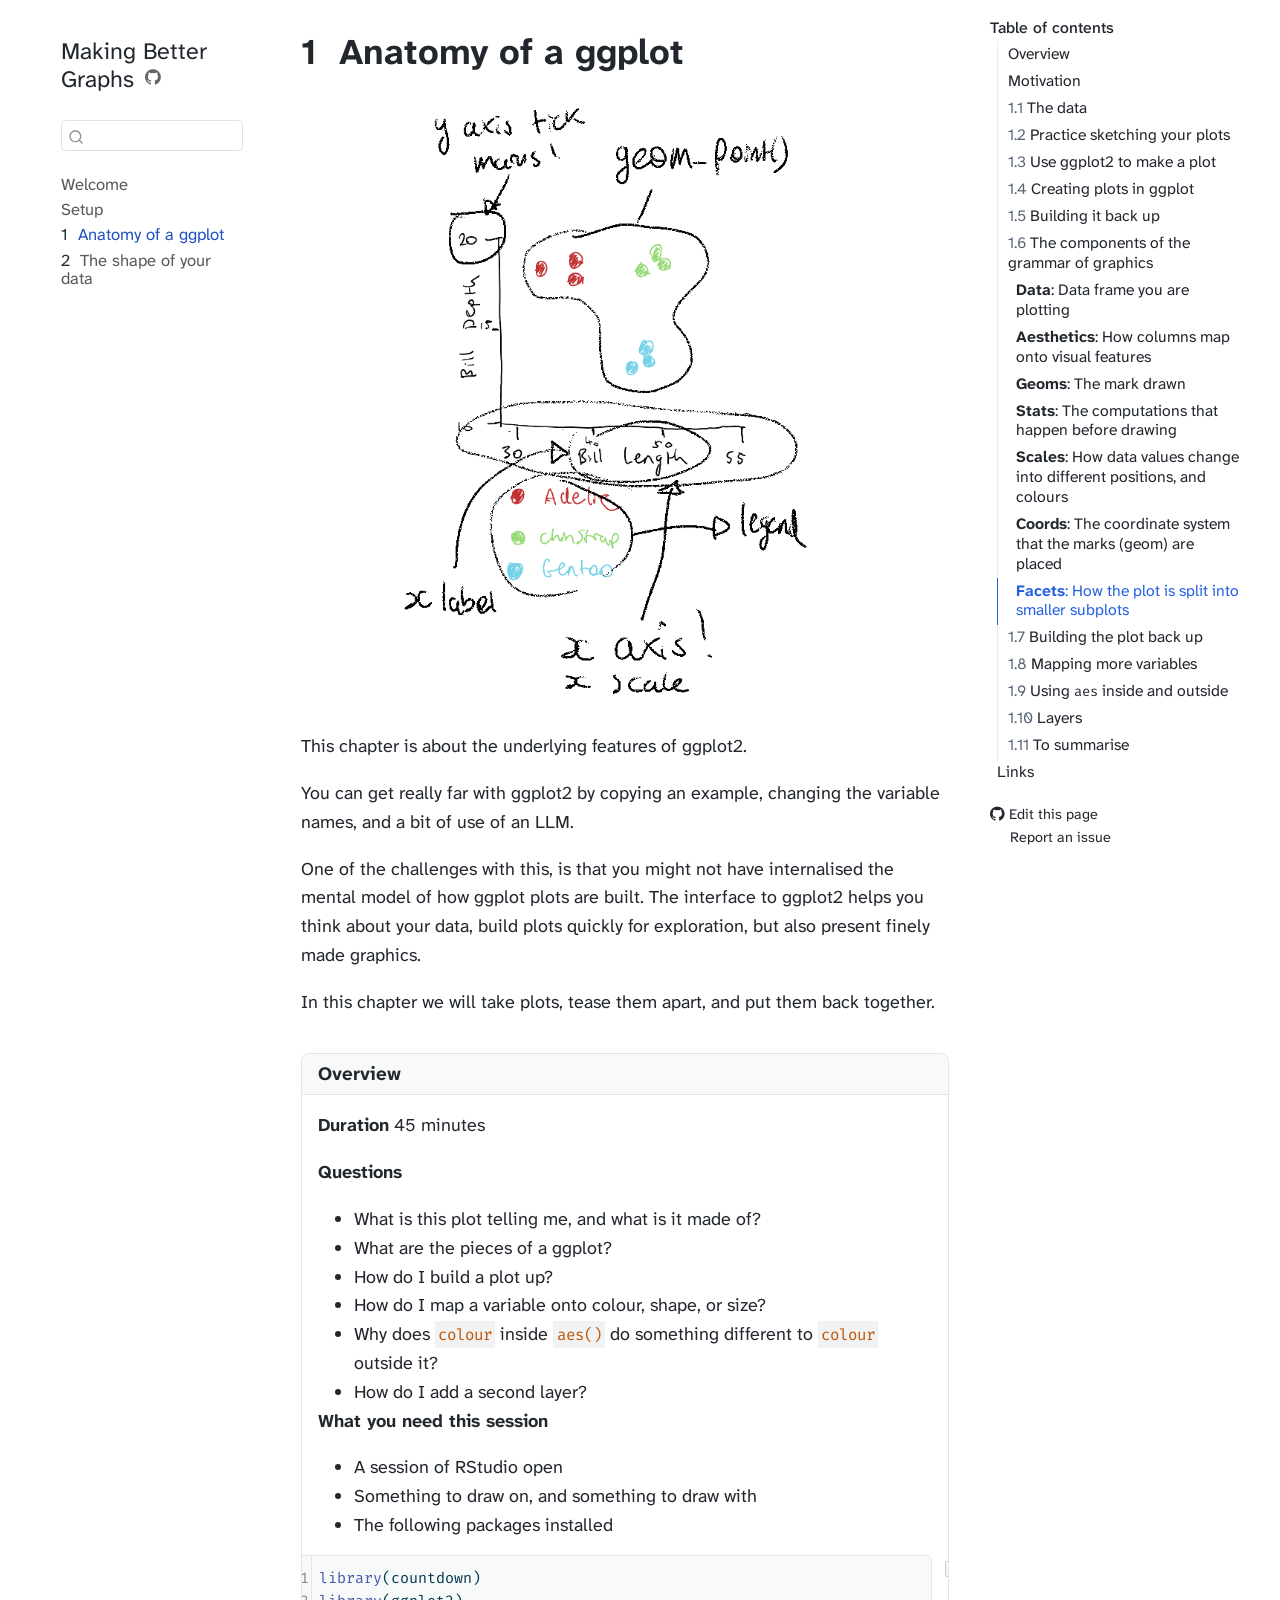
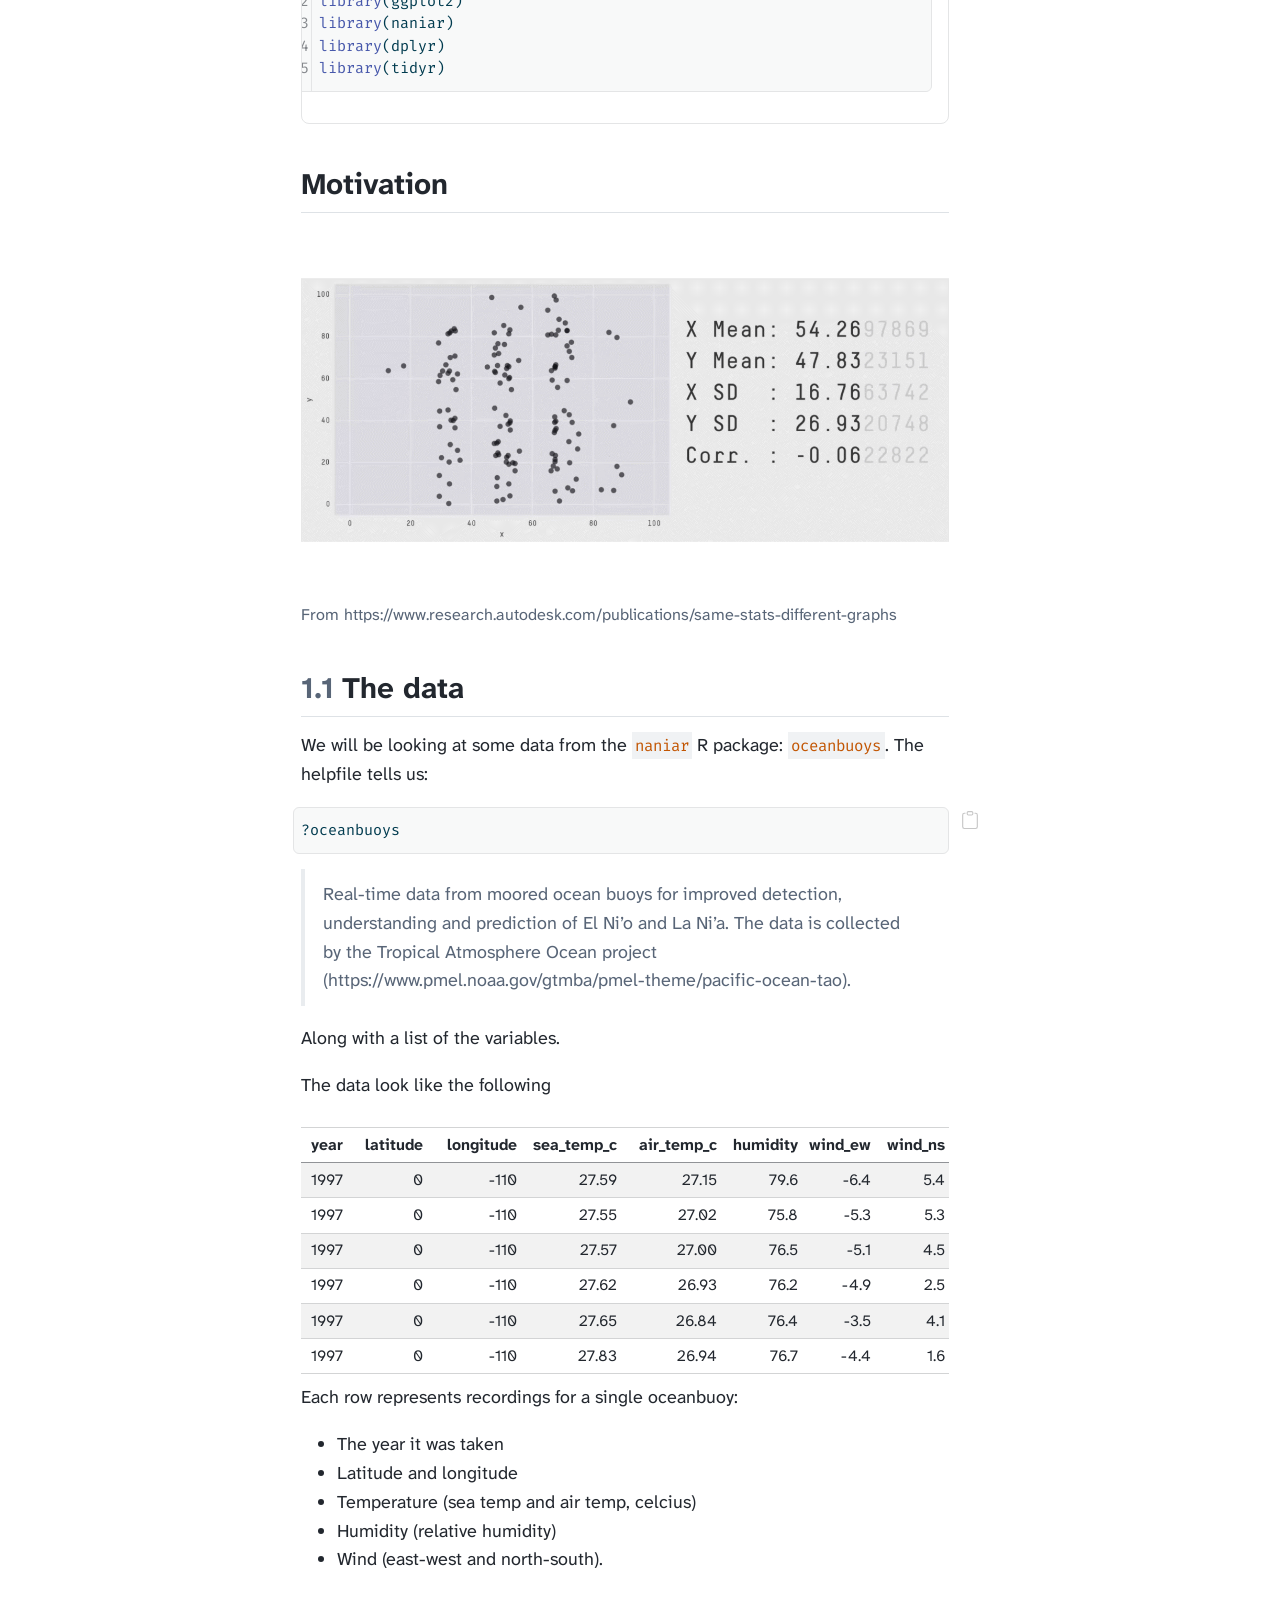
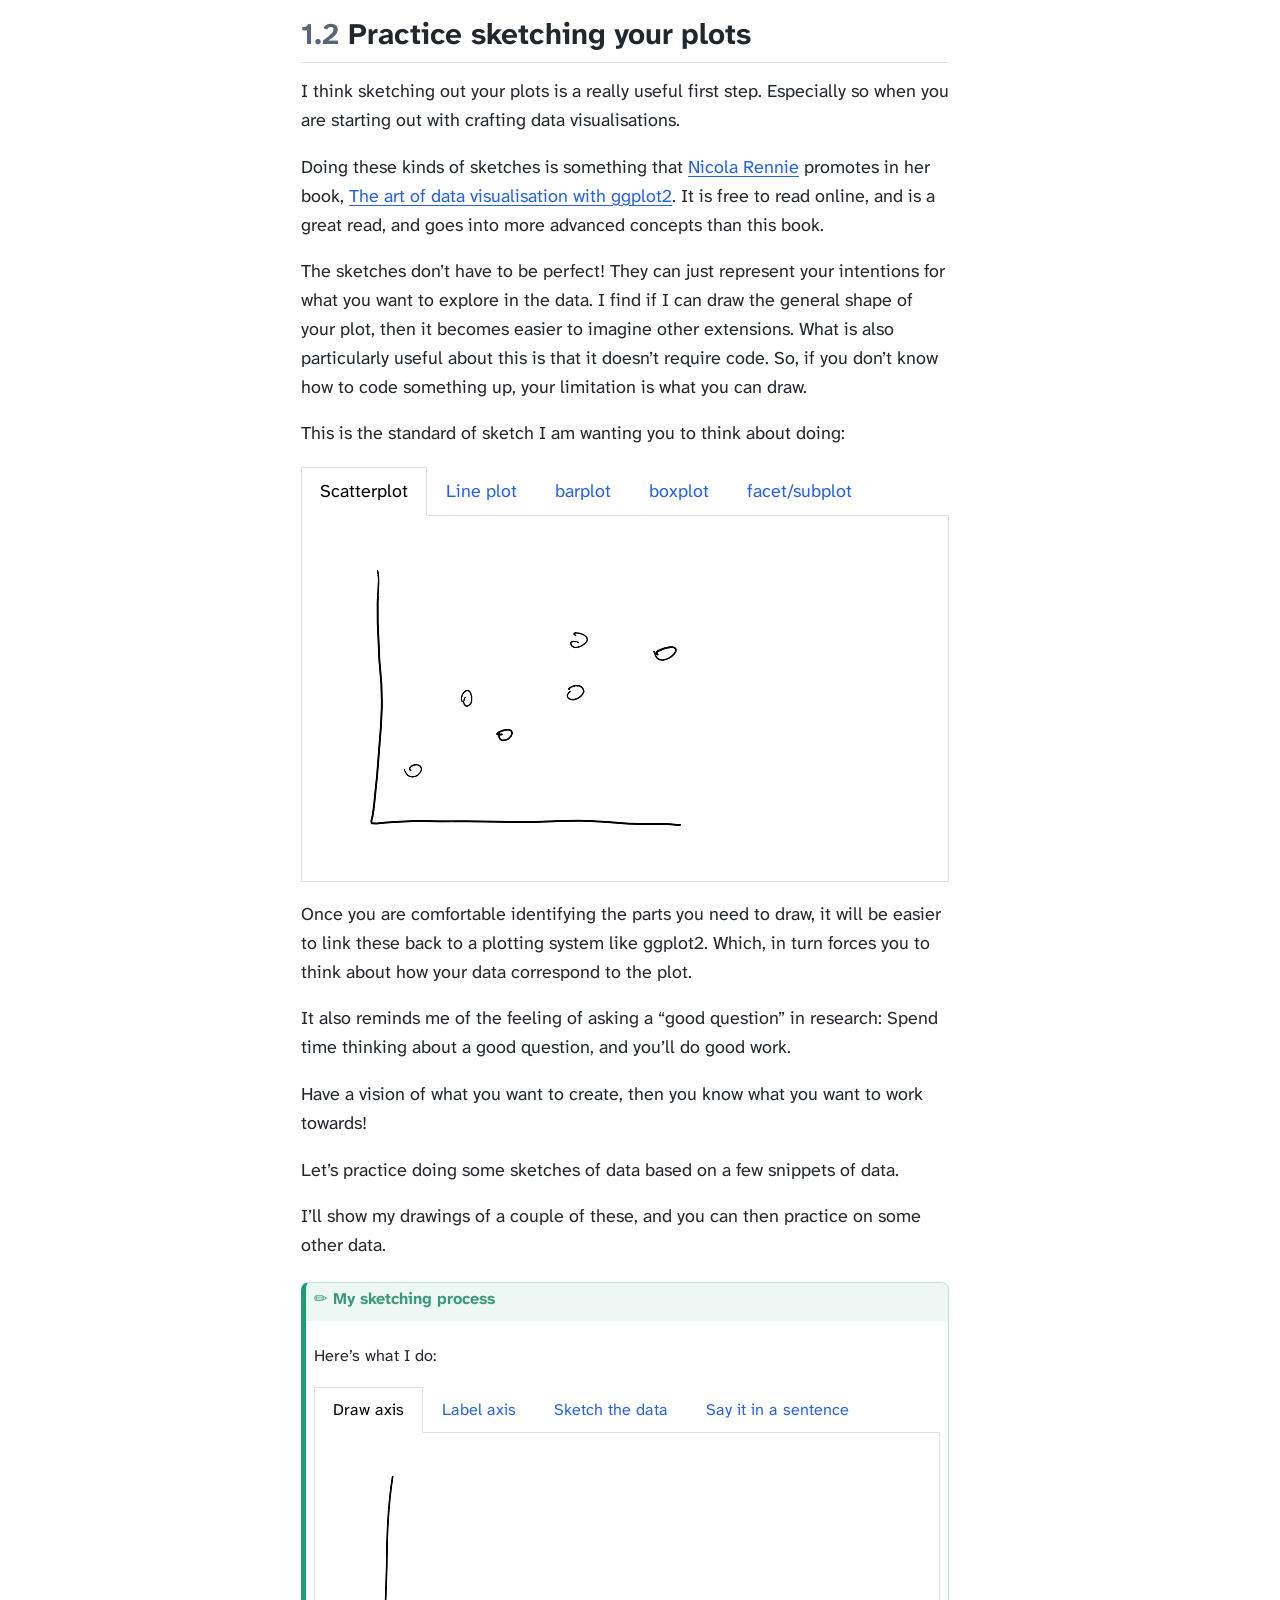
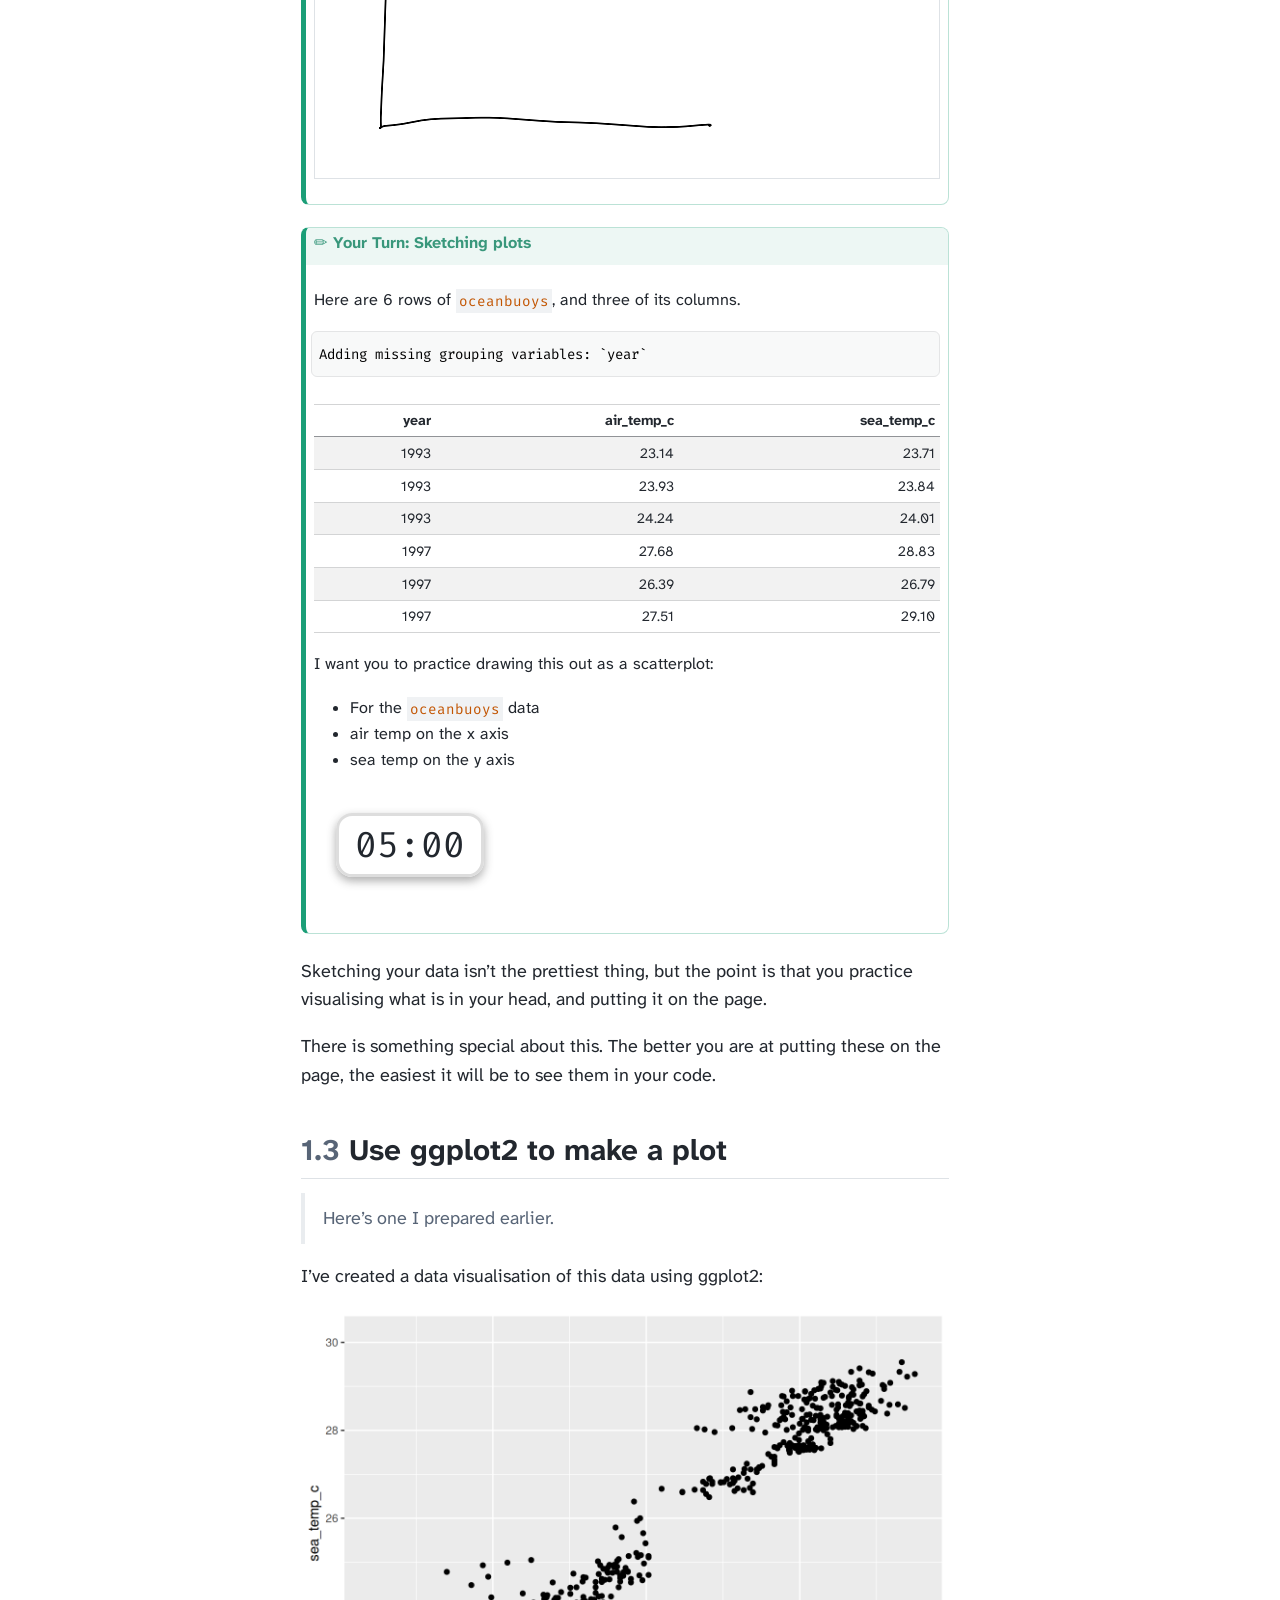
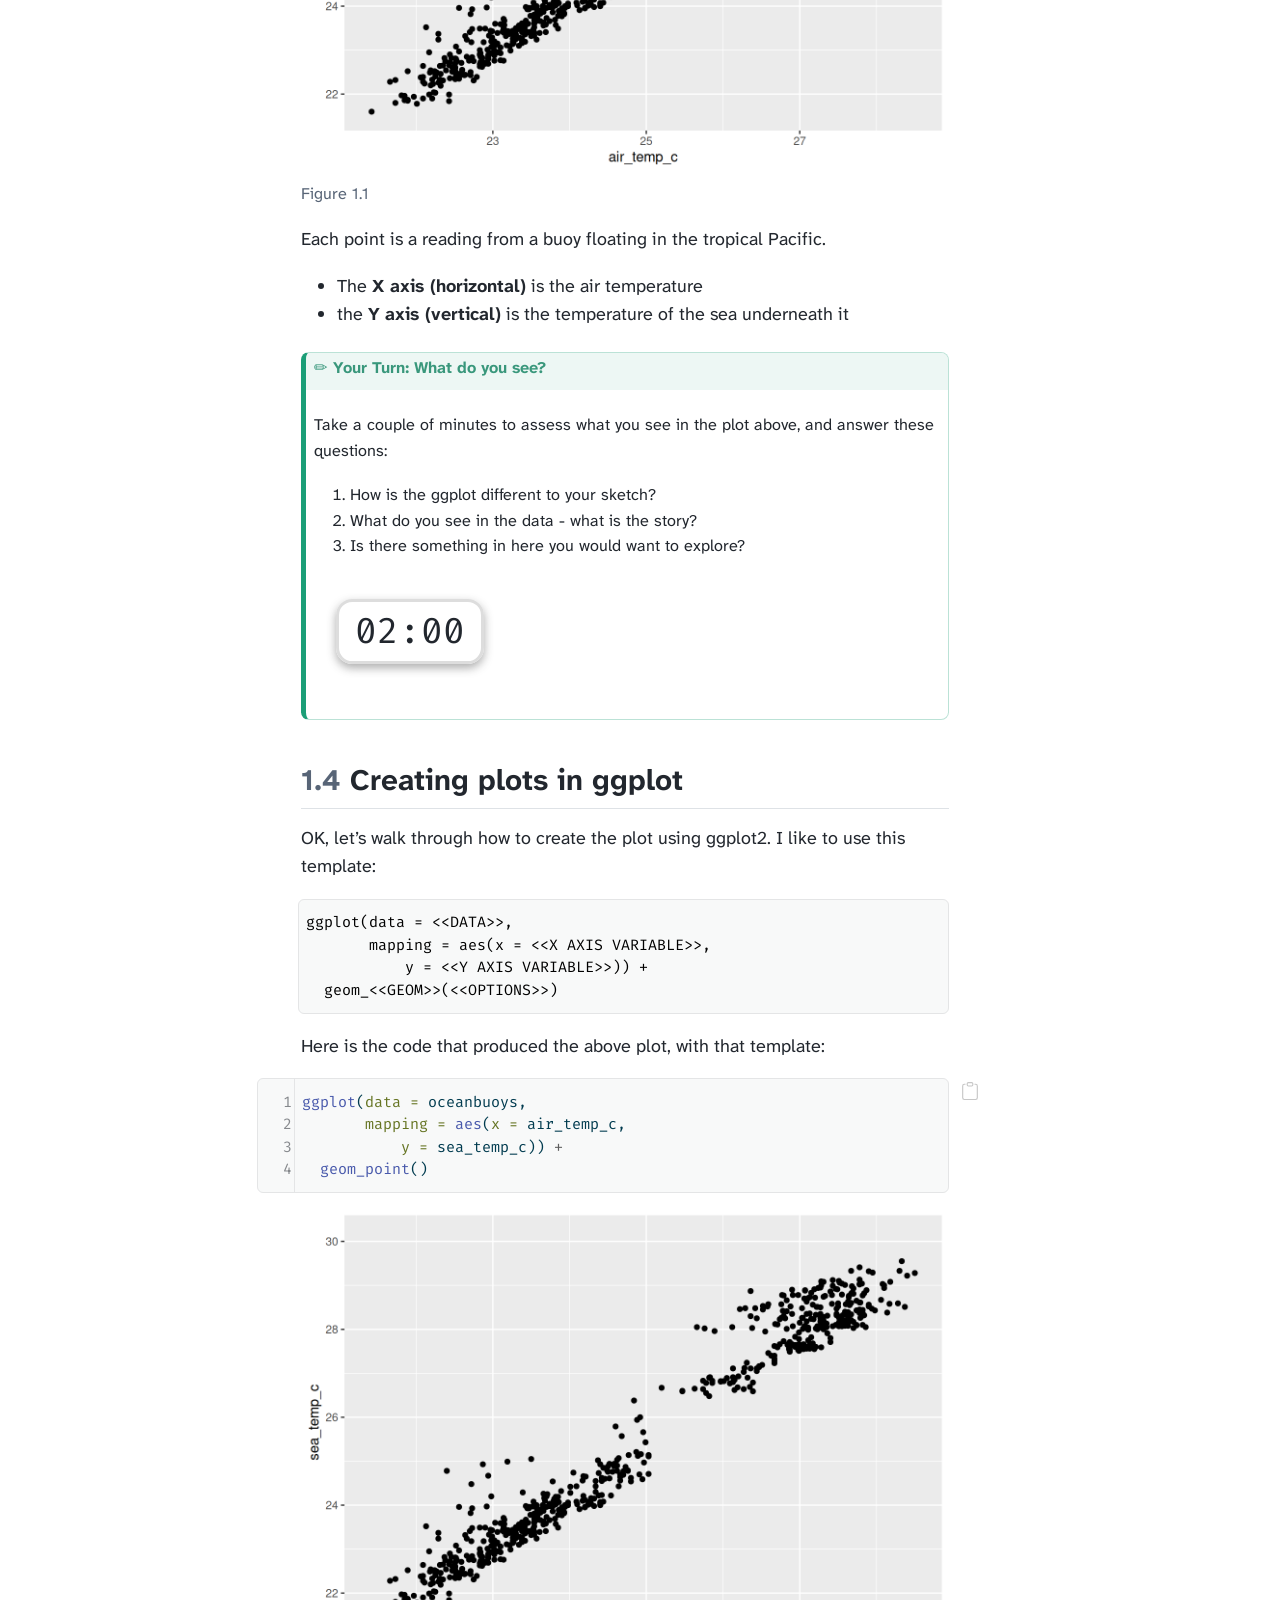
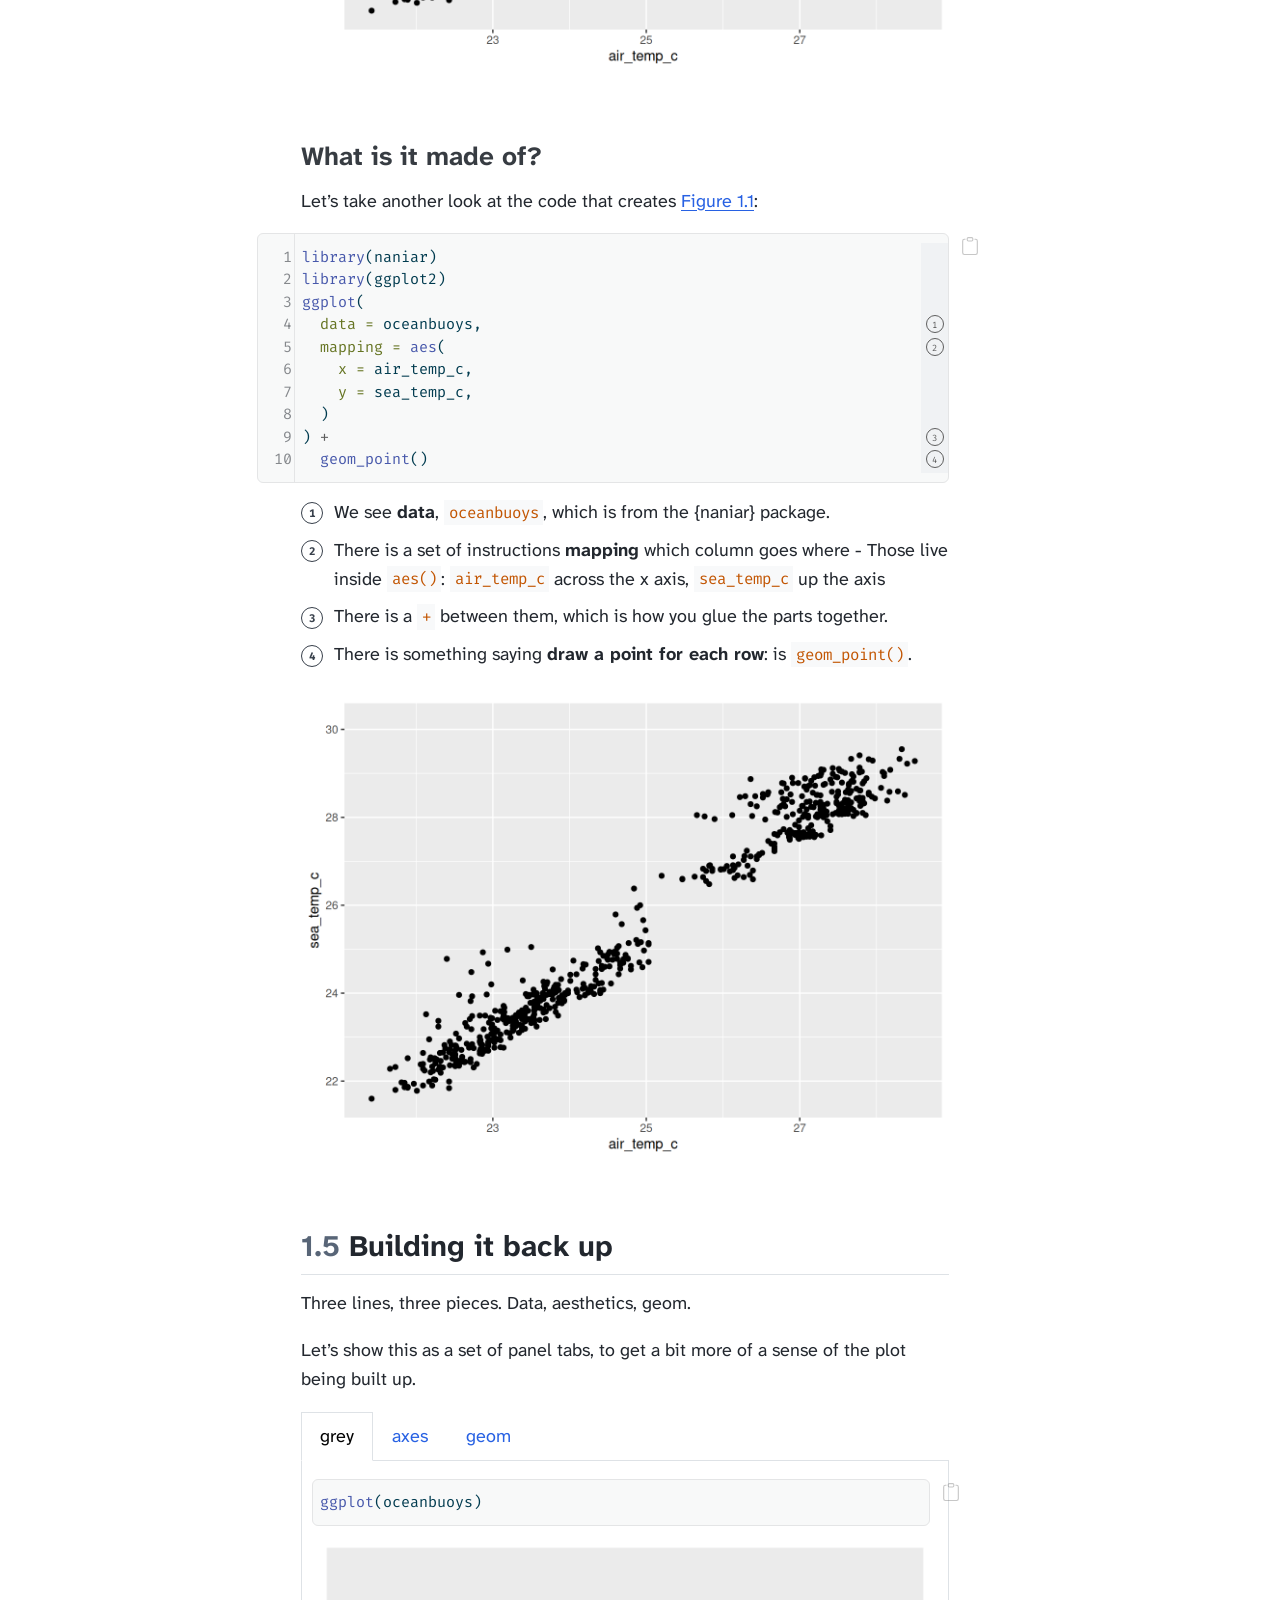
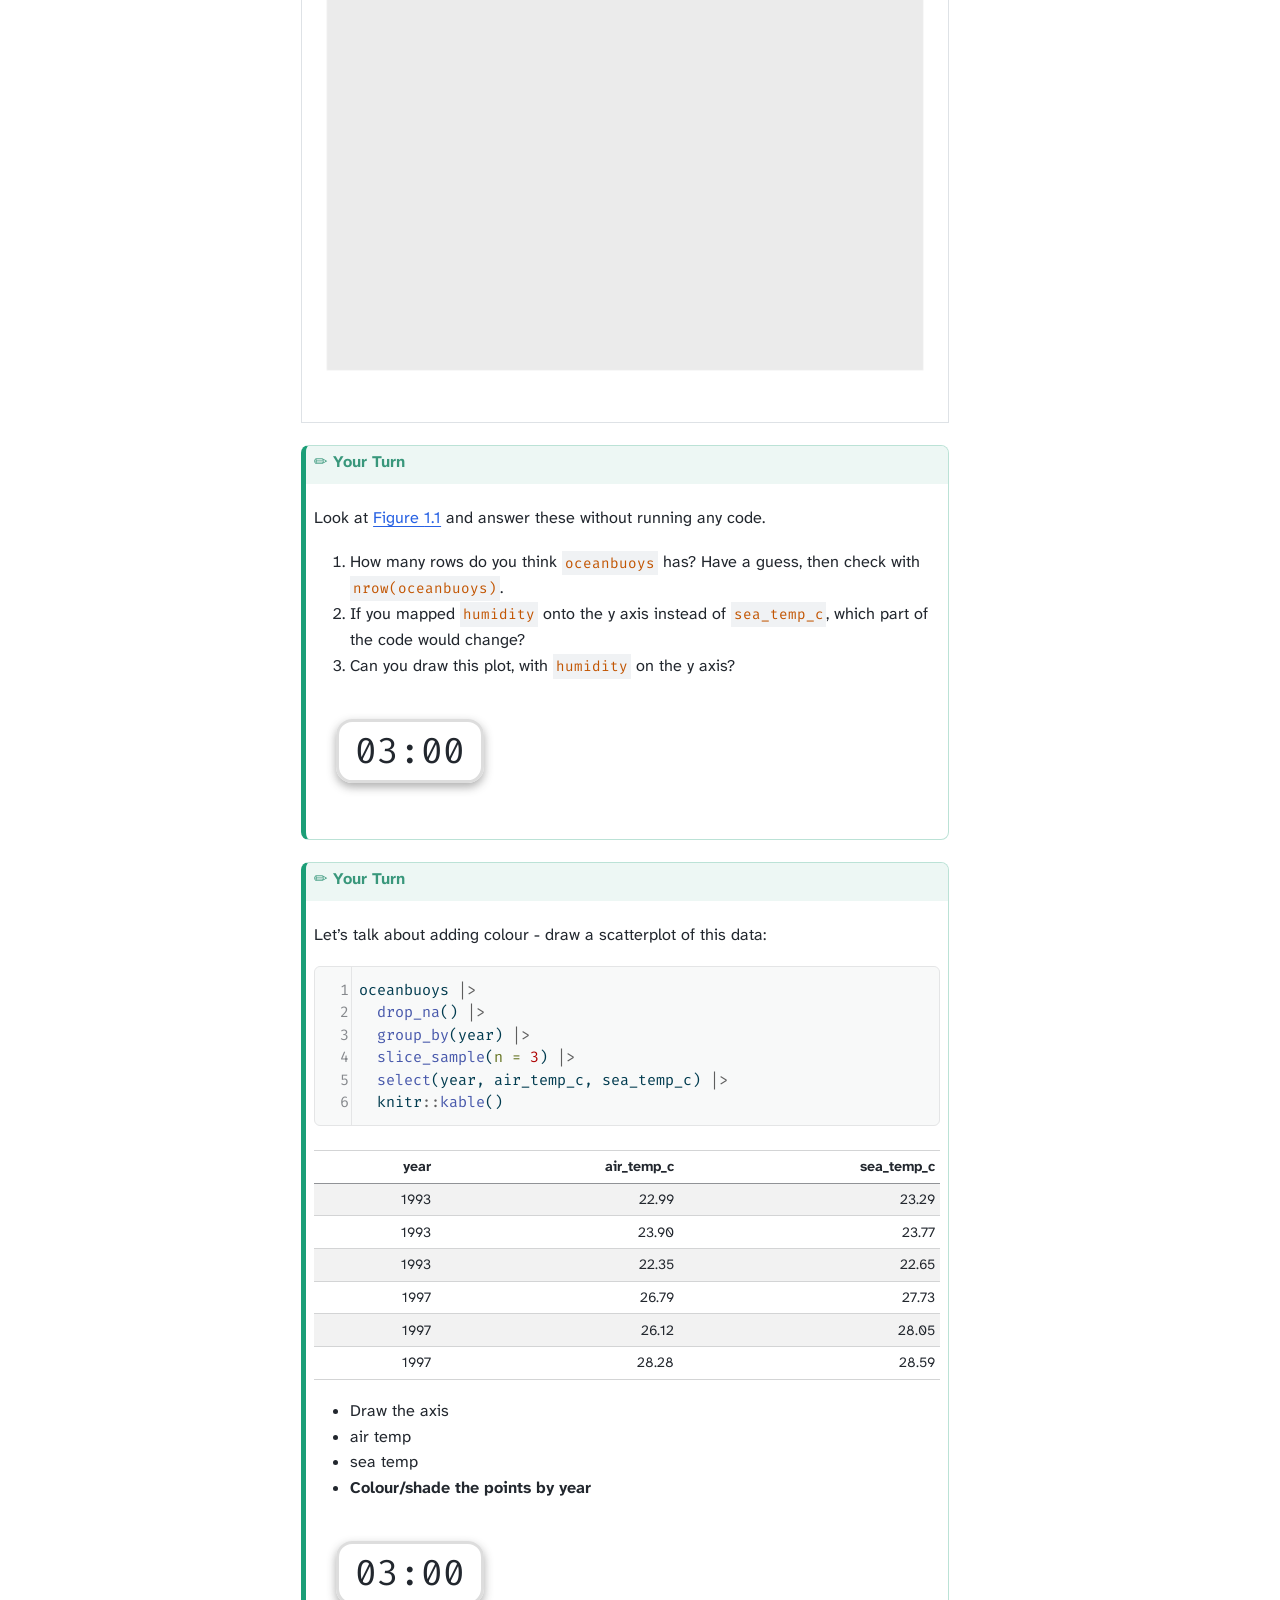
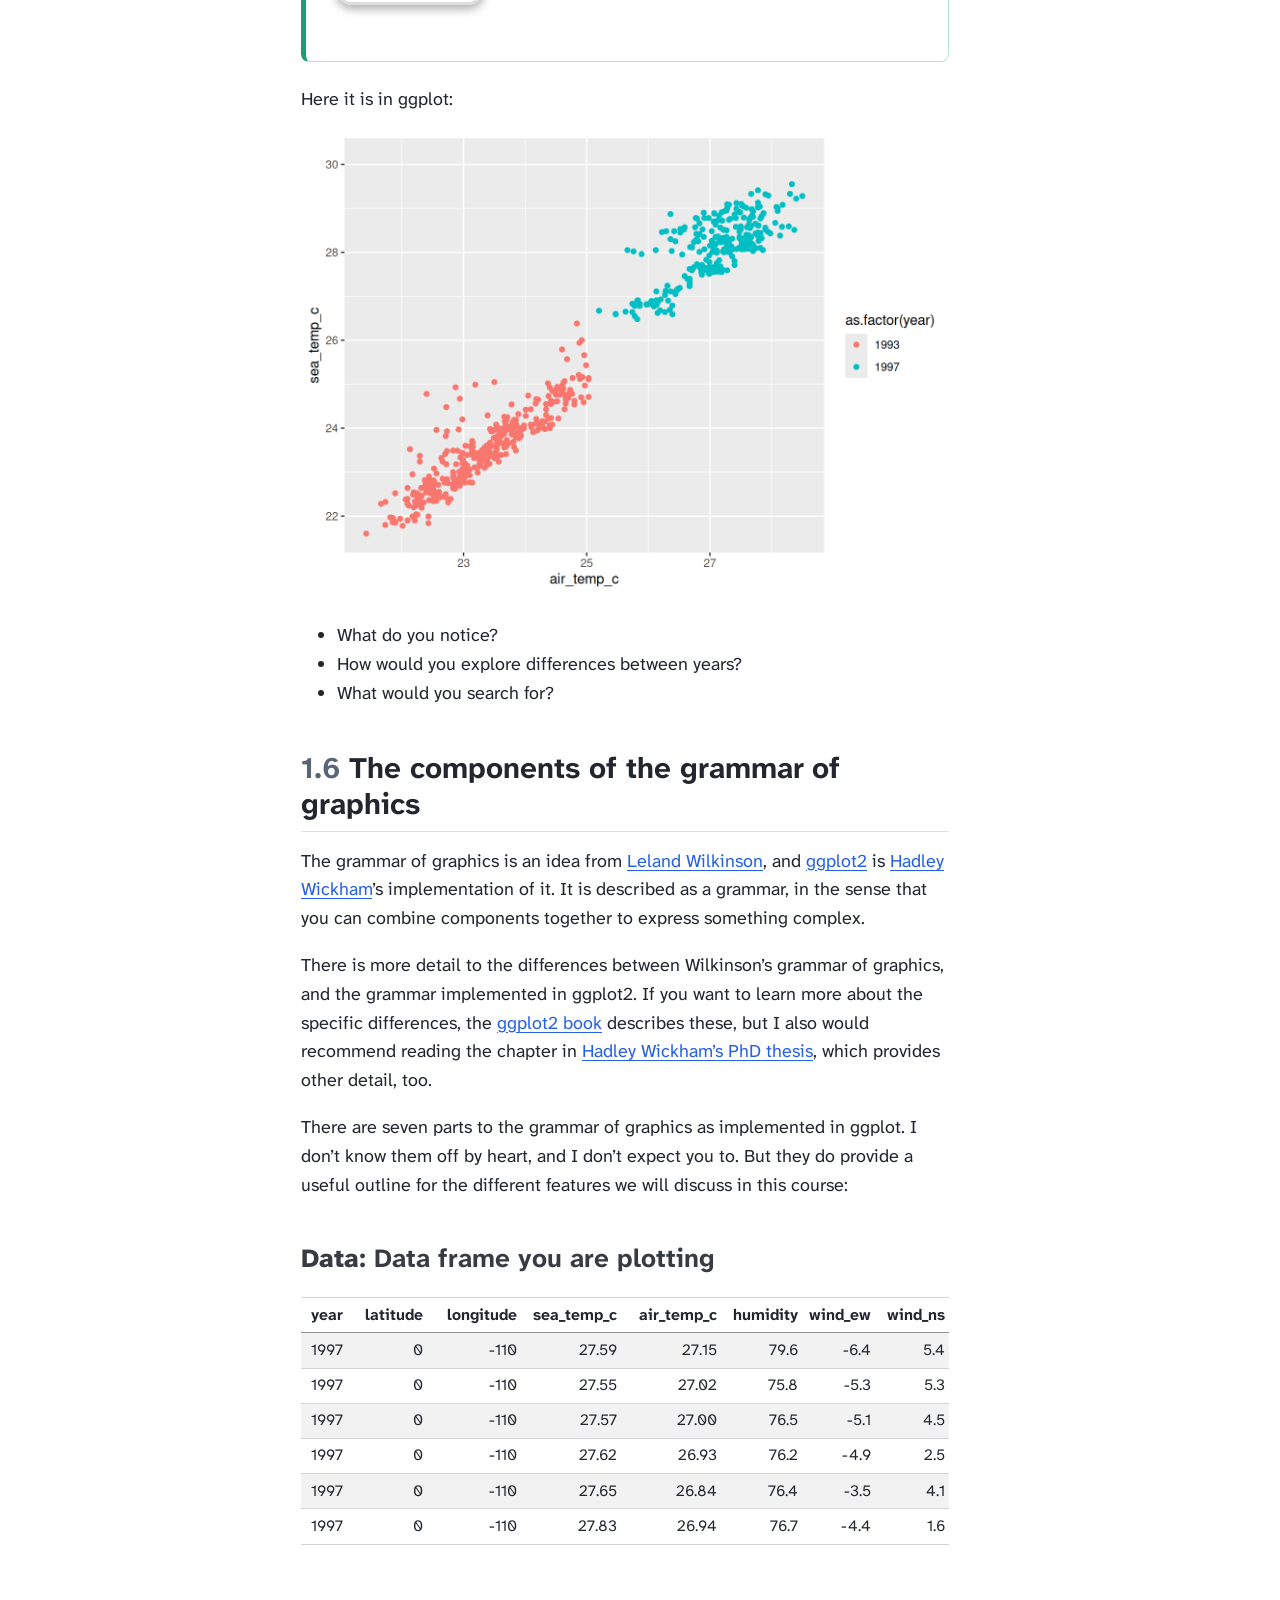
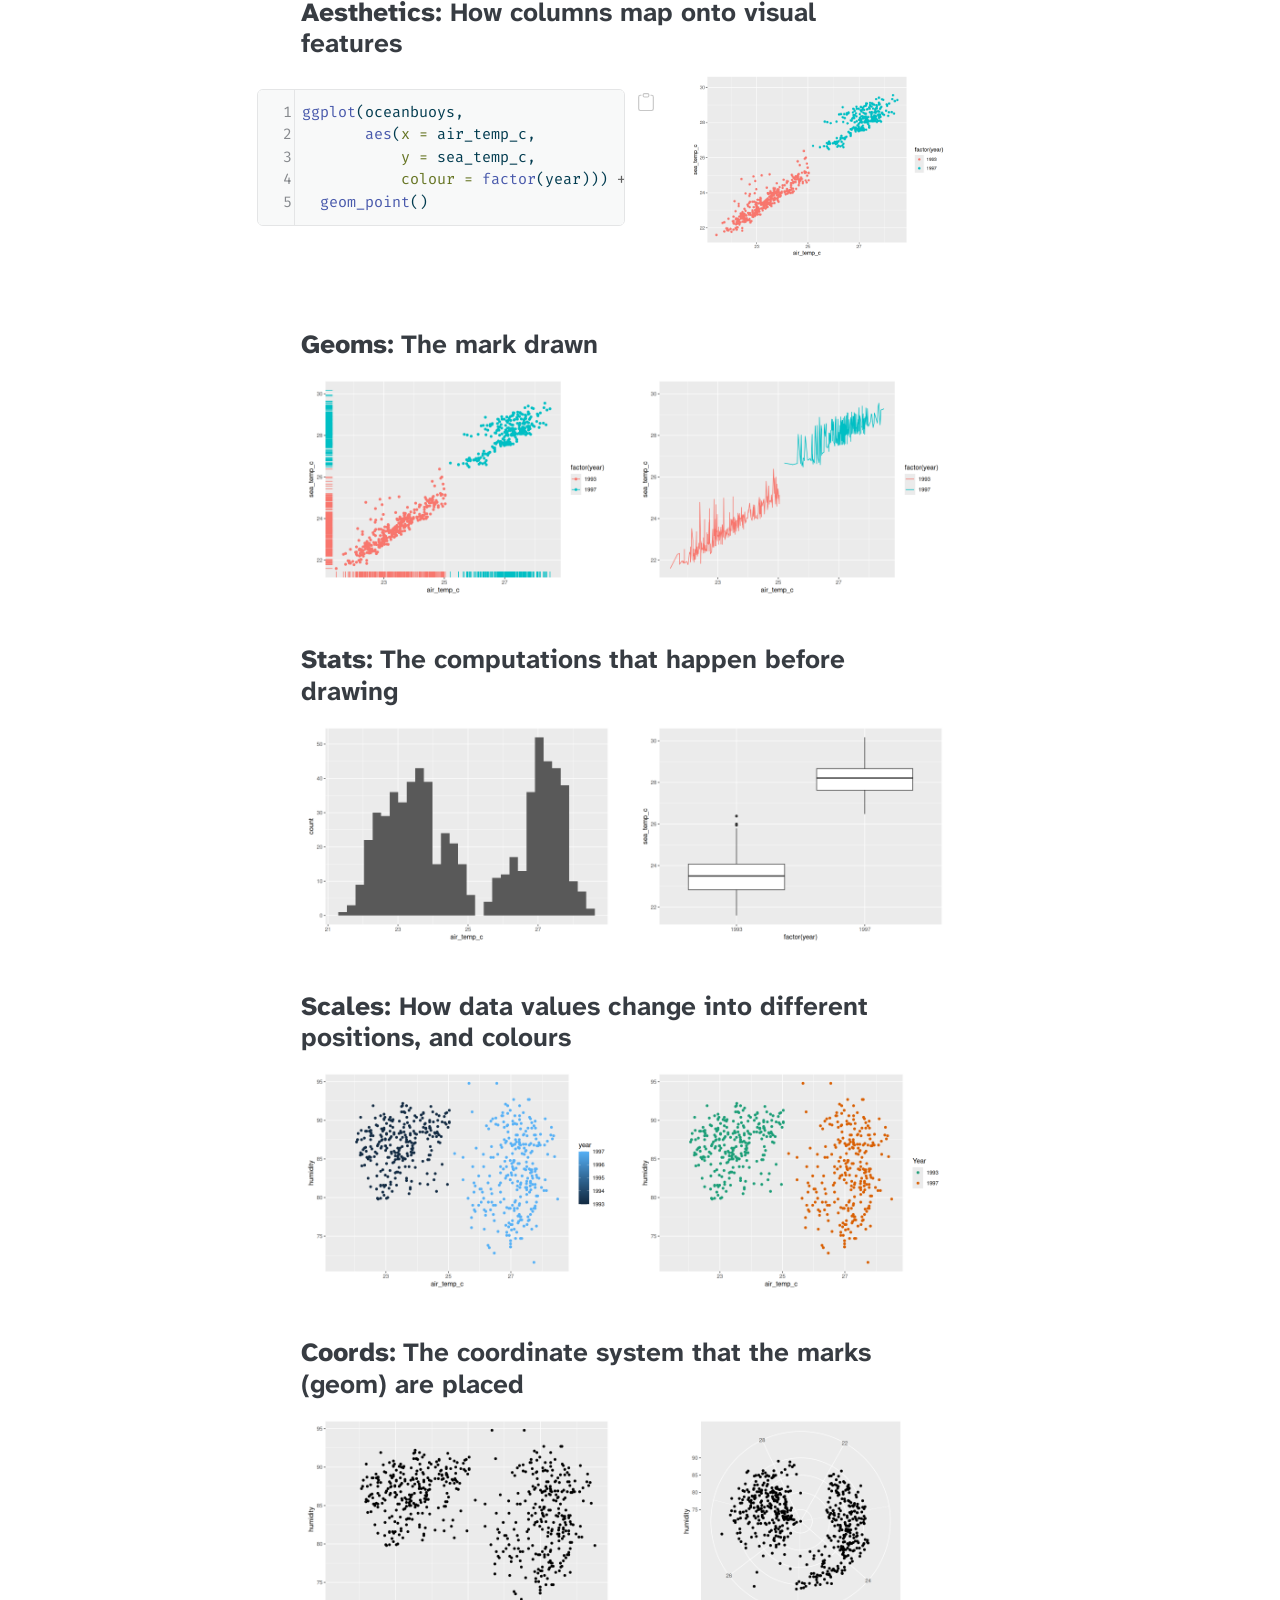
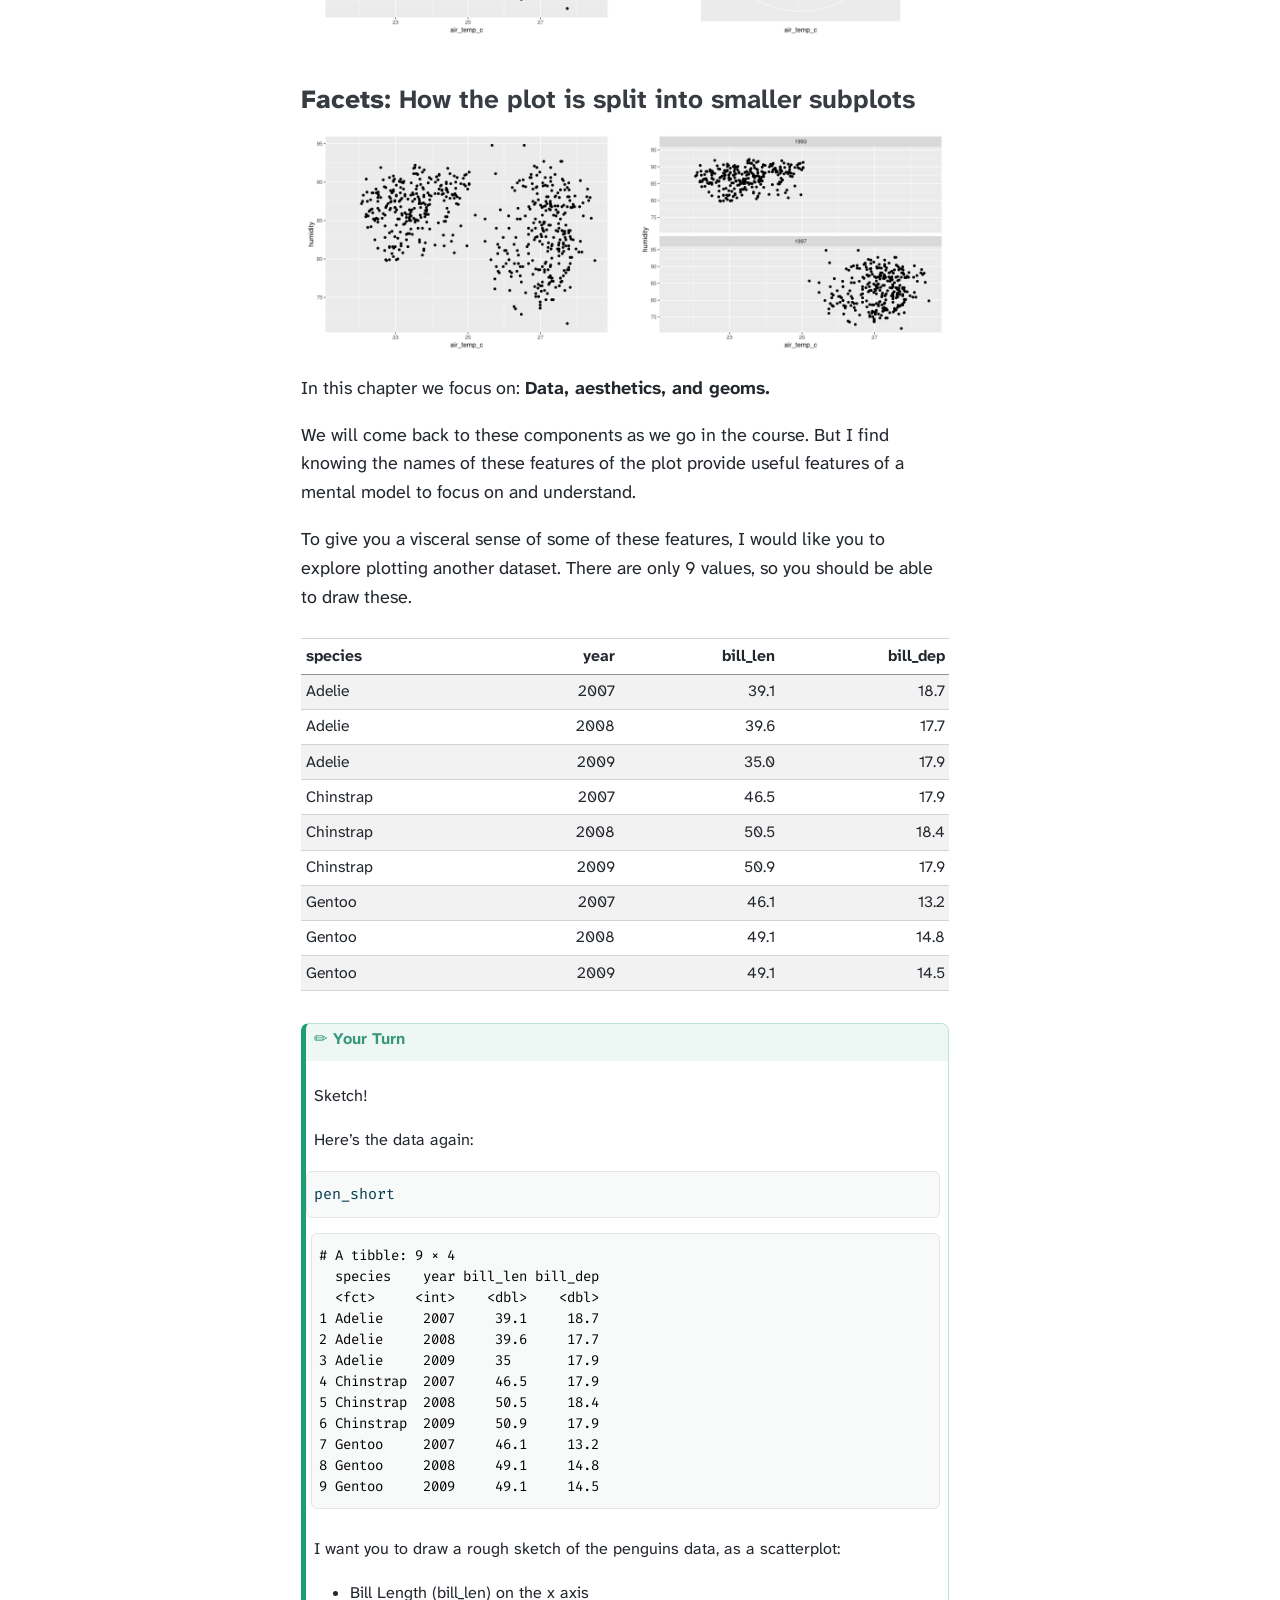
==== anatomy-of-a-ggplot.html @ c3c9ab1f "Built site for gh-pages" ====
<!DOCTYPE html>
<html xmlns="http://www.w3.org/1999/xhtml" lang="en" xml:lang="en"><head>

<meta charset="utf-8">
<meta name="generator" content="quarto-1.10.18">

<meta name="viewport" content="width=device-width, initial-scale=1.0, user-scalable=yes">


<title>1&nbsp; Anatomy of a ggplot – Making Better Graphs</title>
<style>
/* Default styles provided by pandoc.
** See https://pandoc.org/MANUAL.html#variables-for-html for config info.
*/
span.smallcaps{font-variant: small-caps;}
div.columns{display: flex; gap: 1.5em;}
div.column{flex: auto;}
@media screen {
div.columns{gap: min(4vw, 1.5em);}
div.column{overflow-x: auto;}
}
div.hanging-indent{margin-left: 1.5em; text-indent: -1.5em;}
ul.task-list{list-style: none;}
ul.task-list li input[type="checkbox"] {
  width: 0.8em;
  margin: 0 0.8em 0.2em -1em; /* quarto-specific, see https://github.com/quarto-dev/quarto-cli/issues/4556 */ 
  vertical-align: middle;
}
/* CSS for syntax highlighting */
html { -webkit-text-size-adjust: 100%; }
pre > code.sourceCode { white-space: pre; position: relative; }
pre > code.sourceCode > span { display: inline-block; line-height: 1.25; }
pre > code.sourceCode > span:empty { height: 1.2em; }
.sourceCode { overflow: visible; }
code.sourceCode > span { color: inherit; text-decoration: inherit; }
div.sourceCode { margin: 1em 0; }
pre.sourceCode { margin: 0; }
@media screen {
div.sourceCode { overflow: auto; }
}
@media print {
pre > code.sourceCode { white-space: pre-wrap; }
pre > code.sourceCode > span { text-indent: -5em; padding-left: 5em; }
}
pre.numberSource code
  { counter-reset: source-line 0; }
pre.numberSource code > span
  { position: relative; left: -4em; counter-increment: source-line; }
pre.numberSource code > span > a:first-child::before
  { content: counter(source-line);
    position: relative; left: -1em; text-align: right; vertical-align: baseline;
    border: none; display: inline-block;
    -webkit-touch-callout: none; -webkit-user-select: none;
    -khtml-user-select: none; -moz-user-select: none;
    -ms-user-select: none; user-select: none;
    padding: 0 4px; width: 4em;
  }
pre.numberSource { margin-left: 3em;  padding-left: 4px; }
div.sourceCode
  {   }
@media screen {
pre > code.sourceCode > span > a:first-child::before { text-decoration: underline; }
}
</style>


<script src="site_libs/quarto-nav/quarto-nav.js"></script>
<script src="site_libs/quarto-nav/headroom.min.js"></script>
<script src="site_libs/clipboard/clipboard.min.js"></script>
<script src="site_libs/quarto-search/autocomplete.umd.js"></script>
<script src="site_libs/quarto-search/fuse.min.js"></script>
<script src="site_libs/quarto-search/quarto-search.js"></script>
<meta name="quarto:offset" content="./">
<link href="./shape-of-your-data.html" rel="next">
<link href="./setup.html" rel="prev">
<script src="site_libs/quarto-html/quarto.js" type="module"></script>
<script src="site_libs/quarto-html/tabsets/tabsets.js" type="module"></script>
<script src="site_libs/quarto-html/popper.min.js"></script>
<script src="site_libs/quarto-html/tippy.umd.min.js"></script>
<script src="site_libs/quarto-html/anchor.min.js"></script>
<link href="site_libs/quarto-html/tippy.css" rel="stylesheet">
<link href="site_libs/quarto-html/quarto-syntax-highlighting-b45b7b0fa9169e986df15f1ef60a279c.css" rel="stylesheet" id="quarto-text-highlighting-styles">
<script src="site_libs/bootstrap/bootstrap.min.js"></script>
<link href="site_libs/bootstrap/bootstrap-icons.css" rel="stylesheet">
<link href="site_libs/bootstrap/bootstrap-ef2c35dd9f25d028974ee0b6d1133cf6.min.css" rel="stylesheet" append-hash="true" id="quarto-bootstrap" data-mode="light">
<script id="quarto-search-options" type="application/json">{
  "location": "sidebar",
  "copy-button": false,
  "collapse-after": 3,
  "panel-placement": "start",
  "type": "textbox",
  "limit": 50,
  "keyboard-shortcut": [
    "f",
    "/",
    "s"
  ],
  "show-item-context": false,
  "language": {
    "search-no-results-text": "No results",
    "search-matching-documents-text": "matching documents",
    "search-copy-link-title": "Copy link to search",
    "search-hide-matches-text": "Hide additional matches",
    "search-more-match-text": "more match in this document",
    "search-more-matches-text": "more matches in this document",
    "search-clear-button-title": "Clear",
    "search-text-placeholder": "",
    "search-detached-cancel-button-title": "Cancel",
    "search-submit-button-title": "Submit",
    "search-label": "Search"
  }
}</script>
<link href="site_libs/countdown-0.6.0/countdown.css" rel="stylesheet">
<script src="site_libs/countdown-0.6.0/countdown.js"></script>


</head>

<body class="nav-sidebar floating quarto-light">

<div id="quarto-search-results"></div>
  <header id="quarto-header" class="headroom fixed-top">
  <nav class="quarto-secondary-nav">
    <div class="container-fluid d-flex">
      <button type="button" class="quarto-btn-toggle btn" data-bs-toggle="collapse" role="button" data-bs-target=".quarto-sidebar-collapse-item" aria-controls="quarto-sidebar" aria-expanded="false" aria-label="Toggle sidebar navigation" onclick="if (window.quartoToggleHeadroom) { window.quartoToggleHeadroom(); }">
        <i class="bi bi-layout-text-sidebar-reverse"></i>
      </button>
        <nav class="quarto-page-breadcrumbs" aria-label="breadcrumb"><ol class="breadcrumb"><li class="breadcrumb-item"><a href="./anatomy-of-a-ggplot.html"><span class="chapter-number">1</span>&nbsp; <span class="chapter-title">Anatomy of a ggplot</span></a></li></ol></nav>
        <a class="flex-grow-1" role="navigation" data-bs-toggle="collapse" data-bs-target=".quarto-sidebar-collapse-item" aria-controls="quarto-sidebar" aria-expanded="false" aria-label="Toggle sidebar navigation" onclick="if (window.quartoToggleHeadroom) { window.quartoToggleHeadroom(); }">      
        </a>
      <button type="button" class="btn quarto-search-button" aria-label="Search" onclick="window.quartoOpenSearch();">
        <i class="bi bi-search"></i>
      </button>
    </div>
  </nav>
</header>
<!-- content -->
<div id="quarto-content" class="quarto-container page-columns page-rows-contents page-layout-article">
<!-- sidebar -->
  <nav id="quarto-sidebar" class="sidebar collapse collapse-horizontal quarto-sidebar-collapse-item sidebar-navigation floating overflow-auto">
    <div class="pt-lg-2 mt-2 text-left sidebar-header">
    <div class="sidebar-title mb-0 py-0">
      <a href="./">Making Better Graphs</a> 
        <div class="sidebar-tools-main">
    <a href="https://github.com/njtierney/bettervis" title="Source Code" class="quarto-navigation-tool px-1" aria-label="Source Code"><i class="bi bi-github"></i></a>
</div>
    </div>
      </div>
        <div class="mt-2 flex-shrink-0 align-items-center">
        <div class="sidebar-search">
        <div id="quarto-search" class="" title="Search"></div>
        </div>
        </div>
    <div class="sidebar-menu-container"> 
    <ul class="list-unstyled mt-1">
        <li class="sidebar-item">
  <div class="sidebar-item-container"> 
  <a href="./index.html" class="sidebar-item-text sidebar-link">
 <span class="menu-text">Welcome</span></a>
  </div>
</li>
        <li class="sidebar-item">
  <div class="sidebar-item-container"> 
  <a href="./setup.html" class="sidebar-item-text sidebar-link">
 <span class="menu-text">Setup</span></a>
  </div>
</li>
        <li class="sidebar-item">
  <div class="sidebar-item-container"> 
  <a href="./anatomy-of-a-ggplot.html" class="sidebar-item-text sidebar-link active">
 <span class="menu-text"><span class="chapter-number">1</span>&nbsp; <span class="chapter-title">Anatomy of a ggplot</span></span></a>
  </div>
</li>
        <li class="sidebar-item">
  <div class="sidebar-item-container"> 
  <a href="./shape-of-your-data.html" class="sidebar-item-text sidebar-link">
 <span class="menu-text"><span class="chapter-number">2</span>&nbsp; <span class="chapter-title">The shape of your data</span></span></a>
  </div>
</li>
    </ul>
    </div>
</nav>
<div id="quarto-sidebar-glass" class="quarto-sidebar-collapse-item" data-bs-toggle="collapse" data-bs-target=".quarto-sidebar-collapse-item"></div>
<!-- margin-sidebar -->
    <div id="quarto-margin-sidebar" class="sidebar margin-sidebar">
        <nav id="TOC" role="doc-toc" class="toc-active">
    <h2 id="toc-title">Table of contents</h2>
   
  <ul>
  <li><a href="#overview" id="toc-overview" class="nav-link active" data-scroll-target="#overview">Overview</a></li>
  <li><a href="#motivation" id="toc-motivation" class="nav-link" data-scroll-target="#motivation">Motivation</a></li>
  <li><a href="#the-data" id="toc-the-data" class="nav-link" data-scroll-target="#the-data"><span class="header-section-number">1.1</span> The data</a></li>
  <li><a href="#practice-sketching-your-plots" id="toc-practice-sketching-your-plots" class="nav-link" data-scroll-target="#practice-sketching-your-plots"><span class="header-section-number">1.2</span> Practice sketching your plots</a></li>
  <li><a href="#use-ggplot2-to-make-a-plot" id="toc-use-ggplot2-to-make-a-plot" class="nav-link" data-scroll-target="#use-ggplot2-to-make-a-plot"><span class="header-section-number">1.3</span> Use ggplot2 to make a plot</a></li>
  <li><a href="#creating-plots-in-ggplot" id="toc-creating-plots-in-ggplot" class="nav-link" data-scroll-target="#creating-plots-in-ggplot"><span class="header-section-number">1.4</span> Creating plots in ggplot</a>
  <ul class="collapse">
  <li><a href="#what-is-it-made-of" id="toc-what-is-it-made-of" class="nav-link" data-scroll-target="#what-is-it-made-of">What is it made of?</a></li>
  </ul></li>
  <li><a href="#building-it-back-up" id="toc-building-it-back-up" class="nav-link" data-scroll-target="#building-it-back-up"><span class="header-section-number">1.5</span> Building it back up</a></li>
  <li><a href="#the-components-of-the-grammar-of-graphics" id="toc-the-components-of-the-grammar-of-graphics" class="nav-link" data-scroll-target="#the-components-of-the-grammar-of-graphics"><span class="header-section-number">1.6</span> The components of the grammar of graphics</a>
  <ul class="collapse">
  <li><a href="#data-data-frame-you-are-plotting" id="toc-data-data-frame-you-are-plotting" class="nav-link" data-scroll-target="#data-data-frame-you-are-plotting"><strong>Data</strong>: Data frame you are plotting</a></li>
  <li><a href="#aesthetics-how-columns-map-onto-visual-features" id="toc-aesthetics-how-columns-map-onto-visual-features" class="nav-link" data-scroll-target="#aesthetics-how-columns-map-onto-visual-features"><strong>Aesthetics</strong>: How columns map onto visual features</a></li>
  <li><a href="#geoms-the-mark-drawn" id="toc-geoms-the-mark-drawn" class="nav-link" data-scroll-target="#geoms-the-mark-drawn"><strong>Geoms</strong>: The mark drawn</a></li>
  <li><a href="#stats-the-computations-that-happen-before-drawing" id="toc-stats-the-computations-that-happen-before-drawing" class="nav-link" data-scroll-target="#stats-the-computations-that-happen-before-drawing"><strong>Stats</strong>: The computations that happen before drawing</a></li>
  <li><a href="#scales-how-data-values-change-into-different-positions-and-colours" id="toc-scales-how-data-values-change-into-different-positions-and-colours" class="nav-link" data-scroll-target="#scales-how-data-values-change-into-different-positions-and-colours"><strong>Scales</strong>: How data values change into different positions, and colours</a></li>
  <li><a href="#coords-the-coordinate-system-that-the-marks-geom-are-placed" id="toc-coords-the-coordinate-system-that-the-marks-geom-are-placed" class="nav-link" data-scroll-target="#coords-the-coordinate-system-that-the-marks-geom-are-placed"><strong>Coords</strong>: The coordinate system that the marks (geom) are placed</a></li>
  <li><a href="#facets-how-the-plot-is-split-into-smaller-subplots" id="toc-facets-how-the-plot-is-split-into-smaller-subplots" class="nav-link" data-scroll-target="#facets-how-the-plot-is-split-into-smaller-subplots"><strong>Facets</strong>: How the plot is split into smaller subplots</a></li>
  </ul></li>
  <li><a href="#building-the-plot-back-up" id="toc-building-the-plot-back-up" class="nav-link" data-scroll-target="#building-the-plot-back-up"><span class="header-section-number">1.7</span> Building the plot back up</a></li>
  <li><a href="#mapping-more-variables" id="toc-mapping-more-variables" class="nav-link" data-scroll-target="#mapping-more-variables"><span class="header-section-number">1.8</span> Mapping more variables</a></li>
  <li><a href="#using-aes-inside-and-outside" id="toc-using-aes-inside-and-outside" class="nav-link" data-scroll-target="#using-aes-inside-and-outside"><span class="header-section-number">1.9</span> Using <code>aes</code> inside and outside</a></li>
  <li><a href="#layers" id="toc-layers" class="nav-link" data-scroll-target="#layers"><span class="header-section-number">1.10</span> Layers</a></li>
  <li><a href="#to-summarise" id="toc-to-summarise" class="nav-link" data-scroll-target="#to-summarise"><span class="header-section-number">1.11</span> To summarise</a></li>
  <li>Links</li>
  </ul>
<div class="toc-actions"><ul><li><a href="https://github.com/njtierney/bettervis/edit/main/anatomy-of-a-ggplot.qmd" class="toc-action"><i class="bi bi-github"></i>Edit this page</a></li><li><a href="https://github.com/njtierney/bettervis/issues/new" class="toc-action"><i class="bi empty"></i>Report an issue</a></li></ul></div></nav>
    </div>
<!-- main -->
<main class="content" id="quarto-document-content">

<header id="title-block-header" class="quarto-title-block default">
<div class="quarto-title">
<h1 class="title"><span id="sec-anatomy" class="quarto-section-identifier"><span class="chapter-number">1</span>&nbsp; <span class="chapter-title">Anatomy of a ggplot</span></span></h1>
</div>



<div class="quarto-title-meta">

    
  
    
  </div>
  


</header>


<p><img src="images/sketches/anatomy-marked-up.png" class="img-fluid"></p>
<p>This chapter is about the underlying features of ggplot2.</p>
<p>You can get really far with ggplot2 by copying an example, changing the variable names, and a bit of use of an LLM.</p>
<p>One of the challenges with this, is that you might not have internalised the mental model of how ggplot plots are built. The interface to ggplot2 helps you think about your data, build plots quickly for exploration, but also present finely made graphics.</p>
<p>In this chapter we will take plots, tease them apart, and put them back together.</p>
<section id="overview" class="level2 unnumbered overview">
<h2 class="unnumbered anchored" data-anchor-id="overview">Overview</h2>
<p><strong>Duration</strong> 45 minutes</p>
<p><strong>Questions</strong></p>
<!-- These map onto the sections below, in order. If you move a section, move its question. -->
<ul>
<li>What is this plot telling me, and what is it made of?</li>
<li>What are the pieces of a ggplot?</li>
<li>How do I build a plot up?</li>
<li>How do I map a variable onto colour, shape, or size?</li>
<li>Why does <code>colour</code> inside <code>aes()</code> do something different to <code>colour</code> outside it?</li>
<li>How do I add a second layer?</li>
</ul>
<p><strong>What you need this session</strong></p>
<ul>
<li>A session of RStudio open</li>
<li>Something to draw on, and something to draw with</li>
<li>The following packages installed</li>
</ul>
<div class="cell">
<div class="code-copy-outer-scaffold"><div class="sourceCode cell-code" id="cb1"><pre class="sourceCode numberSource r number-lines code-with-copy"><code class="sourceCode r"><span id="cb1-1"><a href="#cb1-1" aria-label="1"></a><span class="fu">library</span>(countdown)</span>
<span id="cb1-2"><a href="#cb1-2" aria-label="2"></a><span class="fu">library</span>(ggplot2)</span>
<span id="cb1-3"><a href="#cb1-3" aria-label="3"></a><span class="fu">library</span>(naniar)</span>
<span id="cb1-4"><a href="#cb1-4" aria-label="4"></a><span class="fu">library</span>(dplyr)</span>
<span id="cb1-5"><a href="#cb1-5" aria-label="5"></a><span class="fu">library</span>(tidyr)</span></code></pre></div><button title="Copy to Clipboard" class="code-copy-button"><i class="bi"></i></button></div>
</div>
</section>
<section id="motivation" class="level2 unnumbered">
<h2 class="unnumbered anchored" data-anchor-id="motivation">Motivation</h2>
<div class="quarto-figure quarto-figure-center">
<figure class="figure">
<p><img src="gifs/data-saurus-gif.gif" class="img-fluid figure-img" style="width:100.0%"></p>
<figcaption>From https://www.research.autodesk.com/publications/same-stats-different-graphs</figcaption>
</figure>
</div>
</section>
<section id="the-data" class="level2" data-number="1.1">
<h2 data-number="1.1" class="anchored" data-anchor-id="the-data"><span class="header-section-number">1.1</span> The data</h2>
<p>We will be looking at some data from the <code>naniar</code> R package: <code>oceanbuoys</code>. The helpfile tells us:</p>
<div class="code-copy-outer-scaffold"><div class="sourceCode" id="cb2"><pre class="sourceCode numberSource r number-lines code-with-copy"><code class="sourceCode r"><span id="cb2-1"><a href="#cb2-1" aria-label="1"></a>?oceanbuoys</span></code></pre></div><button title="Copy to Clipboard" class="code-copy-button"><i class="bi"></i></button></div>
<!-- TODO: Have a drawing of the oceanbuoys, where they are in the map in the world. -->
<blockquote class="blockquote">
<p>Real-time data from moored ocean buoys for improved detection, understanding and prediction of El Ni’o and La Ni’a. The data is collected by the Tropical Atmosphere Ocean project (https://www.pmel.noaa.gov/gtmba/pmel-theme/pacific-ocean-tao).</p>
</blockquote>
<p>Along with a list of the variables.</p>
<p>The data look like the following</p>
<div class="cell">
<div class="cell-output-display">
<table class="caption-top table table-sm table-striped small">
<colgroup>
<col style="width: 7%">
<col style="width: 12%">
<col style="width: 14%">
<col style="width: 15%">
<col style="width: 15%">
<col style="width: 12%">
<col style="width: 11%">
<col style="width: 11%">
</colgroup>
<thead>
<tr class="header">
<th style="text-align: right;">year</th>
<th style="text-align: right;">latitude</th>
<th style="text-align: right;">longitude</th>
<th style="text-align: right;">sea_temp_c</th>
<th style="text-align: right;">air_temp_c</th>
<th style="text-align: right;">humidity</th>
<th style="text-align: right;">wind_ew</th>
<th style="text-align: right;">wind_ns</th>
</tr>
</thead>
<tbody>
<tr class="odd">
<td style="text-align: right;">1997</td>
<td style="text-align: right;">0</td>
<td style="text-align: right;">-110</td>
<td style="text-align: right;">27.59</td>
<td style="text-align: right;">27.15</td>
<td style="text-align: right;">79.6</td>
<td style="text-align: right;">-6.4</td>
<td style="text-align: right;">5.4</td>
</tr>
<tr class="even">
<td style="text-align: right;">1997</td>
<td style="text-align: right;">0</td>
<td style="text-align: right;">-110</td>
<td style="text-align: right;">27.55</td>
<td style="text-align: right;">27.02</td>
<td style="text-align: right;">75.8</td>
<td style="text-align: right;">-5.3</td>
<td style="text-align: right;">5.3</td>
</tr>
<tr class="odd">
<td style="text-align: right;">1997</td>
<td style="text-align: right;">0</td>
<td style="text-align: right;">-110</td>
<td style="text-align: right;">27.57</td>
<td style="text-align: right;">27.00</td>
<td style="text-align: right;">76.5</td>
<td style="text-align: right;">-5.1</td>
<td style="text-align: right;">4.5</td>
</tr>
<tr class="even">
<td style="text-align: right;">1997</td>
<td style="text-align: right;">0</td>
<td style="text-align: right;">-110</td>
<td style="text-align: right;">27.62</td>
<td style="text-align: right;">26.93</td>
<td style="text-align: right;">76.2</td>
<td style="text-align: right;">-4.9</td>
<td style="text-align: right;">2.5</td>
</tr>
<tr class="odd">
<td style="text-align: right;">1997</td>
<td style="text-align: right;">0</td>
<td style="text-align: right;">-110</td>
<td style="text-align: right;">27.65</td>
<td style="text-align: right;">26.84</td>
<td style="text-align: right;">76.4</td>
<td style="text-align: right;">-3.5</td>
<td style="text-align: right;">4.1</td>
</tr>
<tr class="even">
<td style="text-align: right;">1997</td>
<td style="text-align: right;">0</td>
<td style="text-align: right;">-110</td>
<td style="text-align: right;">27.83</td>
<td style="text-align: right;">26.94</td>
<td style="text-align: right;">76.7</td>
<td style="text-align: right;">-4.4</td>
<td style="text-align: right;">1.6</td>
</tr>
</tbody>
</table>
</div>
</div>
<p>Each row represents recordings for a single oceanbuoy:</p>
<ul>
<li>The year it was taken</li>
<li>Latitude and longitude</li>
<li>Temperature (sea temp and air temp, celcius)</li>
<li>Humidity (relative humidity)</li>
<li>Wind (east-west and north-south).</li>
</ul>
</section>
<section id="practice-sketching-your-plots" class="level2" data-number="1.2">
<h2 data-number="1.2" class="anchored" data-anchor-id="practice-sketching-your-plots"><span class="header-section-number">1.2</span> Practice sketching your plots</h2>
<p>I think sketching out your plots is a really useful first step. Especially so when you are starting out with crafting data visualisations.</p>
<p>Doing these kinds of sketches is something that <a href="https://nrennie.rbind.io/">Nicola Rennie</a> promotes in her book, <a href="https://nrennie.rbind.io/art-of-viz/">The art of data visualisation with ggplot2</a>. It is free to read online, and is a great read, and goes into more advanced concepts than this book.</p>
<p>The sketches don’t have to be perfect! They can just represent your intentions for what you want to explore in the data. I find if I can draw the general shape of your plot, then it becomes easier to imagine other extensions. What is also particularly useful about this is that it doesn’t require code. So, if you don’t know how to code something up, your limitation is what you can draw.</p>
<p>This is the standard of sketch I am wanting you to think about doing:</p>
<div class="tabset-margin-container"></div><div class="panel-tabset">
<ul class="nav nav-tabs" role="tablist"><li class="nav-item" role="presentation"><a class="nav-link active" id="tabset-1-1-tab" data-bs-toggle="tab" data-bs-target="#tabset-1-1" role="tab" aria-controls="tabset-1-1" aria-selected="true" href="">Scatterplot</a></li><li class="nav-item" role="presentation"><a class="nav-link" id="tabset-1-2-tab" data-bs-toggle="tab" data-bs-target="#tabset-1-2" role="tab" aria-controls="tabset-1-2" aria-selected="false" href="">Line plot</a></li><li class="nav-item" role="presentation"><a class="nav-link" id="tabset-1-3-tab" data-bs-toggle="tab" data-bs-target="#tabset-1-3" role="tab" aria-controls="tabset-1-3" aria-selected="false" href="">barplot</a></li><li class="nav-item" role="presentation"><a class="nav-link" id="tabset-1-4-tab" data-bs-toggle="tab" data-bs-target="#tabset-1-4" role="tab" aria-controls="tabset-1-4" aria-selected="false" href="">boxplot</a></li><li class="nav-item" role="presentation"><a class="nav-link" id="tabset-1-5-tab" data-bs-toggle="tab" data-bs-target="#tabset-1-5" role="tab" aria-controls="tabset-1-5" aria-selected="false" href="">facet/subplot</a></li></ul>
<div class="tab-content">
<div id="tabset-1-1" class="tab-pane active" role="tabpanel" aria-labelledby="tabset-1-1-tab">
<p><img src="images/sketches/simple-scatter.png" class="img-fluid"></p>
</div>
<div id="tabset-1-2" class="tab-pane" role="tabpanel" aria-labelledby="tabset-1-2-tab">
<p><img src="images/sketches/simple-line.png" class="img-fluid"></p>
</div>
<div id="tabset-1-3" class="tab-pane" role="tabpanel" aria-labelledby="tabset-1-3-tab">
<p><img src="images/sketches/simple-bar.png" class="img-fluid"></p>
</div>
<div id="tabset-1-4" class="tab-pane" role="tabpanel" aria-labelledby="tabset-1-4-tab">
<p><img src="images/sketches/simple-boxplot.png" class="img-fluid"></p>
</div>
<div id="tabset-1-5" class="tab-pane" role="tabpanel" aria-labelledby="tabset-1-5-tab">
<p><img src="images/sketches/simple-facet.png" class="img-fluid"></p>
</div>
</div>
</div>
<p>Once you are comfortable identifying the parts you need to draw, it will be easier to link these back to a plotting system like ggplot2. Which, in turn forces you to think about how your data correspond to the plot.</p>
<p>It also reminds me of the feeling of asking a “good question” in research: Spend time thinking about a good question, and you’ll do good work.</p>
<p>Have a vision of what you want to create, then you know what you want to work towards!</p>
<p>Let’s practice doing some sketches of data based on a few snippets of data.</p>
<p>I’ll show my drawings of a couple of these, and you can then practice on some other data.</p>
<div class="callout callout-style-default callout-note callout-titled" title="My sketching process">
<div class="callout-header d-flex align-content-center">
<div class="callout-icon-container">
<i class="callout-icon"></i>
</div>
<div class="callout-title-container flex-fill">
<span class="screen-reader-only">Note</span>My sketching process
</div>
</div>
<div class="callout-body-container callout-body">
<p>Here’s what I do:</p>
<div class="tabset-margin-container"></div><div class="panel-tabset">
<ul class="nav nav-tabs" role="tablist"><li class="nav-item" role="presentation"><a class="nav-link active" id="tabset-2-1-tab" data-bs-toggle="tab" data-bs-target="#tabset-2-1" role="tab" aria-controls="tabset-2-1" aria-selected="true" href="">Draw axis</a></li><li class="nav-item" role="presentation"><a class="nav-link" id="tabset-2-2-tab" data-bs-toggle="tab" data-bs-target="#tabset-2-2" role="tab" aria-controls="tabset-2-2" aria-selected="false" href="">Label axis</a></li><li class="nav-item" role="presentation"><a class="nav-link" id="tabset-2-3-tab" data-bs-toggle="tab" data-bs-target="#tabset-2-3" role="tab" aria-controls="tabset-2-3" aria-selected="false" href="">Sketch the data</a></li><li class="nav-item" role="presentation"><a class="nav-link" id="tabset-2-4-tab" data-bs-toggle="tab" data-bs-target="#tabset-2-4" role="tab" aria-controls="tabset-2-4" aria-selected="false" href="">Say it in a sentence</a></li></ul>
<div class="tab-content">
<div id="tabset-2-1" class="tab-pane active" role="tabpanel" aria-labelledby="tabset-2-1-tab">
<p><img src="images/sketches/demo-axes.png" class="img-fluid"></p>
</div>
<div id="tabset-2-2" class="tab-pane" role="tabpanel" aria-labelledby="tabset-2-2-tab">
<p><img src="images/sketches/demo-labels.png" class="img-fluid"></p>
</div>
<div id="tabset-2-3" class="tab-pane" role="tabpanel" aria-labelledby="tabset-2-3-tab">
<p><img src="images/sketches/demo-scatter.png" class="img-fluid"></p>
</div>
<div id="tabset-2-4" class="tab-pane" role="tabpanel" aria-labelledby="tabset-2-4-tab">
<blockquote class="blockquote">
<p>Plot the <strong>oceanbuoys</strong> data, mapping <strong>air_temp_c</strong> to the <strong>x axis</strong> and <strong>sea_temp_c</strong> to the <strong>y axis</strong>. Display using <strong>points</strong>.</p>
</blockquote>
</div>
</div>
</div>
</div>
</div>
<div class="callout callout-style-default callout-note callout-titled" title="Your Turn: Sketching plots">
<div class="callout-header d-flex align-content-center">
<div class="callout-icon-container">
<i class="callout-icon"></i>
</div>
<div class="callout-title-container flex-fill">
<span class="screen-reader-only">Note</span>Your Turn: Sketching plots
</div>
</div>
<div class="callout-body-container callout-body">
<p>Here are 6 rows of <code>oceanbuoys</code>, and three of its columns.</p>
<div class="cell">
<div class="cell-output cell-output-stderr">
<pre><code>Adding missing grouping variables: `year`</code></pre>
</div>
<div class="cell-output-display">
<table class="caption-top table table-sm table-striped small">
<thead>
<tr class="header">
<th style="text-align: right;">year</th>
<th style="text-align: right;">air_temp_c</th>
<th style="text-align: right;">sea_temp_c</th>
</tr>
</thead>
<tbody>
<tr class="odd">
<td style="text-align: right;">1993</td>
<td style="text-align: right;">23.14</td>
<td style="text-align: right;">23.71</td>
</tr>
<tr class="even">
<td style="text-align: right;">1993</td>
<td style="text-align: right;">23.93</td>
<td style="text-align: right;">23.84</td>
</tr>
<tr class="odd">
<td style="text-align: right;">1993</td>
<td style="text-align: right;">24.24</td>
<td style="text-align: right;">24.01</td>
</tr>
<tr class="even">
<td style="text-align: right;">1997</td>
<td style="text-align: right;">27.68</td>
<td style="text-align: right;">28.83</td>
</tr>
<tr class="odd">
<td style="text-align: right;">1997</td>
<td style="text-align: right;">26.39</td>
<td style="text-align: right;">26.79</td>
</tr>
<tr class="even">
<td style="text-align: right;">1997</td>
<td style="text-align: right;">27.51</td>
<td style="text-align: right;">29.10</td>
</tr>
</tbody>
</table>
</div>
</div>
<p>I want you to practice drawing this out as a scatterplot:</p>
<ul>
<li>For the <code>oceanbuoys</code> data</li>
<li>air temp on the x axis</li>
<li>sea temp on the y axis</li>
</ul>
<div class="cell">
<div class="cell-output-display">
<countdown-timer class="countdown" id="timer_c147d89d" minutes="5" seconds="0" update-every="1" tabindex="0" style="right:0;bottom:0;"></countdown-timer>
</div>
</div>
</div>
</div>
<p>Sketching your data isn’t the prettiest thing, but the point is that you practice visualising what is in your head, and putting it on the page.</p>
<p>There is something special about this. The better you are at putting these on the page, the easiest it will be to see them in your code.</p>
</section>
<section id="use-ggplot2-to-make-a-plot" class="level2" data-number="1.3">
<h2 data-number="1.3" class="anchored" data-anchor-id="use-ggplot2-to-make-a-plot"><span class="header-section-number">1.3</span> Use ggplot2 to make a plot</h2>
<blockquote class="blockquote">
<p>Here’s one I prepared earlier.</p>
</blockquote>
<p>I’ve created a data visualisation of this data using ggplot2:</p>
<div class="cell">
<div class="cell-output-display">
<div id="fig-elnino" class="quarto-float quarto-figure quarto-figure-center anchored" alt="Scatterplot of sea temperature against air temperature. The points form two separate clusters." width="672">
<figure class="quarto-float quarto-float-fig figure">
<div aria-describedby="fig-elnino-caption-0ceaefa1-69ba-4598-a22c-09a6ac19f8ca">
<img src="anatomy-of-a-ggplot_files/figure-html/fig-elnino-1.png" id="fig-elnino" class="img-fluid figure-img" alt="Scatterplot of sea temperature against air temperature. The points form two separate clusters." width="672">
</div>
<figcaption class="quarto-float-caption-bottom quarto-float-caption quarto-float-fig quarto-uncaptioned" id="fig-elnino-caption-0ceaefa1-69ba-4598-a22c-09a6ac19f8ca">
Figure&nbsp;1.1
</figcaption>
</figure>
</div>
</div>
</div>
<p>Each point is a reading from a buoy floating in the tropical Pacific.</p>
<ul>
<li>The <strong>X axis (horizontal)</strong> is the air temperature</li>
<li>the <strong>Y axis (vertical)</strong> is the temperature of the sea underneath it</li>
</ul>
<div class="callout callout-style-default callout-note callout-titled" title="Your Turn: What do you see?">
<div class="callout-header d-flex align-content-center">
<div class="callout-icon-container">
<i class="callout-icon"></i>
</div>
<div class="callout-title-container flex-fill">
<span class="screen-reader-only">Note</span>Your Turn: What do you see?
</div>
</div>
<div class="callout-body-container callout-body">
<p>Take a couple of minutes to assess what you see in the plot above, and answer these questions:</p>
<ol type="1">
<li>How is the ggplot different to your sketch?</li>
<li>What do you see in the data - what is the story?</li>
<li>Is there something in here you would want to explore?</li>
</ol>
<div class="cell">
<div class="cell-output-display">
<countdown-timer class="countdown" id="timer_acbc448a" minutes="2" seconds="0" update-every="1" tabindex="0" style="right:0;bottom:0;"></countdown-timer>
</div>
</div>
</div>
</div>
</section>
<section id="creating-plots-in-ggplot" class="level2" data-number="1.4">
<h2 data-number="1.4" class="anchored" data-anchor-id="creating-plots-in-ggplot"><span class="header-section-number">1.4</span> Creating plots in ggplot</h2>
<p>OK, let’s walk through how to create the plot using ggplot2. I like to use this template:</p>
<pre><code>ggplot(data = &lt;&lt;DATA&gt;&gt;,
       mapping = aes(x = &lt;&lt;X AXIS VARIABLE&gt;&gt;,
           y = &lt;&lt;Y AXIS VARIABLE&gt;&gt;)) +
  geom_&lt;&lt;GEOM&gt;&gt;(&lt;&lt;OPTIONS&gt;&gt;)</code></pre>
<p>Here is the code that produced the above plot, with that template:</p>
<div class="cell">
<div class="code-copy-outer-scaffold"><div class="sourceCode cell-code" id="cb5"><pre class="sourceCode numberSource r number-lines code-with-copy"><code class="sourceCode r"><span id="cb5-1"><a href="#cb5-1" aria-label="1"></a><span class="fu">ggplot</span>(<span class="at">data =</span> oceanbuoys,</span>
<span id="cb5-2"><a href="#cb5-2" aria-label="2"></a>       <span class="at">mapping =</span> <span class="fu">aes</span>(<span class="at">x =</span> air_temp_c,</span>
<span id="cb5-3"><a href="#cb5-3" aria-label="3"></a>           <span class="at">y =</span> sea_temp_c)) <span class="sc">+</span> </span>
<span id="cb5-4"><a href="#cb5-4" aria-label="4"></a>  <span class="fu">geom_point</span>()</span></code></pre></div><button title="Copy to Clipboard" class="code-copy-button"><i class="bi"></i></button></div>
<div class="cell-output-display">
<div>
<figure class="figure">
<p><img src="anatomy-of-a-ggplot_files/figure-html/unnamed-chunk-4-1.png" class="img-fluid figure-img" width="672"></p>
</figure>
</div>
</div>
</div>
<section id="what-is-it-made-of" class="level3">
<h3 class="anchored" data-anchor-id="what-is-it-made-of">What is it made of?</h3>
<p>Let’s take another look at the code that creates <a href="#fig-elnino" class="quarto-xref">Figure&nbsp;<span>1.1</span></a>:</p>
<div class="cell">
<div class="code-copy-outer-scaffold"><div class="sourceCode cell-code" id="annotated-cell-4"><pre class="sourceCode numberSource r code-annotation-code number-lines code-with-copy code-annotated"><code class="sourceCode r"><span id="annotated-cell-4-1"><a href="#annotated-cell-4-1" aria-label="1"></a><span class="fu">library</span>(naniar)</span>
<span id="annotated-cell-4-2"><a href="#annotated-cell-4-2" aria-label="2"></a><span class="fu">library</span>(ggplot2)</span>
<span id="annotated-cell-4-3"><a href="#annotated-cell-4-3" aria-label="3"></a><span class="fu">ggplot</span>(</span>
<a class="code-annotation-anchor" data-target-cell="annotated-cell-4" data-target-annotation="1" onclick="event.preventDefault();">1</a><span id="annotated-cell-4-4" class="code-annotation-target"><a href="#annotated-cell-4-4" aria-label="4"></a>  <span class="at">data =</span> oceanbuoys,</span>
<a class="code-annotation-anchor" data-target-cell="annotated-cell-4" data-target-annotation="2" onclick="event.preventDefault();">2</a><span id="annotated-cell-4-5" class="code-annotation-target"><a href="#annotated-cell-4-5" aria-label="5"></a>  <span class="at">mapping =</span> <span class="fu">aes</span>(</span>
<span id="annotated-cell-4-6"><a href="#annotated-cell-4-6" aria-label="6"></a>    <span class="at">x =</span> air_temp_c,</span>
<span id="annotated-cell-4-7"><a href="#annotated-cell-4-7" aria-label="7"></a>    <span class="at">y =</span> sea_temp_c,</span>
<span id="annotated-cell-4-8"><a href="#annotated-cell-4-8" aria-label="8"></a>  )</span>
<a class="code-annotation-anchor" data-target-cell="annotated-cell-4" data-target-annotation="3" onclick="event.preventDefault();">3</a><span id="annotated-cell-4-9" class="code-annotation-target"><a href="#annotated-cell-4-9" aria-label="9"></a>) <span class="sc">+</span></span>
<a class="code-annotation-anchor" data-target-cell="annotated-cell-4" data-target-annotation="4" onclick="event.preventDefault();">4</a><span id="annotated-cell-4-10" class="code-annotation-target"><a href="#annotated-cell-4-10" aria-label="10"></a>  <span class="fu">geom_point</span>()</span><div class="code-annotation-gutter-bg"></div><div class="code-annotation-gutter"></div></code></pre></div><button title="Copy to Clipboard" class="code-copy-button"><i class="bi"></i></button></div>
<div class="cell-annotation">
<dl class="code-annotation-container-grid">
<dt data-target-cell="annotated-cell-4" data-target-annotation="1">1</dt>
<dd>
<span data-code-cell="annotated-cell-4" data-code-lines="4" data-code-annotation="1">We see <strong>data</strong>, <code>oceanbuoys</code>, which is from the {naniar} package.</span>
</dd>
<dt data-target-cell="annotated-cell-4" data-target-annotation="2">2</dt>
<dd>
<span data-code-cell="annotated-cell-4" data-code-lines="5,6,7" data-code-annotation="2">There is a set of instructions <strong>mapping</strong> which column goes where - Those live inside <code>aes()</code>: <code>air_temp_c</code> across the x axis, <code>sea_temp_c</code> up the axis</span>
</dd>
<dt data-target-cell="annotated-cell-4" data-target-annotation="3">3</dt>
<dd>
<span data-code-cell="annotated-cell-4" data-code-lines="9" data-code-annotation="3">There is a <code>+</code> between them, which is how you glue the parts together.</span>
</dd>
<dt data-target-cell="annotated-cell-4" data-target-annotation="4">4</dt>
<dd>
<span data-code-cell="annotated-cell-4" data-code-lines="10" data-code-annotation="4">There is something saying <strong>draw a point for each row</strong>: is <code>geom_point()</code>.</span>
</dd>
</dl>
</div>
<div class="cell-output-display">
<div>
<figure class="figure">
<p><img src="anatomy-of-a-ggplot_files/figure-html/unnamed-chunk-5-1.png" class="img-fluid figure-img" width="672"></p>
</figure>
</div>
</div>
</div>
</section>
</section>
<section id="building-it-back-up" class="level2" data-number="1.5">
<h2 data-number="1.5" class="anchored" data-anchor-id="building-it-back-up"><span class="header-section-number">1.5</span> Building it back up</h2>
<p>Three lines, three pieces. Data, aesthetics, geom.</p>
<p>Let’s show this as a set of panel tabs, to get a bit more of a sense of the plot being built up.</p>
<div class="tabset-margin-container"></div><div class="panel-tabset">
<ul class="nav nav-tabs" role="tablist"><li class="nav-item" role="presentation"><a class="nav-link active" id="tabset-3-1-tab" data-bs-toggle="tab" data-bs-target="#tabset-3-1" role="tab" aria-controls="tabset-3-1" aria-selected="true" href="">grey</a></li><li class="nav-item" role="presentation"><a class="nav-link" id="tabset-3-2-tab" data-bs-toggle="tab" data-bs-target="#tabset-3-2" role="tab" aria-controls="tabset-3-2" aria-selected="false" href="">axes</a></li><li class="nav-item" role="presentation"><a class="nav-link" id="tabset-3-3-tab" data-bs-toggle="tab" data-bs-target="#tabset-3-3" role="tab" aria-controls="tabset-3-3" aria-selected="false" href="">geom</a></li></ul>
<div class="tab-content">
<div id="tabset-3-1" class="tab-pane active" role="tabpanel" aria-labelledby="tabset-3-1-tab">
<div class="cell">
<div class="code-copy-outer-scaffold"><div class="sourceCode cell-code" id="cb6"><pre class="sourceCode numberSource r number-lines code-with-copy"><code class="sourceCode r"><span id="cb6-1"><a href="#cb6-1" aria-label="1"></a><span class="fu">ggplot</span>(oceanbuoys)</span></code></pre></div><button title="Copy to Clipboard" class="code-copy-button"><i class="bi"></i></button></div>
<div class="cell-output-display">
<div>
<figure class="figure">
<p><img src="anatomy-of-a-ggplot_files/figure-html/unnamed-chunk-6-1.png" class="img-fluid figure-img" width="672"></p>
</figure>
</div>
</div>
</div>
</div>
<div id="tabset-3-2" class="tab-pane" role="tabpanel" aria-labelledby="tabset-3-2-tab">
<div class="cell">
<div class="code-copy-outer-scaffold"><div class="sourceCode cell-code" id="cb7"><pre class="sourceCode numberSource r number-lines code-with-copy"><code class="sourceCode r"><span id="cb7-1"><a href="#cb7-1" aria-label="1"></a><span class="fu">ggplot</span>(</span>
<span id="cb7-2"><a href="#cb7-2" aria-label="2"></a>  oceanbuoys,</span>
<span id="cb7-3"><a href="#cb7-3" aria-label="3"></a>  <span class="fu">aes</span>(</span>
<span id="cb7-4"><a href="#cb7-4" aria-label="4"></a>    <span class="at">x =</span> air_temp_c,</span>
<span id="cb7-5"><a href="#cb7-5" aria-label="5"></a>    <span class="at">y =</span> sea_temp_c</span>
<span id="cb7-6"><a href="#cb7-6" aria-label="6"></a>  )</span>
<span id="cb7-7"><a href="#cb7-7" aria-label="7"></a>)</span></code></pre></div><button title="Copy to Clipboard" class="code-copy-button"><i class="bi"></i></button></div>
<div class="cell-output-display">
<div>
<figure class="figure">
<p><img src="anatomy-of-a-ggplot_files/figure-html/unnamed-chunk-7-1.png" class="img-fluid figure-img" width="672"></p>
</figure>
</div>
</div>
</div>
</div>
<div id="tabset-3-3" class="tab-pane" role="tabpanel" aria-labelledby="tabset-3-3-tab">
<div class="cell">
<div class="code-copy-outer-scaffold"><div class="sourceCode cell-code" id="cb8"><pre class="sourceCode numberSource r number-lines code-with-copy"><code class="sourceCode r"><span id="cb8-1"><a href="#cb8-1" aria-label="1"></a><span class="fu">ggplot</span>(</span>
<span id="cb8-2"><a href="#cb8-2" aria-label="2"></a>  oceanbuoys,</span>
<span id="cb8-3"><a href="#cb8-3" aria-label="3"></a>  <span class="fu">aes</span>(</span>
<span id="cb8-4"><a href="#cb8-4" aria-label="4"></a>    <span class="at">x =</span> air_temp_c,</span>
<span id="cb8-5"><a href="#cb8-5" aria-label="5"></a>    <span class="at">y =</span> sea_temp_c</span>
<span id="cb8-6"><a href="#cb8-6" aria-label="6"></a>  )</span>
<span id="cb8-7"><a href="#cb8-7" aria-label="7"></a>) <span class="sc">+</span></span>
<span id="cb8-8"><a href="#cb8-8" aria-label="8"></a>  <span class="fu">geom_point</span>()</span></code></pre></div><button title="Copy to Clipboard" class="code-copy-button"><i class="bi"></i></button></div>
<div class="cell-output cell-output-stderr">
<pre><code>Warning: Removed 81 rows containing missing values or values outside the scale range
(`geom_point()`).</code></pre>
</div>
<div class="cell-output-display">
<div>
<figure class="figure">
<p><img src="anatomy-of-a-ggplot_files/figure-html/unnamed-chunk-8-1.png" class="img-fluid figure-img" width="672"></p>
</figure>
</div>
</div>
</div>
</div>
</div>
</div>
<div class="callout callout-style-default callout-note callout-titled" title="Your Turn">
<div class="callout-header d-flex align-content-center">
<div class="callout-icon-container">
<i class="callout-icon"></i>
</div>
<div class="callout-title-container flex-fill">
<span class="screen-reader-only">Note</span>Your Turn
</div>
</div>
<div class="callout-body-container callout-body">
<p>Look at <a href="#fig-elnino" class="quarto-xref">Figure&nbsp;<span>1.1</span></a> and answer these without running any code.</p>
<ol type="1">
<li>How many rows do you think <code>oceanbuoys</code> has? Have a guess, then check with <code>nrow(oceanbuoys)</code>.</li>
<li>If you mapped <code>humidity</code> onto the y axis instead of <code>sea_temp_c</code>, which part of the code would change?</li>
<li>Can you draw this plot, with <code>humidity</code> on the y axis?</li>
</ol>
<div class="cell">
<div class="cell-output-display">
<countdown-timer class="countdown" id="timer_3fc30f5c" minutes="3" seconds="0" update-every="1" tabindex="0" style="right:0;bottom:0;"></countdown-timer>
</div>
</div>
</div>
</div>
<div class="callout callout-style-default callout-note callout-titled" title="Your Turn">
<div class="callout-header d-flex align-content-center">
<div class="callout-icon-container">
<i class="callout-icon"></i>
</div>
<div class="callout-title-container flex-fill">
<span class="screen-reader-only">Note</span>Your Turn
</div>
</div>
<div class="callout-body-container callout-body">
<p>Let’s talk about adding colour - draw a scatterplot of this data:</p>
<div class="cell">
<div class="code-copy-outer-scaffold"><div class="sourceCode cell-code" id="cb10"><pre class="sourceCode numberSource r number-lines code-with-copy"><code class="sourceCode r"><span id="cb10-1"><a href="#cb10-1" aria-label="1"></a>oceanbuoys <span class="sc">|&gt;</span></span>
<span id="cb10-2"><a href="#cb10-2" aria-label="2"></a>  <span class="fu">drop_na</span>() <span class="sc">|&gt;</span> </span>
<span id="cb10-3"><a href="#cb10-3" aria-label="3"></a>  <span class="fu">group_by</span>(year) <span class="sc">|&gt;</span> </span>
<span id="cb10-4"><a href="#cb10-4" aria-label="4"></a>  <span class="fu">slice_sample</span>(<span class="at">n =</span> <span class="dv">3</span>) <span class="sc">|&gt;</span> </span>
<span id="cb10-5"><a href="#cb10-5" aria-label="5"></a>  <span class="fu">select</span>(year, air_temp_c, sea_temp_c) <span class="sc">|&gt;</span> </span>
<span id="cb10-6"><a href="#cb10-6" aria-label="6"></a>  knitr<span class="sc">::</span><span class="fu">kable</span>()</span></code></pre></div><button title="Copy to Clipboard" class="code-copy-button"><i class="bi"></i></button></div>
<div class="cell-output-display">
<table class="caption-top table table-sm table-striped small">
<thead>
<tr class="header">
<th style="text-align: right;">year</th>
<th style="text-align: right;">air_temp_c</th>
<th style="text-align: right;">sea_temp_c</th>
</tr>
</thead>
<tbody>
<tr class="odd">
<td style="text-align: right;">1993</td>
<td style="text-align: right;">22.99</td>
<td style="text-align: right;">23.29</td>
</tr>
<tr class="even">
<td style="text-align: right;">1993</td>
<td style="text-align: right;">23.90</td>
<td style="text-align: right;">23.77</td>
</tr>
<tr class="odd">
<td style="text-align: right;">1993</td>
<td style="text-align: right;">22.35</td>
<td style="text-align: right;">22.65</td>
</tr>
<tr class="even">
<td style="text-align: right;">1997</td>
<td style="text-align: right;">26.79</td>
<td style="text-align: right;">27.73</td>
</tr>
<tr class="odd">
<td style="text-align: right;">1997</td>
<td style="text-align: right;">26.12</td>
<td style="text-align: right;">28.05</td>
</tr>
<tr class="even">
<td style="text-align: right;">1997</td>
<td style="text-align: right;">28.28</td>
<td style="text-align: right;">28.59</td>
</tr>
</tbody>
</table>
</div>
</div>
<ul>
<li>Draw the axis</li>
<li>air temp</li>
<li>sea temp</li>
<li><strong>Colour/shade the points by year</strong></li>
</ul>
<div class="cell">
<div class="cell-output-display">
<countdown-timer class="countdown" id="timer_1eeb9c58" minutes="3" seconds="0" update-every="1" tabindex="0" style="right:0;bottom:0;"></countdown-timer>
</div>
</div>
</div>
</div>
<p>Here it is in ggplot:</p>
<div class="cell">
<div class="cell-output-display">
<div>
<figure class="figure">
<p><img src="anatomy-of-a-ggplot_files/figure-html/unnamed-chunk-12-1.png" class="img-fluid figure-img" width="672"></p>
</figure>
</div>
</div>
</div>
<ul>
<li>What do you notice?</li>
<li>How would you explore differences between years?</li>
<li>What would you search for?</li>
</ul>
<!-- It is a big jump - nearly five degrees celcius! That is a lot - especially for it being in the same patch of ocean, four years apart. This is the result of -->
<!-- [El Niño](https://en.wikipedia.org/wiki/El_Ni%C3%B1o), and the 1997 to 1998 -->
<!-- event was one of the strongest on record. -->
<!-- This is a really interesting thing to be able to see in a plain scatterplot. -->
</section>
<section id="the-components-of-the-grammar-of-graphics" class="level2" data-number="1.6">
<h2 data-number="1.6" class="anchored" data-anchor-id="the-components-of-the-grammar-of-graphics"><span class="header-section-number">1.6</span> The components of the grammar of graphics</h2>
<p>The grammar of graphics is an idea from <a href="https://en.wikipedia.org/wiki/Leland_Wilkinson">Leland Wilkinson</a>, and <a href="https://ggplot2.tidyverse.org/">ggplot2</a> is <a href="https://hadley.nz/">Hadley Wickham</a>’s implementation of it. It is described as a grammar, in the sense that you can combine components together to express something complex.</p>
<p>There is more detail to the differences between Wilkinson’s grammar of graphics, and the grammar implemented in ggplot2. If you want to learn more about the specific differences, the <a href="https://ggplot2-book.org/">ggplot2 book</a> describes these, but I also would recommend reading the chapter in <a href="http://had.co.nz/thesis/practical-tools-hadley-wickham.pdf">Hadley Wickham’s PhD thesis</a>, which provides other detail, too.</p>
<p>There are seven parts to the grammar of graphics as implemented in ggplot. I don’t know them off by heart, and I don’t expect you to. But they do provide a useful outline for the different features we will discuss in this course:</p>
<section id="data-data-frame-you-are-plotting" class="level3">
<h3 class="anchored" data-anchor-id="data-data-frame-you-are-plotting"><strong>Data</strong>: Data frame you are plotting</h3>
<div class="cell">
<div class="cell-output-display">
<table class="caption-top table table-sm table-striped small">
<colgroup>
<col style="width: 7%">
<col style="width: 12%">
<col style="width: 14%">
<col style="width: 15%">
<col style="width: 15%">
<col style="width: 12%">
<col style="width: 11%">
<col style="width: 11%">
</colgroup>
<thead>
<tr class="header">
<th style="text-align: right;">year</th>
<th style="text-align: right;">latitude</th>
<th style="text-align: right;">longitude</th>
<th style="text-align: right;">sea_temp_c</th>
<th style="text-align: right;">air_temp_c</th>
<th style="text-align: right;">humidity</th>
<th style="text-align: right;">wind_ew</th>
<th style="text-align: right;">wind_ns</th>
</tr>
</thead>
<tbody>
<tr class="odd">
<td style="text-align: right;">1997</td>
<td style="text-align: right;">0</td>
<td style="text-align: right;">-110</td>
<td style="text-align: right;">27.59</td>
<td style="text-align: right;">27.15</td>
<td style="text-align: right;">79.6</td>
<td style="text-align: right;">-6.4</td>
<td style="text-align: right;">5.4</td>
</tr>
<tr class="even">
<td style="text-align: right;">1997</td>
<td style="text-align: right;">0</td>
<td style="text-align: right;">-110</td>
<td style="text-align: right;">27.55</td>
<td style="text-align: right;">27.02</td>
<td style="text-align: right;">75.8</td>
<td style="text-align: right;">-5.3</td>
<td style="text-align: right;">5.3</td>
</tr>
<tr class="odd">
<td style="text-align: right;">1997</td>
<td style="text-align: right;">0</td>
<td style="text-align: right;">-110</td>
<td style="text-align: right;">27.57</td>
<td style="text-align: right;">27.00</td>
<td style="text-align: right;">76.5</td>
<td style="text-align: right;">-5.1</td>
<td style="text-align: right;">4.5</td>
</tr>
<tr class="even">
<td style="text-align: right;">1997</td>
<td style="text-align: right;">0</td>
<td style="text-align: right;">-110</td>
<td style="text-align: right;">27.62</td>
<td style="text-align: right;">26.93</td>
<td style="text-align: right;">76.2</td>
<td style="text-align: right;">-4.9</td>
<td style="text-align: right;">2.5</td>
</tr>
<tr class="odd">
<td style="text-align: right;">1997</td>
<td style="text-align: right;">0</td>
<td style="text-align: right;">-110</td>
<td style="text-align: right;">27.65</td>
<td style="text-align: right;">26.84</td>
<td style="text-align: right;">76.4</td>
<td style="text-align: right;">-3.5</td>
<td style="text-align: right;">4.1</td>
</tr>
<tr class="even">
<td style="text-align: right;">1997</td>
<td style="text-align: right;">0</td>
<td style="text-align: right;">-110</td>
<td style="text-align: right;">27.83</td>
<td style="text-align: right;">26.94</td>
<td style="text-align: right;">76.7</td>
<td style="text-align: right;">-4.4</td>
<td style="text-align: right;">1.6</td>
</tr>
</tbody>
</table>
</div>
</div>
</section>
<section id="aesthetics-how-columns-map-onto-visual-features" class="level3">
<h3 class="anchored" data-anchor-id="aesthetics-how-columns-map-onto-visual-features"><strong>Aesthetics</strong>: How columns map onto visual features</h3>
<div class="columns">
<div class="column" style="width:50%;">
<div class="cell">
<div class="code-copy-outer-scaffold"><div class="sourceCode cell-code" id="cb11"><pre class="sourceCode numberSource r number-lines code-with-copy"><code class="sourceCode r"><span id="cb11-1"><a href="#cb11-1" aria-label="1"></a><span class="fu">ggplot</span>(oceanbuoys,</span>
<span id="cb11-2"><a href="#cb11-2" aria-label="2"></a>       <span class="fu">aes</span>(<span class="at">x =</span> air_temp_c,</span>
<span id="cb11-3"><a href="#cb11-3" aria-label="3"></a>           <span class="at">y =</span> sea_temp_c,</span>
<span id="cb11-4"><a href="#cb11-4" aria-label="4"></a>           <span class="at">colour =</span> <span class="fu">factor</span>(year))) <span class="sc">+</span> </span>
<span id="cb11-5"><a href="#cb11-5" aria-label="5"></a>  <span class="fu">geom_point</span>()</span></code></pre></div><button title="Copy to Clipboard" class="code-copy-button"><i class="bi"></i></button></div>
</div>
</div><div class="column" style="width:10%;">

</div><div class="column" style="width:40%;">
<div class="cell">
<div class="cell-output-display">
<div>
<figure class="figure">
<p><img src="anatomy-of-a-ggplot_files/figure-html/unnamed-chunk-15-1.png" class="img-fluid figure-img" width="672"></p>
</figure>
</div>
</div>
</div>
</div>
</div>
</section>
<section id="geoms-the-mark-drawn" class="level3">
<h3 class="anchored" data-anchor-id="geoms-the-mark-drawn"><strong>Geoms</strong>: The mark drawn</h3>
<div class="cell quarto-layout-panel" data-layout-ncol="2">
<div class="quarto-layout-row">
<div class="quarto-layout-cell" style="flex-basis: 50.0%;justify-content: center;">
<p><img src="anatomy-of-a-ggplot_files/figure-html/unnamed-chunk-16-1.png" class="img-fluid" width="672"></p>
</div>
<div class="quarto-layout-cell" style="flex-basis: 50.0%;justify-content: center;">
<p><img src="anatomy-of-a-ggplot_files/figure-html/unnamed-chunk-16-2.png" class="img-fluid" width="672"></p>
</div>
</div>
</div>
</section>
<section id="stats-the-computations-that-happen-before-drawing" class="level3">
<h3 class="anchored" data-anchor-id="stats-the-computations-that-happen-before-drawing"><strong>Stats</strong>: The computations that happen before drawing</h3>
<div class="cell quarto-layout-panel" data-layout-ncol="2">
<div class="quarto-layout-row">
<div class="quarto-layout-cell" style="flex-basis: 50.0%;justify-content: center;">
<p><img src="anatomy-of-a-ggplot_files/figure-html/unnamed-chunk-17-1.png" class="img-fluid" width="672"></p>
</div>
<div class="quarto-layout-cell" style="flex-basis: 50.0%;justify-content: center;">
<p><img src="anatomy-of-a-ggplot_files/figure-html/unnamed-chunk-17-2.png" class="img-fluid" width="672"></p>
</div>
</div>
</div>
</section>
<section id="scales-how-data-values-change-into-different-positions-and-colours" class="level3">
<h3 class="anchored" data-anchor-id="scales-how-data-values-change-into-different-positions-and-colours"><strong>Scales</strong>: How data values change into different positions, and colours</h3>
<div class="cell quarto-layout-panel" data-layout-ncol="2">
<div class="quarto-layout-row">
<div class="quarto-layout-cell" style="flex-basis: 50.0%;justify-content: center;">
<p><img src="anatomy-of-a-ggplot_files/figure-html/unnamed-chunk-18-1.png" class="img-fluid" width="672"></p>
</div>
<div class="quarto-layout-cell" style="flex-basis: 50.0%;justify-content: center;">
<p><img src="anatomy-of-a-ggplot_files/figure-html/unnamed-chunk-18-2.png" class="img-fluid" width="672"></p>
</div>
</div>
</div>
</section>
<section id="coords-the-coordinate-system-that-the-marks-geom-are-placed" class="level3">
<h3 class="anchored" data-anchor-id="coords-the-coordinate-system-that-the-marks-geom-are-placed"><strong>Coords</strong>: The coordinate system that the marks (geom) are placed</h3>
<div class="cell quarto-layout-panel" data-layout-ncol="2">
<div class="quarto-layout-row">
<div class="quarto-layout-cell" style="flex-basis: 50.0%;justify-content: center;">
<p><img src="anatomy-of-a-ggplot_files/figure-html/unnamed-chunk-19-1.png" class="img-fluid" width="672"></p>
</div>
<div class="quarto-layout-cell" style="flex-basis: 50.0%;justify-content: center;">
<p><img src="anatomy-of-a-ggplot_files/figure-html/unnamed-chunk-19-2.png" class="img-fluid" width="672"></p>
</div>
</div>
</div>
</section>
<section id="facets-how-the-plot-is-split-into-smaller-subplots" class="level3">
<h3 class="anchored" data-anchor-id="facets-how-the-plot-is-split-into-smaller-subplots"><strong>Facets</strong>: How the plot is split into smaller subplots</h3>
<div class="cell quarto-layout-panel" data-layout-ncol="2">
<div class="quarto-layout-row">
<div class="quarto-layout-cell" style="flex-basis: 50.0%;justify-content: center;">
<p><img src="anatomy-of-a-ggplot_files/figure-html/unnamed-chunk-20-1.png" class="img-fluid" width="672"></p>
</div>
<div class="quarto-layout-cell" style="flex-basis: 50.0%;justify-content: center;">
<p><img src="anatomy-of-a-ggplot_files/figure-html/unnamed-chunk-20-2.png" class="img-fluid" width="672"></p>
</div>
</div>
</div>
<p>In this chapter we focus on: <strong>Data, aesthetics, and geoms.</strong></p>
<p>We will come back to these components as we go in the course. But I find knowing the names of these features of the plot provide useful features of a mental model to focus on and understand.</p>
<p>To give you a visceral sense of some of these features, I would like you to explore plotting another dataset. There are only 9 values, so you should be able to draw these.</p>
<div class="cell">
<div class="cell-output-display">
<table class="caption-top table table-sm table-striped small">
<thead>
<tr class="header">
<th style="text-align: left;">species</th>
<th style="text-align: right;">year</th>
<th style="text-align: right;">bill_len</th>
<th style="text-align: right;">bill_dep</th>
</tr>
</thead>
<tbody>
<tr class="odd">
<td style="text-align: left;">Adelie</td>
<td style="text-align: right;">2007</td>
<td style="text-align: right;">39.1</td>
<td style="text-align: right;">18.7</td>
</tr>
<tr class="even">
<td style="text-align: left;">Adelie</td>
<td style="text-align: right;">2008</td>
<td style="text-align: right;">39.6</td>
<td style="text-align: right;">17.7</td>
</tr>
<tr class="odd">
<td style="text-align: left;">Adelie</td>
<td style="text-align: right;">2009</td>
<td style="text-align: right;">35.0</td>
<td style="text-align: right;">17.9</td>
</tr>
<tr class="even">
<td style="text-align: left;">Chinstrap</td>
<td style="text-align: right;">2007</td>
<td style="text-align: right;">46.5</td>
<td style="text-align: right;">17.9</td>
</tr>
<tr class="odd">
<td style="text-align: left;">Chinstrap</td>
<td style="text-align: right;">2008</td>
<td style="text-align: right;">50.5</td>
<td style="text-align: right;">18.4</td>
</tr>
<tr class="even">
<td style="text-align: left;">Chinstrap</td>
<td style="text-align: right;">2009</td>
<td style="text-align: right;">50.9</td>
<td style="text-align: right;">17.9</td>
</tr>
<tr class="odd">
<td style="text-align: left;">Gentoo</td>
<td style="text-align: right;">2007</td>
<td style="text-align: right;">46.1</td>
<td style="text-align: right;">13.2</td>
</tr>
<tr class="even">
<td style="text-align: left;">Gentoo</td>
<td style="text-align: right;">2008</td>
<td style="text-align: right;">49.1</td>
<td style="text-align: right;">14.8</td>
</tr>
<tr class="odd">
<td style="text-align: left;">Gentoo</td>
<td style="text-align: right;">2009</td>
<td style="text-align: right;">49.1</td>
<td style="text-align: right;">14.5</td>
</tr>
</tbody>
</table>
</div>
</div>
<div class="callout callout-style-default callout-note callout-titled" title="Your Turn">
<div class="callout-header d-flex align-content-center">
<div class="callout-icon-container">
<i class="callout-icon"></i>
</div>
<div class="callout-title-container flex-fill">
<span class="screen-reader-only">Note</span>Your Turn
</div>
</div>
<div class="callout-body-container callout-body">
<p>Sketch!</p>
<p>Here’s the data again:</p>
<div class="cell">
<div class="code-copy-outer-scaffold"><div class="sourceCode cell-code" id="cb12"><pre class="sourceCode numberSource r number-lines code-with-copy"><code class="sourceCode r"><span id="cb12-1"><a href="#cb12-1" aria-label="1"></a>pen_short</span></code></pre></div><button title="Copy to Clipboard" class="code-copy-button"><i class="bi"></i></button></div>
<div class="cell-output cell-output-stdout">
<pre><code># A tibble: 9 × 4
  species    year bill_len bill_dep
  &lt;fct&gt;     &lt;int&gt;    &lt;dbl&gt;    &lt;dbl&gt;
1 Adelie     2007     39.1     18.7
2 Adelie     2008     39.6     17.7
3 Adelie     2009     35       17.9
4 Chinstrap  2007     46.5     17.9
5 Chinstrap  2008     50.5     18.4
6 Chinstrap  2009     50.9     17.9
7 Gentoo     2007     46.1     13.2
8 Gentoo     2008     49.1     14.8
9 Gentoo     2009     49.1     14.5</code></pre>
</div>
</div>
<p>I want you to draw a rough sketch of the penguins data, as a scatterplot:</p>
<ul>
<li>Bill Length (bill_len) on the x axis</li>
<li>Bill Depth (bill_dep) on the y axis</li>
<li>Each point should be coloured</li>
</ul>
<p>Some things to consider as you draw:</p>
<ul>
<li>You can use symbols for the species if you don’t have multiple colour options
<ul>
<li>How will you know which species is which (you will need a legend!)</li>
</ul></li>
<li>What should the range of the x axis be?</li>
<li>What should the range of the y axis be?</li>
</ul>
<p>Let’s take 5 minutes to do this - I’ll draw this too.</p>
<div class="cell">
<div class="cell-output-display">
<countdown-timer class="countdown" id="timer_98b369fd" minutes="5" seconds="0" update-every="1" tabindex="0" style="right:0;bottom:0;"></countdown-timer>
</div>
</div>
</div>
</div>
<p>Here’s one I prepared earlier:</p>
<div class="callout callout-style-default callout-note callout-titled" title="My plot">
<div class="callout-header d-flex align-content-center collapsed" data-bs-toggle="collapse" data-bs-target=".callout-7-contents" aria-controls="callout-7" aria-expanded="false" aria-label="Toggle callout">
<div class="callout-icon-container">
<i class="callout-icon"></i>
</div>
<div class="callout-title-container flex-fill">
<span class="screen-reader-only">Note</span>My plot
</div>
<div class="callout-btn-toggle d-inline-block border-0 py-1 ps-1 pe-0 float-end"><i class="callout-toggle"></i></div>
</div>
<div id="callout-7" class="callout-7-contents callout-collapse collapse">
<div class="callout-body-container callout-body">
<p><img src="images/sketches/sketch-colour-penguins.png" class="img-fluid"></p>
</div>
</div>
</div>
<p>Here’s what ggplot2 does:</p>
<div class="cell">
<div class="code-copy-outer-scaffold"><div class="sourceCode cell-code" id="cb14"><pre class="sourceCode numberSource r number-lines code-with-copy"><code class="sourceCode r"><span id="cb14-1"><a href="#cb14-1" aria-label="1"></a><span class="fu">library</span>(ggplot2)</span>
<span id="cb14-2"><a href="#cb14-2" aria-label="2"></a><span class="fu">ggplot</span>(pen_short,</span>
<span id="cb14-3"><a href="#cb14-3" aria-label="3"></a>       <span class="fu">aes</span>(<span class="at">x =</span> bill_len,</span>
<span id="cb14-4"><a href="#cb14-4" aria-label="4"></a>           <span class="at">y =</span> bill_dep,</span>
<span id="cb14-5"><a href="#cb14-5" aria-label="5"></a>           <span class="at">colour =</span> species)) <span class="sc">+</span> </span>
<span id="cb14-6"><a href="#cb14-6" aria-label="6"></a>        <span class="fu">geom_point</span>(<span class="at">size =</span> <span class="dv">5</span>)</span></code></pre></div><button title="Copy to Clipboard" class="code-copy-button"><i class="bi"></i></button></div>
<div class="cell-output-display">
<div>
<figure class="figure">
<p><img src="anatomy-of-a-ggplot_files/figure-html/unnamed-chunk-24-1.png" class="img-fluid figure-img" width="672"></p>
</figure>
</div>
</div>
</div>
<div class="callout callout-style-default callout-note callout-titled" title="Your Turn">
<div class="callout-header d-flex align-content-center">
<div class="callout-icon-container">
<i class="callout-icon"></i>
</div>
<div class="callout-title-container flex-fill">
<span class="screen-reader-only">Note</span>Your Turn
</div>
</div>
<div class="callout-body-container callout-body">
<ul>
<li>What did you notice about drawing your plot?</li>
<li>Did you notice the extra steps for drawing a legend?</li>
<li>The steps for determining the x and y axis?</li>
</ul>
<div class="cell">
<div class="cell-output-display">
<countdown-timer class="countdown" id="timer_014252a0" minutes="3" seconds="0" update-every="1" tabindex="0" style="right:0;bottom:0;"></countdown-timer>
</div>
</div>
<p>There are many decisions you need to make when making a plot. I think ggplot really does a great job of breaking down those components in a way that make you think about the data, at the right level of detail.</p>
</div>
</div>
</section>
</section>
<section id="building-the-plot-back-up" class="level2" data-number="1.7">
<h2 data-number="1.7" class="anchored" data-anchor-id="building-the-plot-back-up"><span class="header-section-number">1.7</span> Building the plot back up</h2>
<p>Let’s show the data and the plots alongside ach other again, so you can see the impact of colour:</p>
<div class="tabset-margin-container"></div><div class="panel-tabset">
<ul class="nav nav-tabs" role="tablist"><li class="nav-item" role="presentation"><a class="nav-link active" id="tabset-4-1-tab" data-bs-toggle="tab" data-bs-target="#tabset-4-1" role="tab" aria-controls="tabset-4-1" aria-selected="true" href="">data</a></li><li class="nav-item" role="presentation"><a class="nav-link" id="tabset-4-2-tab" data-bs-toggle="tab" data-bs-target="#tabset-4-2" role="tab" aria-controls="tabset-4-2" aria-selected="false" href="">axes</a></li><li class="nav-item" role="presentation"><a class="nav-link" id="tabset-4-3-tab" data-bs-toggle="tab" data-bs-target="#tabset-4-3" role="tab" aria-controls="tabset-4-3" aria-selected="false" href="">geom</a></li><li class="nav-item" role="presentation"><a class="nav-link" id="tabset-4-4-tab" data-bs-toggle="tab" data-bs-target="#tabset-4-4" role="tab" aria-controls="tabset-4-4" aria-selected="false" href="">colour</a></li></ul>
<div class="tab-content">
<div id="tabset-4-1" class="tab-pane active" role="tabpanel" aria-labelledby="tabset-4-1-tab">
<div class="cell">
<div class="code-copy-outer-scaffold"><div class="sourceCode cell-code" id="cb15"><pre class="sourceCode numberSource r number-lines code-with-copy"><code class="sourceCode r"><span id="cb15-1"><a href="#cb15-1" aria-label="1"></a><span class="fu">ggplot</span>(<span class="at">data =</span> oceanbuoys)</span></code></pre></div><button title="Copy to Clipboard" class="code-copy-button"><i class="bi"></i></button></div>
<div class="cell-output-display">
<div id="fig-blank" class="quarto-float quarto-figure quarto-figure-center anchored" alt="A completely blank grey panel with no axes and no marks.">
<figure class="quarto-float quarto-float-fig figure">
<div aria-describedby="fig-blank-caption-0ceaefa1-69ba-4598-a22c-09a6ac19f8ca">
<img src="anatomy-of-a-ggplot_files/figure-html/fig-blank-1.png" class="img-fluid figure-img" alt="A completely blank grey panel with no axes and no marks." width="672">
</div>
<figcaption class="quarto-float-caption-bottom quarto-float-caption quarto-float-fig" id="fig-blank-caption-0ceaefa1-69ba-4598-a22c-09a6ac19f8ca">
Figure&nbsp;1.2: Data, and nothing else.
</figcaption>
</figure>
</div>
</div>
</div>
</div>
<div id="tabset-4-2" class="tab-pane" role="tabpanel" aria-labelledby="tabset-4-2-tab">
<div class="cell">
<div class="code-copy-outer-scaffold"><div class="sourceCode cell-code" id="cb16"><pre class="sourceCode numberSource r number-lines code-with-copy"><code class="sourceCode r"><span id="cb16-1"><a href="#cb16-1" aria-label="1"></a><span class="fu">ggplot</span>(</span>
<span id="cb16-2"><a href="#cb16-2" aria-label="2"></a>  <span class="at">data =</span> oceanbuoys,</span>
<span id="cb16-3"><a href="#cb16-3" aria-label="3"></a>  <span class="at">mapping =</span> <span class="fu">aes</span>(</span>
<span id="cb16-4"><a href="#cb16-4" aria-label="4"></a>    <span class="at">x =</span> air_temp_c,</span>
<span id="cb16-5"><a href="#cb16-5" aria-label="5"></a>    <span class="at">y =</span> sea_temp_c</span>
<span id="cb16-6"><a href="#cb16-6" aria-label="6"></a>  )</span>
<span id="cb16-7"><a href="#cb16-7" aria-label="7"></a>)</span></code></pre></div><button title="Copy to Clipboard" class="code-copy-button"><i class="bi"></i></button></div>
<div class="cell-output-display">
<div id="fig-axes" class="quarto-float quarto-figure quarto-figure-center anchored" alt="A grey panel with labelled axes for air temperature and sea temperature, but no points. ">
<figure class="quarto-float quarto-float-fig figure">
<div aria-describedby="fig-axes-caption-0ceaefa1-69ba-4598-a22c-09a6ac19f8ca">
<img src="anatomy-of-a-ggplot_files/figure-html/fig-axes-1.png" class="img-fluid figure-img" alt="A grey panel with labelled axes for air temperature and sea temperature, but no points. " width="672">
</div>
<figcaption class="quarto-float-caption-bottom quarto-float-caption quarto-float-fig" id="fig-axes-caption-0ceaefa1-69ba-4598-a22c-09a6ac19f8ca">
Figure&nbsp;1.3: Now with aesthetics. Axes appear, but nothing is drawn.
</figcaption>
</figure>
</div>
</div>
</div>
</div>
<div id="tabset-4-3" class="tab-pane" role="tabpanel" aria-labelledby="tabset-4-3-tab">
<div class="cell">
<div class="code-copy-outer-scaffold"><div class="sourceCode cell-code" id="cb17"><pre class="sourceCode numberSource r number-lines code-with-copy"><code class="sourceCode r"><span id="cb17-1"><a href="#cb17-1" aria-label="1"></a><span class="fu">ggplot</span>(</span>
<span id="cb17-2"><a href="#cb17-2" aria-label="2"></a>  oceanbuoys,</span>
<span id="cb17-3"><a href="#cb17-3" aria-label="3"></a>  <span class="fu">aes</span>(</span>
<span id="cb17-4"><a href="#cb17-4" aria-label="4"></a>    <span class="at">x =</span> air_temp_c,</span>
<span id="cb17-5"><a href="#cb17-5" aria-label="5"></a>    <span class="at">y =</span> sea_temp_c</span>
<span id="cb17-6"><a href="#cb17-6" aria-label="6"></a>  )</span>
<span id="cb17-7"><a href="#cb17-7" aria-label="7"></a>) <span class="sc">+</span></span>
<span id="cb17-8"><a href="#cb17-8" aria-label="8"></a>  <span class="fu">geom_point</span>()</span></code></pre></div><button title="Copy to Clipboard" class="code-copy-button"><i class="bi"></i></button></div>
<div class="cell-output-display">
<div id="fig-points" class="quarto-float quarto-figure quarto-figure-center anchored" alt="The scatterplot with black points, forming one elongated cloud with a gap in the middle. ">
<figure class="quarto-float quarto-float-fig figure">
<div aria-describedby="fig-points-caption-0ceaefa1-69ba-4598-a22c-09a6ac19f8ca">
<img src="anatomy-of-a-ggplot_files/figure-html/fig-points-1.png" class="img-fluid figure-img" alt="The scatterplot with black points, forming one elongated cloud with a gap in the middle. " width="672">
</div>
<figcaption class="quarto-float-caption-bottom quarto-float-caption quarto-float-fig" id="fig-points-caption-0ceaefa1-69ba-4598-a22c-09a6ac19f8ca">
Figure&nbsp;1.4: And now a geom. This is a plot.
</figcaption>
</figure>
</div>
</div>
</div>
</div>
<div id="tabset-4-4" class="tab-pane" role="tabpanel" aria-labelledby="tabset-4-4-tab">
<div class="cell">
<div class="code-copy-outer-scaffold"><div class="sourceCode cell-code" id="cb18"><pre class="sourceCode numberSource r number-lines code-with-copy"><code class="sourceCode r"><span id="cb18-1"><a href="#cb18-1" aria-label="1"></a>fig_ob_col <span class="ot">&lt;-</span> <span class="fu">ggplot</span>(</span>
<span id="cb18-2"><a href="#cb18-2" aria-label="2"></a>  oceanbuoys,</span>
<span id="cb18-3"><a href="#cb18-3" aria-label="3"></a>  <span class="fu">aes</span>(</span>
<span id="cb18-4"><a href="#cb18-4" aria-label="4"></a>    <span class="at">x =</span> air_temp_c,</span>
<span id="cb18-5"><a href="#cb18-5" aria-label="5"></a>    <span class="at">y =</span> sea_temp_c,</span>
<span id="cb18-6"><a href="#cb18-6" aria-label="6"></a>    <span class="at">colour =</span> year</span>
<span id="cb18-7"><a href="#cb18-7" aria-label="7"></a>  )</span>
<span id="cb18-8"><a href="#cb18-8" aria-label="8"></a>) <span class="sc">+</span></span>
<span id="cb18-9"><a href="#cb18-9" aria-label="9"></a>  <span class="fu">geom_point</span>()</span>
<span id="cb18-10"><a href="#cb18-10" aria-label="10"></a></span>
<span id="cb18-11"><a href="#cb18-11" aria-label="11"></a>fig_ob_col</span></code></pre></div><button title="Copy to Clipboard" class="code-copy-button"><i class="bi"></i></button></div>
<div class="cell-output-display">
<div id="fig-colour" class="quarto-float quarto-figure quarto-figure-center anchored" alt="The scatterplot with black points, forming one elongated cloud with a gap in the middle. ">
<figure class="quarto-float quarto-float-fig figure">
<div aria-describedby="fig-colour-caption-0ceaefa1-69ba-4598-a22c-09a6ac19f8ca">
<img src="anatomy-of-a-ggplot_files/figure-html/fig-colour-1.png" class="img-fluid figure-img" alt="The scatterplot with black points, forming one elongated cloud with a gap in the middle. " width="672">
</div>
<figcaption class="quarto-float-caption-bottom quarto-float-caption quarto-float-fig" id="fig-colour-caption-0ceaefa1-69ba-4598-a22c-09a6ac19f8ca">
Figure&nbsp;1.5: And now a geom. This is a plot.
</figcaption>
</figure>
</div>
</div>
</div>
</div>
</div>
</div>
<div class="callout callout-style-default callout-tip callout-titled" title="A digression into missing data">
<div class="callout-header d-flex align-content-center collapsed" data-bs-toggle="collapse" data-bs-target=".callout-9-contents" aria-controls="callout-9" aria-expanded="false" aria-label="Toggle callout">
<div class="callout-icon-container">
<i class="callout-icon"></i>
</div>
<div class="callout-title-container flex-fill">
<span class="screen-reader-only">Tip</span>A digression into missing data
</div>
<div class="callout-btn-toggle d-inline-block border-0 py-1 ps-1 pe-0 float-end"><i class="callout-toggle"></i></div>
</div>
<div id="callout-9" class="callout-9-contents callout-collapse collapse">
<div class="callout-body-container callout-body">
<p>You might have noticed a warning in the recent plots:</p>
<pre><code>Removed 81 rows containing missing values or values outside the scale range</code></pre>
<p>That is no mistake! There are 81 readings in this data where the air temperature was never recorded, and ggplot2 cannot draw a point when it does not know where to put it, so it drops them and tells you.</p>
<p>This is a good thing, I think. For two reasons:</p>
<ol type="1">
<li><p>The fact it told you at all! Missing values are often omitted. It’s nice ggplot2 is honest.</p></li>
<li><p>The plot you are looking at is <strong>missing</strong> 81 readings, and nothing on the plot itself shows you that. You would have to read the warning.</p></li>
</ol>
<p>I’ve spent a lot of time looking at missing data, and so I wrote two R packages to help explore data, and missing data: <a href="https://docs.ropensci.org/visdat/">{visdat}</a>, and <a href="https://naniar.njtierney.com/">{naniar}</a>.</p>
<p>A plot that I think is worthwhile showing is the <code>vis_miss()</code> plot from <code>{visdat}</code>:</p>
<div class="cell">
<div class="code-copy-outer-scaffold"><div class="sourceCode cell-code" id="cb20"><pre class="sourceCode numberSource r number-lines code-with-copy"><code class="sourceCode r"><span id="cb20-1"><a href="#cb20-1" aria-label="1"></a><span class="fu">library</span>(visdat)</span>
<span id="cb20-2"><a href="#cb20-2" aria-label="2"></a><span class="fu">vis_miss</span>(oceanbuoys)</span></code></pre></div><button title="Copy to Clipboard" class="code-copy-button"><i class="bi"></i></button></div>
<div class="cell-output-display">
<div>
<figure class="figure">
<p><img src="anatomy-of-a-ggplot_files/figure-html/unnamed-chunk-26-1.png" class="img-fluid figure-img" width="672"></p>
</figure>
</div>
</div>
</div>
<p>This shows the overall missingness in the dataset.</p>
<p>We come back to missing data properly later in the course, where we draw those rows instead of throwing them away. For now, just know that they are missing.</p>
</div>
</div>
</div>
</section>
<section id="mapping-more-variables" class="level2" data-number="1.8">
<h2 data-number="1.8" class="anchored" data-anchor-id="mapping-more-variables"><span class="header-section-number">1.8</span> Mapping more variables</h2>
<p>We have mapped x and y axis to data columns, and then demonstrated how colour changes the impact of the story.</p>
<p>There are more variables beyond “colour”, such as “shape”, and “size”.</p>
<p>To use these, you map a variable onto one the same way every time, inside <code>aes()</code>.</p>
<p>Let’s try shape, instead of colour:</p>
<div class="cell">
<div class="code-copy-outer-scaffold"><div class="sourceCode cell-code" id="cb21"><pre class="sourceCode numberSource r number-lines code-with-copy"><code class="sourceCode r"><span id="cb21-1"><a href="#cb21-1" aria-label="1"></a>fig_ob_shp <span class="ot">&lt;-</span> <span class="fu">ggplot</span>(</span>
<span id="cb21-2"><a href="#cb21-2" aria-label="2"></a>  oceanbuoys,</span>
<span id="cb21-3"><a href="#cb21-3" aria-label="3"></a>  <span class="fu">aes</span>(</span>
<span id="cb21-4"><a href="#cb21-4" aria-label="4"></a>    <span class="at">x =</span> air_temp_c,</span>
<span id="cb21-5"><a href="#cb21-5" aria-label="5"></a>    <span class="at">y =</span> sea_temp_c,</span>
<span id="cb21-6"><a href="#cb21-6" aria-label="6"></a>    <span class="at">shape =</span> <span class="fu">factor</span>(year)</span>
<span id="cb21-7"><a href="#cb21-7" aria-label="7"></a>  )</span>
<span id="cb21-8"><a href="#cb21-8" aria-label="8"></a>) <span class="sc">+</span></span>
<span id="cb21-9"><a href="#cb21-9" aria-label="9"></a>  <span class="fu">geom_point</span>()</span>
<span id="cb21-10"><a href="#cb21-10" aria-label="10"></a></span>
<span id="cb21-11"><a href="#cb21-11" aria-label="11"></a>fig_ob_shp</span></code></pre></div><button title="Copy to Clipboard" class="code-copy-button"><i class="bi"></i></button></div>
<div class="cell-output-display">
<div id="fig-shape" class="quarto-float quarto-figure quarto-figure-center anchored" alt="Scatterplot where 1993 readings are circles and 1997 readings are triangles. ">
<figure class="quarto-float quarto-float-fig figure">
<div aria-describedby="fig-shape-caption-0ceaefa1-69ba-4598-a22c-09a6ac19f8ca">
<img src="anatomy-of-a-ggplot_files/figure-html/fig-shape-1.png" class="img-fluid figure-img" alt="Scatterplot where 1993 readings are circles and 1997 readings are triangles. " width="672">
</div>
<figcaption class="quarto-float-caption-bottom quarto-float-caption quarto-float-fig" id="fig-shape-caption-0ceaefa1-69ba-4598-a22c-09a6ac19f8ca">
Figure&nbsp;1.6: Year mapped onto shape instead of colour.
</figcaption>
</figure>
</div>
</div>
</div>
<p>It works, and I think it is clearly worse than the colour version - see them side by side below to illustrate this:</p>
<div class="cell">
<div class="cell-output cell-output-stderr">
<pre><code>Warning: Removed 81 rows containing missing values or values outside the scale range
(`geom_point()`).
Removed 81 rows containing missing values or values outside the scale range
(`geom_point()`).</code></pre>
</div>
<div class="cell-output-display">
<div>
<figure class="figure">
<p><img src="anatomy-of-a-ggplot_files/figure-html/unnamed-chunk-27-1.png" class="img-fluid figure-img" width="672"></p>
</figure>
</div>
</div>
</div>
<p>The two groups are separated well enough here that you can still see the difference in shape, but you are now doing shape recognition instead of colour recognition. Humans are naturally much faster at identifying colour.</p>
<p>Now let’s try size - we can map it onto the same “year” variable:</p>
<div class="cell">
<div class="code-copy-outer-scaffold"><div class="sourceCode cell-code" id="cb23"><pre class="sourceCode numberSource r number-lines code-with-copy"><code class="sourceCode r"><span id="cb23-1"><a href="#cb23-1" aria-label="1"></a><span class="fu">ggplot</span>(</span>
<span id="cb23-2"><a href="#cb23-2" aria-label="2"></a>  oceanbuoys,</span>
<span id="cb23-3"><a href="#cb23-3" aria-label="3"></a>  <span class="fu">aes</span>(</span>
<span id="cb23-4"><a href="#cb23-4" aria-label="4"></a>    <span class="at">x =</span> air_temp_c,</span>
<span id="cb23-5"><a href="#cb23-5" aria-label="5"></a>    <span class="at">y =</span> sea_temp_c,</span>
<span id="cb23-6"><a href="#cb23-6" aria-label="6"></a>    <span class="at">size =</span> year</span>
<span id="cb23-7"><a href="#cb23-7" aria-label="7"></a>  )</span>
<span id="cb23-8"><a href="#cb23-8" aria-label="8"></a>) <span class="sc">+</span></span>
<span id="cb23-9"><a href="#cb23-9" aria-label="9"></a>  <span class="fu">geom_point</span>()</span></code></pre></div><button title="Copy to Clipboard" class="code-copy-button"><i class="bi"></i></button></div>
<div class="cell-output-display">
<div id="fig-size-year" class="quarto-float quarto-figure quarto-figure-center anchored" alt="Scatterplot where point size varies with year. ">
<figure class="quarto-float quarto-float-fig figure">
<div aria-describedby="fig-size-year-caption-0ceaefa1-69ba-4598-a22c-09a6ac19f8ca">
<img src="anatomy-of-a-ggplot_files/figure-html/fig-size-year-1.png" class="img-fluid figure-img" alt="Scatterplot where point size varies with year. " width="672">
</div>
<figcaption class="quarto-float-caption-bottom quarto-float-caption quarto-float-fig" id="fig-size-year-caption-0ceaefa1-69ba-4598-a22c-09a6ac19f8ca">
Figure&nbsp;1.7: Year mapped onto size. This is not a good plot.
</figcaption>
</figure>
</div>
</div>
</div>
<p>While more obvious than shape, I do not thinkg this is a great usage of size. We can try mapping size to another variable, such as “humidity”:</p>
<div class="cell">
<div class="code-copy-outer-scaffold"><div class="sourceCode cell-code" id="cb24"><pre class="sourceCode numberSource r number-lines code-with-copy"><code class="sourceCode r"><span id="cb24-1"><a href="#cb24-1" aria-label="1"></a><span class="fu">ggplot</span>(</span>
<span id="cb24-2"><a href="#cb24-2" aria-label="2"></a>  oceanbuoys,</span>
<span id="cb24-3"><a href="#cb24-3" aria-label="3"></a>  <span class="fu">aes</span>(</span>
<span id="cb24-4"><a href="#cb24-4" aria-label="4"></a>    <span class="at">x =</span> air_temp_c,</span>
<span id="cb24-5"><a href="#cb24-5" aria-label="5"></a>    <span class="at">y =</span> sea_temp_c,</span>
<span id="cb24-6"><a href="#cb24-6" aria-label="6"></a>    <span class="at">size =</span> humidity</span>
<span id="cb24-7"><a href="#cb24-7" aria-label="7"></a>  )</span>
<span id="cb24-8"><a href="#cb24-8" aria-label="8"></a>) <span class="sc">+</span></span>
<span id="cb24-9"><a href="#cb24-9" aria-label="9"></a>  <span class="fu">geom_point</span>(<span class="at">alpha =</span> <span class="fl">0.4</span>)</span></code></pre></div><button title="Copy to Clipboard" class="code-copy-button"><i class="bi"></i></button></div>
<div class="cell-output-display">
<div id="fig-size" class="quarto-float quarto-figure quarto-figure-center anchored" alt="Scatterplot where point size varies with humidity, producing a cluttered overlapping mess. ">
<figure class="quarto-float quarto-float-fig figure">
<div aria-describedby="fig-size-caption-0ceaefa1-69ba-4598-a22c-09a6ac19f8ca">
<img src="anatomy-of-a-ggplot_files/figure-html/fig-size-1.png" class="img-fluid figure-img" alt="Scatterplot where point size varies with humidity, producing a cluttered overlapping mess. " width="672">
</div>
<figcaption class="quarto-float-caption-bottom quarto-float-caption quarto-float-fig" id="fig-size-caption-0ceaefa1-69ba-4598-a22c-09a6ac19f8ca">
Figure&nbsp;1.8: Humidity mapped onto size. This is not a good plot.
</figcaption>
</figure>
</div>
</div>
</div>
<p>Hmm? I don’t love it. There is variation in size, but a lot of the points cover each other, and it is actually kind of hard to compare the sizes. I don’t see a clear story, beyond the fact that air temperature and sea temperature are correlated.</p>
<p>So, while it is possible, mapping to aesthetics like <strong>shape</strong> and <strong>size</strong> aren’t always the best choices.</p>
<p>We come back to this properly later in the course, where we discuss choosing between different aesthetic mappings.</p>
<div class="callout callout-style-default callout-note callout-titled" title="Your Turn">
<div class="callout-header d-flex align-content-center">
<div class="callout-icon-container">
<i class="callout-icon"></i>
</div>
<div class="callout-title-container flex-fill">
<span class="screen-reader-only">Note</span>Your Turn
</div>
</div>
<div class="callout-body-container callout-body">
<ol type="1">
<li>Using the <code>oceanbuoys</code> data, make a scatterplot in ggplot2 of <code>wind_ew</code> against <code>wind_ns</code>, coloured by year (as a factor).</li>
</ol>
<div class="cell">
<div class="code-copy-outer-scaffold"><div class="sourceCode cell-code" id="cb25"><pre class="sourceCode numberSource r number-lines code-with-copy"><code class="sourceCode r"><span id="cb25-1"><a href="#cb25-1" aria-label="1"></a><span class="fu">ggplot</span>(oceanbuoys,</span>
<span id="cb25-2"><a href="#cb25-2" aria-label="2"></a>       <span class="fu">aes</span>(<span class="at">x =</span> wind_ew,</span>
<span id="cb25-3"><a href="#cb25-3" aria-label="3"></a>           <span class="at">y =</span> wind_ns,</span>
<span id="cb25-4"><a href="#cb25-4" aria-label="4"></a>           <span class="at">colour =</span> <span class="fu">factor</span>(year))) <span class="sc">+</span></span>
<span id="cb25-5"><a href="#cb25-5" aria-label="5"></a>  <span class="fu">geom_point</span>()</span></code></pre></div><button title="Copy to Clipboard" class="code-copy-button"><i class="bi"></i></button></div>
<div class="cell-output-display">
<div>
<figure class="figure">
<p><img src="anatomy-of-a-ggplot_files/figure-html/unnamed-chunk-28-1.png" class="img-fluid figure-img" width="672"></p>
</figure>
</div>
</div>
</div>
<ol start="2" type="1">
<li>Now map <code>sea_temp_c</code> onto colour instead. What is different about the legend?</li>
</ol>
<div class="cell">
<div class="code-copy-outer-scaffold"><div class="sourceCode cell-code" id="cb26"><pre class="sourceCode numberSource r number-lines code-with-copy"><code class="sourceCode r"><span id="cb26-1"><a href="#cb26-1" aria-label="1"></a><span class="fu">ggplot</span>(oceanbuoys,</span>
<span id="cb26-2"><a href="#cb26-2" aria-label="2"></a>       <span class="fu">aes</span>(<span class="at">x =</span> wind_ew,</span>
<span id="cb26-3"><a href="#cb26-3" aria-label="3"></a>           <span class="at">y =</span> wind_ns,</span>
<span id="cb26-4"><a href="#cb26-4" aria-label="4"></a>           <span class="at">colour =</span> sea_temp_c)) <span class="sc">+</span></span>
<span id="cb26-5"><a href="#cb26-5" aria-label="5"></a>  <span class="fu">geom_point</span>()</span></code></pre></div><button title="Copy to Clipboard" class="code-copy-button"><i class="bi"></i></button></div>
<div class="cell-output-display">
<div>
<figure class="figure">
<p><img src="anatomy-of-a-ggplot_files/figure-html/unnamed-chunk-29-1.png" class="img-fluid figure-img" width="672"></p>
</figure>
</div>
</div>
</div>
<ol start="3" type="1">
<li>Try mapping <code>year</code> onto colour <strong>without</strong> wrapping it in <code>factor()</code>. What happens, and why do you think that is?</li>
</ol>
<div class="cell">
<div class="code-copy-outer-scaffold"><div class="sourceCode cell-code" id="cb27"><pre class="sourceCode numberSource r number-lines code-with-copy"><code class="sourceCode r"><span id="cb27-1"><a href="#cb27-1" aria-label="1"></a><span class="fu">ggplot</span>(oceanbuoys,</span>
<span id="cb27-2"><a href="#cb27-2" aria-label="2"></a>       <span class="fu">aes</span>(<span class="at">x =</span> wind_ew,</span>
<span id="cb27-3"><a href="#cb27-3" aria-label="3"></a>           <span class="at">y =</span> wind_ns,</span>
<span id="cb27-4"><a href="#cb27-4" aria-label="4"></a>           <span class="at">colour =</span> year)) <span class="sc">+</span></span>
<span id="cb27-5"><a href="#cb27-5" aria-label="5"></a>  <span class="fu">geom_point</span>()</span></code></pre></div><button title="Copy to Clipboard" class="code-copy-button"><i class="bi"></i></button></div>
<div class="cell-output-display">
<div>
<figure class="figure">
<p><img src="anatomy-of-a-ggplot_files/figure-html/unnamed-chunk-30-1.png" class="img-fluid figure-img" width="672"></p>
</figure>
</div>
</div>
</div>
<div class="cell">
<div class="cell-output-display">
<countdown-timer class="countdown" id="timer_fef8ff78" minutes="5" seconds="0" update-every="1" tabindex="0" style="right:0;bottom:0;"></countdown-timer>
</div>
</div>
</div>
</div>
</section>
<section id="using-aes-inside-and-outside" class="level2" data-number="1.9">
<h2 data-number="1.9" class="anchored" data-anchor-id="using-aes-inside-and-outside"><span class="header-section-number">1.9</span> Using <code>aes</code> inside and outside</h2>
<p>What to put inside and outside <code>aes()</code> ?</p>
<p>This is a common gotcha, it catches everybody, including me, sometimes.</p>
<p>If you want some nice “purple” points - a reasonable request - you write might write:</p>
<div class="cell">
<div class="code-copy-outer-scaffold"><div class="sourceCode cell-code" id="cb28"><pre class="sourceCode numberSource r number-lines code-with-copy"><code class="sourceCode r"><span id="cb28-1"><a href="#cb28-1" aria-label="1"></a><span class="fu">ggplot</span>(</span>
<span id="cb28-2"><a href="#cb28-2" aria-label="2"></a>  oceanbuoys,</span>
<span id="cb28-3"><a href="#cb28-3" aria-label="3"></a>  <span class="fu">aes</span>(</span>
<span id="cb28-4"><a href="#cb28-4" aria-label="4"></a>    <span class="at">x =</span> air_temp_c,</span>
<span id="cb28-5"><a href="#cb28-5" aria-label="5"></a>    <span class="at">y =</span> sea_temp_c,</span>
<span id="cb28-6"><a href="#cb28-6" aria-label="6"></a>    <span class="at">colour =</span> <span class="st">"purple"</span></span>
<span id="cb28-7"><a href="#cb28-7" aria-label="7"></a>  )</span>
<span id="cb28-8"><a href="#cb28-8" aria-label="8"></a>) <span class="sc">+</span></span>
<span id="cb28-9"><a href="#cb28-9" aria-label="9"></a>  <span class="fu">geom_point</span>()</span></code></pre></div><button title="Copy to Clipboard" class="code-copy-button"><i class="bi"></i></button></div>
<div class="cell-output-display">
<div id="fig-bluebug" class="quarto-float quarto-figure quarto-figure-center anchored" alt="Scatterplot with salmon-coloured points and a legend titled &quot;colour&quot; with a single entry labelled &quot;purple&quot;. ">
<figure class="quarto-float quarto-float-fig figure">
<div aria-describedby="fig-bluebug-caption-0ceaefa1-69ba-4598-a22c-09a6ac19f8ca">
<img src="anatomy-of-a-ggplot_files/figure-html/fig-bluebug-1.png" class="img-fluid figure-img" alt="Scatterplot with salmon-coloured points and a legend titled &quot;colour&quot; with a single entry labelled &quot;purple&quot;. " width="672">
</div>
<figcaption class="quarto-float-caption-bottom quarto-float-caption quarto-float-fig" id="fig-bluebug-caption-0ceaefa1-69ba-4598-a22c-09a6ac19f8ca">
Figure&nbsp;1.9: Asking for purple Getting salmon, and a legend.
</figcaption>
</figure>
</div>
</div>
</div>
<p>We now have a legend with an entry, “purple” - a bit strange, and unexpected?</p>
<p>So, what happened?</p>
<ul>
<li>Inside <code>aes()</code> are <strong>mappings</strong> to a variable in your data.</li>
<li>“purple” is not a variable in the data.</li>
<li>ggplot treated “purple” as a variable of a single category</li>
</ul>
<p>The code above says:</p>
<blockquote class="blockquote">
<p>“take this variable and use it to decide the colour”</p>
</blockquote>
<p>ggplot2 did exactly that. It took the value <code>"blue"</code>, and treated it as a variable with one single category, and gave that category the first colour from its default palette, which happens to be salmon.</p>
<p>If you want to <strong>set</strong> a colour rather than map one, it goes outside <code>aes()</code>, in the geom.</p>
<div class="cell">
<div class="code-copy-outer-scaffold"><div class="sourceCode cell-code" id="cb29"><pre class="sourceCode numberSource r number-lines code-with-copy"><code class="sourceCode r"><span id="cb29-1"><a href="#cb29-1" aria-label="1"></a><span class="fu">ggplot</span>(</span>
<span id="cb29-2"><a href="#cb29-2" aria-label="2"></a>  oceanbuoys,</span>
<span id="cb29-3"><a href="#cb29-3" aria-label="3"></a>  <span class="fu">aes</span>(</span>
<span id="cb29-4"><a href="#cb29-4" aria-label="4"></a>    <span class="at">x =</span> air_temp_c,</span>
<span id="cb29-5"><a href="#cb29-5" aria-label="5"></a>    <span class="at">y =</span> sea_temp_c</span>
<span id="cb29-6"><a href="#cb29-6" aria-label="6"></a>  )</span>
<span id="cb29-7"><a href="#cb29-7" aria-label="7"></a>) <span class="sc">+</span></span>
<span id="cb29-8"><a href="#cb29-8" aria-label="8"></a>  <span class="fu">geom_point</span>(<span class="at">colour =</span> <span class="st">"purple"</span>)</span></code></pre></div><button title="Copy to Clipboard" class="code-copy-button"><i class="bi"></i></button></div>
<div class="cell-output-display">
<div id="fig-bluefixed" class="quarto-float quarto-figure quarto-figure-center anchored" alt="Scatterplot with purple points and no legend.">
<figure class="quarto-float quarto-float-fig figure">
<div aria-describedby="fig-bluefixed-caption-0ceaefa1-69ba-4598-a22c-09a6ac19f8ca">
<img src="anatomy-of-a-ggplot_files/figure-html/fig-bluefixed-1.png" class="img-fluid figure-img" alt="Scatterplot with purple points and no legend." width="672">
</div>
<figcaption class="quarto-float-caption-bottom quarto-float-caption quarto-float-fig" id="fig-bluefixed-caption-0ceaefa1-69ba-4598-a22c-09a6ac19f8ca">
Figure&nbsp;1.10: Setting the colour instead of mapping it.
</figcaption>
</figure>
</div>
</div>
</div>
<p>Purple points, no legend.</p>
<div class="callout callout-style-default callout-important callout-titled" title="This will bite you">
<div class="callout-header d-flex align-content-center">
<div class="callout-icon-container">
<i class="callout-icon"></i>
</div>
<div class="callout-title-container flex-fill">
<span class="screen-reader-only">Important</span>This will bite you
</div>
</div>
<div class="callout-body-container callout-body">
<p>The rule is short, and it is worth memorising.</p>
<blockquote class="blockquote">
<p>Inside <code>aes()</code> maps a variable.</p>
<p>Outside <code>aes()</code> sets a value.</p>
</blockquote>
<p>Unexpected legends and colours can be clues for this kind of error!</p>
</div>
</div>
<div class="callout callout-style-default callout-note callout-titled" title="Your Turn">
<div class="callout-header d-flex align-content-center">
<div class="callout-icon-container">
<i class="callout-icon"></i>
</div>
<div class="callout-title-container flex-fill">
<span class="screen-reader-only">Note</span>Your Turn
</div>
</div>
<div class="callout-body-container callout-body">
<ol type="1">
<li>Make the points in your wind plot dark green and slightly transparent.</li>
<li>Now deliberately put <code>colour = "darkgreen"</code> inside <code>aes()</code> and look at what you get.</li>
<li><code>size = 3</code> and <code>alpha = 0.5</code> follow exactly the same rule. Try setting each of them in both places.</li>
</ol>
<div class="cell">
<div class="cell-output-display">
<countdown-timer class="countdown" id="timer_257e73db" minutes="5" seconds="0" update-every="1" tabindex="0" style="right:0;bottom:0;"></countdown-timer>
</div>
</div>
</div>
</div>
</section>
<section id="layers" class="level2" data-number="1.10">
<h2 data-number="1.10" class="anchored" data-anchor-id="layers"><span class="header-section-number">1.10</span> Layers</h2>
<p>The <code>+</code> is doing a lot! It is worth being explicit about what.</p>
<p>Each thing you add with <code>+</code> is a <strong>layer</strong>, and layers draw on top of each other in the order you write them. So let’s add a second one.</p>
<div class="cell">
<div class="code-copy-outer-scaffold"><div class="sourceCode cell-code" id="cb30"><pre class="sourceCode numberSource r number-lines code-with-copy"><code class="sourceCode r"><span id="cb30-1"><a href="#cb30-1" aria-label="1"></a><span class="fu">ggplot</span>(</span>
<span id="cb30-2"><a href="#cb30-2" aria-label="2"></a>  oceanbuoys,</span>
<span id="cb30-3"><a href="#cb30-3" aria-label="3"></a>  <span class="fu">aes</span>(</span>
<span id="cb30-4"><a href="#cb30-4" aria-label="4"></a>    <span class="at">x =</span> air_temp_c,</span>
<span id="cb30-5"><a href="#cb30-5" aria-label="5"></a>    <span class="at">y =</span> sea_temp_c,</span>
<span id="cb30-6"><a href="#cb30-6" aria-label="6"></a>    <span class="at">colour =</span> <span class="fu">factor</span>(year)</span>
<span id="cb30-7"><a href="#cb30-7" aria-label="7"></a>  )</span>
<span id="cb30-8"><a href="#cb30-8" aria-label="8"></a>) <span class="sc">+</span></span>
<span id="cb30-9"><a href="#cb30-9" aria-label="9"></a>  <span class="fu">geom_point</span>(<span class="at">alpha =</span> <span class="fl">0.4</span>) <span class="sc">+</span></span>
<span id="cb30-10"><a href="#cb30-10" aria-label="10"></a>  <span class="fu">geom_smooth</span>(<span class="at">method =</span> <span class="st">"lm"</span>)</span></code></pre></div><button title="Copy to Clipboard" class="code-copy-button"><i class="bi"></i></button></div>
<div class="cell-output-display">
<div id="fig-smooth" class="quarto-float quarto-figure quarto-figure-center anchored" alt="Scatterplot coloured by year with a separate fitted trend line running through each of the two clusters. ">
<figure class="quarto-float quarto-float-fig figure">
<div aria-describedby="fig-smooth-caption-0ceaefa1-69ba-4598-a22c-09a6ac19f8ca">
<img src="anatomy-of-a-ggplot_files/figure-html/fig-smooth-1.png" class="img-fluid figure-img" alt="Scatterplot coloured by year with a separate fitted trend line running through each of the two clusters. " width="672">
</div>
<figcaption class="quarto-float-caption-bottom quarto-float-caption quarto-float-fig" id="fig-smooth-caption-0ceaefa1-69ba-4598-a22c-09a6ac19f8ca">
Figure&nbsp;1.11: Two layers. Points, then a smooth on top.
</figcaption>
</figure>
</div>
</div>
</div>
<p>Two trend lines, one per year.</p>
<p>I never told <code>geom_smooth()</code> about the years. It inherited the whole <code>aes()</code> from the <code>ggplot()</code> call, including the colour mapping, and a colour mapping splits the data into groups. So it fitted one line per group.</p>
<p>That inheritance is the useful default most of the time. When you do not want it, give the layer its own <code>aes()</code> and it will use that one instead.</p>
<div class="cell">
<div class="code-copy-outer-scaffold"><div class="sourceCode cell-code" id="cb31"><pre class="sourceCode numberSource r number-lines code-with-copy"><code class="sourceCode r"><span id="cb31-1"><a href="#cb31-1" aria-label="1"></a><span class="fu">ggplot</span>(</span>
<span id="cb31-2"><a href="#cb31-2" aria-label="2"></a>  oceanbuoys,</span>
<span id="cb31-3"><a href="#cb31-3" aria-label="3"></a>  <span class="fu">aes</span>(</span>
<span id="cb31-4"><a href="#cb31-4" aria-label="4"></a>    <span class="at">x =</span> air_temp_c,</span>
<span id="cb31-5"><a href="#cb31-5" aria-label="5"></a>    <span class="at">y =</span> sea_temp_c</span>
<span id="cb31-6"><a href="#cb31-6" aria-label="6"></a>  )</span>
<span id="cb31-7"><a href="#cb31-7" aria-label="7"></a>) <span class="sc">+</span></span>
<span id="cb31-8"><a href="#cb31-8" aria-label="8"></a>  <span class="fu">geom_point</span>(<span class="fu">aes</span>(<span class="at">colour =</span> <span class="fu">factor</span>(year)), <span class="at">alpha =</span> <span class="fl">0.4</span>) <span class="sc">+</span></span>
<span id="cb31-9"><a href="#cb31-9" aria-label="9"></a>  <span class="fu">geom_smooth</span>(<span class="at">method =</span> <span class="st">"lm"</span>, <span class="at">colour =</span> <span class="st">"black"</span>)</span></code></pre></div><button title="Copy to Clipboard" class="code-copy-button"><i class="bi"></i></button></div>
<div class="cell-output-display">
<div id="fig-smooth-override" class="quarto-float quarto-figure quarto-figure-center anchored" alt="The same scatterplot, but with a single black trend line running across both clusters instead of one line per year. ">
<figure class="quarto-float quarto-float-fig figure">
<div aria-describedby="fig-smooth-override-caption-0ceaefa1-69ba-4598-a22c-09a6ac19f8ca">
<img src="anatomy-of-a-ggplot_files/figure-html/fig-smooth-override-1.png" class="img-fluid figure-img" alt="The same scatterplot, but with a single black trend line running across both clusters instead of one line per year. " width="672">
</div>
<figcaption class="quarto-float-caption-bottom quarto-float-caption quarto-float-fig" id="fig-smooth-override-caption-0ceaefa1-69ba-4598-a22c-09a6ac19f8ca">
Figure&nbsp;1.12: Overriding the inherited mapping for one layer only.
</figcaption>
</figure>
</div>
</div>
</div>
<p>Now the colour mapping lives on the points, so the smooth doesn’t see it, and you get one line across everything.</p>
<p>Those two plots say quite different things, and the only difference is where the <code>aes()</code> sits. Worth remembering when a smooth does something you didn’t expect.</p>
<div class="callout callout-style-default callout-note callout-titled" title="Your Turn">
<div class="callout-header d-flex align-content-center">
<div class="callout-icon-container">
<i class="callout-icon"></i>
</div>
<div class="callout-title-container flex-fill">
<span class="screen-reader-only">Note</span>Your Turn
</div>
</div>
<div class="callout-body-container callout-body">
<ol type="1">
<li>Add <code>geom_smooth()</code> to your humidity plot.</li>
<li>Swap the order of <code>geom_point()</code> and <code>geom_smooth()</code>. Can you see the difference? Look closely at where the lines and points overlap.</li>
<li>Try <code>geom_smooth(se = FALSE)</code>. What went away?</li>
</ol>
<div class="cell">
<div class="cell-output-display">
<countdown-timer class="countdown" id="timer_d8e7ed94" minutes="5" seconds="0" update-every="1" tabindex="0" style="right:0;bottom:0;"></countdown-timer>
</div>
</div>
</div>
</div>
</section>
<section id="to-summarise" class="level2" data-number="1.11">
<h2 data-number="1.11" class="anchored" data-anchor-id="to-summarise"><span class="header-section-number">1.11</span> To summarise</h2>
<p>Three things to take out of this chapter.</p>
<ol type="1">
<li><strong>A ggplot is data, aesthetics, and a geom, glued together with <code>+</code>.</strong> Everything else is detail hanging off those three.</li>
<li><strong>Inside <code>aes()</code> maps a variable, outside <code>aes()</code> sets a value.</strong> An unexpected legend means you mapped something by accident.</li>
<li><strong>The channels are not equal.</strong> Position first, then colour, then shape, and size only when you have run out of better ideas.</li>
</ol>
<p>And one habit, which is the one I actually care about.</p>
<p>When a plot surprises you, do not reach for a different example to copy. Ask which of the seven pieces is doing something you did not ask it to do. Nearly every ggplot2 problem I have ever had turned out to be one piece behaving exactly as documented, in a way I had not thought about.</p>
<p>Next up is the shape of your data, which is where most of the remaining surprises come from.</p>


</section>
<section class="level2 unnumbered">
<h2 class="unnumbered anchored" data-anchor-id="">Links</h2>
<ul>
<li><a href="https://nrennie.rbind.io/">Nicola Rennie</a></li>
<li><a href="https://nrennie.rbind.io/art-of-viz/">The art of data visualisation with ggplot2</a></li>
<li><a href="https://en.wikipedia.org/wiki/Leland_Wilkinson">Leland Wilkinson</a></li>
<li><a href="https://ggplot2.tidyverse.org/">ggplot2</a></li>
<li><a href="https://hadley.nz/">Hadley Wickham</a></li>
<li><a href="https://ggplot2-book.org/">ggplot2 book</a></li>
<li><a href="http://had.co.nz/thesis/practical-tools-hadley-wickham.pdf">Hadley Wickham’s PhD thesis</a></li>
<li><a href="https://docs.ropensci.org/visdat/">{visdat}</a></li>
<li><a href="https://naniar.njtierney.com/">{naniar}</a></li>
</ul>
</section>

</main> <!-- /main -->
<script id="quarto-html-after-body" type="application/javascript">
  window.document.addEventListener("DOMContentLoaded", function (event) {
    const icon = "";
    const anchorJS = new window.AnchorJS();
    anchorJS.options = {
      placement: 'right',
      icon: icon
    };
    anchorJS.add('.anchored');
    const isCodeAnnotation = (el) => {
      for (const clz of el.classList) {
        if (clz.startsWith('code-annotation-')) {                     
          return true;
        }
      }
      return false;
    }
    const onCopySuccess = function(e) {
      // button target
      const button = e.trigger;
      // don't keep focus
      button.blur();
      // flash "checked"
      button.classList.add('code-copy-button-checked');
      var currentTitle = button.getAttribute("title");
      button.setAttribute("title", "Copied!");
      let tooltip;
      if (window.bootstrap) {
        button.setAttribute("data-bs-toggle", "tooltip");
        button.setAttribute("data-bs-placement", "left");
        button.setAttribute("data-bs-title", "Copied!");
        tooltip = new bootstrap.Tooltip(button, 
          { trigger: "manual", 
            customClass: "code-copy-button-tooltip",
            offset: [0, -8]});
        tooltip.show();    
      }
      setTimeout(function() {
        if (tooltip) {
          tooltip.hide();
          button.removeAttribute("data-bs-title");
          button.removeAttribute("data-bs-toggle");
          button.removeAttribute("data-bs-placement");
        }
        button.setAttribute("title", currentTitle);
        button.classList.remove('code-copy-button-checked');
      }, 1000);
      // clear code selection
      e.clearSelection();
    }
    const getTextToCopy = function(trigger) {
      const outerScaffold = trigger.parentElement.cloneNode(true);
      const codeEl = outerScaffold.querySelector('code');
      for (const childEl of codeEl.children) {
        if (isCodeAnnotation(childEl)) {
          childEl.remove();
        }
      }
      return codeEl.innerText;
    }
    const clipboard = new window.ClipboardJS('.code-copy-button:not([data-in-quarto-modal])', {
      text: getTextToCopy
    });
    clipboard.on('success', onCopySuccess);
    if (window.document.getElementById('quarto-embedded-source-code-modal')) {
      const clipboardModal = new window.ClipboardJS('.code-copy-button[data-in-quarto-modal]', {
        text: getTextToCopy,
        container: window.document.getElementById('quarto-embedded-source-code-modal')
      });
      clipboardModal.on('success', onCopySuccess);
    }
      var localhostRegex = new RegExp(/^(?:http|https):\/\/localhost\:?[0-9]*\//);
      var mailtoRegex = new RegExp(/^mailto:/);
        var filterRegex = new RegExp("https:\/\/better-vis\.njtierney\.com");
      var isInternal = (href) => {
          return filterRegex.test(href) || localhostRegex.test(href) || mailtoRegex.test(href);
      }
      // Inspect non-navigation links and adorn them if external
     var links = window.document.querySelectorAll('a[href]:not(.nav-link):not(.navbar-brand):not(.toc-action):not(.sidebar-link):not(.sidebar-item-toggle):not(.pagination-link):not(.no-external):not([aria-hidden]):not(.dropdown-item):not(.quarto-navigation-tool):not(.about-link)');
      for (var i=0; i<links.length; i++) {
        const link = links[i];
        if (!isInternal(link.href)) {
          // undo the damage that might have been done by quarto-nav.js in the case of
          // links that we want to consider external
          if (link.dataset.originalHref !== undefined) {
            link.href = link.dataset.originalHref;
          }
        }
      }
    function tippyHover(el, contentFn, onTriggerFn, onUntriggerFn) {
      const config = {
        allowHTML: true,
        maxWidth: 500,
        delay: 100,
        arrow: false,
        appendTo: function(el) {
            return el.parentElement;
        },
        interactive: true,
        interactiveBorder: 10,
        theme: 'quarto',
        placement: 'bottom-start',
      };
      if (contentFn) {
        config.content = contentFn;
      }
      if (onTriggerFn) {
        config.onTrigger = onTriggerFn;
      }
      if (onUntriggerFn) {
        config.onUntrigger = onUntriggerFn;
      }
      window.tippy(el, config); 
    }
    const noterefs = window.document.querySelectorAll('a[role="doc-noteref"]');
    for (var i=0; i<noterefs.length; i++) {
      const ref = noterefs[i];
      tippyHover(ref, function() {
        // use id or data attribute instead here
        let href = ref.getAttribute('data-footnote-href') || ref.getAttribute('href');
        try { href = new URL(href).hash; } catch {}
        const id = href.replace(/^#\/?/, "");
        const note = window.document.getElementById(id);
        if (note) {
          return note.innerHTML;
        } else {
          return "";
        }
      });
    }
    const xrefs = window.document.querySelectorAll('a.quarto-xref');
    const processXRef = (id, note) => {
      // Strip column container classes
      const stripColumnClz = (el) => {
        el.classList.remove("page-full", "page-columns");
        if (el.children) {
          for (const child of el.children) {
            stripColumnClz(child);
          }
        }
      }
      stripColumnClz(note)
      if (id === null || id.startsWith('sec-')) {
        // Special case sections, only their first couple elements
        const container = document.createElement("div");
        if (note.children && note.children.length > 2) {
          container.appendChild(note.children[0].cloneNode(true));
          for (let i = 1; i < note.children.length; i++) {
            const child = note.children[i];
            if (child.tagName === "P" && child.innerText === "") {
              continue;
            } else {
              container.appendChild(child.cloneNode(true));
              break;
            }
          }
          if (window.Quarto?.typesetMath) {
            window.Quarto.typesetMath(container);
          }
          return container.innerHTML
        } else {
          if (window.Quarto?.typesetMath) {
            window.Quarto.typesetMath(note);
          }
          return note.innerHTML;
        }
      } else {
        // Remove any anchor links if they are present
        const anchorLink = note.querySelector('a.anchorjs-link');
        if (anchorLink) {
          anchorLink.remove();
        }
        if (window.Quarto?.typesetMath) {
          window.Quarto.typesetMath(note);
        }
        if (note.classList.contains("callout")) {
          return note.outerHTML;
        } else {
          return note.innerHTML;
        }
      }
    }
    for (var i=0; i<xrefs.length; i++) {
      const xref = xrefs[i];
      tippyHover(xref, undefined, function(instance) {
        instance.disable();
        let url = xref.getAttribute('href');
        let hash = undefined; 
        if (url.startsWith('#')) {
          hash = url;
        } else {
          try { hash = new URL(url).hash; } catch {}
        }
        if (hash) {
          const id = hash.replace(/^#\/?/, "");
          const note = window.document.getElementById(id);
          if (note !== null) {
            try {
              const html = processXRef(id, note.cloneNode(true));
              instance.setContent(html);
            } finally {
              instance.enable();
              instance.show();
            }
          } else {
            // See if we can fetch this
            fetch(url.split('#')[0])
            .then(res => res.text())
            .then(html => {
              const parser = new DOMParser();
              const htmlDoc = parser.parseFromString(html, "text/html");
              const note = htmlDoc.getElementById(id);
              if (note !== null) {
                const html = processXRef(id, note);
                instance.setContent(html);
              } 
            }).finally(() => {
              instance.enable();
              instance.show();
            });
          }
        } else {
          // See if we can fetch a full url (with no hash to target)
          // This is a special case and we should probably do some content thinning / targeting
          fetch(url)
          .then(res => res.text())
          .then(html => {
            const parser = new DOMParser();
            const htmlDoc = parser.parseFromString(html, "text/html");
            const note = htmlDoc.querySelector('main.content');
            if (note !== null) {
              // This should only happen for chapter cross references
              // (since there is no id in the URL)
              // remove the first header
              if (note.children.length > 0 && note.children[0].tagName === "HEADER") {
                note.children[0].remove();
              }
              const html = processXRef(null, note);
              instance.setContent(html);
            } 
          }).finally(() => {
            instance.enable();
            instance.show();
          });
        }
      }, function(instance) {
      });
    }
        let selectedAnnoteEl;
        const selectorForAnnotation = ( cell, annotation) => {
          let cellAttr = 'data-code-cell="' + cell + '"';
          let lineAttr = 'data-code-annotation="' +  annotation + '"';
          const selector = 'span[' + cellAttr + '][' + lineAttr + ']';
          return selector;
        }
        const selectCodeLines = (annoteEl) => {
          const doc = window.document;
          const targetCell = annoteEl.getAttribute("data-target-cell");
          const targetAnnotation = annoteEl.getAttribute("data-target-annotation");
          const annoteSpan = window.document.querySelector(selectorForAnnotation(targetCell, targetAnnotation));
          const lines = annoteSpan.getAttribute("data-code-lines").split(",");
          const lineIds = lines.map((line) => {
            return targetCell + "-" + line;
          })
          let top = null;
          let height = null;
          let parent = null;
          if (lineIds.length > 0) {
              //compute the position of the single el (top and bottom and make a div)
              const el = window.document.getElementById(lineIds[0]);
              top = el.offsetTop;
              height = el.offsetHeight;
              parent = el.parentElement.parentElement;
            if (lineIds.length > 1) {
              const lastEl = window.document.getElementById(lineIds[lineIds.length - 1]);
              const bottom = lastEl.offsetTop + lastEl.offsetHeight;
              height = bottom - top;
            }
            if (top !== null && height !== null && parent !== null) {
              // cook up a div (if necessary) and position it 
              let div = window.document.getElementById("code-annotation-line-highlight");
              if (div === null) {
                div = window.document.createElement("div");
                div.setAttribute("id", "code-annotation-line-highlight");
                div.style.position = 'absolute';
                parent.appendChild(div);
              }
              div.style.top = top - 2 + "px";
              div.style.height = height + 4 + "px";
              div.style.left = 0;
              let gutterDiv = window.document.getElementById("code-annotation-line-highlight-gutter");
              if (gutterDiv === null) {
                gutterDiv = window.document.createElement("div");
                gutterDiv.setAttribute("id", "code-annotation-line-highlight-gutter");
                gutterDiv.style.position = 'absolute';
                const codeCell = window.document.getElementById(targetCell);
                const gutter = codeCell.querySelector('.code-annotation-gutter');
                gutter.appendChild(gutterDiv);
              }
              gutterDiv.style.top = top - 2 + "px";
              gutterDiv.style.height = height + 4 + "px";
            }
            selectedAnnoteEl = annoteEl;
          }
        };
        const unselectCodeLines = () => {
          const elementsIds = ["code-annotation-line-highlight", "code-annotation-line-highlight-gutter"];
          elementsIds.forEach((elId) => {
            const div = window.document.getElementById(elId);
            if (div) {
              div.remove();
            }
          });
          selectedAnnoteEl = undefined;
        };
          // Handle positioning of the toggle
      window.addEventListener(
        "resize",
        throttle(() => {
          elRect = undefined;
          if (selectedAnnoteEl) {
            selectCodeLines(selectedAnnoteEl);
          }
        }, 10)
      );
      function throttle(fn, ms) {
      let throttle = false;
      let timer;
        return (...args) => {
          if(!throttle) { // first call gets through
              fn.apply(this, args);
              throttle = true;
          } else { // all the others get throttled
              if(timer) clearTimeout(timer); // cancel #2
              timer = setTimeout(() => {
                fn.apply(this, args);
                timer = throttle = false;
              }, ms);
          }
        };
      }
        // Attach click handler to the DT
        const annoteDls = window.document.querySelectorAll('dt[data-target-cell]');
        for (const annoteDlNode of annoteDls) {
          annoteDlNode.addEventListener('click', (event) => {
            const clickedEl = event.target;
            if (clickedEl !== selectedAnnoteEl) {
              unselectCodeLines();
              const activeEl = window.document.querySelector('dt[data-target-cell].code-annotation-active');
              if (activeEl) {
                activeEl.classList.remove('code-annotation-active');
              }
              selectCodeLines(clickedEl);
              clickedEl.classList.add('code-annotation-active');
            } else {
              // Unselect the line
              unselectCodeLines();
              clickedEl.classList.remove('code-annotation-active');
            }
          });
        }
    const findCites = (el) => {
      const parentEl = el.parentElement;
      if (parentEl) {
        const cites = parentEl.dataset.cites;
        if (cites) {
          return {
            el,
            cites: cites.split(' ')
          };
        } else {
          return findCites(el.parentElement)
        }
      } else {
        return undefined;
      }
    };
    var bibliorefs = window.document.querySelectorAll('a[role="doc-biblioref"]');
    for (var i=0; i<bibliorefs.length; i++) {
      const ref = bibliorefs[i];
      const citeInfo = findCites(ref);
      if (citeInfo) {
        tippyHover(citeInfo.el, function() {
          var popup = window.document.createElement('div');
          citeInfo.cites.forEach(function(cite) {
            var citeDiv = window.document.createElement('div');
            citeDiv.classList.add('hanging-indent');
            citeDiv.classList.add('csl-entry');
            var biblioDiv = window.document.getElementById('ref-' + cite);
            if (biblioDiv) {
              citeDiv.innerHTML = biblioDiv.innerHTML;
            }
            popup.appendChild(citeDiv);
          });
          return popup.innerHTML;
        });
      }
    }
  });
  </script>
<nav class="page-navigation">
  <div class="nav-page nav-page-previous">
      <a href="./setup.html" class="pagination-link" aria-label="Setup">
        <i class="bi bi-arrow-left-short"></i> <span class="nav-page-text">Setup</span>
      </a>          
  </div>
  <div class="nav-page nav-page-next">
      <a href="./shape-of-your-data.html" class="pagination-link" aria-label="The shape of your data">
        <span class="nav-page-text"><span class="chapter-number">2</span>&nbsp; <span class="chapter-title">The shape of your data</span></span> <i class="bi bi-arrow-right-short"></i>
      </a>
  </div>
</nav>
</div> <!-- /content -->
<footer class="footer">
  <div class="nav-footer">
    <div class="nav-footer-left">
      &nbsp;
    </div>   
    <div class="nav-footer-center">
<p>Copyright 2026, Nicholas Tierney</p>
<div class="toc-actions d-sm-block d-md-none"><ul><li><a href="https://github.com/njtierney/bettervis/edit/main/anatomy-of-a-ggplot.qmd" class="toc-action"><i class="bi bi-github"></i>Edit this page</a></li><li><a href="https://github.com/njtierney/bettervis/issues/new" class="toc-action"><i class="bi empty"></i>Report an issue</a></li></ul></div></div>
    <div class="nav-footer-right">
      &nbsp;
    </div>
  </div>
</footer>




</body></html>
---- site_libs/quarto-html/tippy.css ----
.tippy-box[data-animation=fade][data-state=hidden]{opacity:0}[data-tippy-root]{max-width:calc(100vw - 10px)}.tippy-box{position:relative;background-color:#333;color:#fff;border-radius:4px;font-size:14px;line-height:1.4;white-space:normal;outline:0;transition-property:transform,visibility,opacity}.tippy-box[data-placement^=top]>.tippy-arrow{bottom:0}.tippy-box[data-placement^=top]>.tippy-arrow:before{bottom:-7px;left:0;border-width:8px 8px 0;border-top-color:initial;transform-origin:center top}.tippy-box[data-placement^=bottom]>.tippy-arrow{top:0}.tippy-box[data-placement^=bottom]>.tippy-arrow:before{top:-7px;left:0;border-width:0 8px 8px;border-bottom-color:initial;transform-origin:center bottom}.tippy-box[data-placement^=left]>.tippy-arrow{right:0}.tippy-box[data-placement^=left]>.tippy-arrow:before{border-width:8px 0 8px 8px;border-left-color:initial;right:-7px;transform-origin:center left}.tippy-box[data-placement^=right]>.tippy-arrow{left:0}.tippy-box[data-placement^=right]>.tippy-arrow:before{left:-7px;border-width:8px 8px 8px 0;border-right-color:initial;transform-origin:center right}.tippy-box[data-inertia][data-state=visible]{transition-timing-function:cubic-bezier(.54,1.5,.38,1.11)}.tippy-arrow{width:16px;height:16px;color:#333}.tippy-arrow:before{content:"";position:absolute;border-color:transparent;border-style:solid}.tippy-content{position:relative;padding:5px 9px;z-index:1}
---- site_libs/quarto-html/quarto-syntax-highlighting-b45b7b0fa9169e986df15f1ef60a279c.css ----
/* quarto syntax highlight colors */
:root {
  --quarto-hl-ot-color: #003B4F;
  --quarto-hl-at-color: #657422;
  --quarto-hl-ss-color: #20794D;
  --quarto-hl-an-color: #5E5E5E;
  --quarto-hl-fu-color: #4758AB;
  --quarto-hl-st-color: #20794D;
  --quarto-hl-cf-color: #003B4F;
  --quarto-hl-op-color: #5E5E5E;
  --quarto-hl-er-color: #AD0000;
  --quarto-hl-bn-color: #AD0000;
  --quarto-hl-al-color: #AD0000;
  --quarto-hl-va-color: #111111;
  --quarto-hl-bu-color: inherit;
  --quarto-hl-ex-color: inherit;
  --quarto-hl-pp-color: #AD0000;
  --quarto-hl-in-color: #5E5E5E;
  --quarto-hl-vs-color: #20794D;
  --quarto-hl-wa-color: #5E5E5E;
  --quarto-hl-do-color: #5E5E5E;
  --quarto-hl-im-color: #00769E;
  --quarto-hl-ch-color: #20794D;
  --quarto-hl-dt-color: #AD0000;
  --quarto-hl-fl-color: #AD0000;
  --quarto-hl-co-color: #5E5E5E;
  --quarto-hl-cv-color: #5E5E5E;
  --quarto-hl-cn-color: #8f5902;
  --quarto-hl-sc-color: #5E5E5E;
  --quarto-hl-dv-color: #AD0000;
  --quarto-hl-kw-color: #003B4F;
}

/* other quarto variables */
:root {
  --quarto-font-monospace: "Fira Code", ui-monospace, monospace;
}

/* syntax highlight based on Pandoc's rules */
pre > code.sourceCode > span {
  color: #003B4F;
}

code.sourceCode > span {
  color: #003B4F;
}

div.sourceCode,
div.sourceCode pre.sourceCode {
  color: #003B4F;
}

/* Normal */
code span {
  color: #003B4F;
}

/* Alert */
code span.al {
  color: #AD0000;
  font-style: inherit;
}

/* Annotation */
code span.an {
  color: #5E5E5E;
  font-style: inherit;
}

/* Attribute */
code span.at {
  color: #657422;
  font-style: inherit;
}

/* BaseN */
code span.bn {
  color: #AD0000;
  font-style: inherit;
}

/* BuiltIn */
code span.bu {
  font-style: inherit;
}

/* ControlFlow */
code span.cf {
  color: #003B4F;
  font-weight: bold;
  font-style: inherit;
}

/* Char */
code span.ch {
  color: #20794D;
  font-style: inherit;
}

/* Constant */
code span.cn {
  color: #8f5902;
  font-style: inherit;
}

/* Comment */
code span.co {
  color: #5E5E5E;
  font-style: inherit;
}

/* CommentVar */
code span.cv {
  color: #5E5E5E;
  font-style: italic;
}

/* Documentation */
code span.do {
  color: #5E5E5E;
  font-style: italic;
}

/* DataType */
code span.dt {
  color: #AD0000;
  font-style: inherit;
}

/* DecVal */
code span.dv {
  color: #AD0000;
  font-style: inherit;
}

/* Error */
code span.er {
  color: #AD0000;
  font-style: inherit;
}

/* Extension */
code span.ex {
  font-style: inherit;
}

/* Float */
code span.fl {
  color: #AD0000;
  font-style: inherit;
}

/* Function */
code span.fu {
  color: #4758AB;
  font-style: inherit;
}

/* Import */
code span.im {
  color: #00769E;
  font-style: inherit;
}

/* Information */
code span.in {
  color: #5E5E5E;
  font-style: inherit;
}

/* Keyword */
code span.kw {
  color: #003B4F;
  font-weight: bold;
  font-style: inherit;
}

/* Operator */
code span.op {
  color: #5E5E5E;
  font-style: inherit;
}

/* Other */
code span.ot {
  color: #003B4F;
  font-style: inherit;
}

/* Preprocessor */
code span.pp {
  color: #AD0000;
  font-style: inherit;
}

/* SpecialChar */
code span.sc {
  color: #5E5E5E;
  font-style: inherit;
}

/* SpecialString */
code span.ss {
  color: #20794D;
  font-style: inherit;
}

/* String */
code span.st {
  color: #20794D;
  font-style: inherit;
}

/* Variable */
code span.va {
  color: #111111;
  font-style: inherit;
}

/* VerbatimString */
code span.vs {
  color: #20794D;
  font-style: inherit;
}

/* Warning */
code span.wa {
  color: #5E5E5E;
  font-style: italic;
}

.prevent-inlining {
  content: "</";
}

/*# sourceMappingURL=d97cacd5795cc239674d8042485b34c8.css.map */
---- site_libs/countdown-0.6.0/countdown.css ----
/* countdown
 * countdown timer for slides and HTML docs in Quarto, R Markdown, and Shiny
 *
 * https://pkg.garrickadenbuie.com/countdown
 *
 * Copyright (c) 2025 countdown authors
 *
 * This software is released under the MIT License.
 * https://opensource.org/licenses/MIT
 */

.countdown {
  --_margin: 0.6em;
  --_running-color: var(--countdown-color-running-text, rgba(0, 0, 0, 0.8));
  --_running-background: var(--countdown-color-running-background, #43AC6A);
  --_running-border-color: var(--countdown-color-running-border, rgba(0, 0, 0, 0.1));
  --_finished-color: var(--countdown-color-finished-text, rgba(0, 0, 0, 0.7));
  --_finished-background: var(--countdown-color-finished-background, #F04124);
  --_finished-border-color: var(--countdown-color-finished-border, rgba(0, 0, 0, 0.1));

  position: absolute;
  display: flex;
  align-items: center;
  justify-content: center;
  cursor: pointer;
  background: var(--countdown-color-background, inherit);
  font-size: var(--countdown-font-size, 3rem);
  line-height: var(--countdown-line-height, 1);
  border-color: var(--countdown-color-border, #ddd);
  border-width: var(--countdown-border-width, 0.1875rem);
  border-style: solid;
  border-radius: var(--countdown-border-radius, 0.9rem);
  box-shadow: var(--countdown-box-shadow, 0px 4px 10px 0px rgba(50, 50, 50, 0.4));
  margin: var(--countdown-margin, var(--_margin, 0.6em));
  padding: var(--countdown-padding, 0.625rem 0.9rem);
  text-align: center;
  z-index: 10;
  -webkit-user-select: none;
     -moz-user-select: none;
      -ms-user-select: none;
          user-select: none;
}

countdown-timer[position="static"],
countdown-timer[position="relative"] {
  position: relative;
}

.countdown.inline {
  position: relative;
  width: max-content;
  max-width: 100%;
}

.countdown .countdown-time {
  background: none;
  font-size: 100%;
  padding: 0;
  color: currentColor;
}

.countdown-digits {
  color: var(--countdown-color-text);
}

.countdown.running {
  border-color: var(--_running-border-color);
  background-color: var(--_running-background);
}

.countdown.running .countdown-digits {
  color: var(--_running-color);
}

.countdown.finished {
  border-color: var(--_finished-border-color);
  background-color: var(--_finished-background);
}

.countdown.finished .countdown-digits {
  color: var(--_finished-color);
}

.countdown.running.warning {
  border-color: var(--countdown-color-warning-border, rgba(0, 0, 0, 0.1));
  background-color: var(--countdown-color-warning-background, #E6C229);
}

.countdown.running.warning .countdown-digits {
  color: var(--countdown-color-warning-text, rgba(0, 0, 0, 0.7));
}

.countdown.running.blink-colon .countdown-digits.colon {
  opacity: 0.1;
}

/* ------ Controls ------ */
.countdown:not(.running) .countdown-controls,
.countdown.no-controls .countdown-controls {
  display: none;
}

.countdown-controls {
  position: absolute;
  top: -0.5rem;
  right: -0.5rem;
  left: -0.5rem;
  display: flex;
  justify-content: space-between;
  margin: 0;
  padding: 0;
}

.countdown-controls>button {
  position: relative;
  font-size: 1.5rem;
  width: 1rem;
  height: 1rem;
  display: flex;
  flex-direction: column;
  align-items: center;
  justify-content: center;
  font-family: monospace;
  padding: 10px;
  margin: 0;
  background: inherit;
  border: 2px solid;
  border-radius: 100%;
  transition: 50ms transform ease-in-out, 150ms opacity ease-in;
  box-shadow: 0px 2px 5px 0px rgba(50, 50, 50, 0.4);
  -webkit-box-shadow: 0px 2px 5px 0px rgba(50, 50, 50, 0.4);
  --_button-bump: 0;
  opacity: var(--_opacity, 0);
  transform: translate(0, var(--_button-bump));
}

/* increase hit area of the +/- buttons */
.countdown .countdown-controls > button::after {
	content: "";
	height: 200%;
	width: 200%;
	position: absolute;
	border-radius: 50%;
}

.countdown .countdown-controls>button:last-child {
  color: var(--_running-color);
  background-color: var(--_running-background);
  border-color: var(--_running-border-color);
}

.countdown .countdown-controls>button:first-child {
  color: var(--_finished-color);
  background-color: var(--_finished-background);
  border-color: var(--_finished-border-color);
}

.countdown.running:hover, .countdown.running:focus-within {
  --_opacity: 1;
}

.countdown.running:hover .countdown-controls>button,
.countdown.running:focus-within .countdown-controls>button {
  --_button-bump: -3px;
}

.countdown.running:hover .countdown-controls>button:active,
.countdown.running:focus-within .countdown-controls>button:active {
  --_button-bump: 0;
}

/* ---- Quarto Reveal.js ---- */
.reveal .countdown {
  --_margin: 0;
}

/* ----- Fullscreen ----- */
.countdown.countdown-fullscreen {
  z-index: 0;
}

.countdown-fullscreen.running .countdown-controls {
  top: 1rem;
  left: 0;
  right: 0;
  justify-content: center;
}

.countdown-fullscreen.running .countdown-controls>button+button {
  margin-left: 1rem;
}
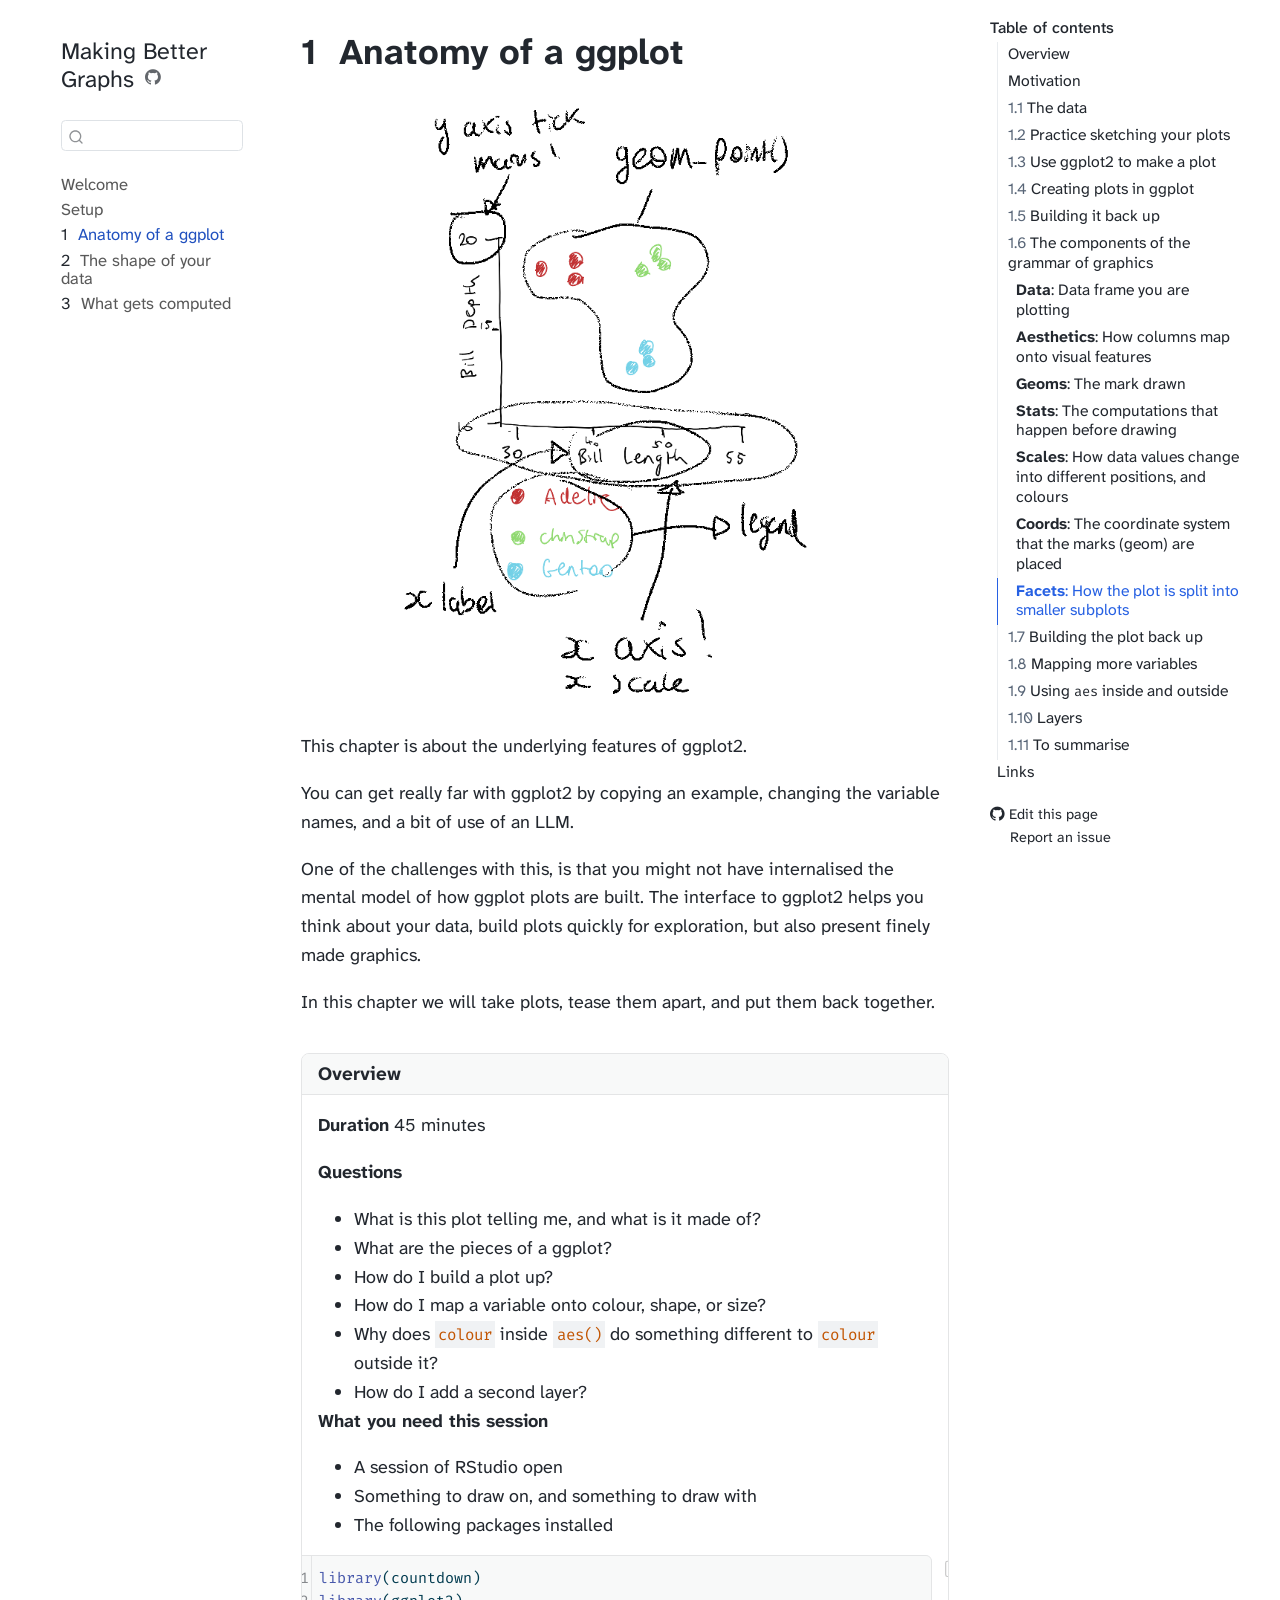
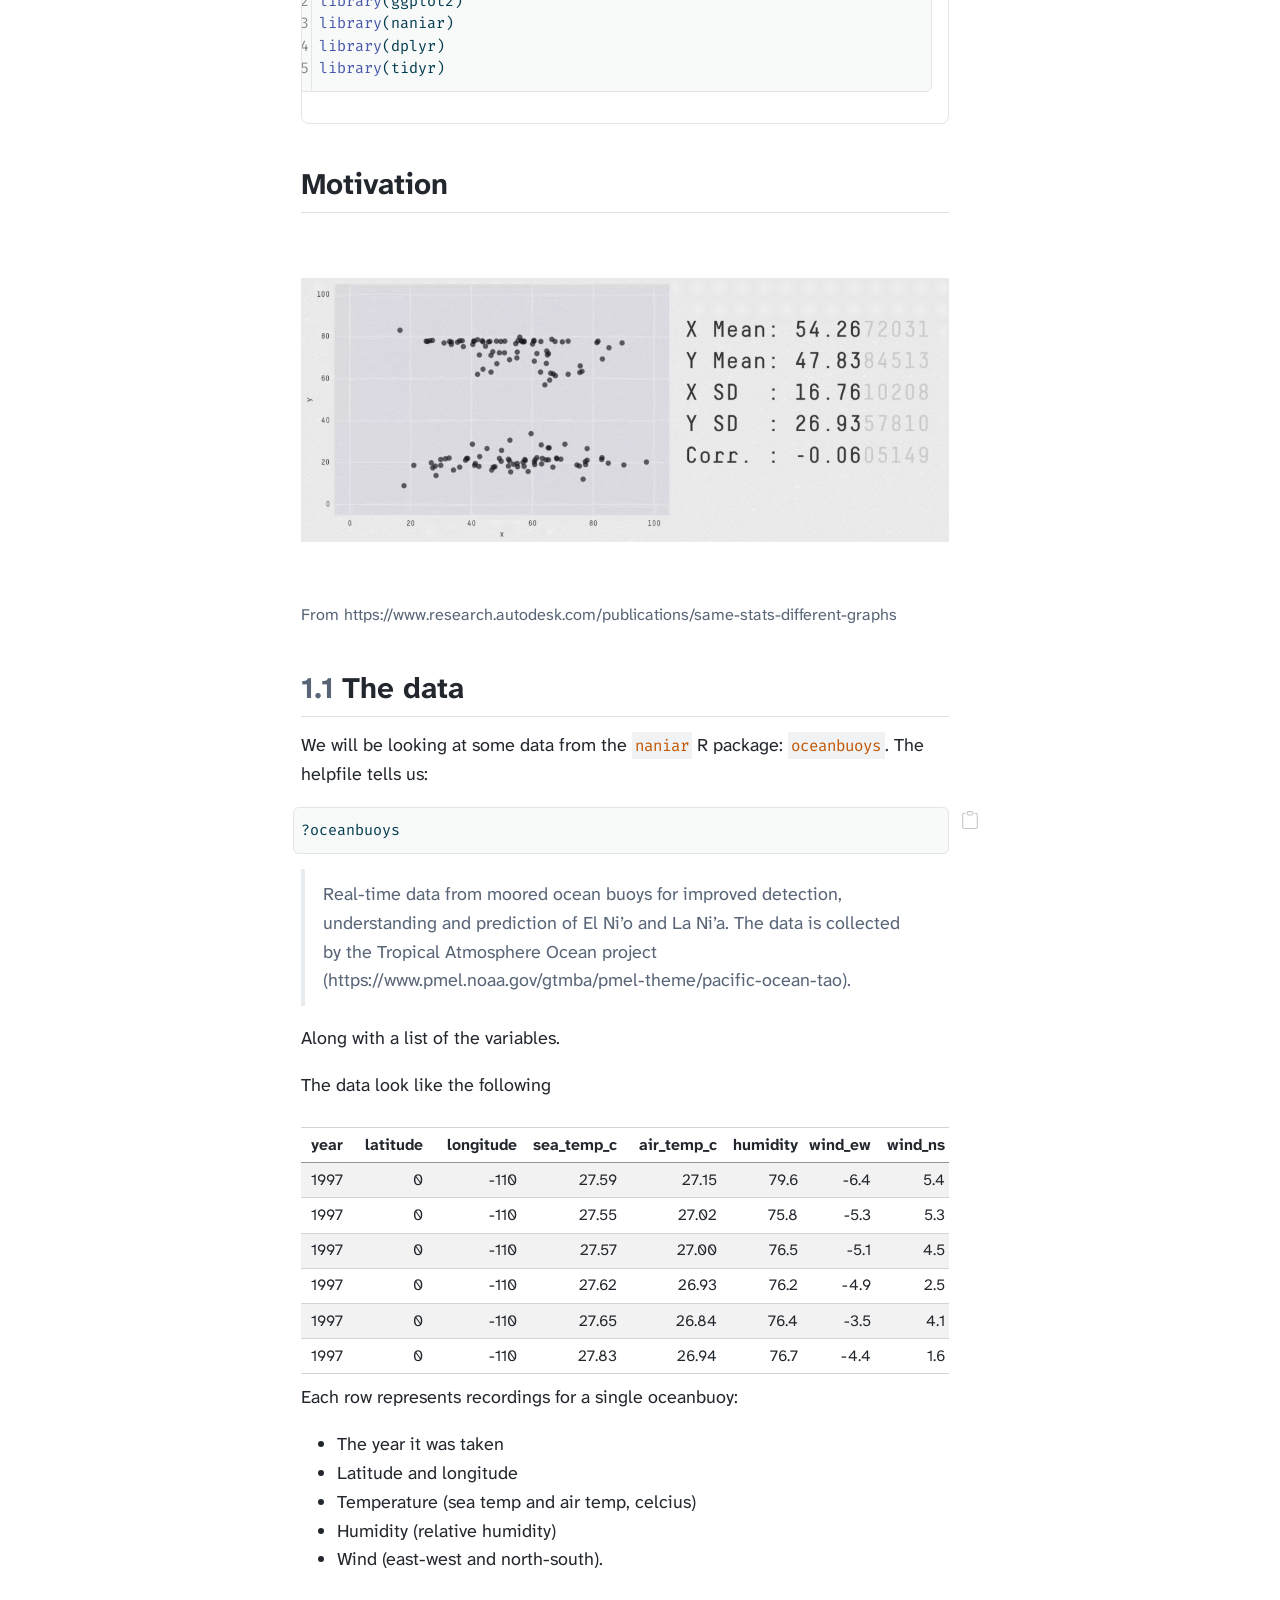
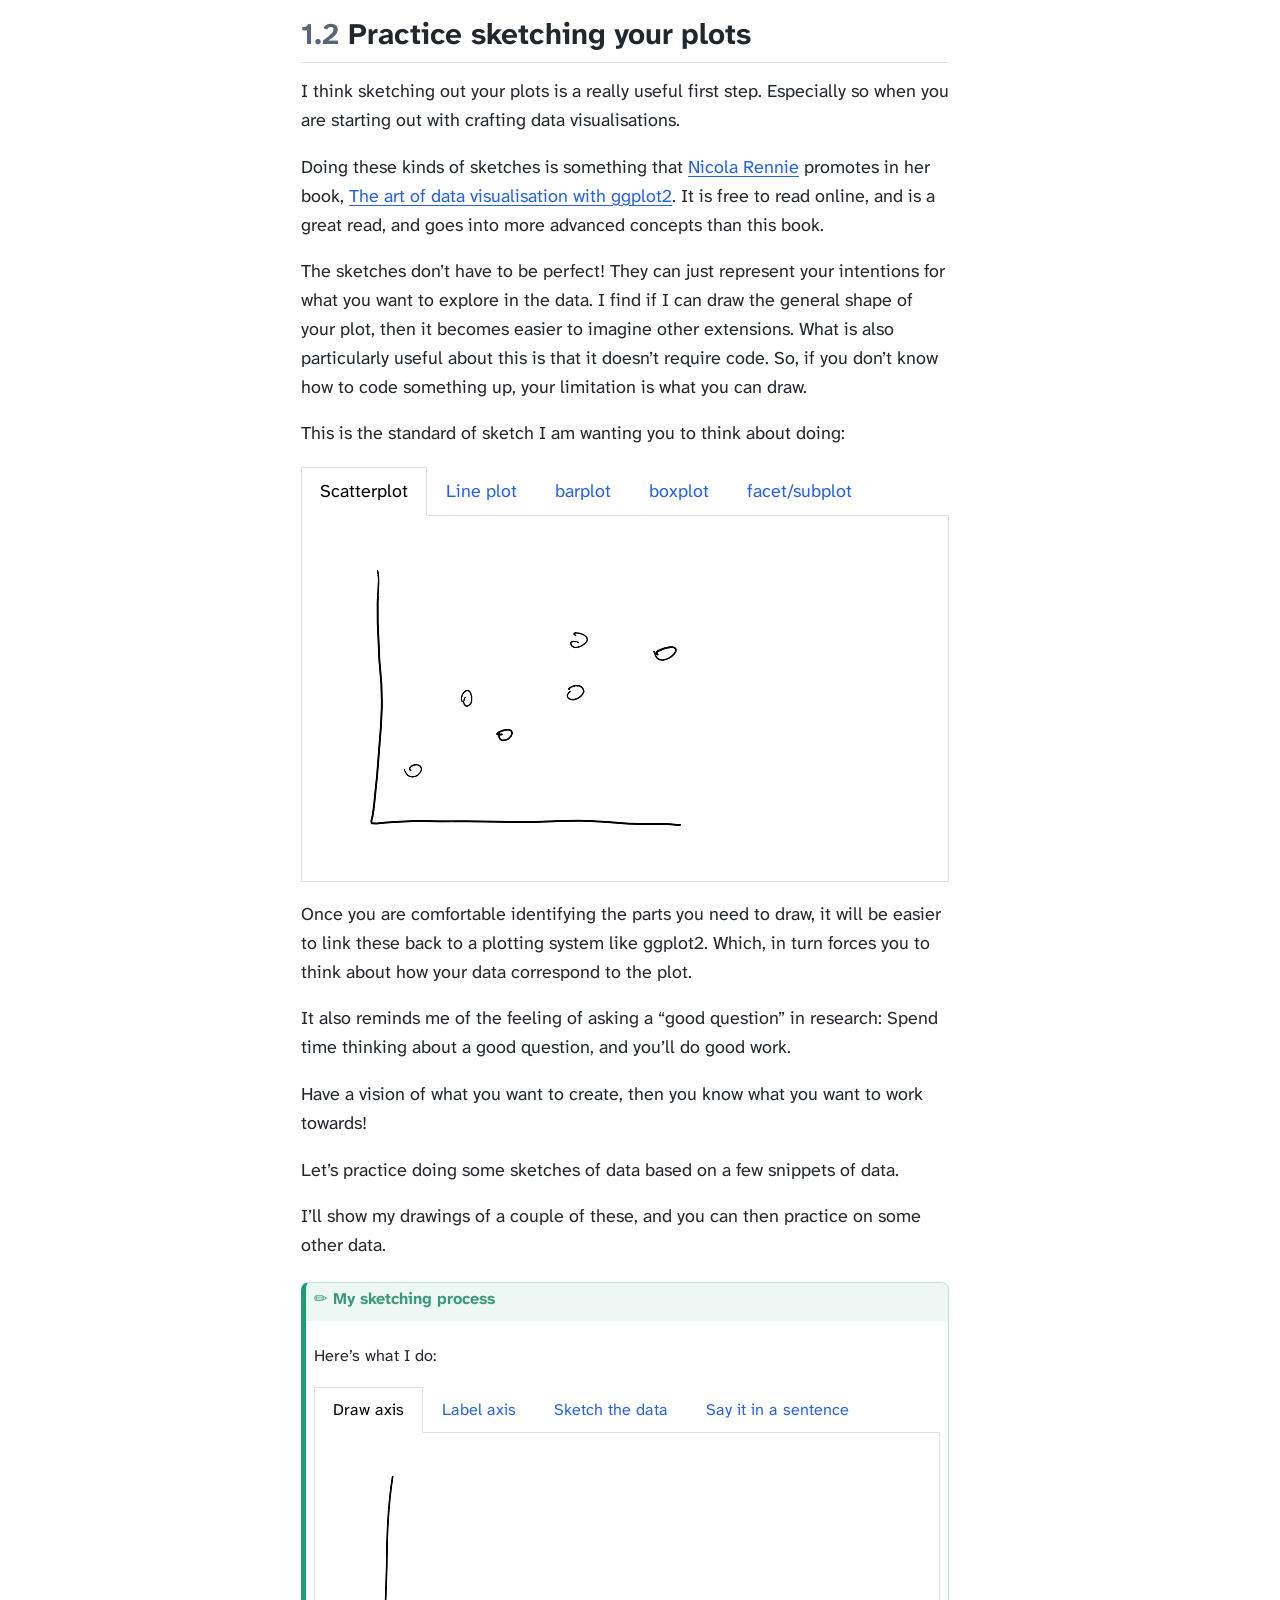
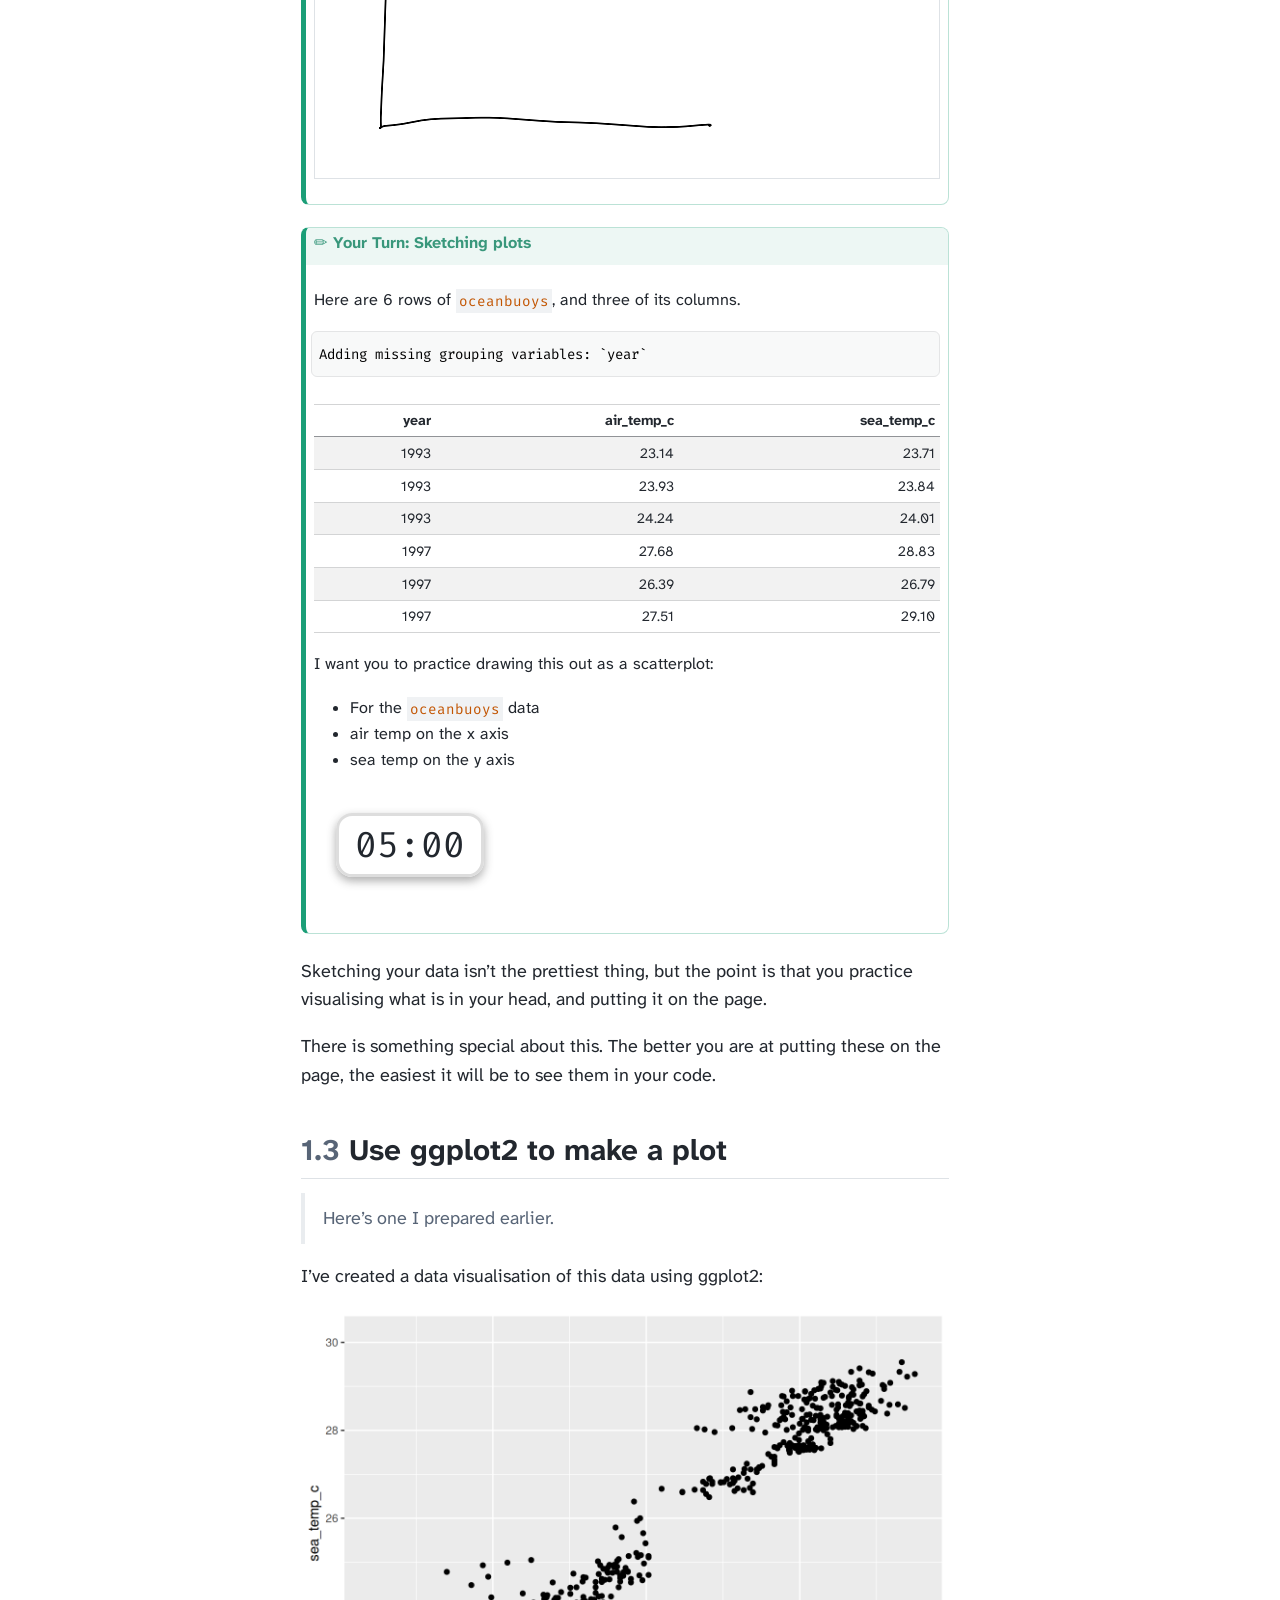
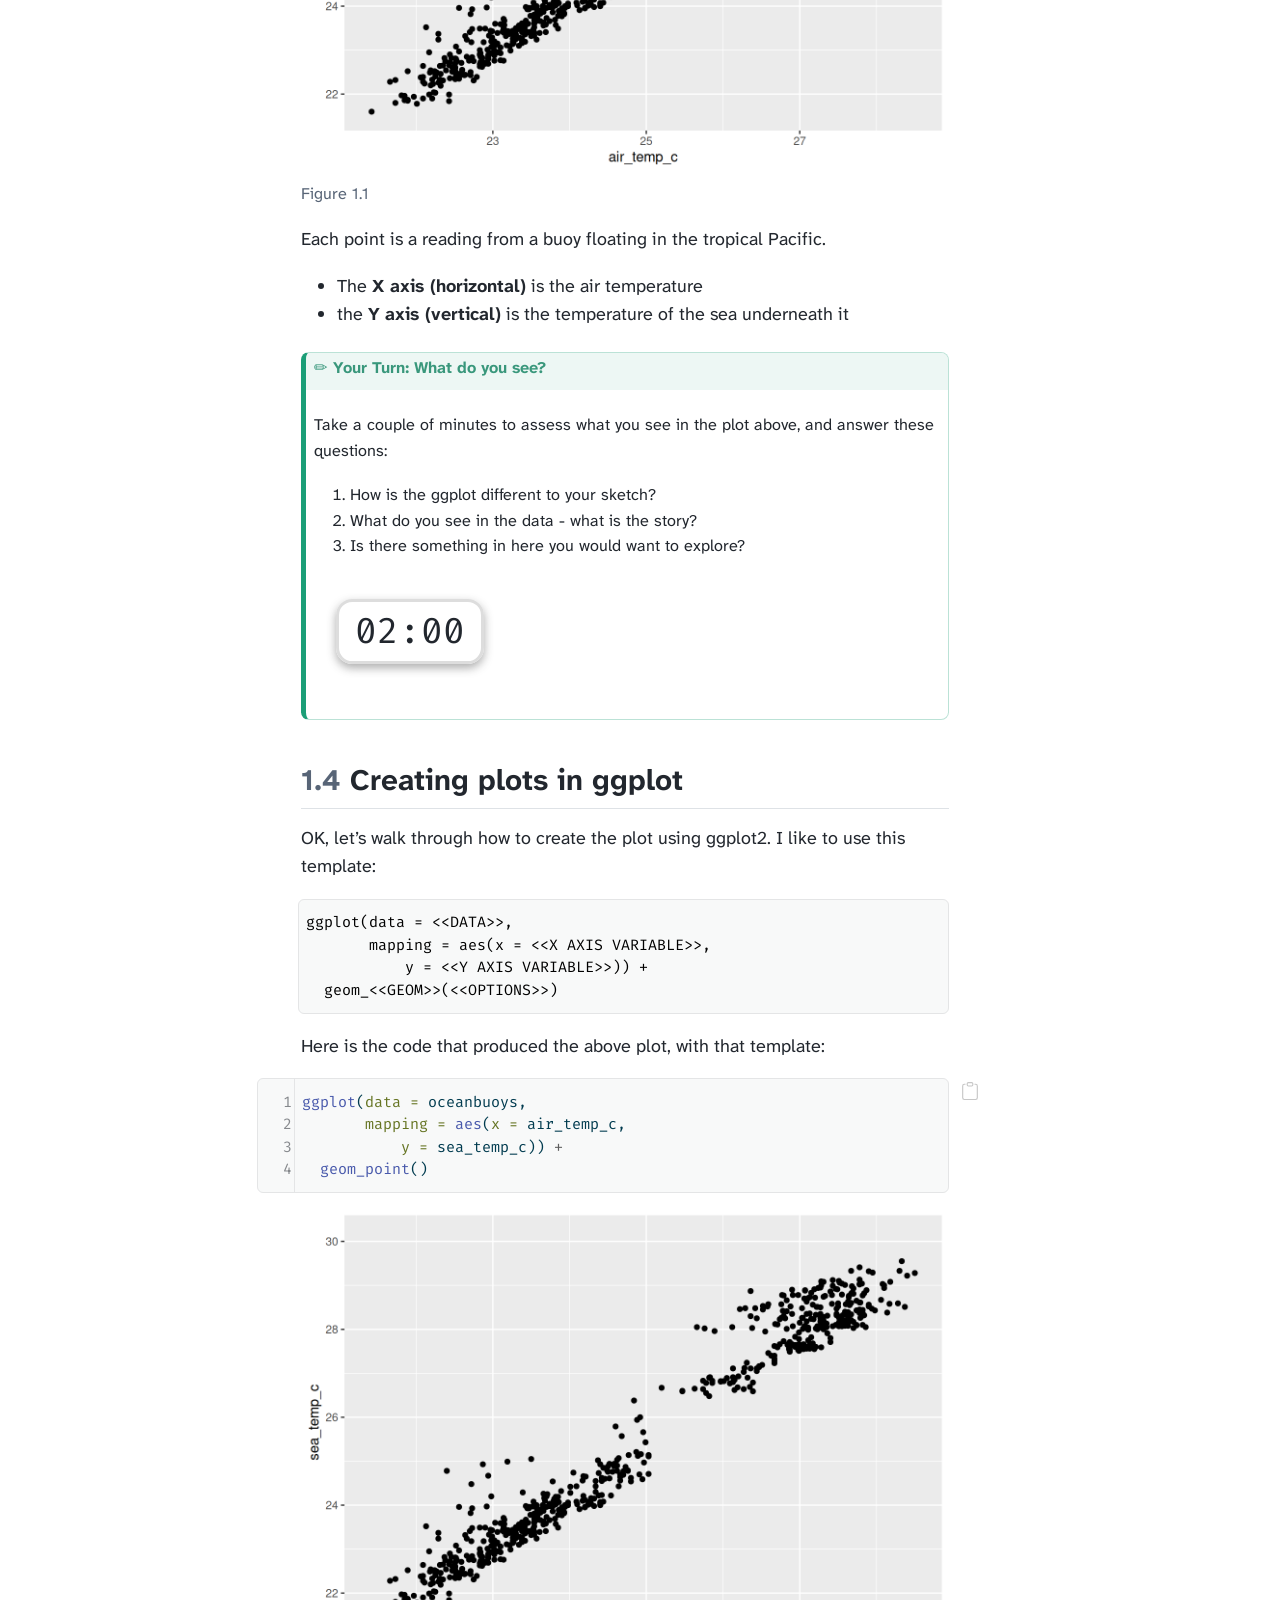
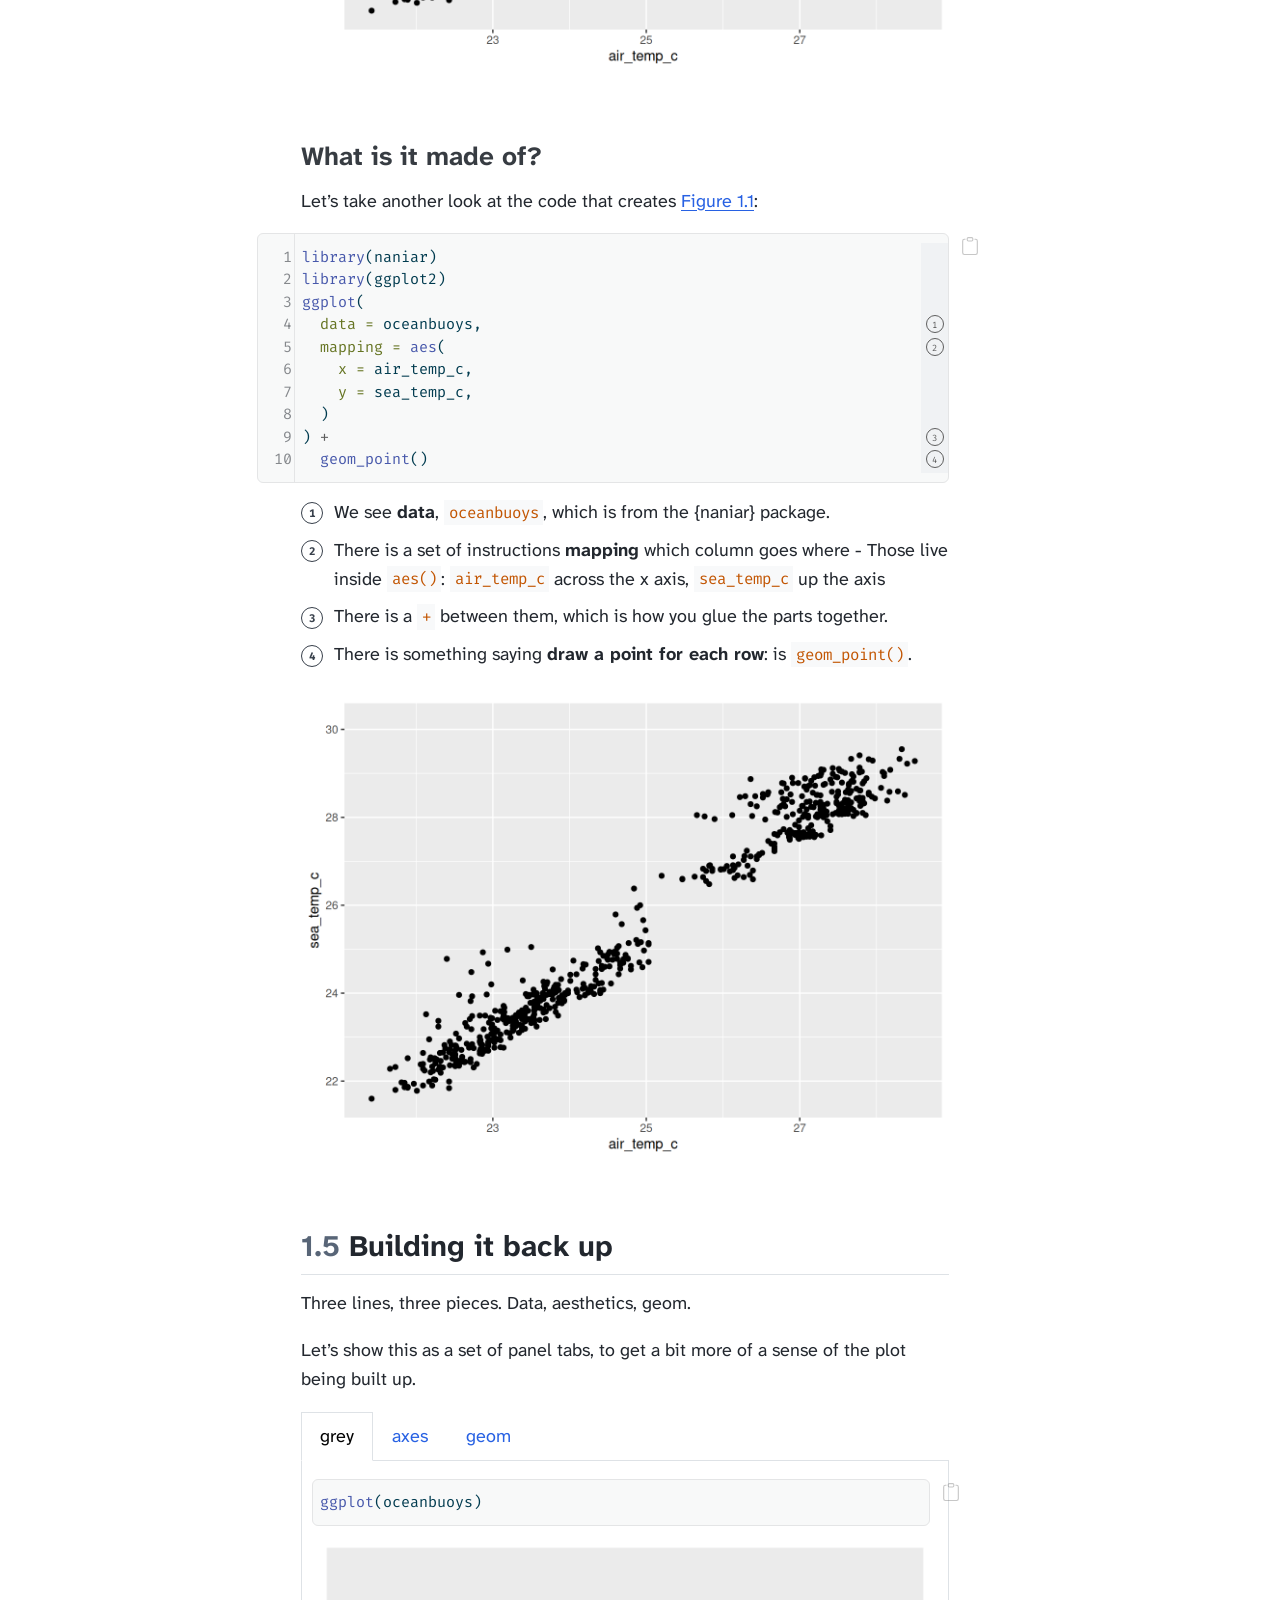
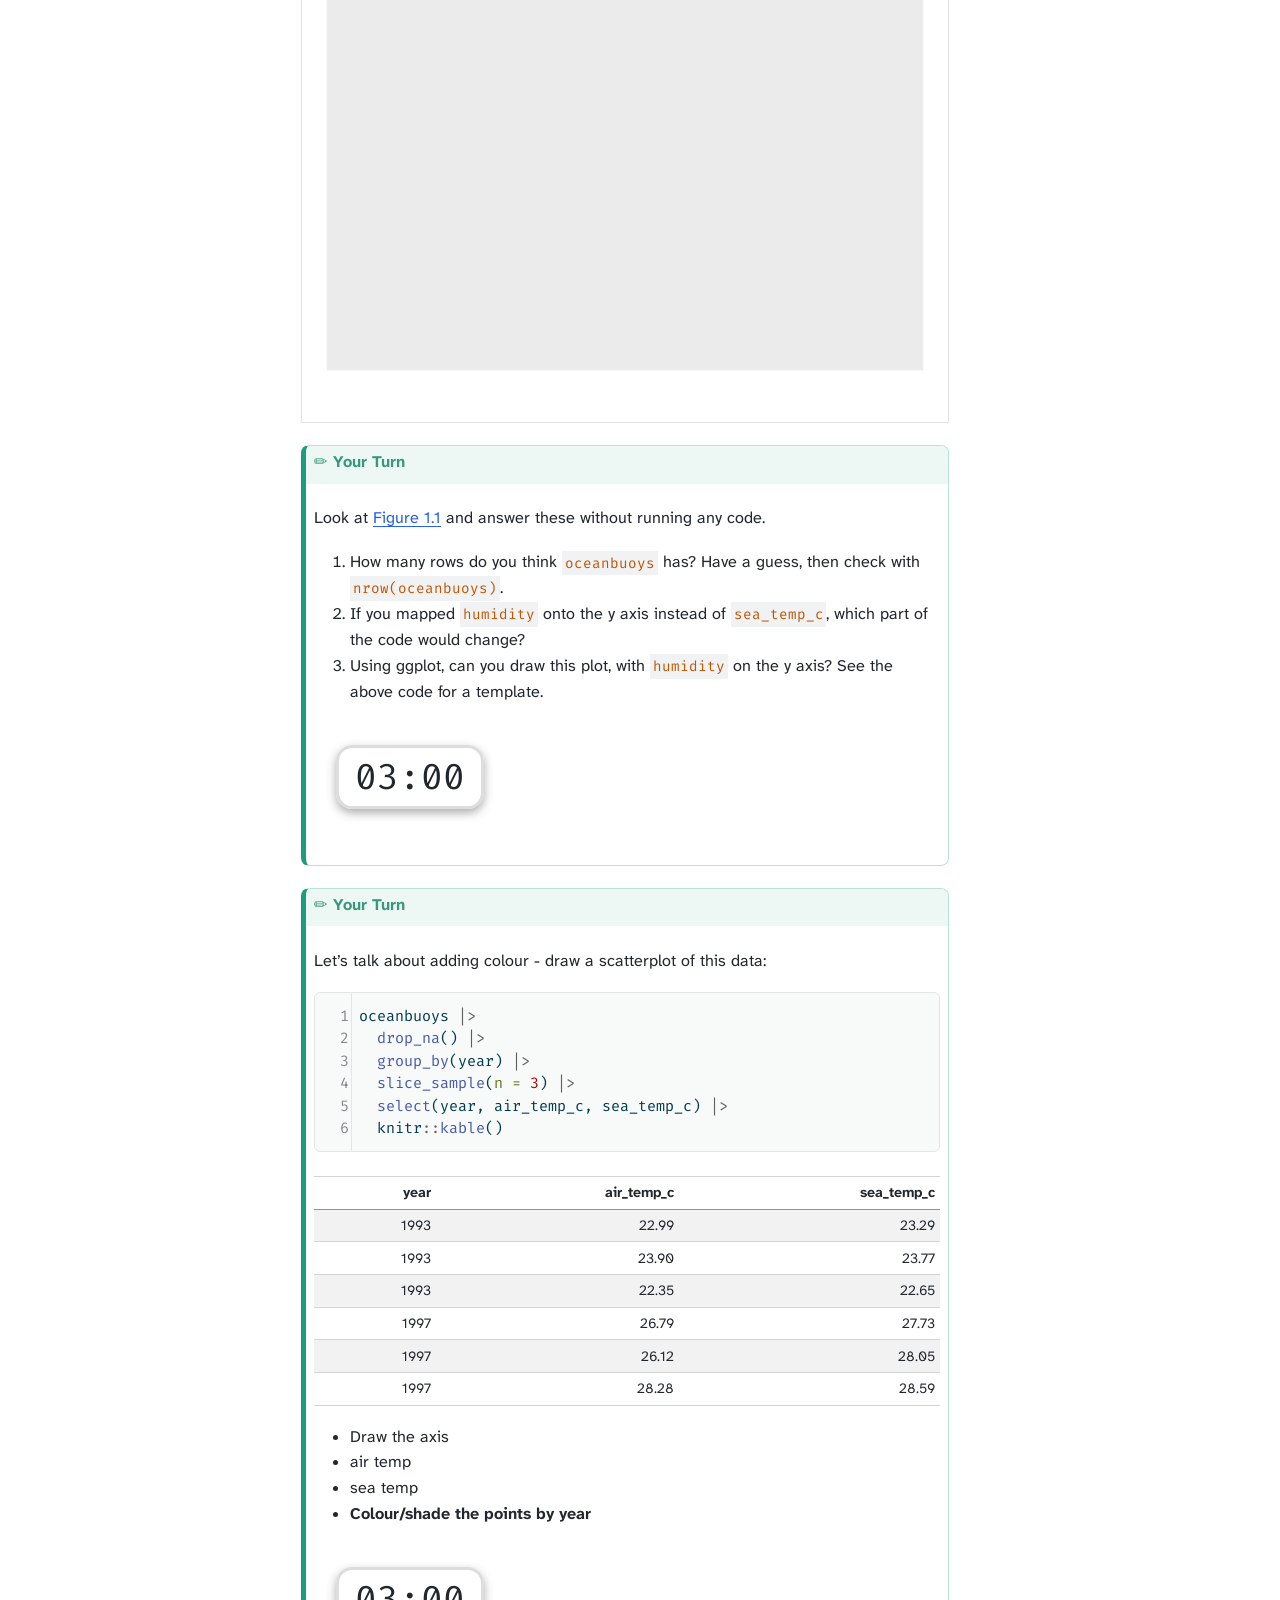
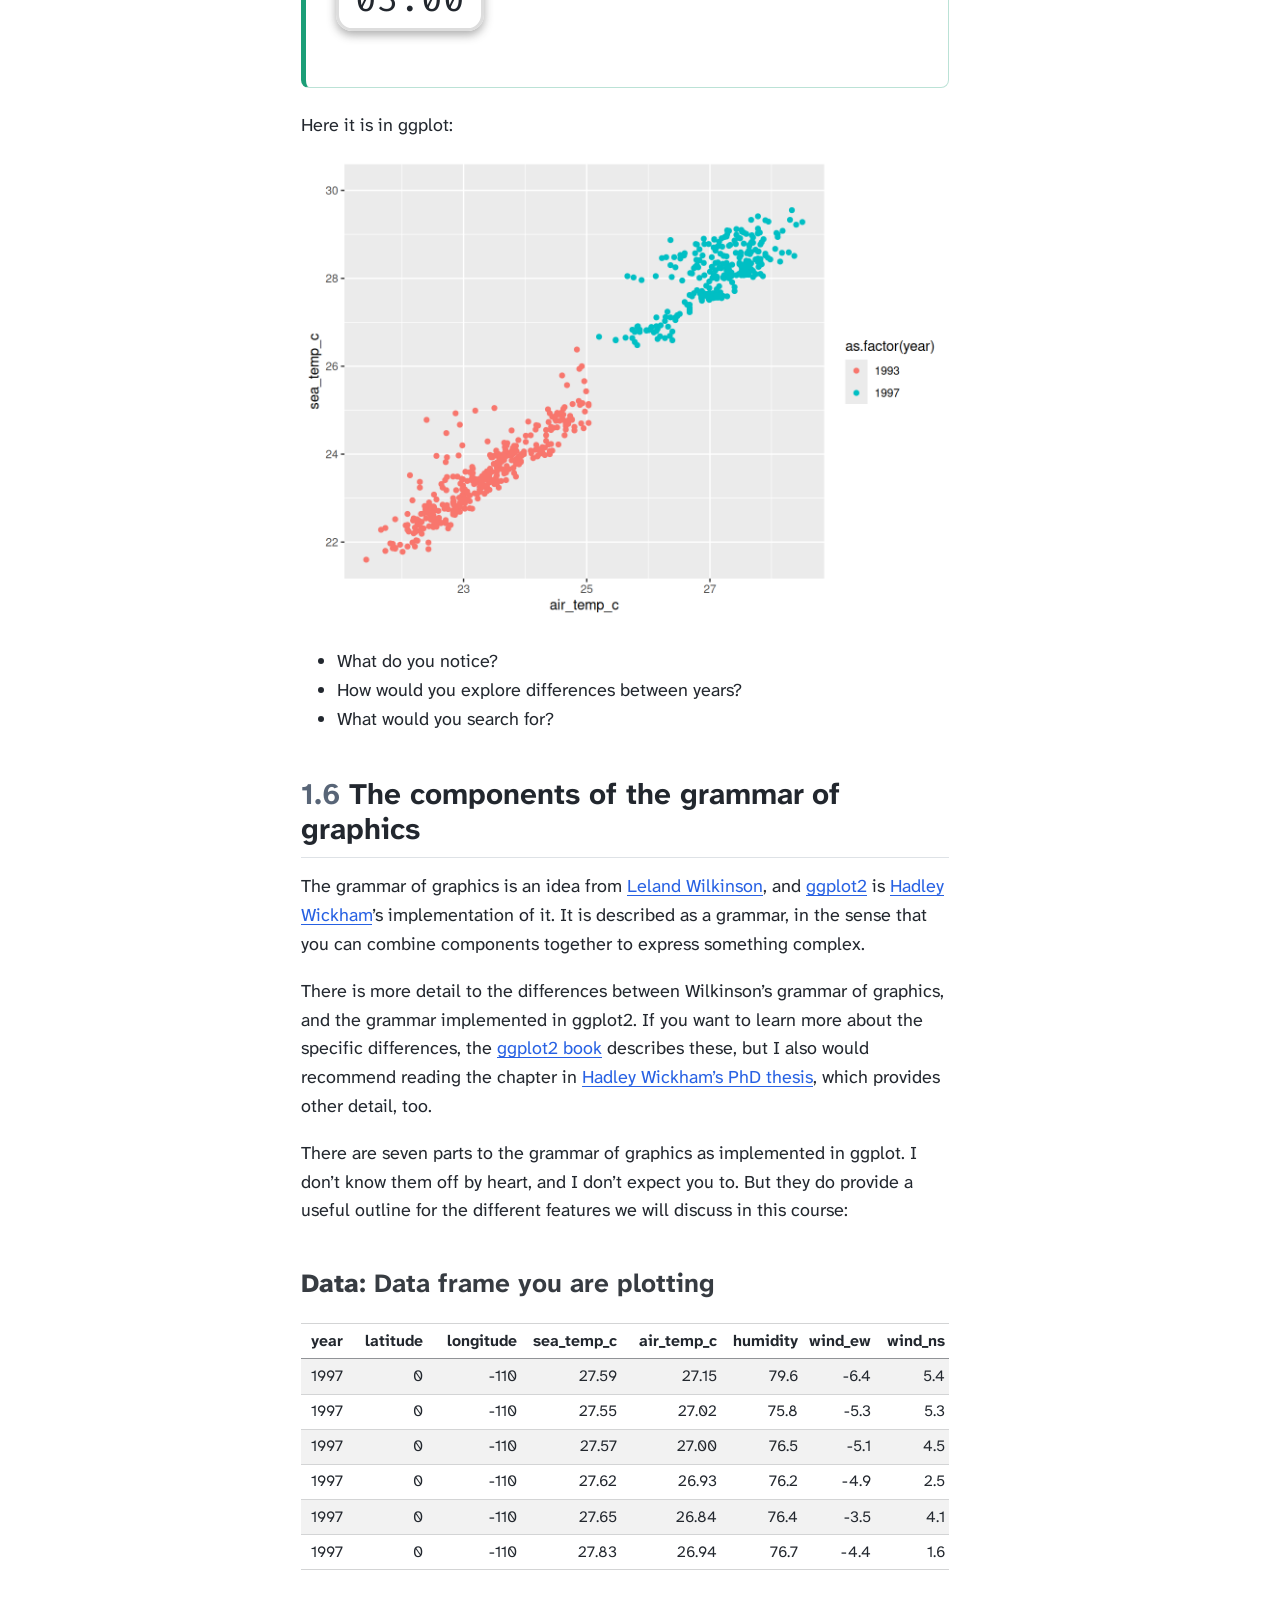
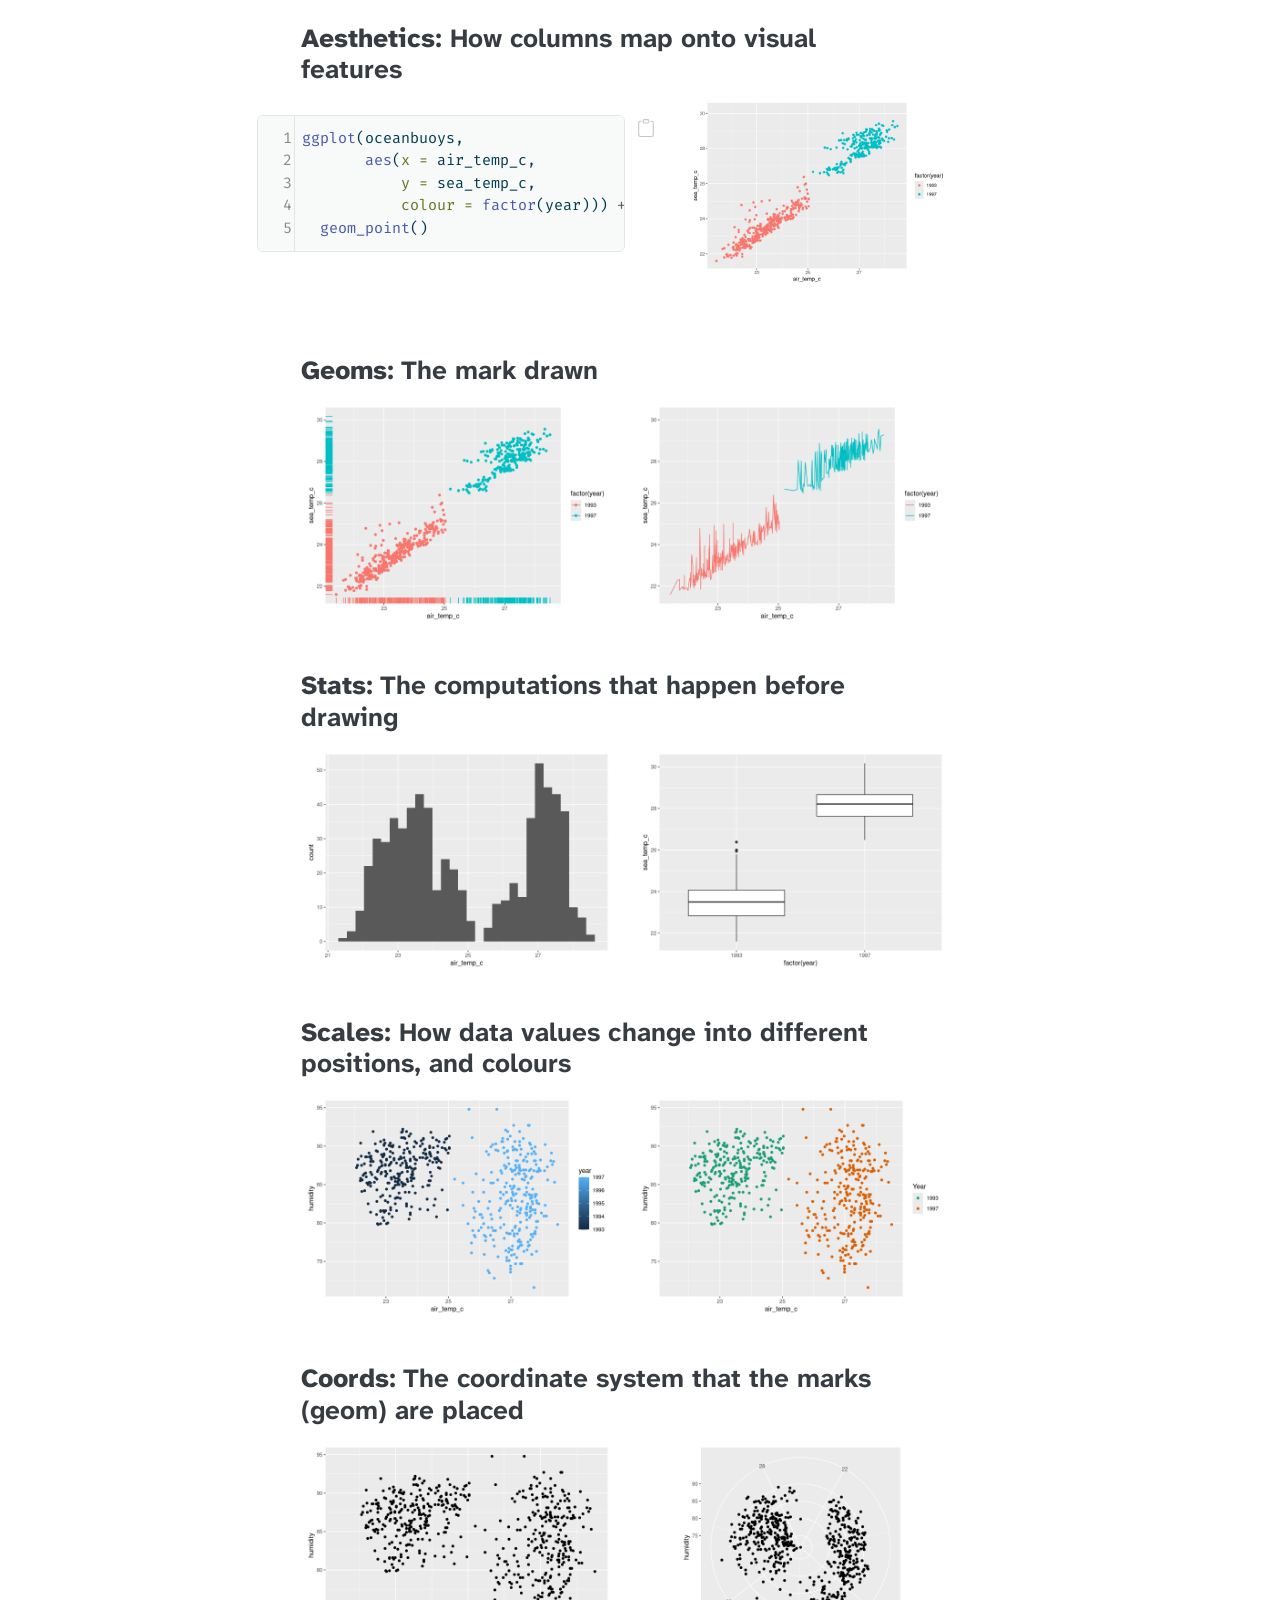
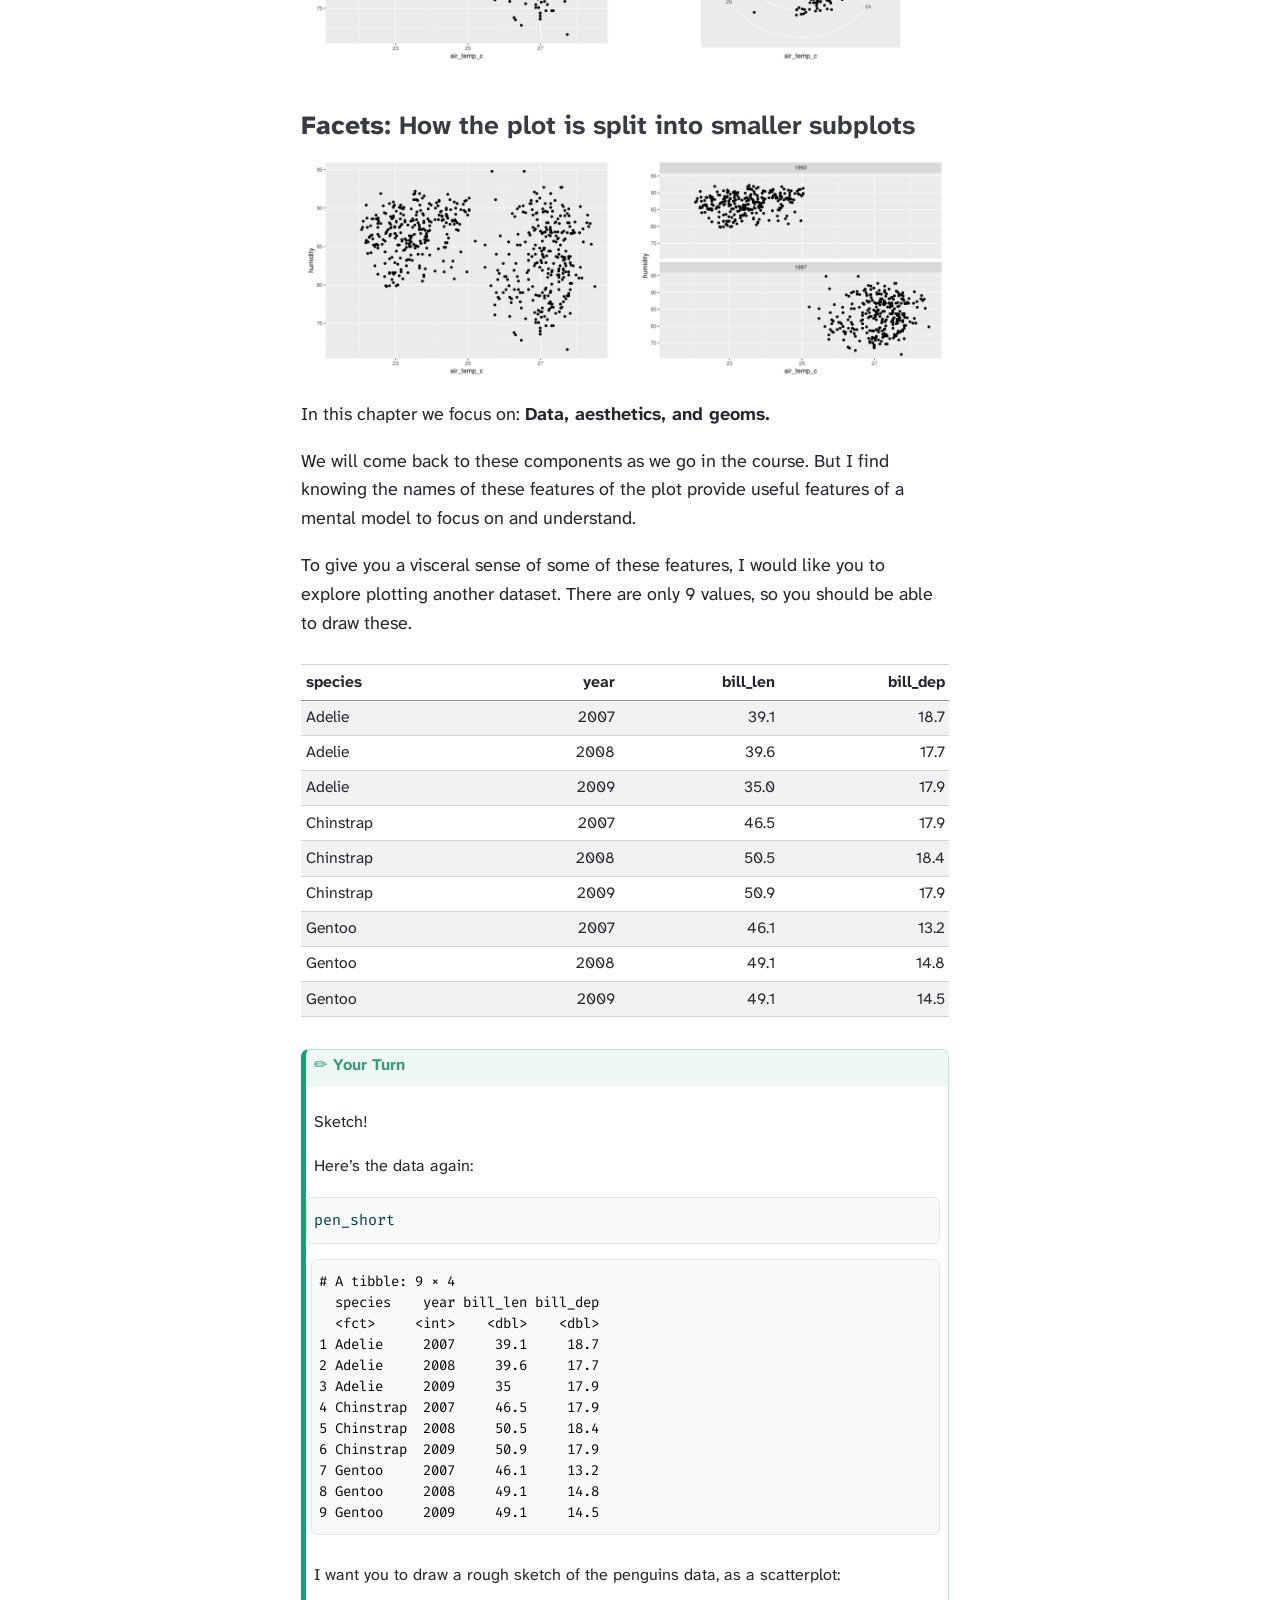
==== commit 56bf7dd9: "Built site for gh-pages" ====
--- a/anatomy-of-a-ggplot.html
+++ b/anatomy-of-a-ggplot.html
@@ -177,6 +177,12 @@
  <span class="menu-text"><span class="chapter-number">2</span>&nbsp; <span class="chapter-title">The shape of your data</span></span></a>
   </div>
 </li>
+        <li class="sidebar-item">
+  <div class="sidebar-item-container"> 
+  <a href="./what-gets-computed.html" class="sidebar-item-text sidebar-link">
+ <span class="menu-text"><span class="chapter-number">3</span>&nbsp; <span class="chapter-title">What gets computed</span></span></a>
+  </div>
+</li>
     </ul>
     </div>
 </nav>
@@ -518,7 +524,7 @@
 </ul>
 <div class="cell">
 <div class="cell-output-display">
-<countdown-timer class="countdown" id="timer_c147d89d" minutes="5" seconds="0" update-every="1" tabindex="0" style="right:0;bottom:0;"></countdown-timer>
+<countdown-timer class="countdown" id="timer_ad64c012" minutes="5" seconds="0" update-every="1" tabindex="0" style="right:0;bottom:0;"></countdown-timer>
 </div>
 </div>
 </div>
@@ -569,7 +575,7 @@
 </ol>
 <div class="cell">
 <div class="cell-output-display">
-<countdown-timer class="countdown" id="timer_acbc448a" minutes="2" seconds="0" update-every="1" tabindex="0" style="right:0;bottom:0;"></countdown-timer>
+<countdown-timer class="countdown" id="timer_a7e5731f" minutes="2" seconds="0" update-every="1" tabindex="0" style="right:0;bottom:0;"></countdown-timer>
 </div>
 </div>
 </div>
@@ -716,11 +722,11 @@
 <ol type="1">
 <li>How many rows do you think <code>oceanbuoys</code> has? Have a guess, then check with <code>nrow(oceanbuoys)</code>.</li>
 <li>If you mapped <code>humidity</code> onto the y axis instead of <code>sea_temp_c</code>, which part of the code would change?</li>
-<li>Can you draw this plot, with <code>humidity</code> on the y axis?</li>
+<li>Using ggplot, can you draw this plot, with <code>humidity</code> on the y axis? See the above code for a template.</li>
 </ol>
 <div class="cell">
 <div class="cell-output-display">
-<countdown-timer class="countdown" id="timer_3fc30f5c" minutes="3" seconds="0" update-every="1" tabindex="0" style="right:0;bottom:0;"></countdown-timer>
+<countdown-timer class="countdown" id="timer_4023def2" minutes="3" seconds="0" update-every="1" tabindex="0" style="right:0;bottom:0;"></countdown-timer>
 </div>
 </div>
 </div>
@@ -795,7 +801,7 @@
 </ul>
 <div class="cell">
 <div class="cell-output-display">
-<countdown-timer class="countdown" id="timer_1eeb9c58" minutes="3" seconds="0" update-every="1" tabindex="0" style="right:0;bottom:0;"></countdown-timer>
+<countdown-timer class="countdown" id="timer_487b65c4" minutes="3" seconds="0" update-every="1" tabindex="0" style="right:0;bottom:0;"></countdown-timer>
 </div>
 </div>
 </div>
@@ -1128,7 +1134,7 @@
 <p>Let’s take 5 minutes to do this - I’ll draw this too.</p>
 <div class="cell">
 <div class="cell-output-display">
-<countdown-timer class="countdown" id="timer_98b369fd" minutes="5" seconds="0" update-every="1" tabindex="0" style="right:0;bottom:0;"></countdown-timer>
+<countdown-timer class="countdown" id="timer_1ce1d169" minutes="5" seconds="0" update-every="1" tabindex="0" style="right:0;bottom:0;"></countdown-timer>
 </div>
 </div>
 </div>
@@ -1183,7 +1189,7 @@
 </ul>
 <div class="cell">
 <div class="cell-output-display">
-<countdown-timer class="countdown" id="timer_014252a0" minutes="3" seconds="0" update-every="1" tabindex="0" style="right:0;bottom:0;"></countdown-timer>
+<countdown-timer class="countdown" id="timer_bf35c41b" minutes="3" seconds="0" update-every="1" tabindex="0" style="right:0;bottom:0;"></countdown-timer>
 </div>
 </div>
 <p>There are many decisions you need to make when making a plot. I think ggplot really does a great job of breaking down those components in a way that make you think about the data, at the right level of detail.</p>
@@ -1491,7 +1497,7 @@
 </div>
 <div class="cell">
 <div class="cell-output-display">
-<countdown-timer class="countdown" id="timer_fef8ff78" minutes="5" seconds="0" update-every="1" tabindex="0" style="right:0;bottom:0;"></countdown-timer>
+<countdown-timer class="countdown" id="timer_cb572145" minutes="5" seconds="0" update-every="1" tabindex="0" style="right:0;bottom:0;"></countdown-timer>
 </div>
 </div>
 </div>
@@ -1596,7 +1602,7 @@
 </ol>
 <div class="cell">
 <div class="cell-output-display">
-<countdown-timer class="countdown" id="timer_257e73db" minutes="5" seconds="0" update-every="1" tabindex="0" style="right:0;bottom:0;"></countdown-timer>
+<countdown-timer class="countdown" id="timer_a5a87fcc" minutes="5" seconds="0" update-every="1" tabindex="0" style="right:0;bottom:0;"></countdown-timer>
 </div>
 </div>
 </div>
@@ -1675,7 +1681,7 @@
 </ol>
 <div class="cell">
 <div class="cell-output-display">
-<countdown-timer class="countdown" id="timer_d8e7ed94" minutes="5" seconds="0" update-every="1" tabindex="0" style="right:0;bottom:0;"></countdown-timer>
+<countdown-timer class="countdown" id="timer_0c813e48" minutes="5" seconds="0" update-every="1" tabindex="0" style="right:0;bottom:0;"></countdown-timer>
 </div>
 </div>
 </div>
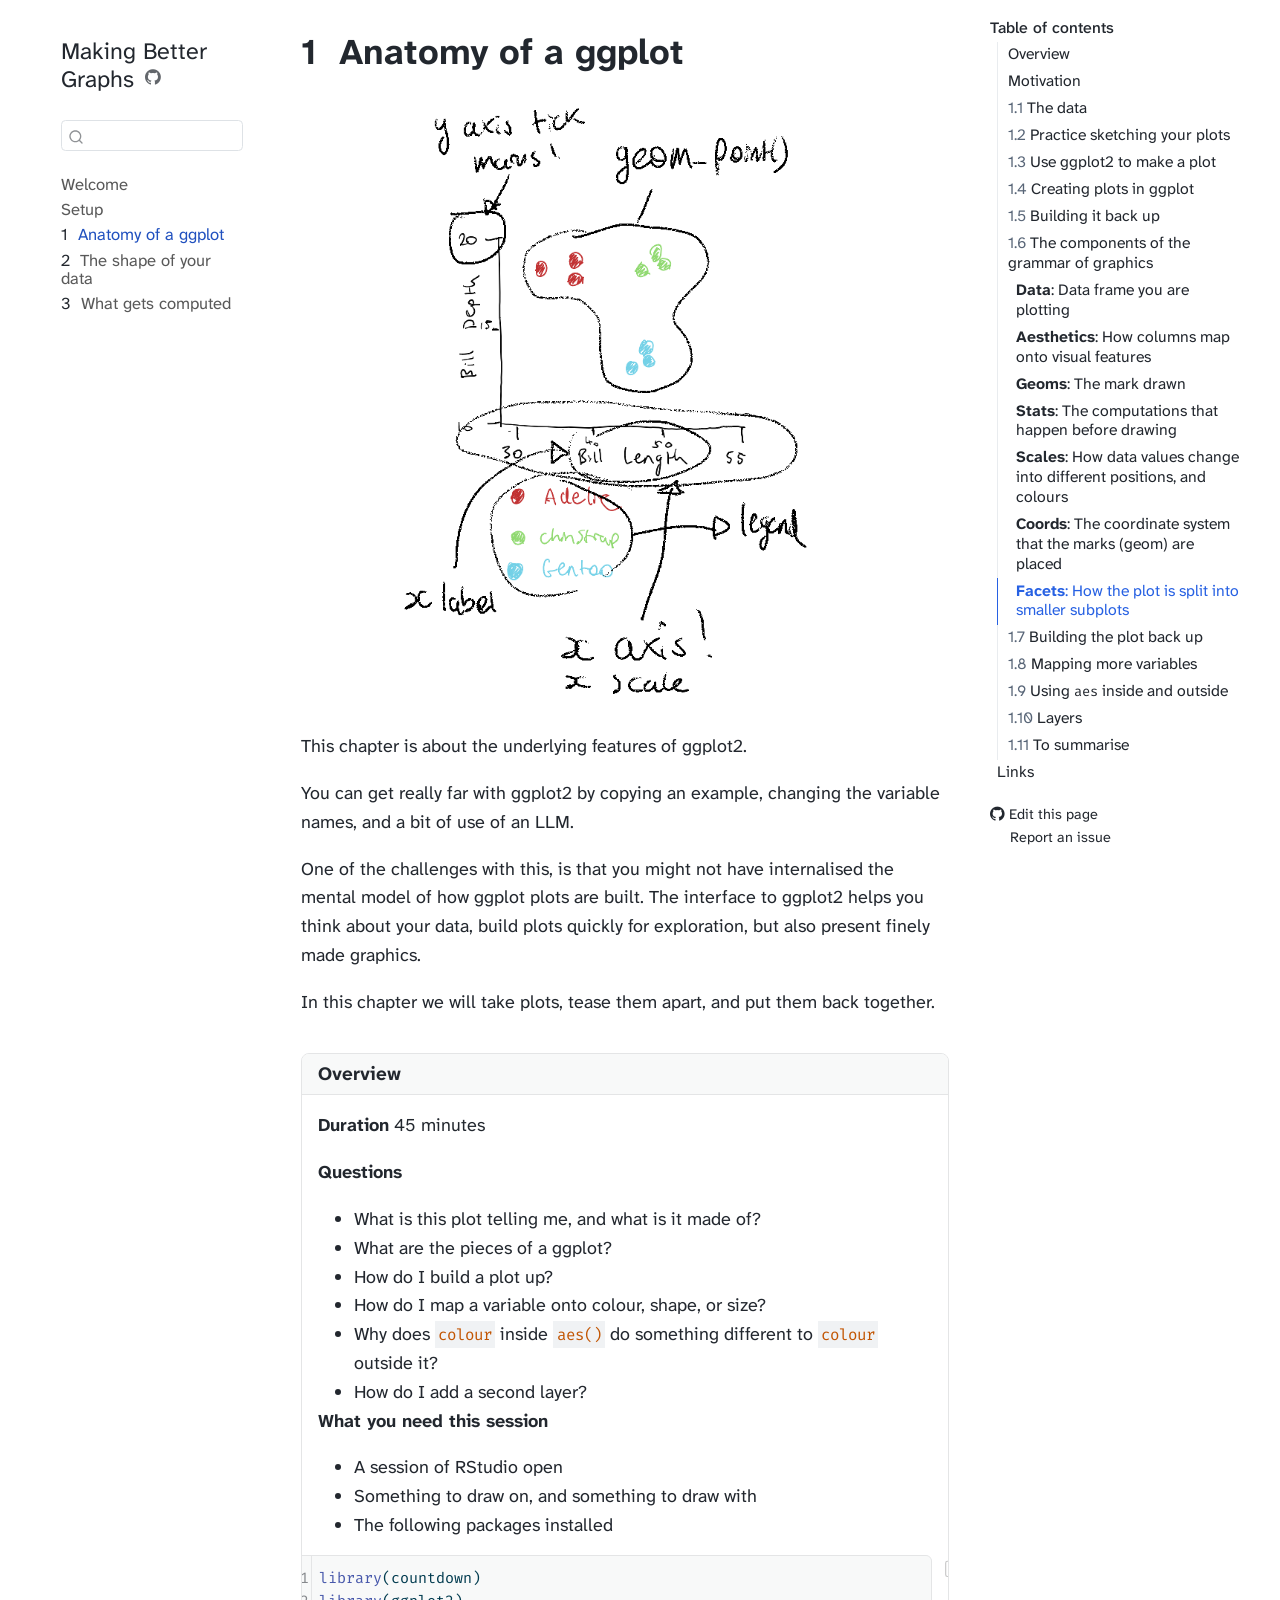
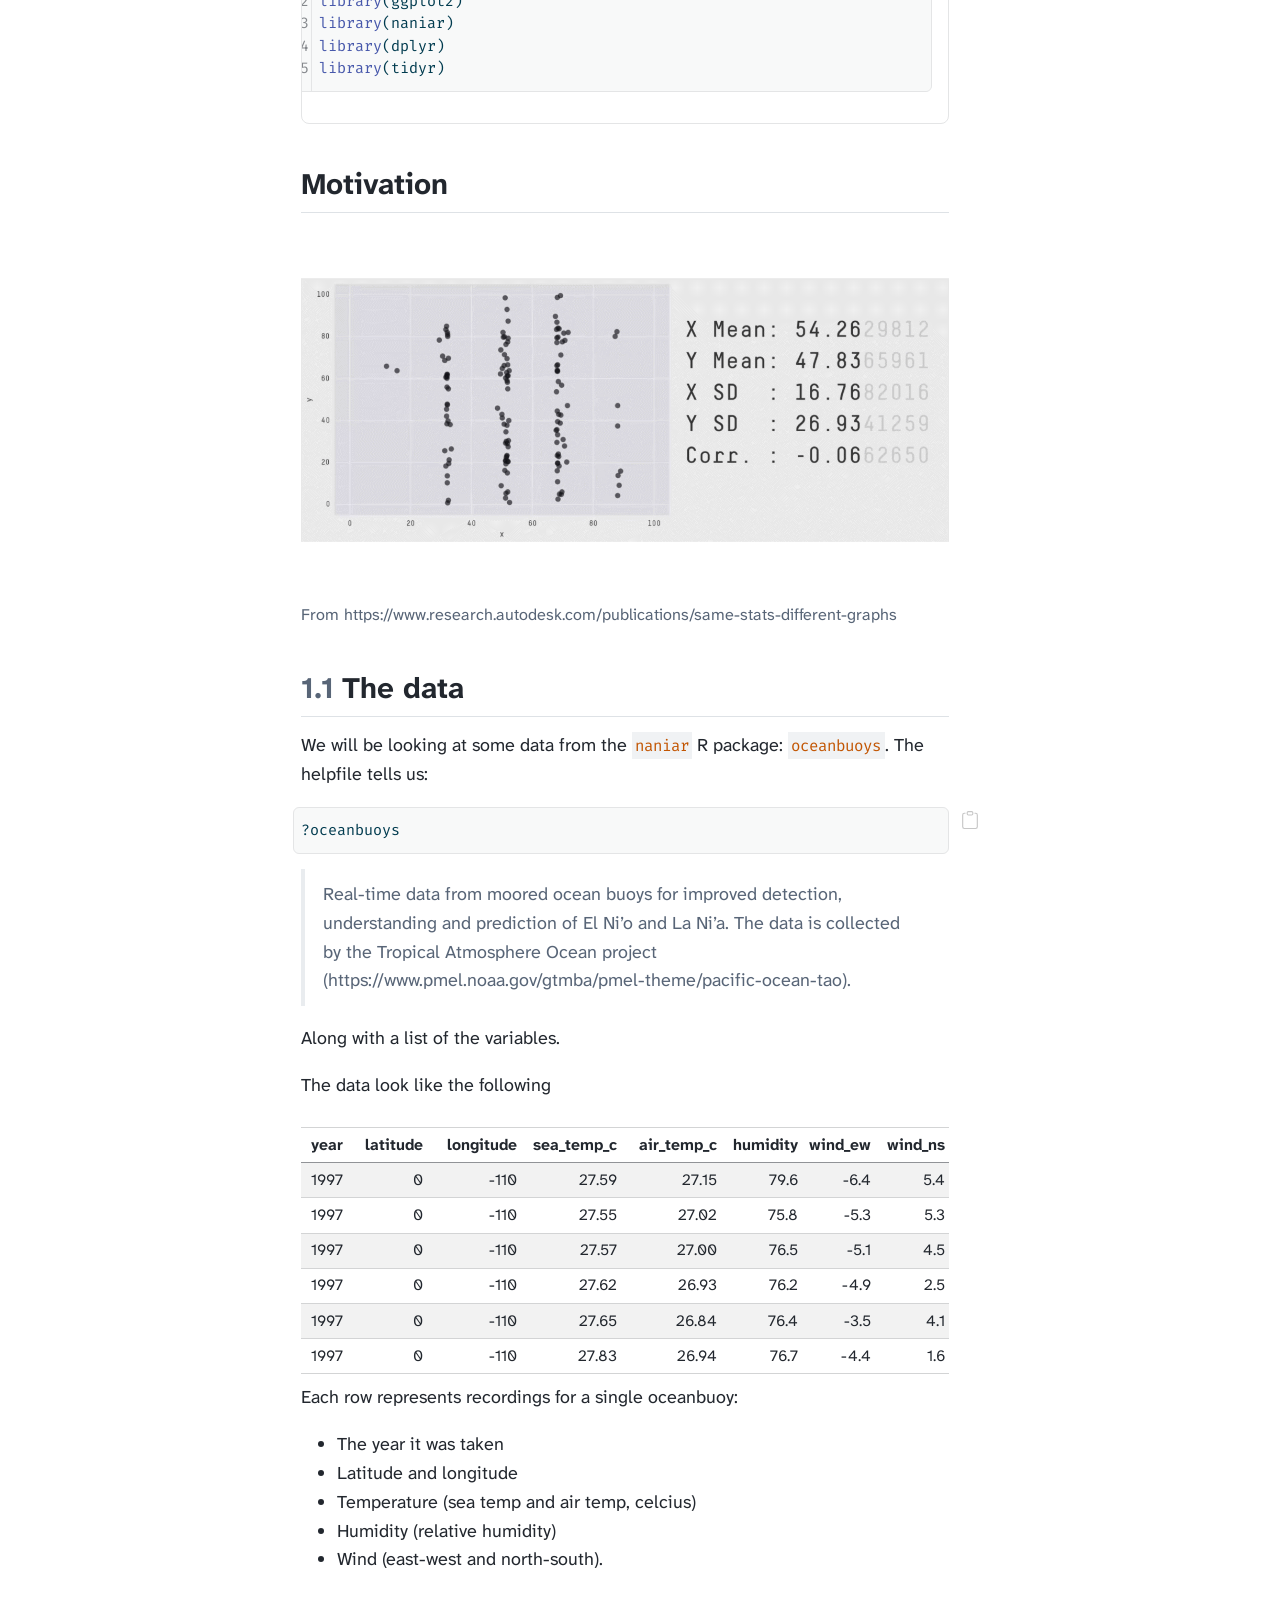
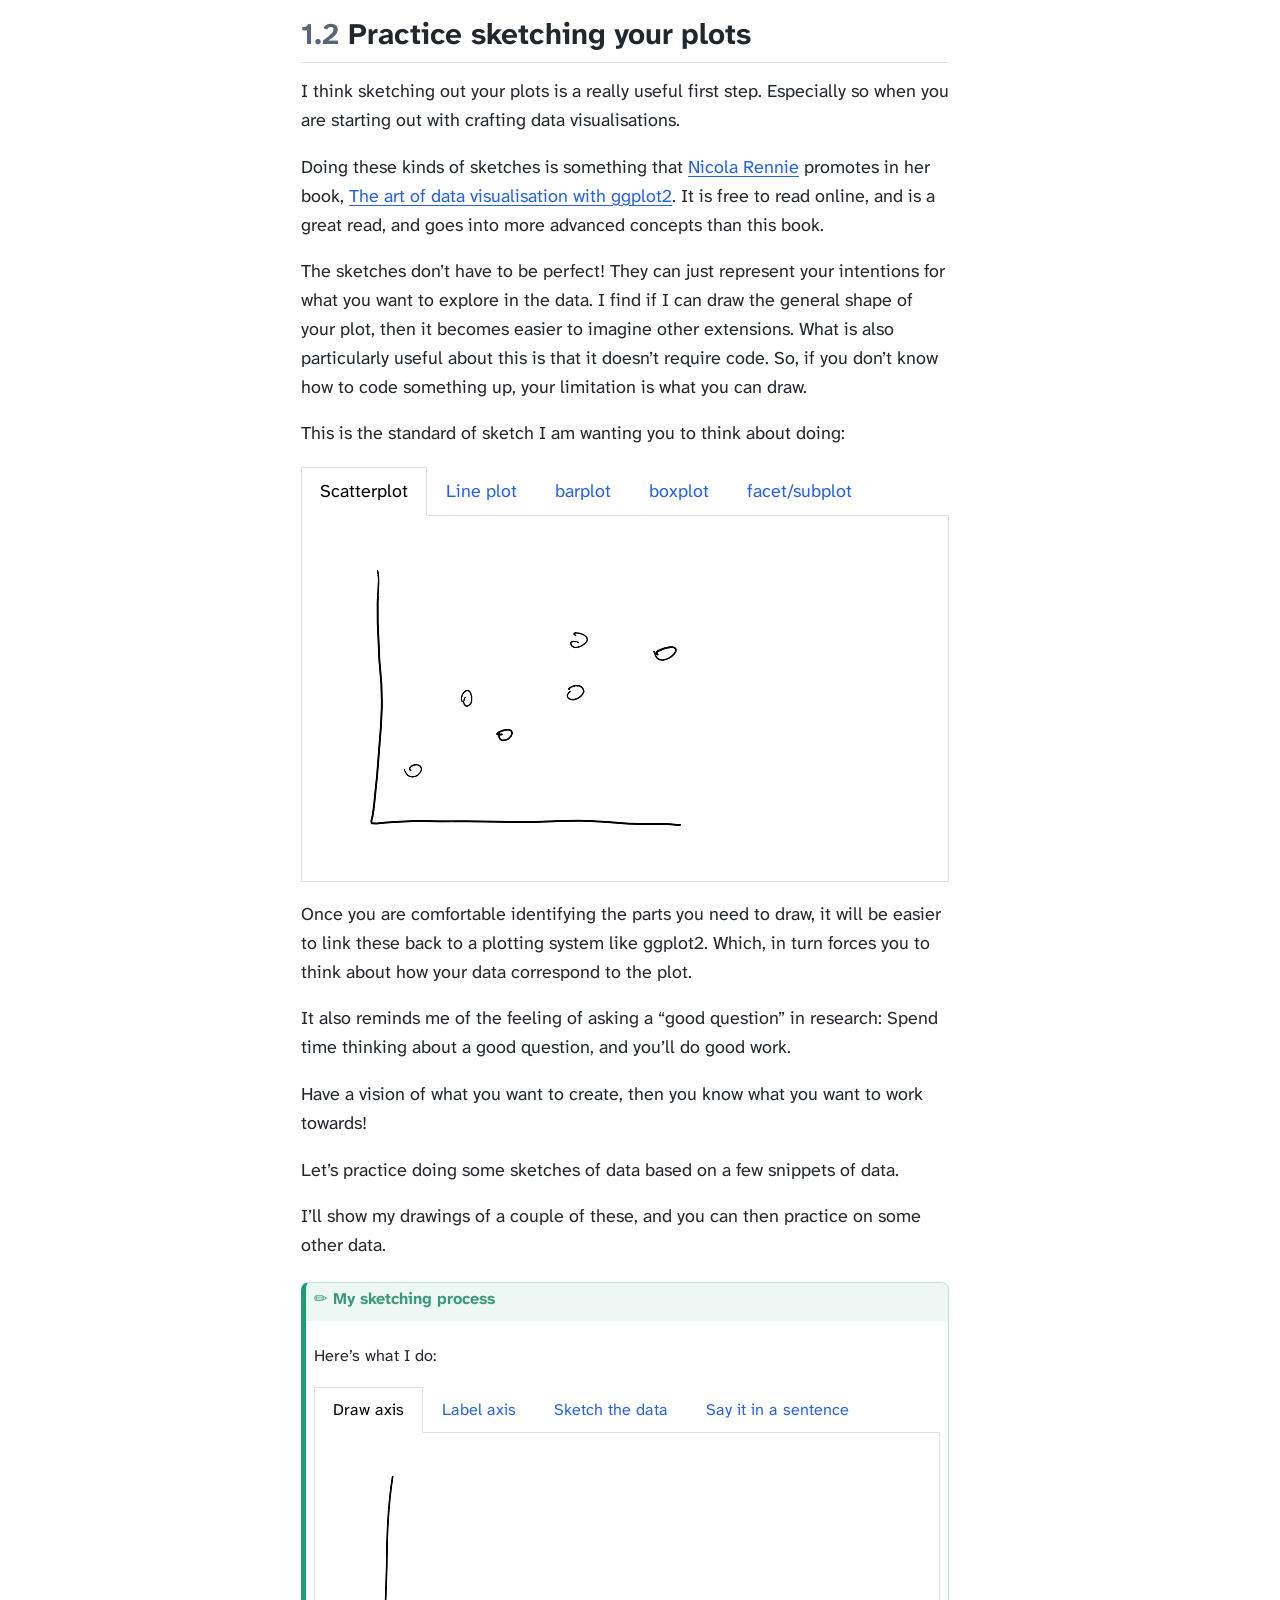
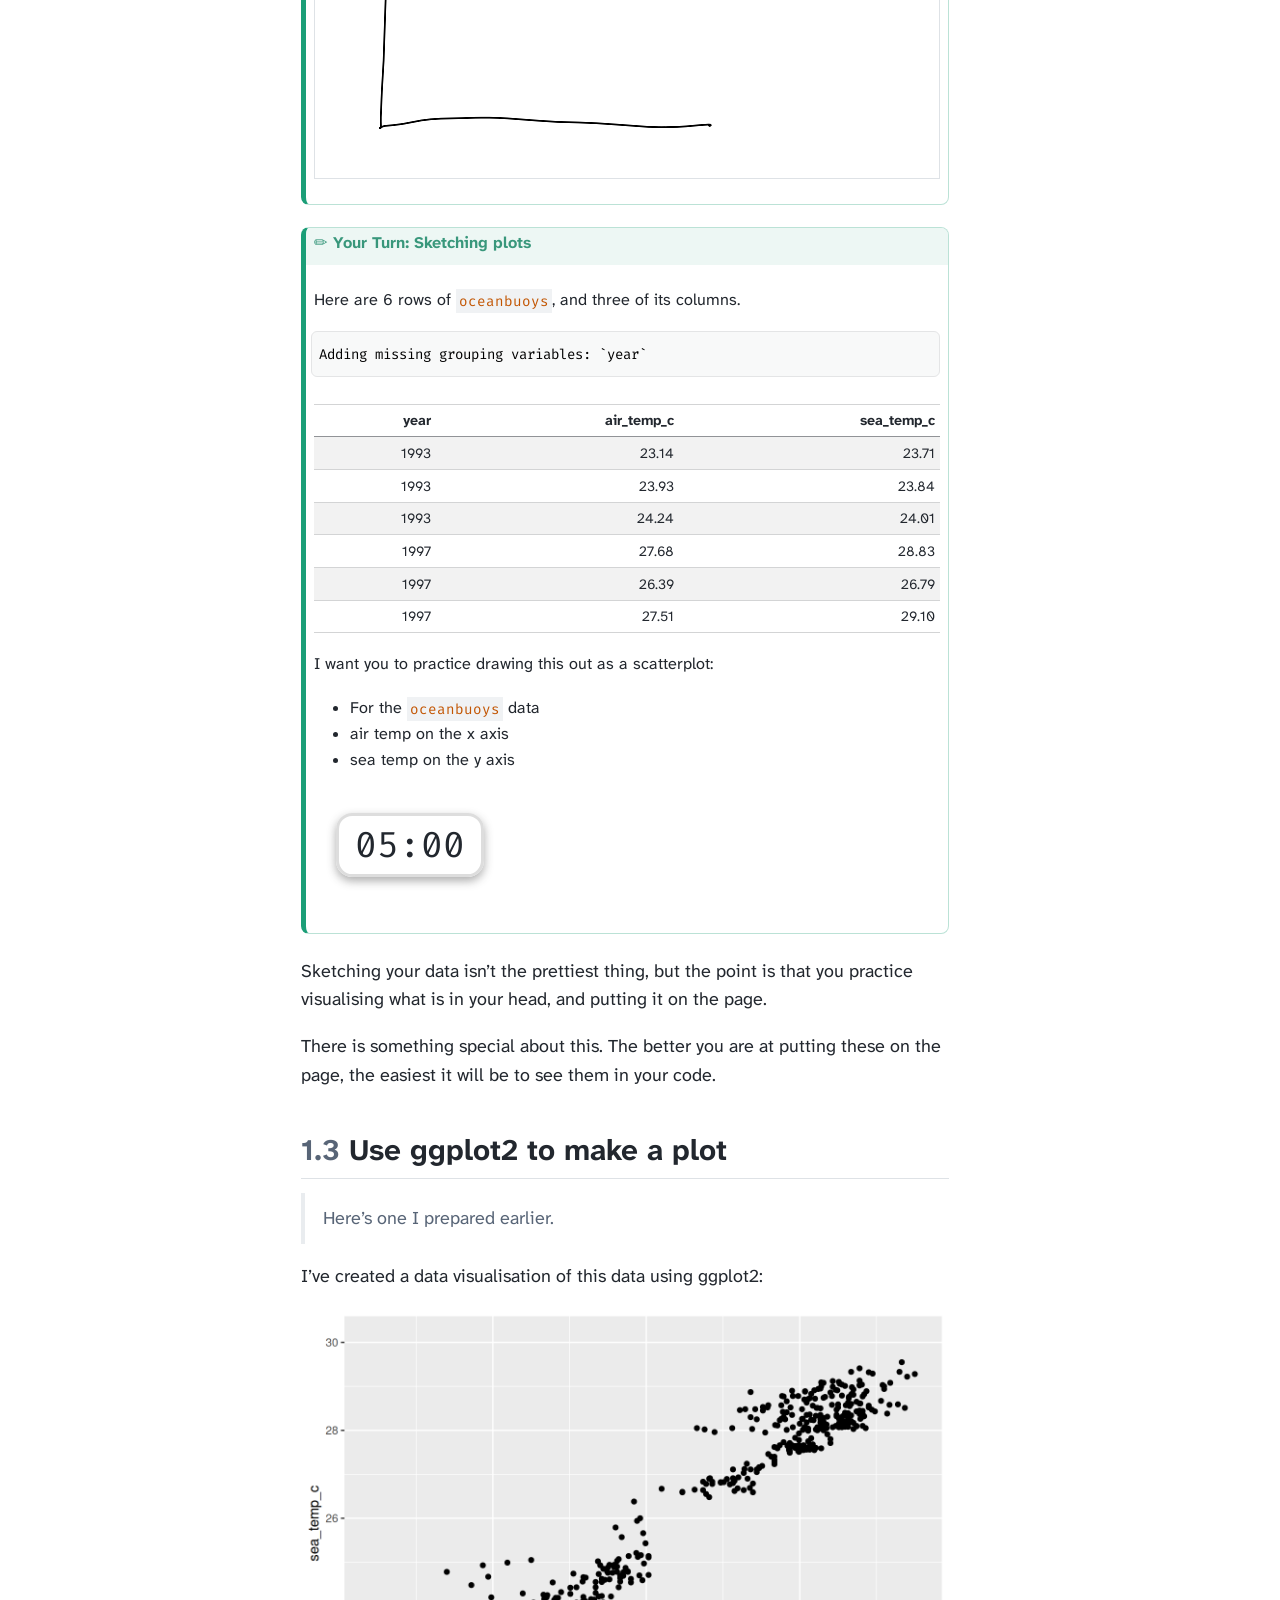
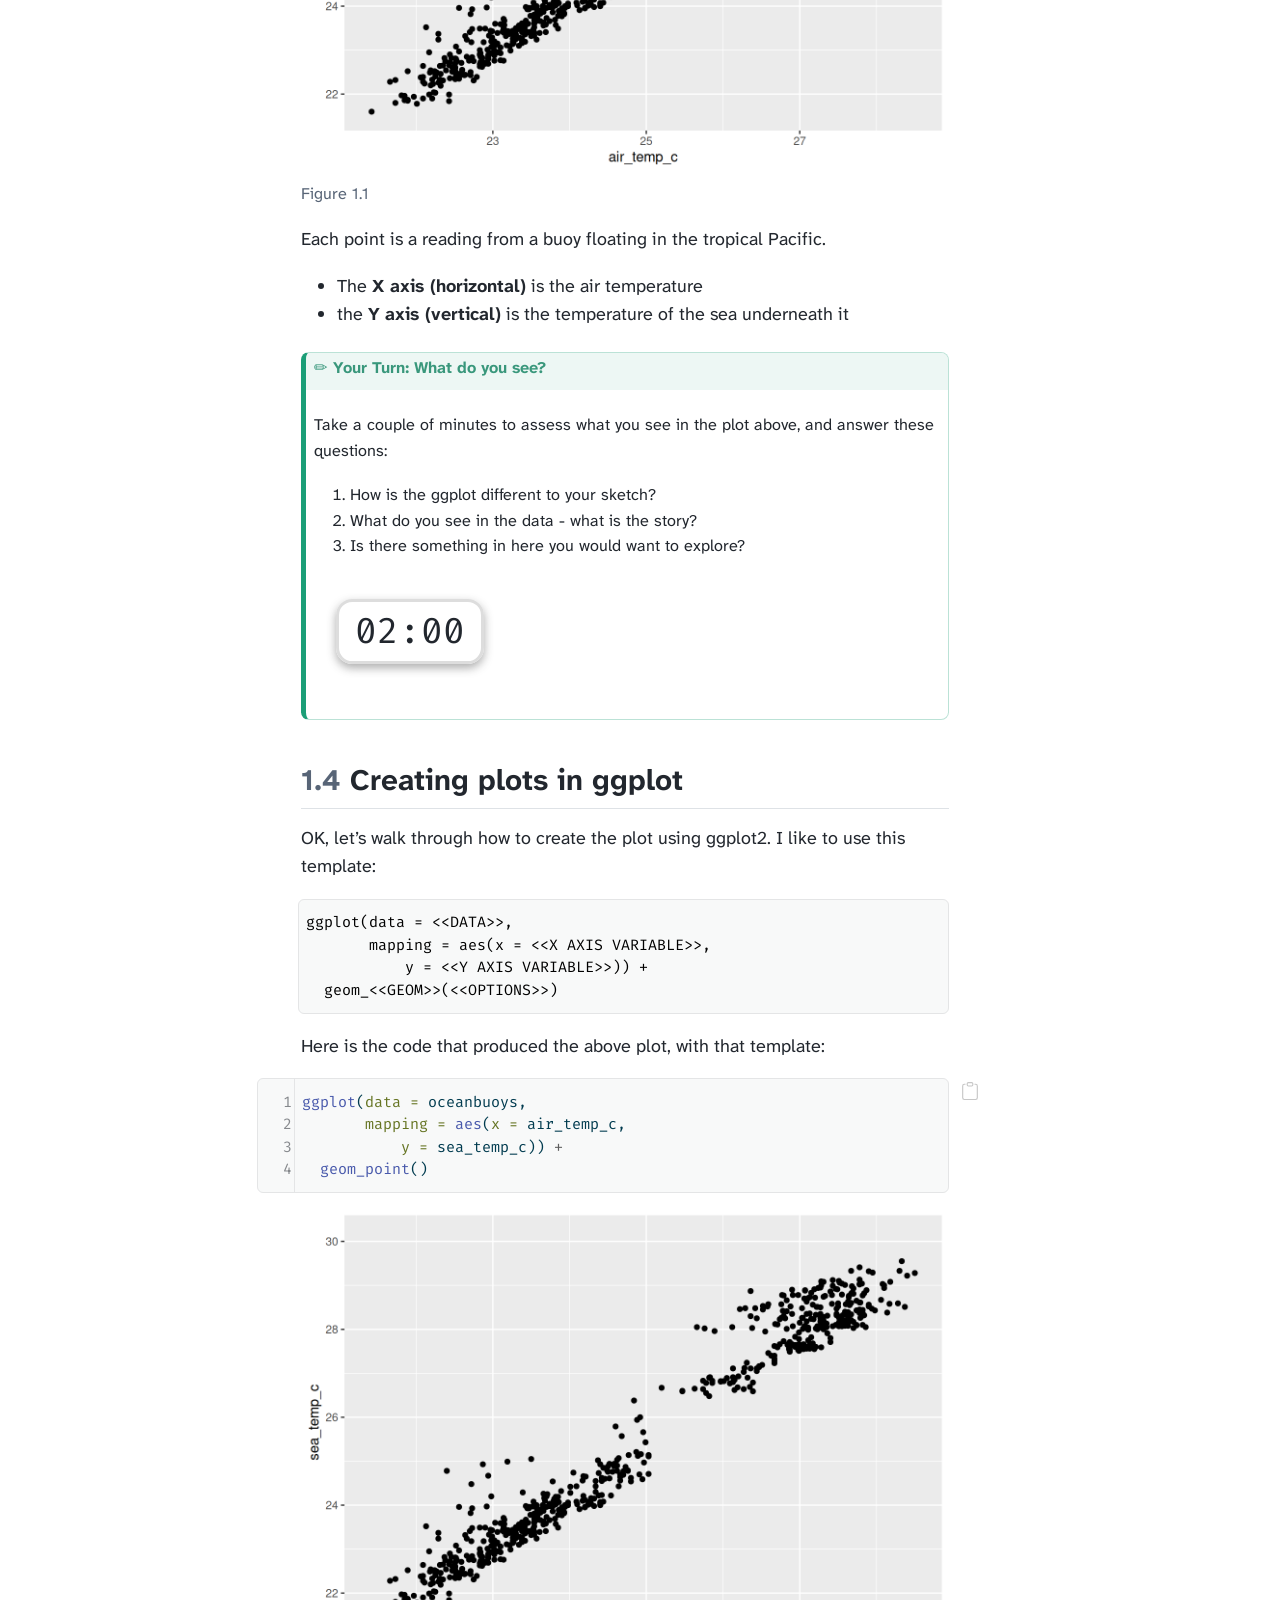
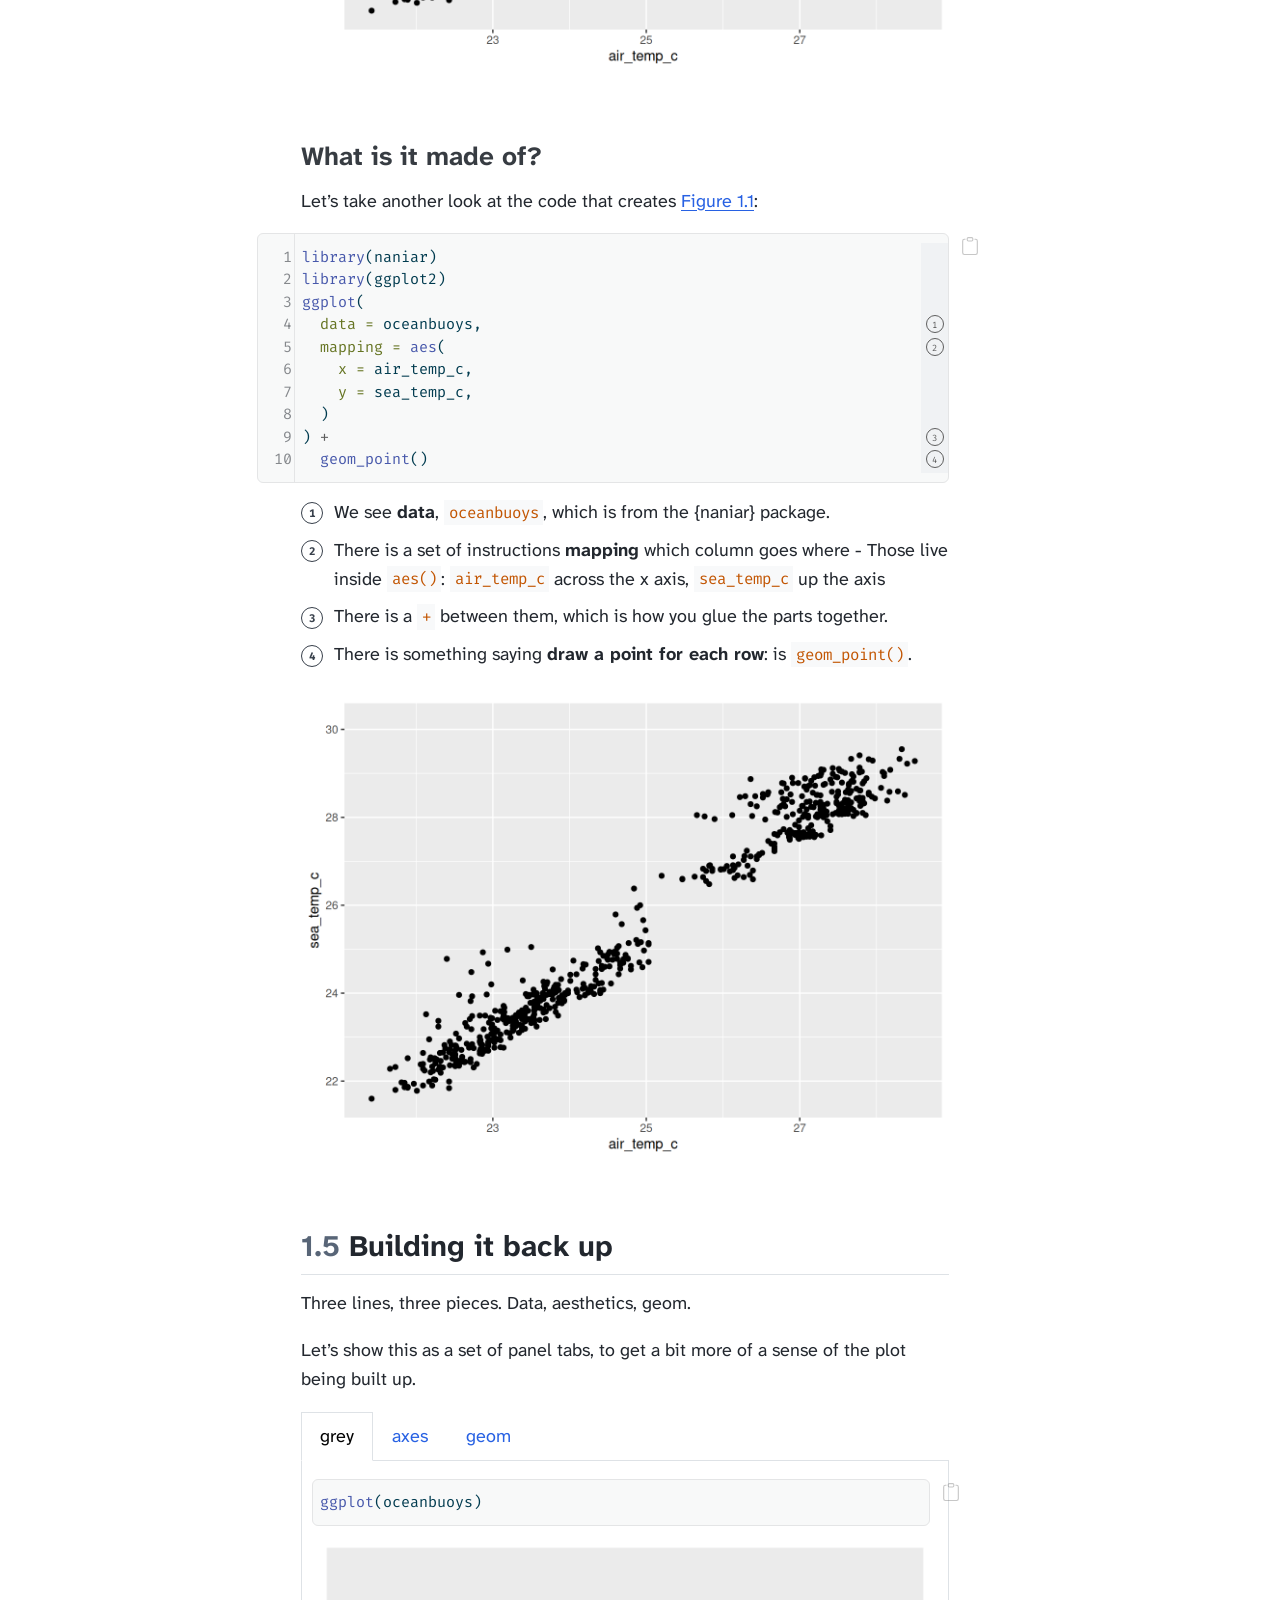
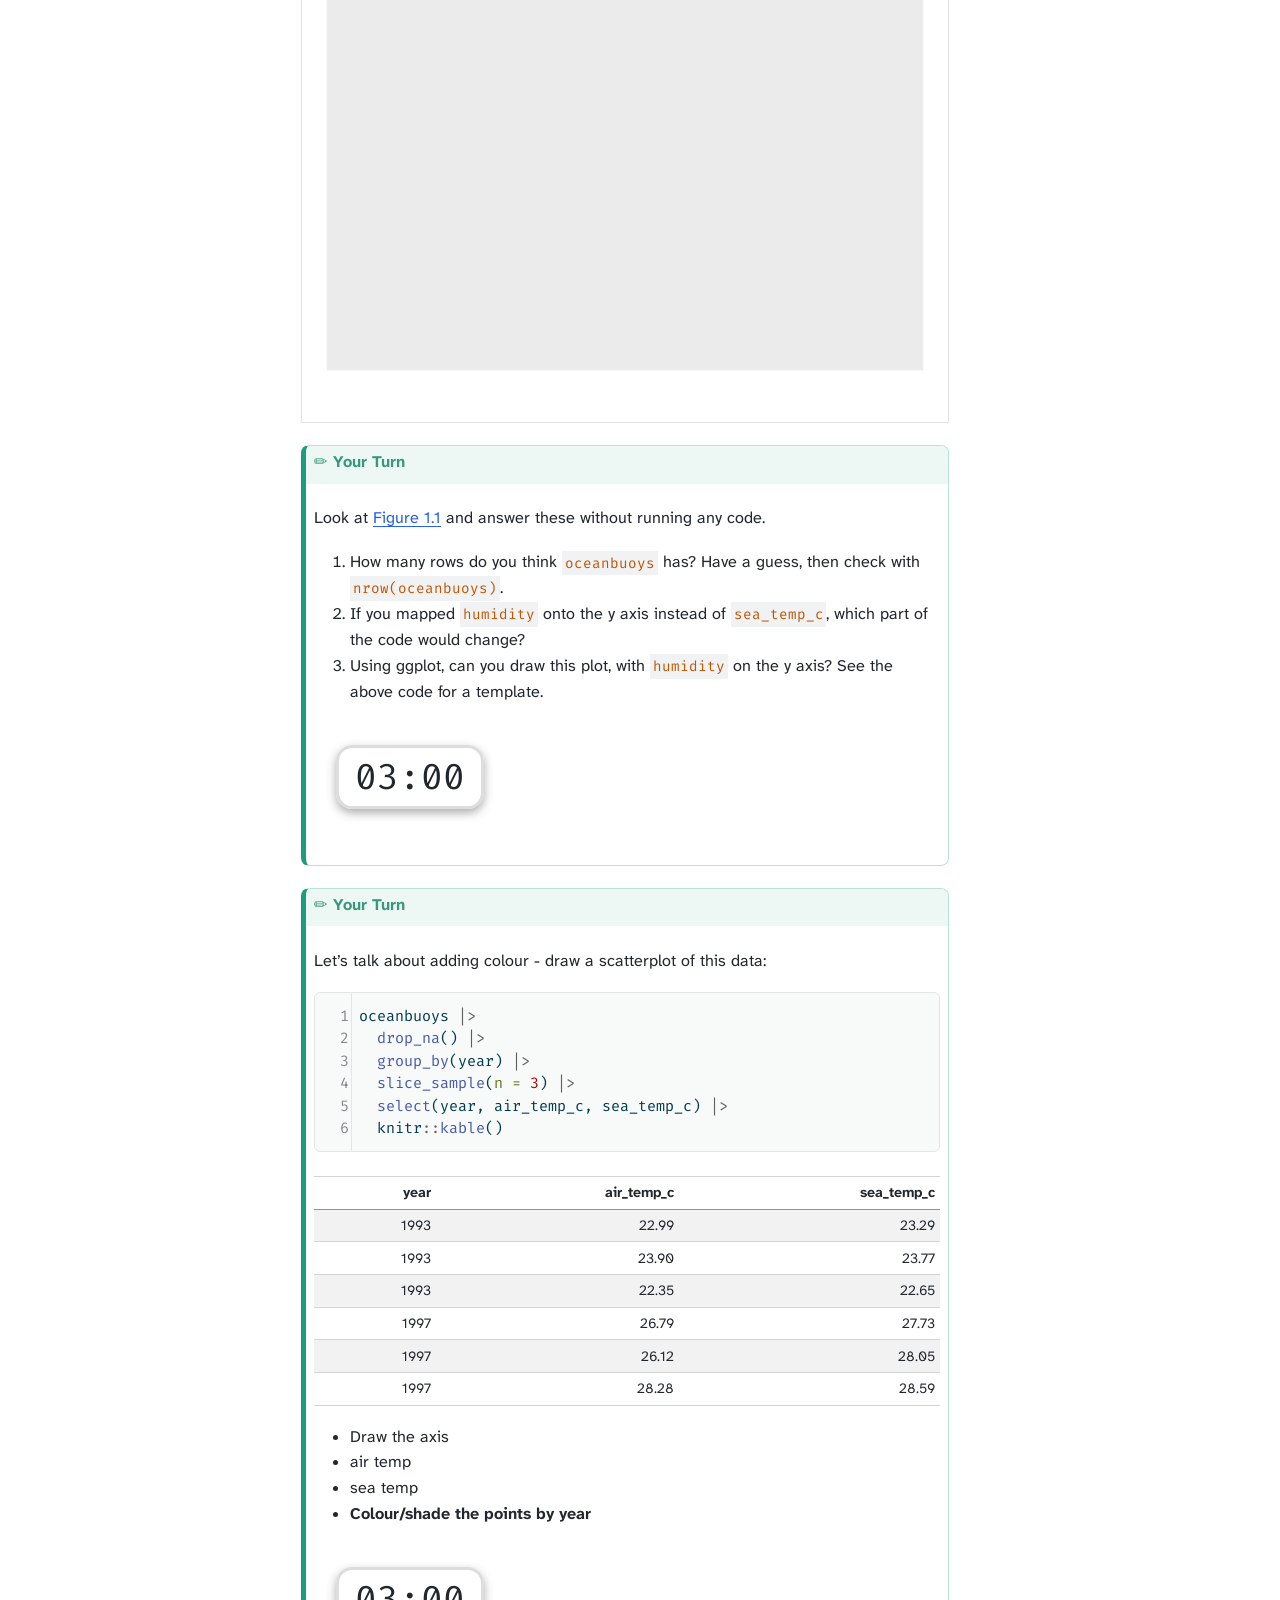
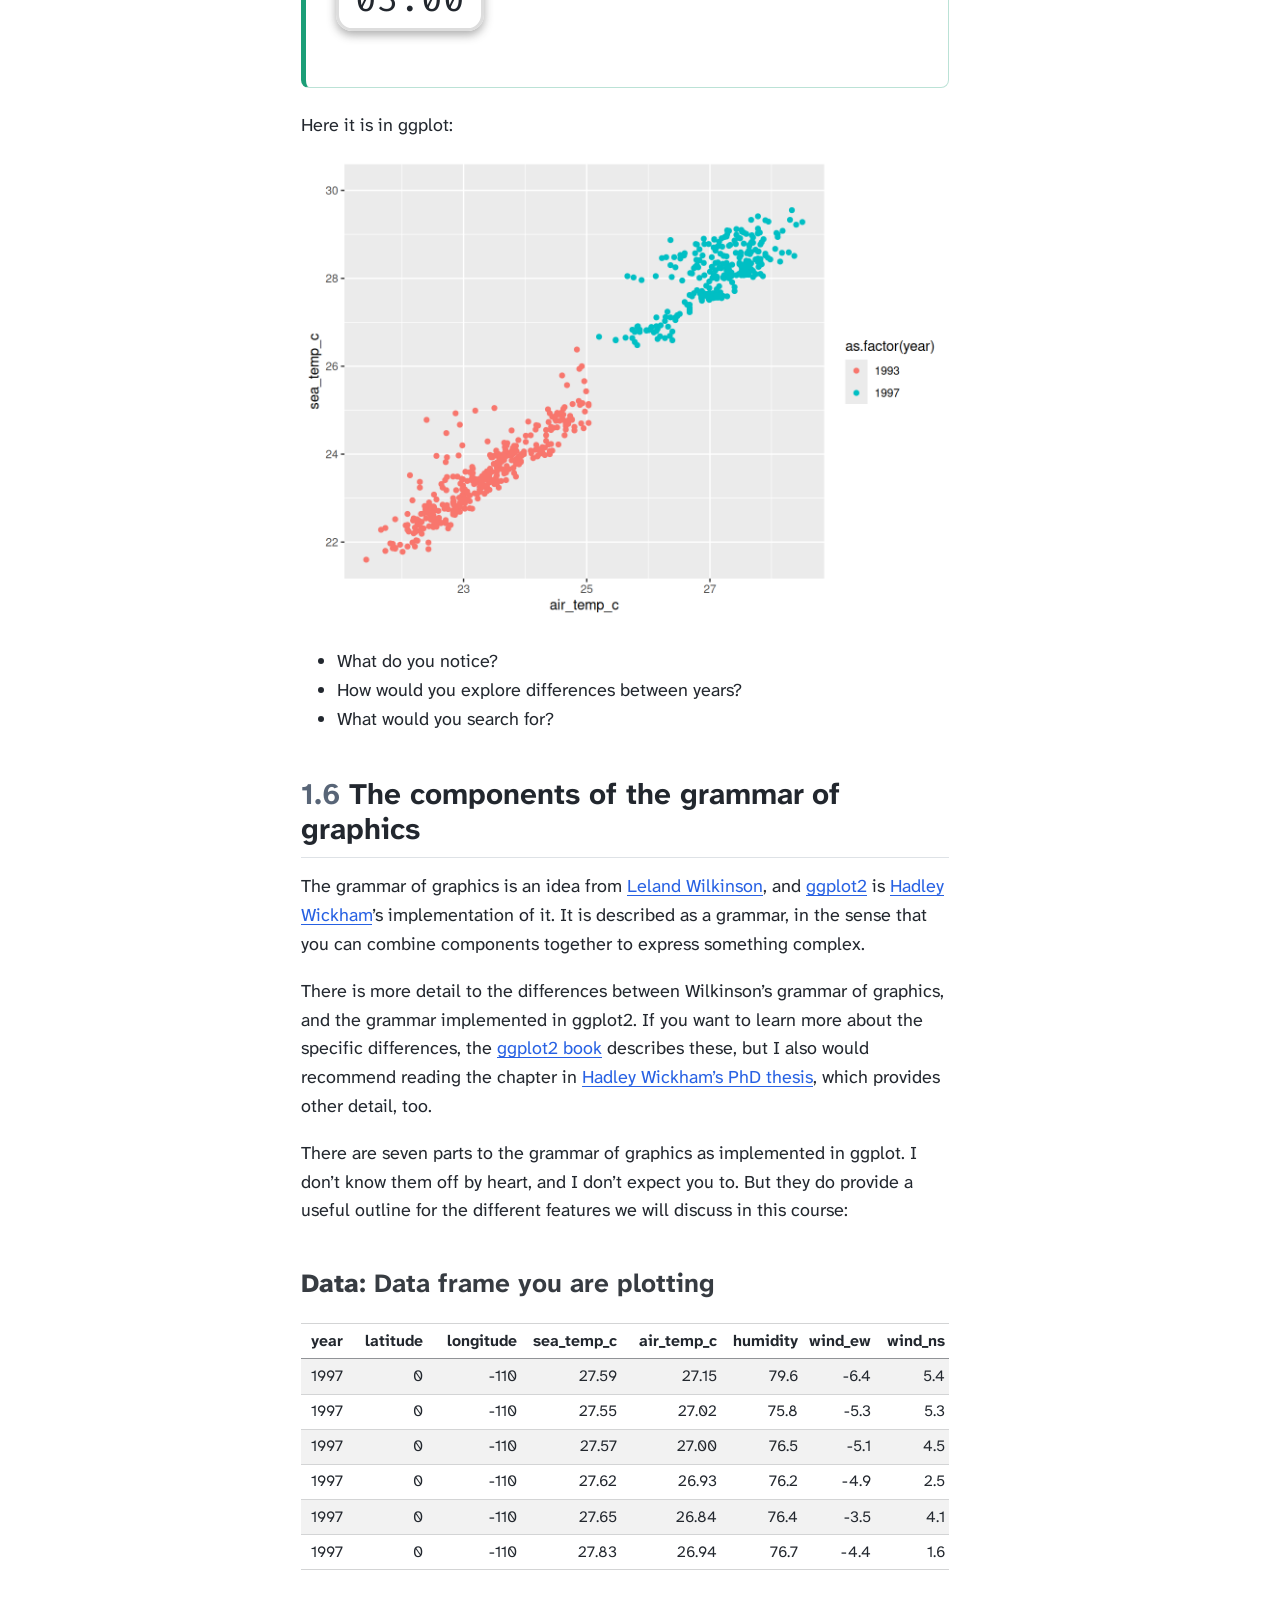
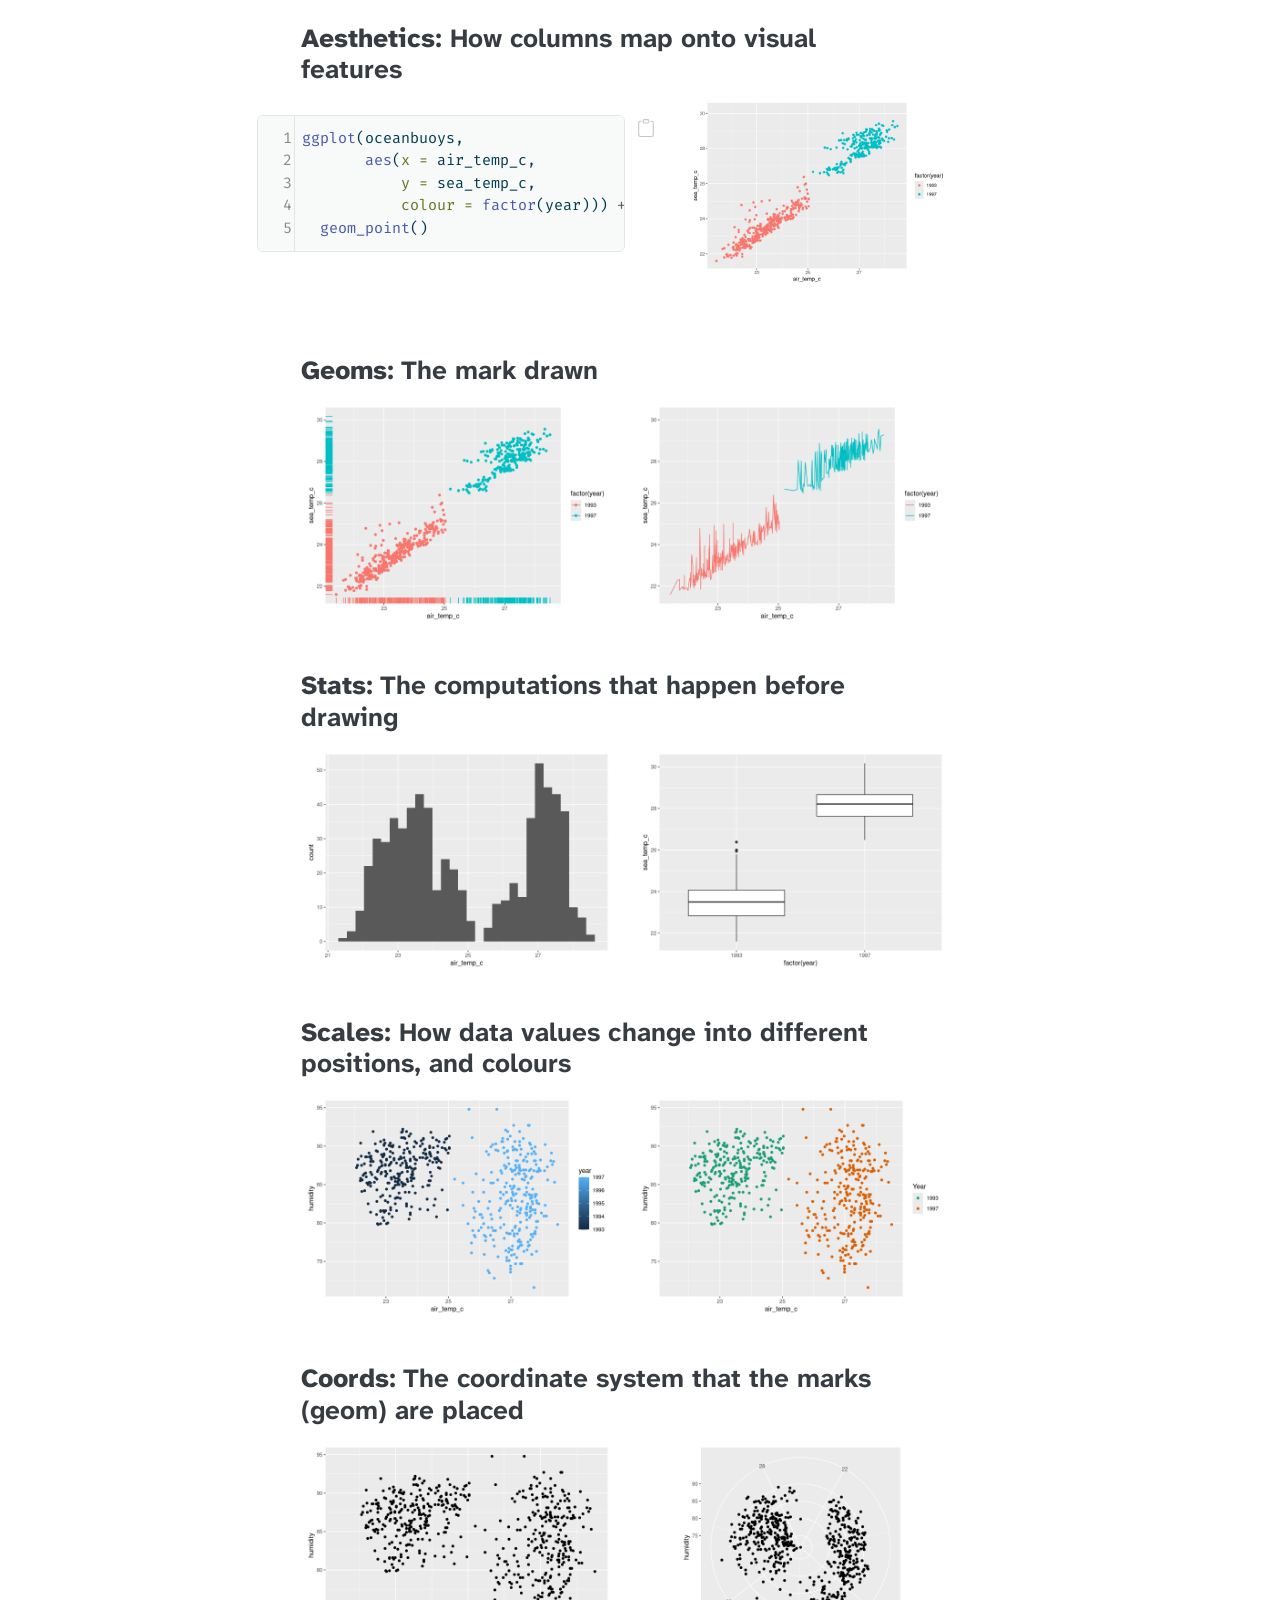
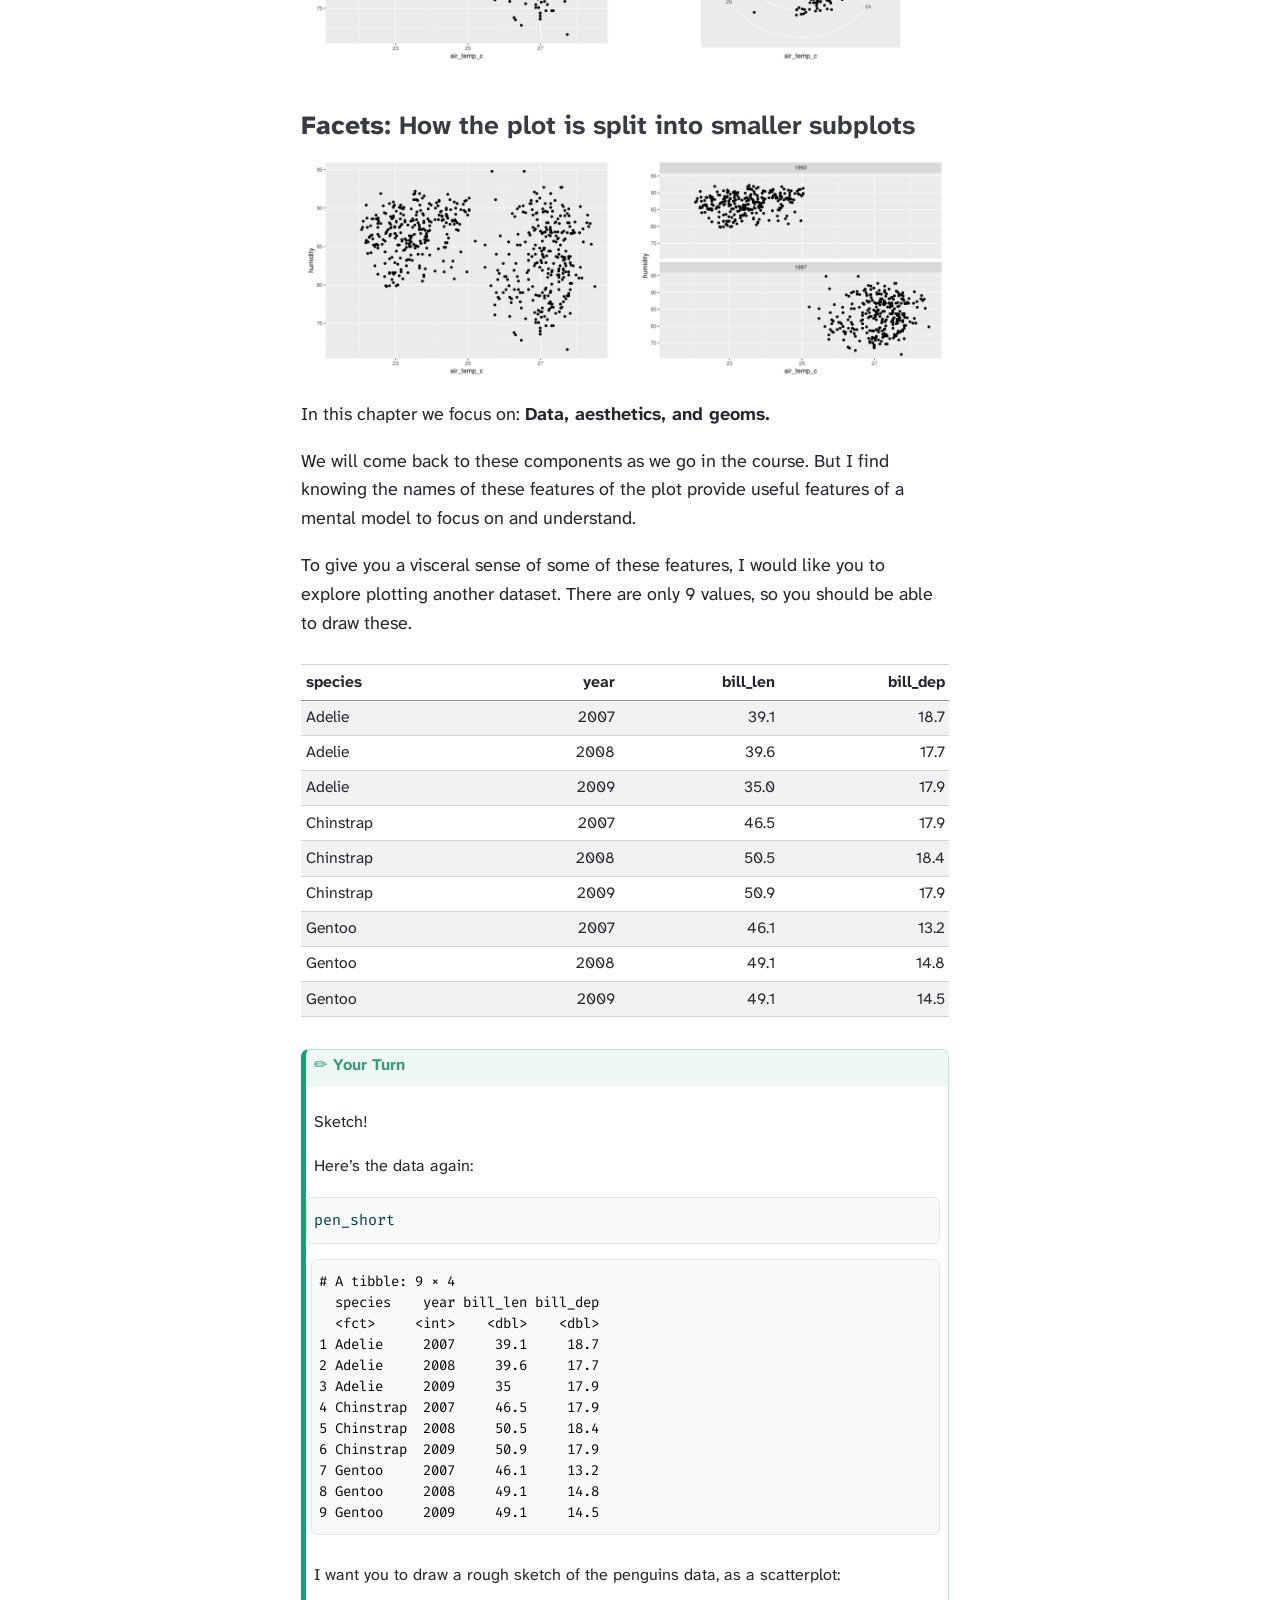
==== commit cc2e960a: "Built site for gh-pages" ====
--- a/anatomy-of-a-ggplot.html
+++ b/anatomy-of-a-ggplot.html
@@ -524,7 +524,7 @@
 </ul>
 <div class="cell">
 <div class="cell-output-display">
-<countdown-timer class="countdown" id="timer_ad64c012" minutes="5" seconds="0" update-every="1" tabindex="0" style="right:0;bottom:0;"></countdown-timer>
+<countdown-timer class="countdown" id="timer_cb9cb3a5" minutes="5" seconds="0" update-every="1" tabindex="0" style="right:0;bottom:0;"></countdown-timer>
 </div>
 </div>
 </div>
@@ -540,7 +540,7 @@
 <p>I’ve created a data visualisation of this data using ggplot2:</p>
 <div class="cell">
 <div class="cell-output-display">
-<div id="fig-elnino" class="quarto-float quarto-figure quarto-figure-center anchored" alt="Scatterplot of sea temperature against air temperature. The points form two separate clusters." width="672">
+<div id="fig-elnino" class="quarto-float quarto-figure quarto-figure-center anchored" width="672" alt="Scatterplot of sea temperature against air temperature. The points form two separate clusters.">
 <figure class="quarto-float quarto-float-fig figure">
 <div aria-describedby="fig-elnino-caption-0ceaefa1-69ba-4598-a22c-09a6ac19f8ca">
 <img src="anatomy-of-a-ggplot_files/figure-html/fig-elnino-1.png" id="fig-elnino" class="img-fluid figure-img" alt="Scatterplot of sea temperature against air temperature. The points form two separate clusters." width="672">
@@ -575,7 +575,7 @@
 </ol>
 <div class="cell">
 <div class="cell-output-display">
-<countdown-timer class="countdown" id="timer_a7e5731f" minutes="2" seconds="0" update-every="1" tabindex="0" style="right:0;bottom:0;"></countdown-timer>
+<countdown-timer class="countdown" id="timer_beffdb81" minutes="2" seconds="0" update-every="1" tabindex="0" style="right:0;bottom:0;"></countdown-timer>
 </div>
 </div>
 </div>
@@ -726,7 +726,7 @@
 </ol>
 <div class="cell">
 <div class="cell-output-display">
-<countdown-timer class="countdown" id="timer_4023def2" minutes="3" seconds="0" update-every="1" tabindex="0" style="right:0;bottom:0;"></countdown-timer>
+<countdown-timer class="countdown" id="timer_eedbdc7f" minutes="3" seconds="0" update-every="1" tabindex="0" style="right:0;bottom:0;"></countdown-timer>
 </div>
 </div>
 </div>
@@ -801,7 +801,7 @@
 </ul>
 <div class="cell">
 <div class="cell-output-display">
-<countdown-timer class="countdown" id="timer_487b65c4" minutes="3" seconds="0" update-every="1" tabindex="0" style="right:0;bottom:0;"></countdown-timer>
+<countdown-timer class="countdown" id="timer_3066601b" minutes="3" seconds="0" update-every="1" tabindex="0" style="right:0;bottom:0;"></countdown-timer>
 </div>
 </div>
 </div>
@@ -1134,7 +1134,7 @@
 <p>Let’s take 5 minutes to do this - I’ll draw this too.</p>
 <div class="cell">
 <div class="cell-output-display">
-<countdown-timer class="countdown" id="timer_1ce1d169" minutes="5" seconds="0" update-every="1" tabindex="0" style="right:0;bottom:0;"></countdown-timer>
+<countdown-timer class="countdown" id="timer_0342352e" minutes="5" seconds="0" update-every="1" tabindex="0" style="right:0;bottom:0;"></countdown-timer>
 </div>
 </div>
 </div>
@@ -1189,7 +1189,7 @@
 </ul>
 <div class="cell">
 <div class="cell-output-display">
-<countdown-timer class="countdown" id="timer_bf35c41b" minutes="3" seconds="0" update-every="1" tabindex="0" style="right:0;bottom:0;"></countdown-timer>
+<countdown-timer class="countdown" id="timer_ee6b5b87" minutes="3" seconds="0" update-every="1" tabindex="0" style="right:0;bottom:0;"></countdown-timer>
 </div>
 </div>
 <p>There are many decisions you need to make when making a plot. I think ggplot really does a great job of breaking down those components in a way that make you think about the data, at the right level of detail.</p>
@@ -1497,7 +1497,7 @@
 </div>
 <div class="cell">
 <div class="cell-output-display">
-<countdown-timer class="countdown" id="timer_cb572145" minutes="5" seconds="0" update-every="1" tabindex="0" style="right:0;bottom:0;"></countdown-timer>
+<countdown-timer class="countdown" id="timer_ba921131" minutes="5" seconds="0" update-every="1" tabindex="0" style="right:0;bottom:0;"></countdown-timer>
 </div>
 </div>
 </div>
@@ -1602,7 +1602,7 @@
 </ol>
 <div class="cell">
 <div class="cell-output-display">
-<countdown-timer class="countdown" id="timer_a5a87fcc" minutes="5" seconds="0" update-every="1" tabindex="0" style="right:0;bottom:0;"></countdown-timer>
+<countdown-timer class="countdown" id="timer_e196086e" minutes="5" seconds="0" update-every="1" tabindex="0" style="right:0;bottom:0;"></countdown-timer>
 </div>
 </div>
 </div>
@@ -1681,7 +1681,7 @@
 </ol>
 <div class="cell">
 <div class="cell-output-display">
-<countdown-timer class="countdown" id="timer_0c813e48" minutes="5" seconds="0" update-every="1" tabindex="0" style="right:0;bottom:0;"></countdown-timer>
+<countdown-timer class="countdown" id="timer_d41301df" minutes="5" seconds="0" update-every="1" tabindex="0" style="right:0;bottom:0;"></countdown-timer>
 </div>
 </div>
 </div>
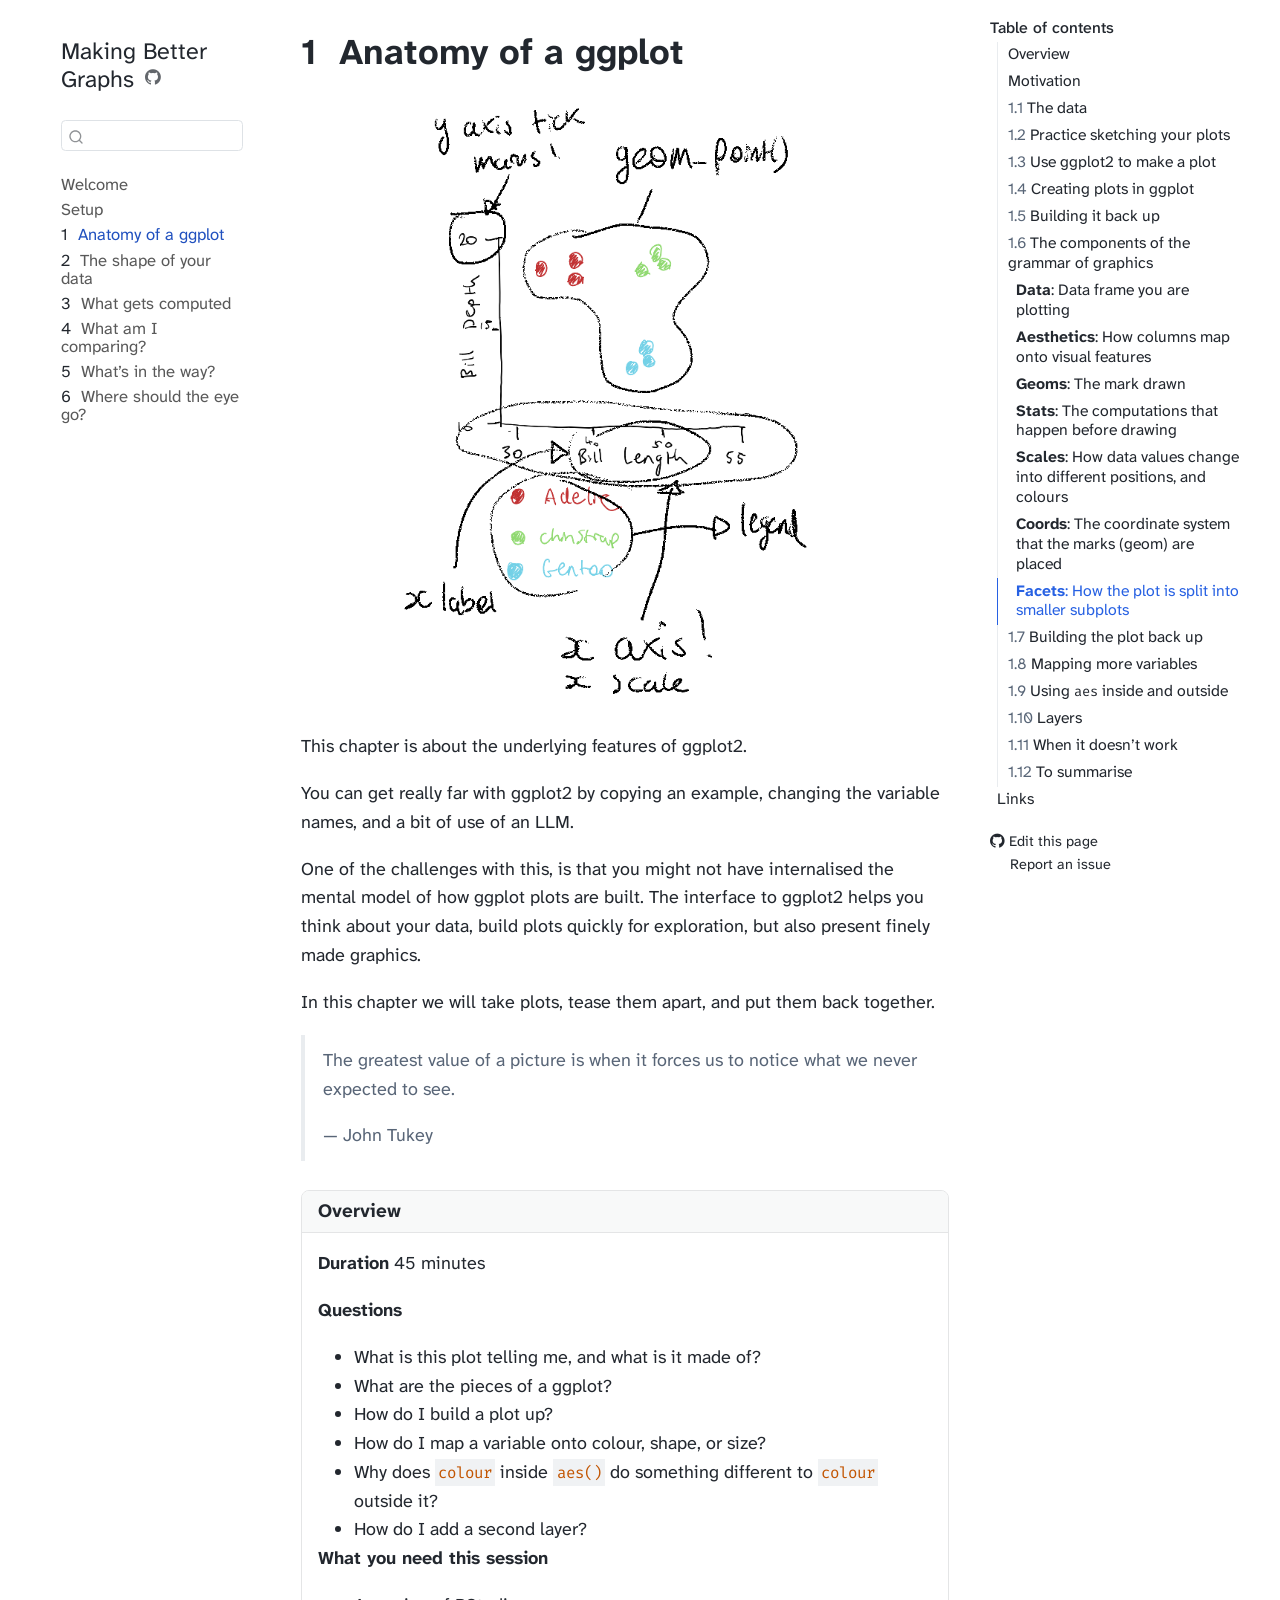
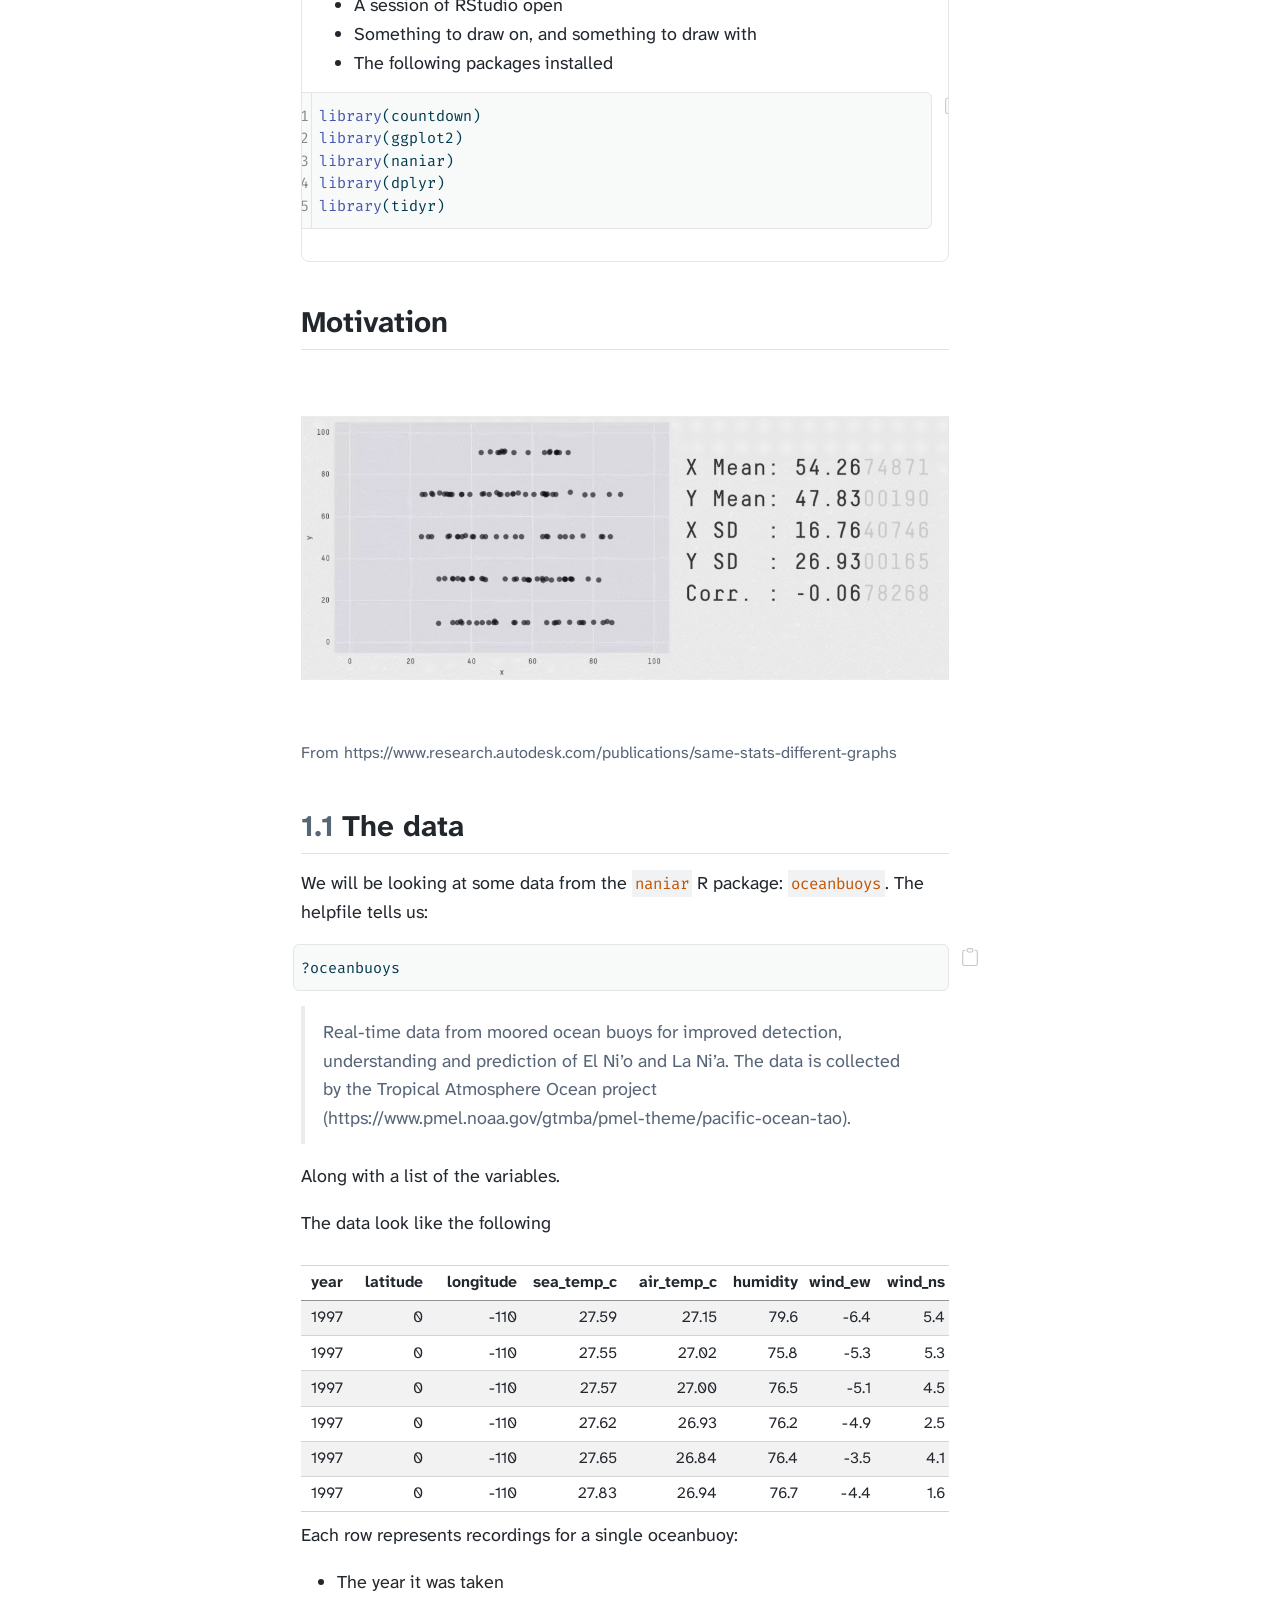
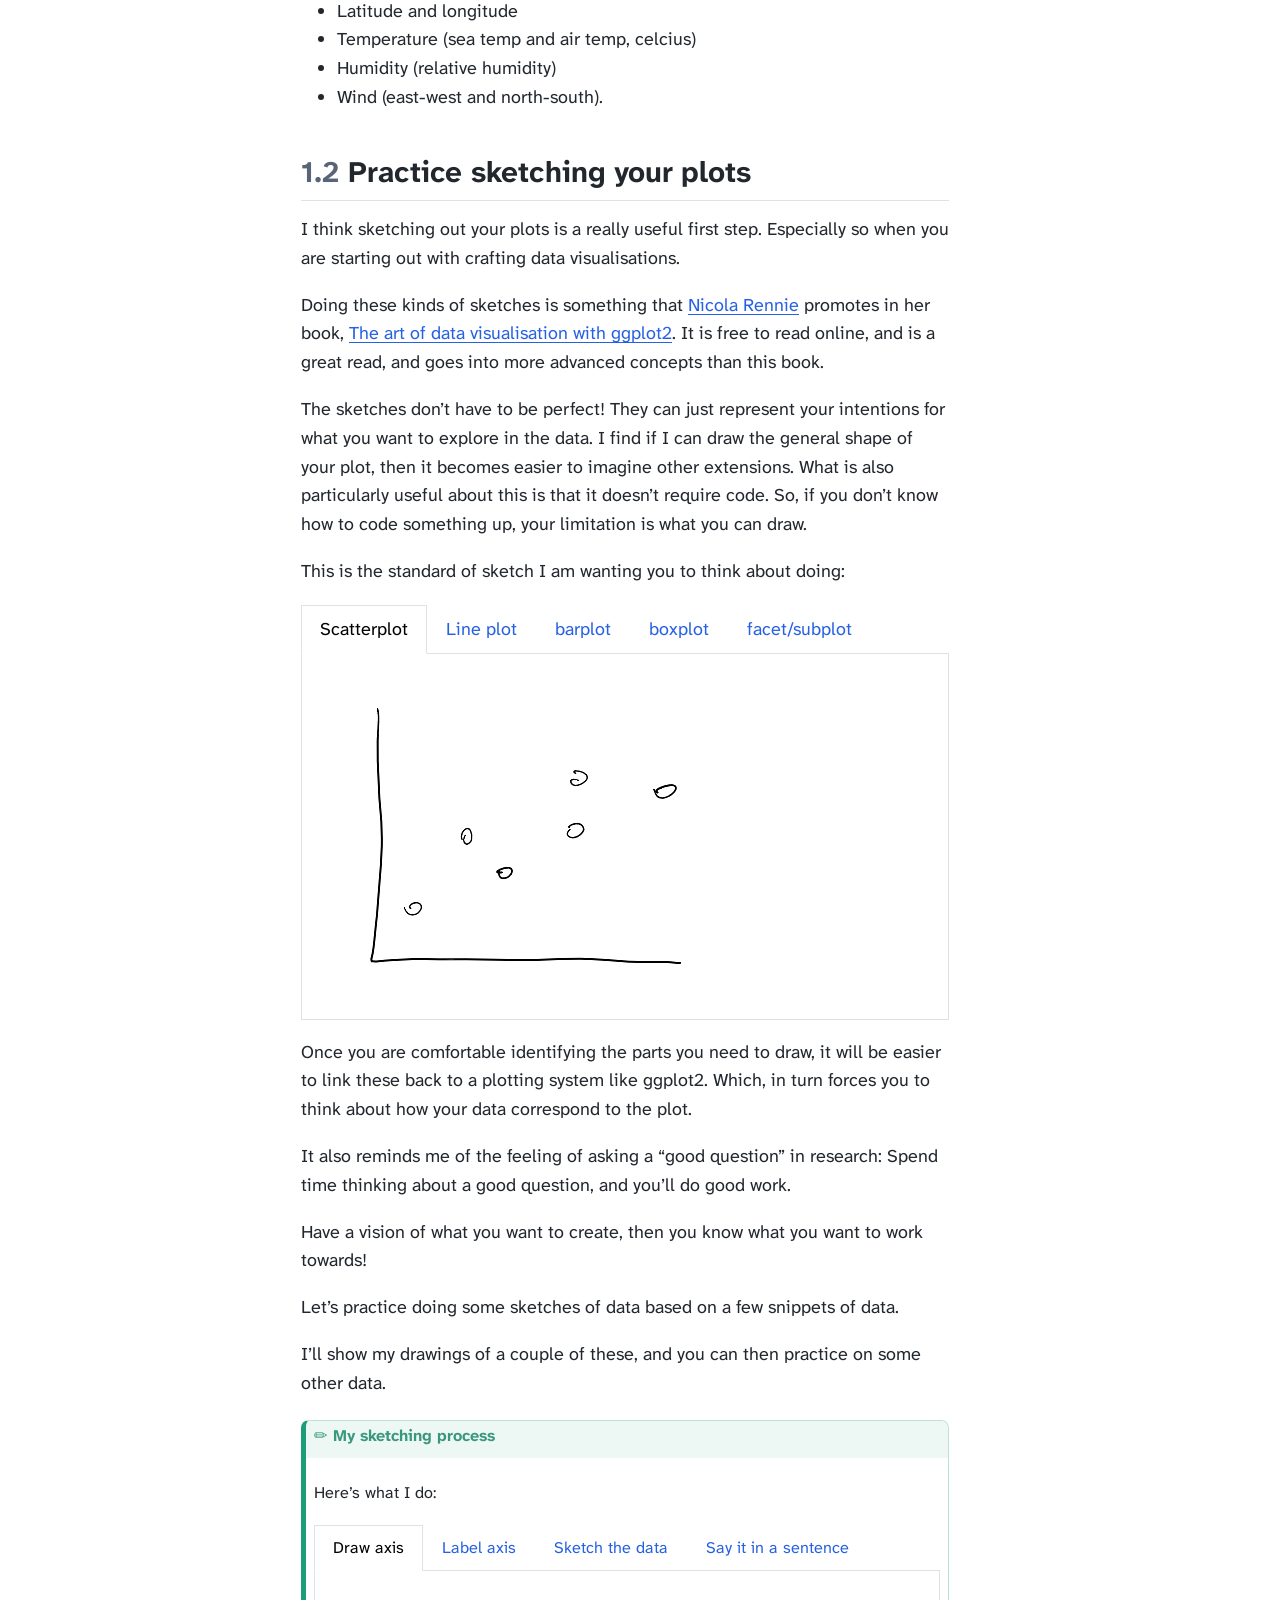
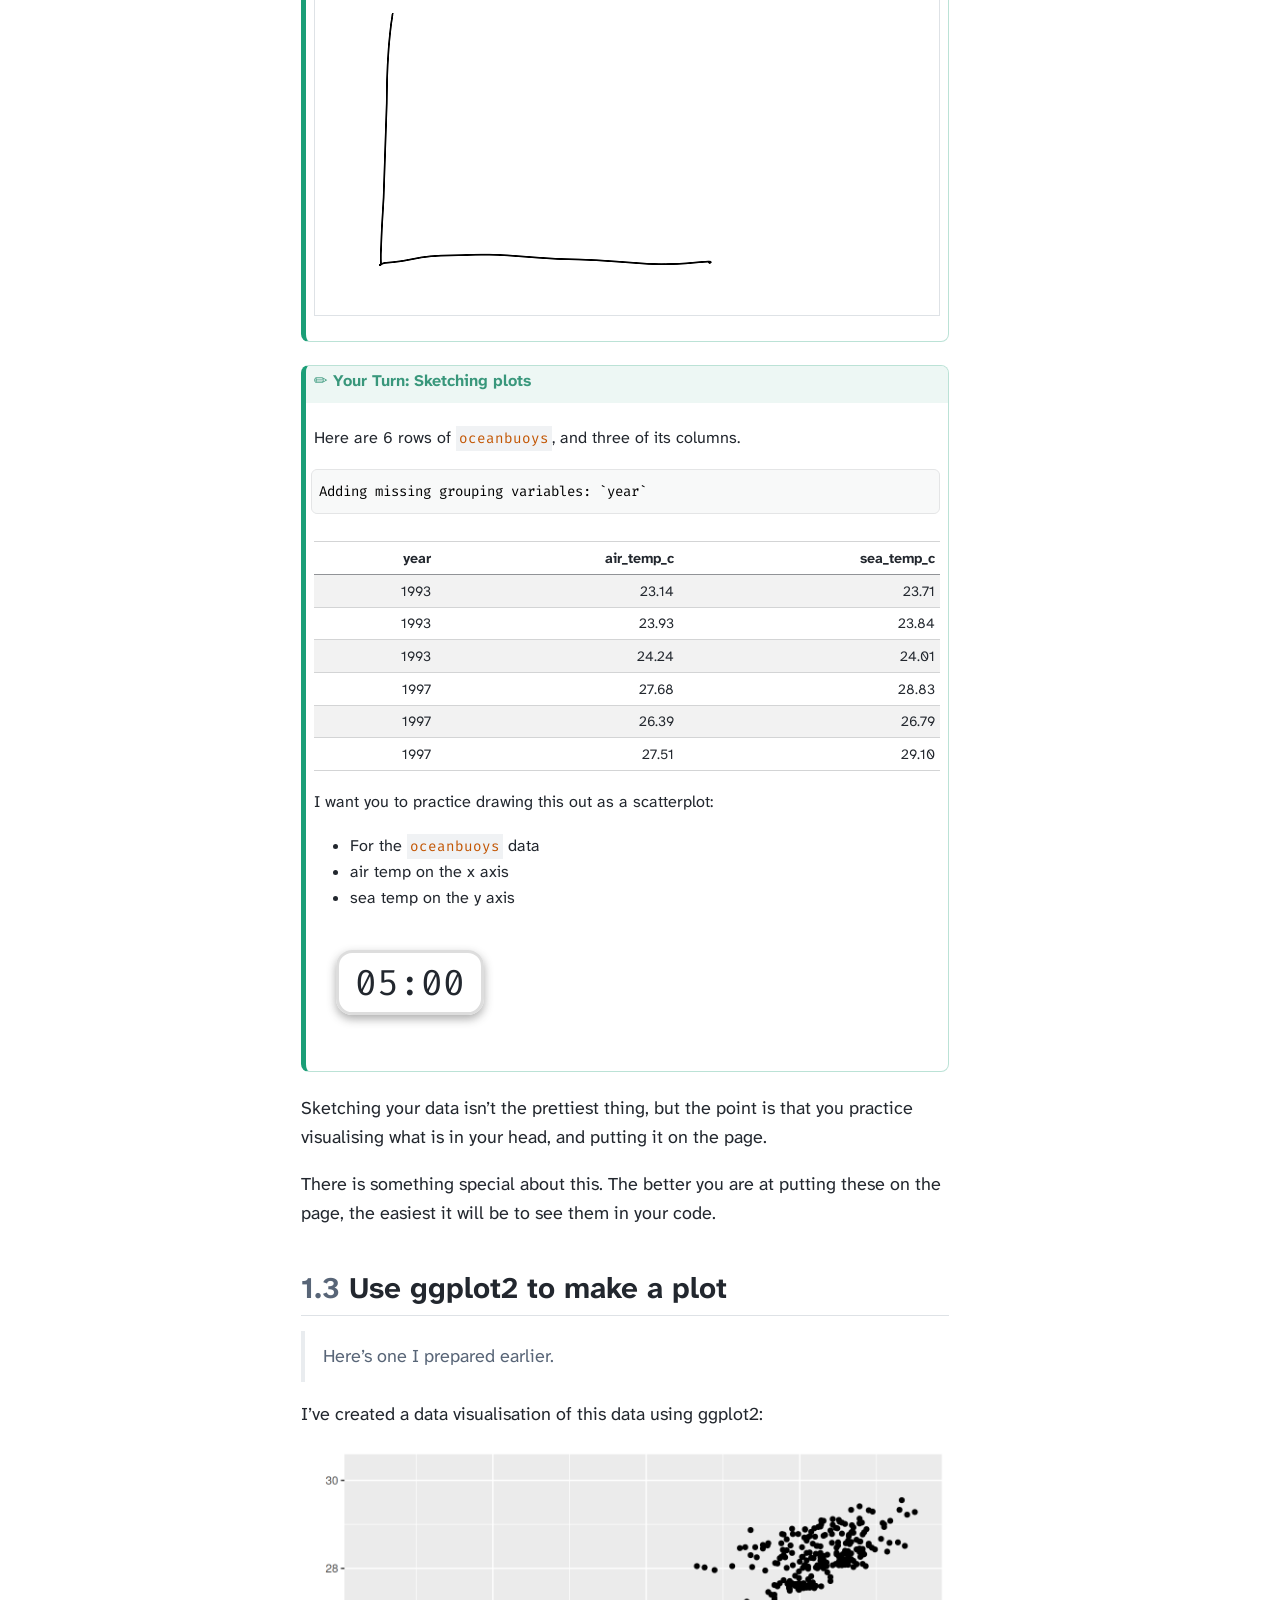
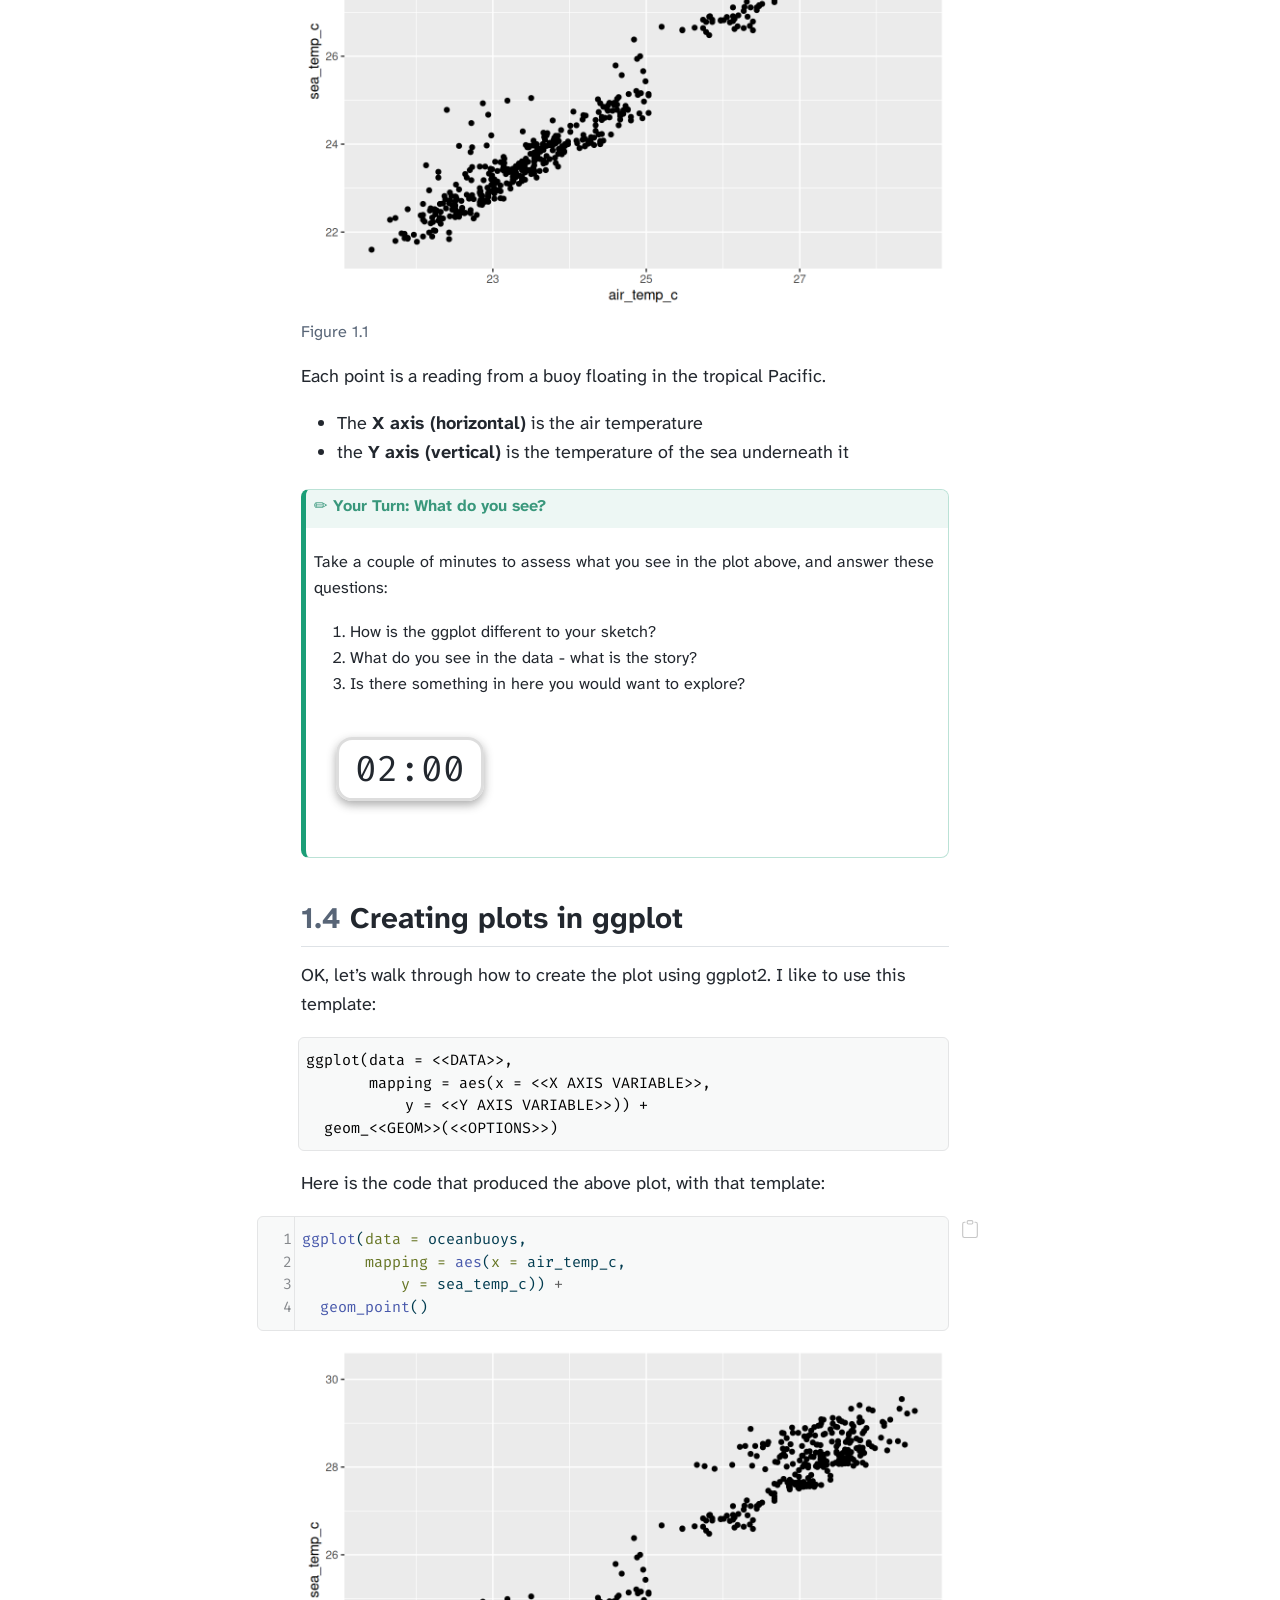
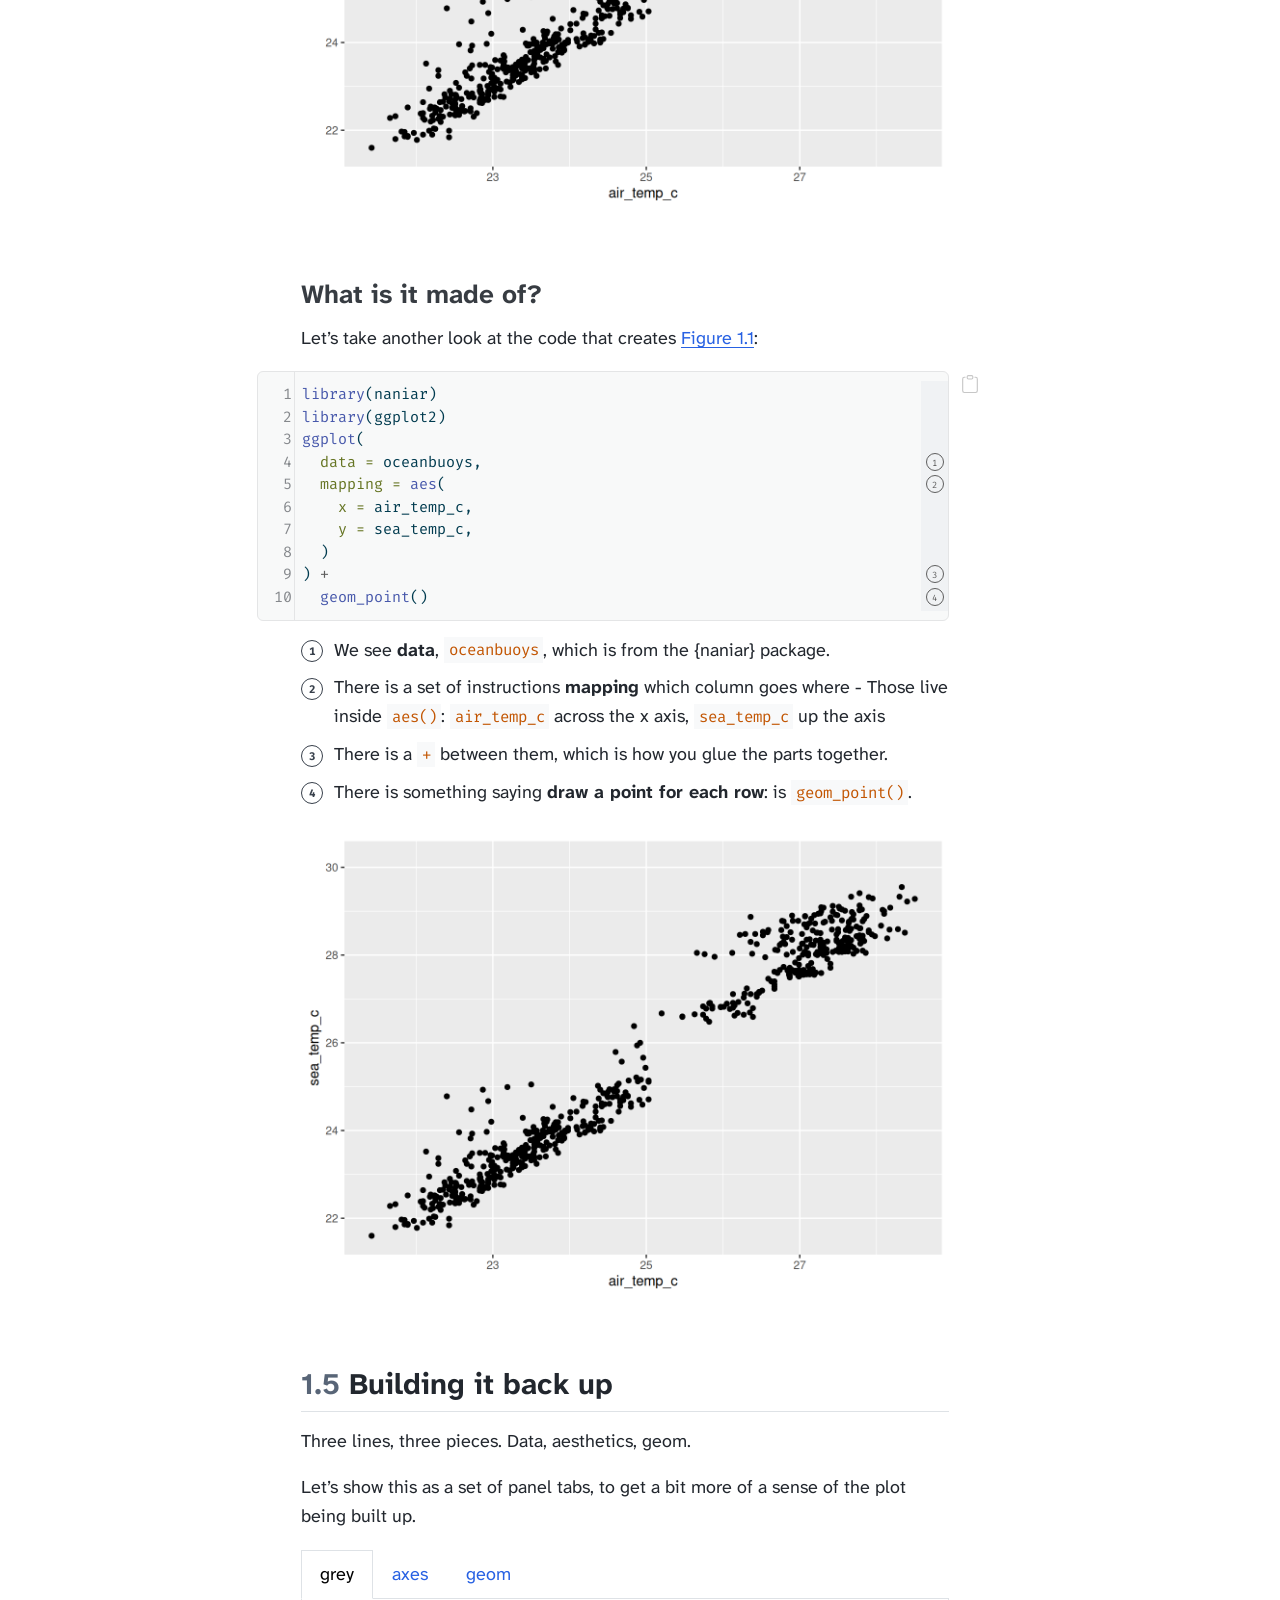
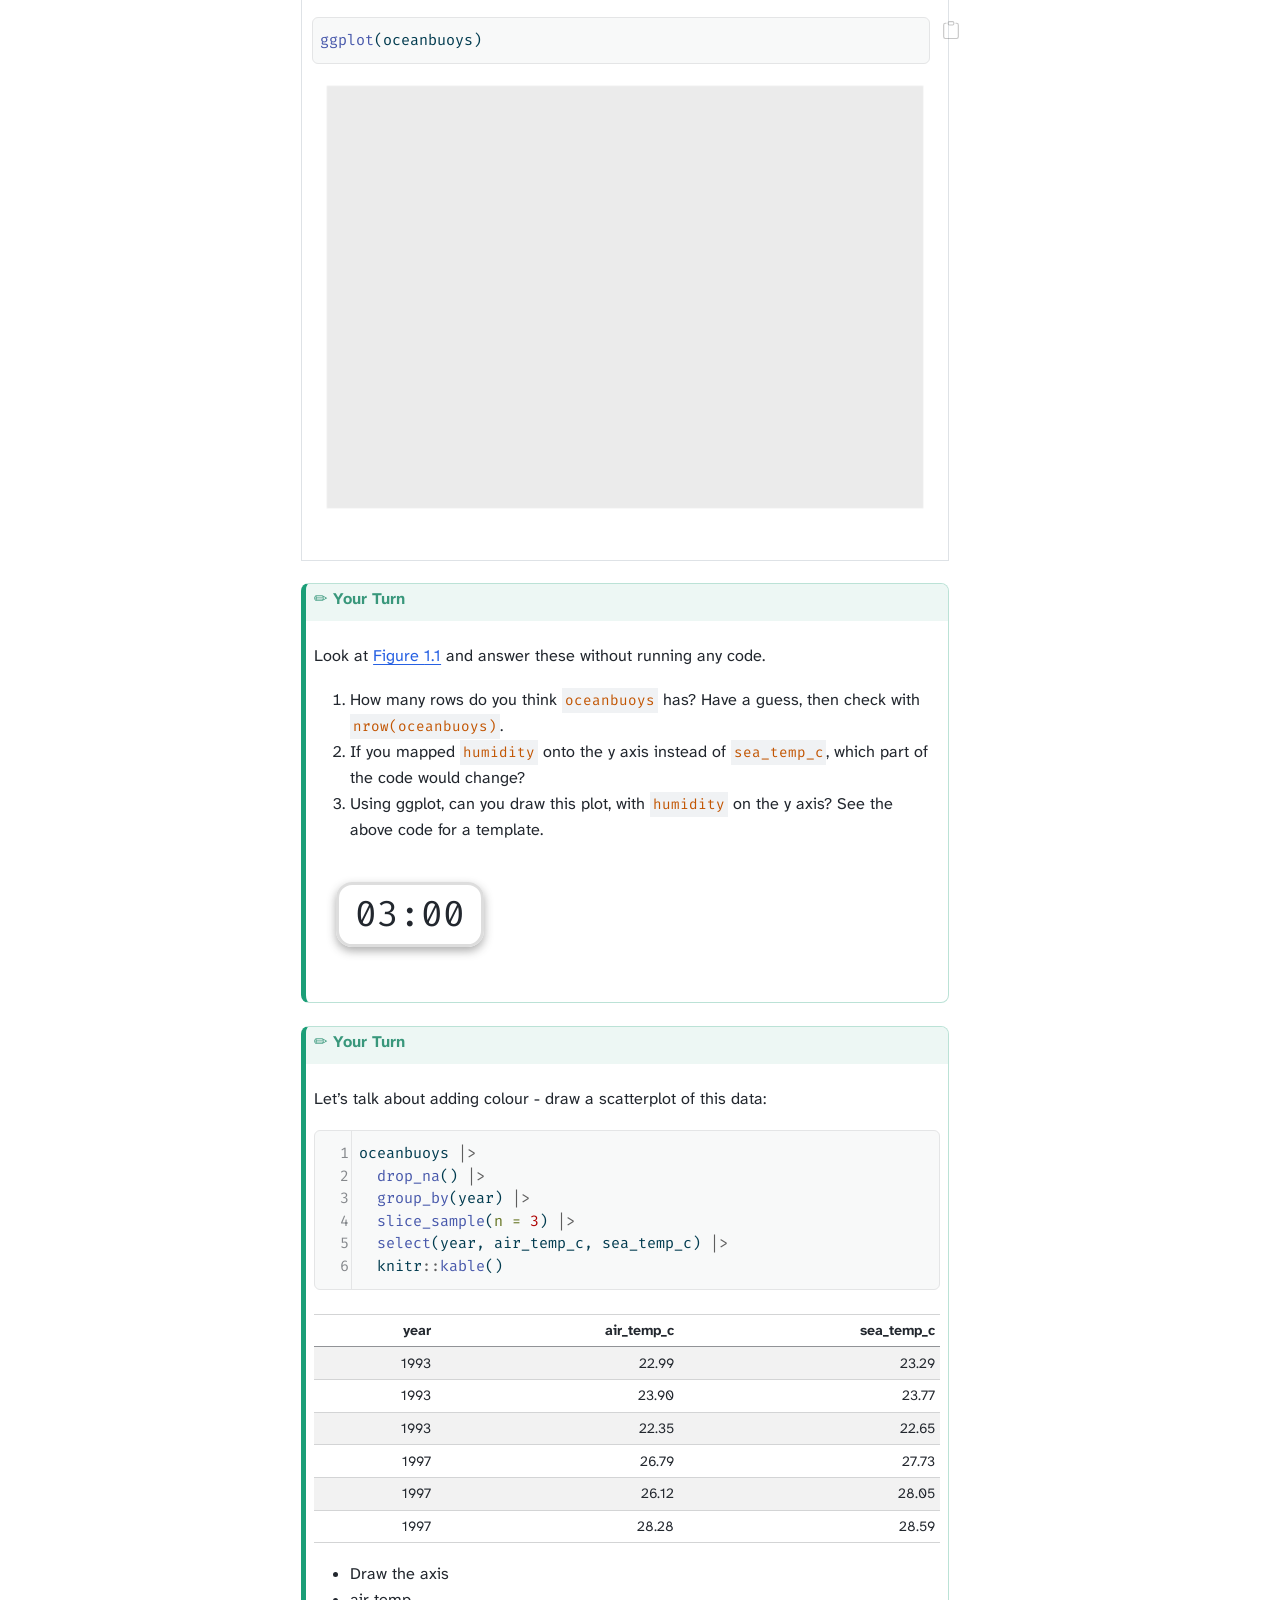
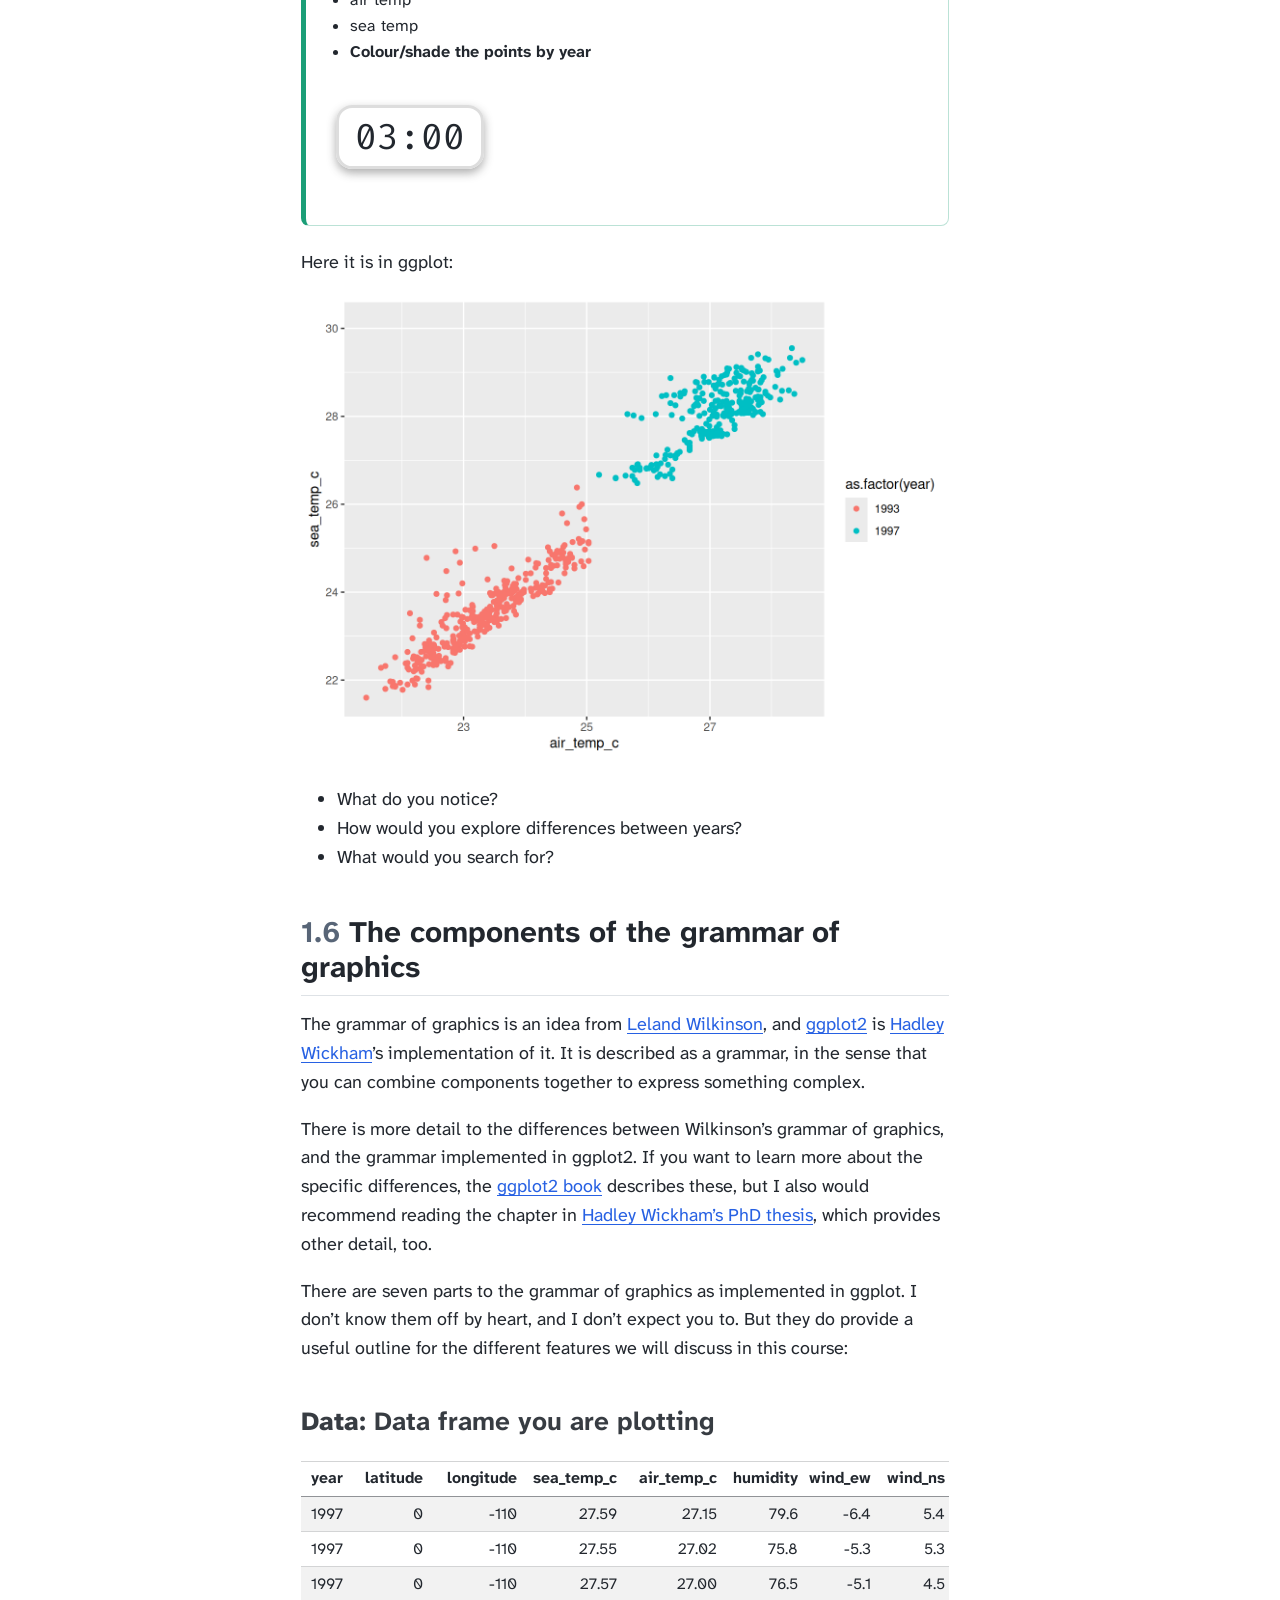
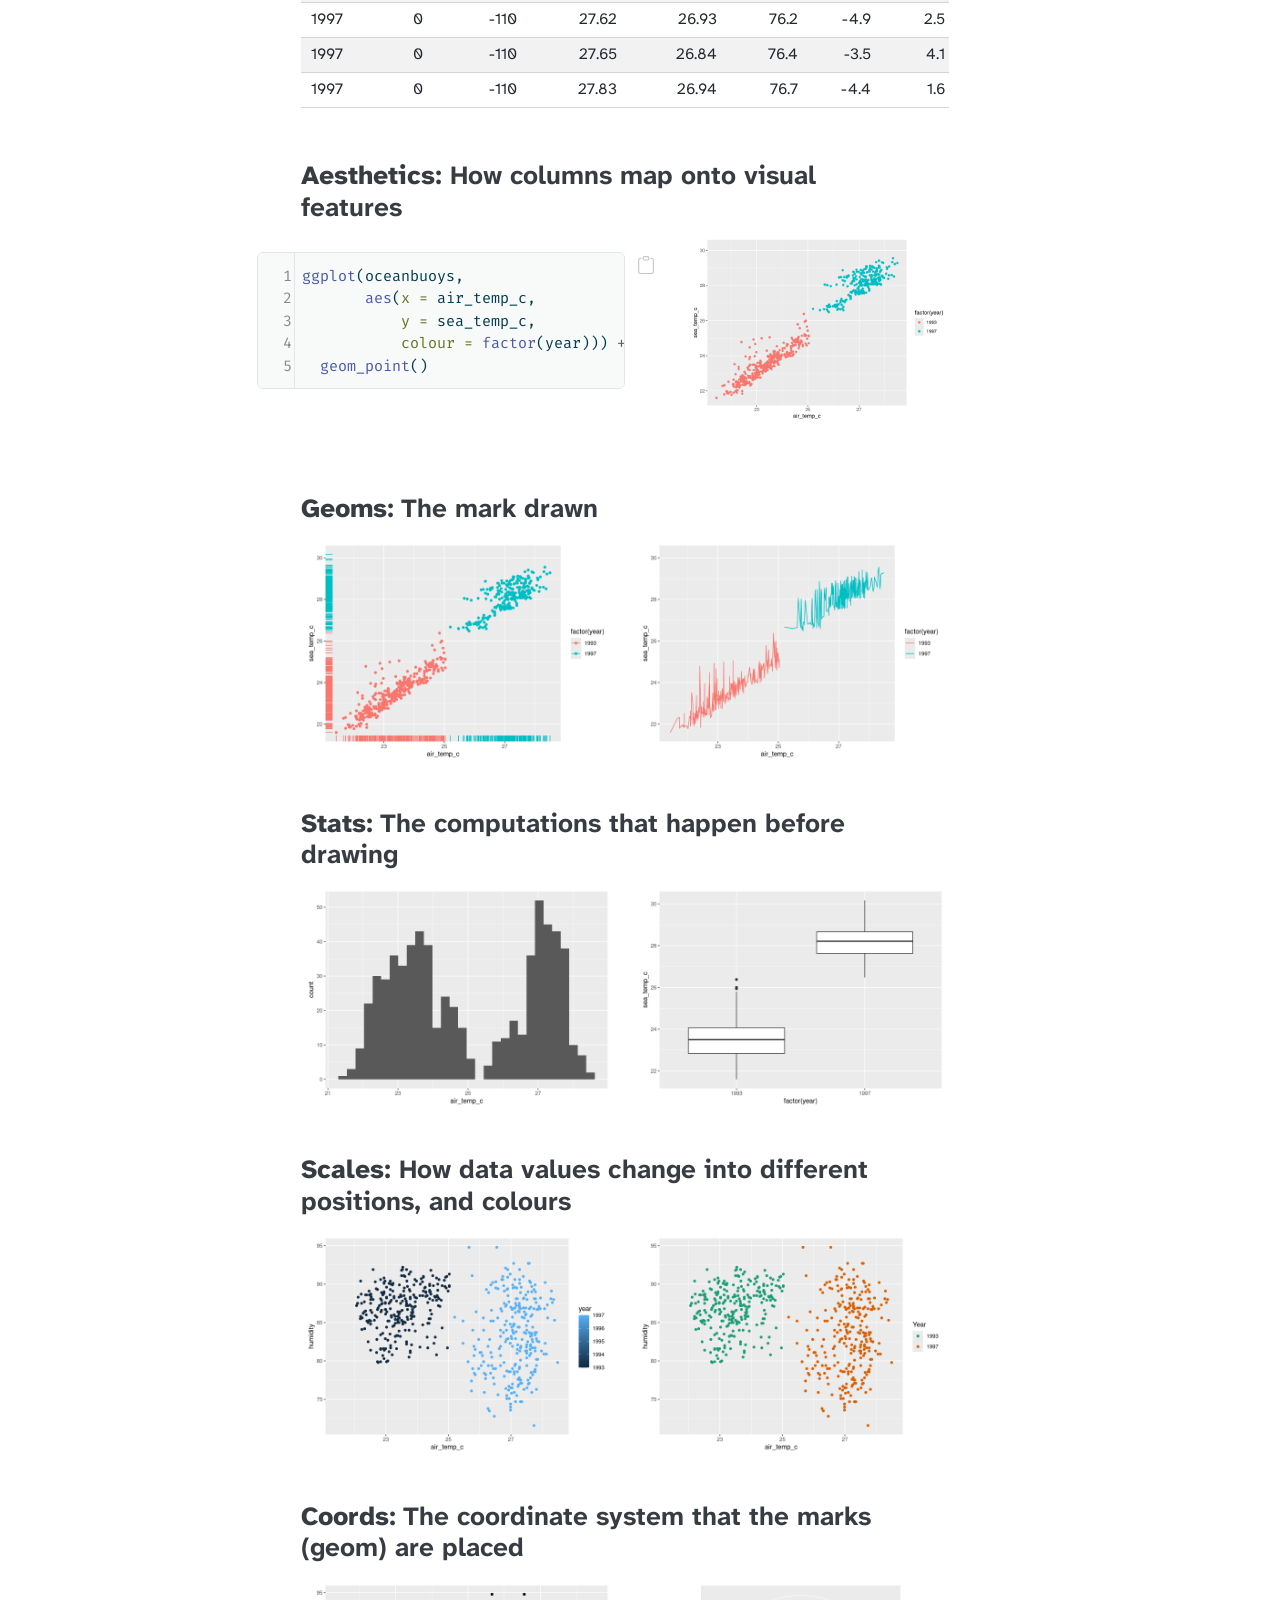
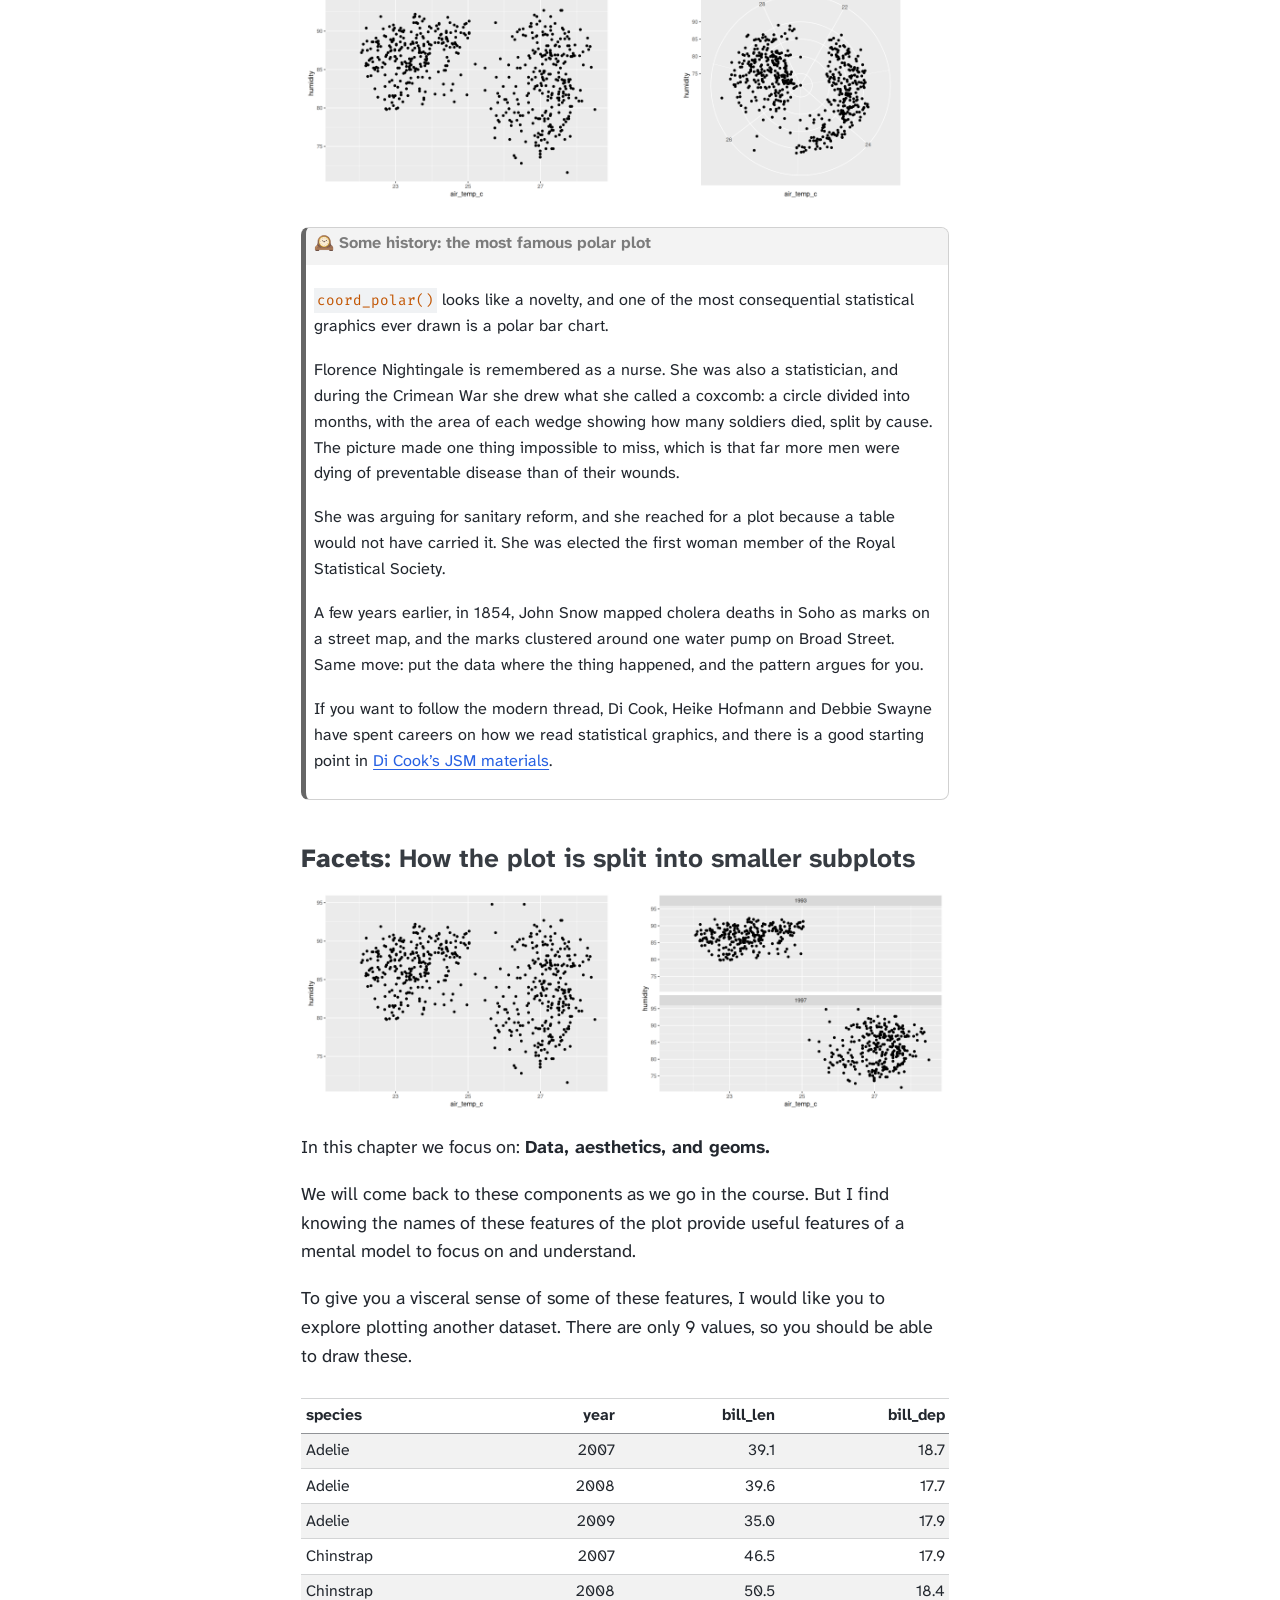
==== commit 10e05f7b: "Built site for gh-pages" ====
--- a/anatomy-of-a-ggplot.html
+++ b/anatomy-of-a-ggplot.html
@@ -183,6 +183,24 @@
  <span class="menu-text"><span class="chapter-number">3</span>&nbsp; <span class="chapter-title">What gets computed</span></span></a>
   </div>
 </li>
+        <li class="sidebar-item">
+  <div class="sidebar-item-container"> 
+  <a href="./what-am-i-comparing.html" class="sidebar-item-text sidebar-link">
+ <span class="menu-text"><span class="chapter-number">4</span>&nbsp; <span class="chapter-title">What am I comparing?</span></span></a>
+  </div>
+</li>
+        <li class="sidebar-item">
+  <div class="sidebar-item-container"> 
+  <a href="./whats-in-the-way.html" class="sidebar-item-text sidebar-link">
+ <span class="menu-text"><span class="chapter-number">5</span>&nbsp; <span class="chapter-title">What’s in the way?</span></span></a>
+  </div>
+</li>
+        <li class="sidebar-item">
+  <div class="sidebar-item-container"> 
+  <a href="./where-should-the-eye-go.html" class="sidebar-item-text sidebar-link">
+ <span class="menu-text"><span class="chapter-number">6</span>&nbsp; <span class="chapter-title">Where should the eye go?</span></span></a>
+  </div>
+</li>
     </ul>
     </div>
 </nav>
@@ -217,7 +235,8 @@
   <li><a href="#mapping-more-variables" id="toc-mapping-more-variables" class="nav-link" data-scroll-target="#mapping-more-variables"><span class="header-section-number">1.8</span> Mapping more variables</a></li>
   <li><a href="#using-aes-inside-and-outside" id="toc-using-aes-inside-and-outside" class="nav-link" data-scroll-target="#using-aes-inside-and-outside"><span class="header-section-number">1.9</span> Using <code>aes</code> inside and outside</a></li>
   <li><a href="#layers" id="toc-layers" class="nav-link" data-scroll-target="#layers"><span class="header-section-number">1.10</span> Layers</a></li>
-  <li><a href="#to-summarise" id="toc-to-summarise" class="nav-link" data-scroll-target="#to-summarise"><span class="header-section-number">1.11</span> To summarise</a></li>
+  <li><a href="#when-it-doesnt-work" id="toc-when-it-doesnt-work" class="nav-link" data-scroll-target="#when-it-doesnt-work"><span class="header-section-number">1.11</span> When it doesn’t work</a></li>
+  <li><a href="#to-summarise" id="toc-to-summarise" class="nav-link" data-scroll-target="#to-summarise"><span class="header-section-number">1.12</span> To summarise</a></li>
   <li>Links</li>
   </ul>
 <div class="toc-actions"><ul><li><a href="https://github.com/njtierney/bettervis/edit/main/anatomy-of-a-ggplot.qmd" class="toc-action"><i class="bi bi-github"></i>Edit this page</a></li><li><a href="https://github.com/njtierney/bettervis/issues/new" class="toc-action"><i class="bi empty"></i>Report an issue</a></li></ul></div></nav>
@@ -249,6 +268,10 @@
 <p>You can get really far with ggplot2 by copying an example, changing the variable names, and a bit of use of an LLM.</p>
 <p>One of the challenges with this, is that you might not have internalised the mental model of how ggplot plots are built. The interface to ggplot2 helps you think about your data, build plots quickly for exploration, but also present finely made graphics.</p>
 <p>In this chapter we will take plots, tease them apart, and put them back together.</p>
+<blockquote class="blockquote">
+<p>The greatest value of a picture is when it forces us to notice what we never expected to see.</p>
+<p>— John Tukey</p>
+</blockquote>
 <section id="overview" class="level2 unnumbered overview">
 <h2 class="unnumbered anchored" data-anchor-id="overview">Overview</h2>
 <p><strong>Duration</strong> 45 minutes</p>
@@ -524,7 +547,7 @@
 </ul>
 <div class="cell">
 <div class="cell-output-display">
-<countdown-timer class="countdown" id="timer_cb9cb3a5" minutes="5" seconds="0" update-every="1" tabindex="0" style="right:0;bottom:0;"></countdown-timer>
+<countdown-timer class="countdown" id="timer_61df8ccc" minutes="5" seconds="0" update-every="1" tabindex="0" style="right:0;bottom:0;"></countdown-timer>
 </div>
 </div>
 </div>
@@ -540,7 +563,7 @@
 <p>I’ve created a data visualisation of this data using ggplot2:</p>
 <div class="cell">
 <div class="cell-output-display">
-<div id="fig-elnino" class="quarto-float quarto-figure quarto-figure-center anchored" width="672" alt="Scatterplot of sea temperature against air temperature. The points form two separate clusters.">
+<div id="fig-elnino" class="quarto-float quarto-figure quarto-figure-center anchored" alt="Scatterplot of sea temperature against air temperature. The points form two separate clusters." width="672">
 <figure class="quarto-float quarto-float-fig figure">
 <div aria-describedby="fig-elnino-caption-0ceaefa1-69ba-4598-a22c-09a6ac19f8ca">
 <img src="anatomy-of-a-ggplot_files/figure-html/fig-elnino-1.png" id="fig-elnino" class="img-fluid figure-img" alt="Scatterplot of sea temperature against air temperature. The points form two separate clusters." width="672">
@@ -575,7 +598,7 @@
 </ol>
 <div class="cell">
 <div class="cell-output-display">
-<countdown-timer class="countdown" id="timer_beffdb81" minutes="2" seconds="0" update-every="1" tabindex="0" style="right:0;bottom:0;"></countdown-timer>
+<countdown-timer class="countdown" id="timer_e6dfe8a3" minutes="2" seconds="0" update-every="1" tabindex="0" style="right:0;bottom:0;"></countdown-timer>
 </div>
 </div>
 </div>
@@ -726,7 +749,7 @@
 </ol>
 <div class="cell">
 <div class="cell-output-display">
-<countdown-timer class="countdown" id="timer_eedbdc7f" minutes="3" seconds="0" update-every="1" tabindex="0" style="right:0;bottom:0;"></countdown-timer>
+<countdown-timer class="countdown" id="timer_f1bc3fda" minutes="3" seconds="0" update-every="1" tabindex="0" style="right:0;bottom:0;"></countdown-timer>
 </div>
 </div>
 </div>
@@ -801,7 +824,7 @@
 </ul>
 <div class="cell">
 <div class="cell-output-display">
-<countdown-timer class="countdown" id="timer_3066601b" minutes="3" seconds="0" update-every="1" tabindex="0" style="right:0;bottom:0;"></countdown-timer>
+<countdown-timer class="countdown" id="timer_fdd3abf7" minutes="3" seconds="0" update-every="1" tabindex="0" style="right:0;bottom:0;"></countdown-timer>
 </div>
 </div>
 </div>
@@ -1001,6 +1024,23 @@
 </div>
 </div>
 </div>
+<div class="callout callout-style-default callout-caution callout-titled" title="Some history: the most famous polar plot">
+<div class="callout-header d-flex align-content-center">
+<div class="callout-icon-container">
+<i class="callout-icon"></i>
+</div>
+<div class="callout-title-container flex-fill">
+<span class="screen-reader-only">Caution</span>Some history: the most famous polar plot
+</div>
+</div>
+<div class="callout-body-container callout-body">
+<p><code>coord_polar()</code> looks like a novelty, and one of the most consequential statistical graphics ever drawn is a polar bar chart.</p>
+<p>Florence Nightingale is remembered as a nurse. She was also a statistician, and during the Crimean War she drew what she called a coxcomb: a circle divided into months, with the area of each wedge showing how many soldiers died, split by cause. The picture made one thing impossible to miss, which is that far more men were dying of preventable disease than of their wounds.</p>
+<p>She was arguing for sanitary reform, and she reached for a plot because a table would not have carried it. She was elected the first woman member of the Royal Statistical Society.</p>
+<p>A few years earlier, in 1854, John Snow mapped cholera deaths in Soho as marks on a street map, and the marks clustered around one water pump on Broad Street. Same move: put the data where the thing happened, and the pattern argues for you.</p>
+<p>If you want to follow the modern thread, Di Cook, Heike Hofmann and Debbie Swayne have spent careers on how we read statistical graphics, and there is a good starting point in <a href="https://github.com/dicook/JSM17">Di Cook’s JSM materials</a>.</p>
+</div>
+</div>
 </section>
 <section id="facets-how-the-plot-is-split-into-smaller-subplots" class="level3">
 <h3 class="anchored" data-anchor-id="facets-how-the-plot-is-split-into-smaller-subplots"><strong>Facets</strong>: How the plot is split into smaller subplots</h3>
@@ -1134,14 +1174,14 @@
 <p>Let’s take 5 minutes to do this - I’ll draw this too.</p>
 <div class="cell">
 <div class="cell-output-display">
-<countdown-timer class="countdown" id="timer_0342352e" minutes="5" seconds="0" update-every="1" tabindex="0" style="right:0;bottom:0;"></countdown-timer>
+<countdown-timer class="countdown" id="timer_41747d7d" minutes="5" seconds="0" update-every="1" tabindex="0" style="right:0;bottom:0;"></countdown-timer>
 </div>
 </div>
 </div>
 </div>
 <p>Here’s one I prepared earlier:</p>
 <div class="callout callout-style-default callout-note callout-titled" title="My plot">
-<div class="callout-header d-flex align-content-center collapsed" data-bs-toggle="collapse" data-bs-target=".callout-7-contents" aria-controls="callout-7" aria-expanded="false" aria-label="Toggle callout">
+<div class="callout-header d-flex align-content-center collapsed" data-bs-toggle="collapse" data-bs-target=".callout-8-contents" aria-controls="callout-8" aria-expanded="false" aria-label="Toggle callout">
 <div class="callout-icon-container">
 <i class="callout-icon"></i>
 </div>
@@ -1150,7 +1190,7 @@
 </div>
 <div class="callout-btn-toggle d-inline-block border-0 py-1 ps-1 pe-0 float-end"><i class="callout-toggle"></i></div>
 </div>
-<div id="callout-7" class="callout-7-contents callout-collapse collapse">
+<div id="callout-8" class="callout-8-contents callout-collapse collapse">
 <div class="callout-body-container callout-body">
 <p><img src="images/sketches/sketch-colour-penguins.png" class="img-fluid"></p>
 </div>
@@ -1189,7 +1229,7 @@
 </ul>
 <div class="cell">
 <div class="cell-output-display">
-<countdown-timer class="countdown" id="timer_ee6b5b87" minutes="3" seconds="0" update-every="1" tabindex="0" style="right:0;bottom:0;"></countdown-timer>
+<countdown-timer class="countdown" id="timer_dd325496" minutes="3" seconds="0" update-every="1" tabindex="0" style="right:0;bottom:0;"></countdown-timer>
 </div>
 </div>
 <p>There are many decisions you need to make when making a plot. I think ggplot really does a great job of breaking down those components in a way that make you think about the data, at the right level of detail.</p>
@@ -1297,7 +1337,7 @@
 </div>
 </div>
 <div class="callout callout-style-default callout-tip callout-titled" title="A digression into missing data">
-<div class="callout-header d-flex align-content-center collapsed" data-bs-toggle="collapse" data-bs-target=".callout-9-contents" aria-controls="callout-9" aria-expanded="false" aria-label="Toggle callout">
+<div class="callout-header d-flex align-content-center collapsed" data-bs-toggle="collapse" data-bs-target=".callout-10-contents" aria-controls="callout-10" aria-expanded="false" aria-label="Toggle callout">
 <div class="callout-icon-container">
 <i class="callout-icon"></i>
 </div>
@@ -1306,7 +1346,7 @@
 </div>
 <div class="callout-btn-toggle d-inline-block border-0 py-1 ps-1 pe-0 float-end"><i class="callout-toggle"></i></div>
 </div>
-<div id="callout-9" class="callout-9-contents callout-collapse collapse">
+<div id="callout-10" class="callout-10-contents callout-collapse collapse">
 <div class="callout-body-container callout-body">
 <p>You might have noticed a warning in the recent plots:</p>
 <pre><code>Removed 81 rows containing missing values or values outside the scale range</code></pre>
@@ -1497,7 +1537,7 @@
 </div>
 <div class="cell">
 <div class="cell-output-display">
-<countdown-timer class="countdown" id="timer_ba921131" minutes="5" seconds="0" update-every="1" tabindex="0" style="right:0;bottom:0;"></countdown-timer>
+<countdown-timer class="countdown" id="timer_218bcf4f" minutes="5" seconds="0" update-every="1" tabindex="0" style="right:0;bottom:0;"></countdown-timer>
 </div>
 </div>
 </div>
@@ -1602,7 +1642,7 @@
 </ol>
 <div class="cell">
 <div class="cell-output-display">
-<countdown-timer class="countdown" id="timer_e196086e" minutes="5" seconds="0" update-every="1" tabindex="0" style="right:0;bottom:0;"></countdown-timer>
+<countdown-timer class="countdown" id="timer_542662f6" minutes="5" seconds="0" update-every="1" tabindex="0" style="right:0;bottom:0;"></countdown-timer>
 </div>
 </div>
 </div>
@@ -1681,14 +1721,44 @@
 </ol>
 <div class="cell">
 <div class="cell-output-display">
-<countdown-timer class="countdown" id="timer_d41301df" minutes="5" seconds="0" update-every="1" tabindex="0" style="right:0;bottom:0;"></countdown-timer>
+<countdown-timer class="countdown" id="timer_acad6450" minutes="5" seconds="0" update-every="1" tabindex="0" style="right:0;bottom:0;"></countdown-timer>
 </div>
 </div>
 </div>
 </div>
 </section>
-<section id="to-summarise" class="level2" data-number="1.11">
-<h2 data-number="1.11" class="anchored" data-anchor-id="to-summarise"><span class="header-section-number">1.11</span> To summarise</h2>
+<section id="when-it-doesnt-work" class="level2" data-number="1.11">
+<h2 data-number="1.11" class="anchored" data-anchor-id="when-it-doesnt-work"><span class="header-section-number">1.11</span> When it doesn’t work</h2>
+<p>You are going to hit errors, and most of them in ggplot2 are one of a small number of things. This is the list I actually run through.</p>
+<p><strong>Count your brackets and quotes.</strong> <code>aes(x = hour, y = mean_count</code> will not run, and neither will <code>colour = "purple</code>. Note that <code>'</code> and <code>"</code> are different characters, and they have to match each other.</p>
+<p><strong>Look for a <code>+</code> in the console.</strong> If R is showing you a <code>+</code> instead of a <code>&gt;</code>, it is still waiting for you to finish something. Press ESCAPE and start again.</p>
+<p><strong>Check where your <code>+</code> signs are.</strong> In ggplot2 the <code>+</code> goes at the <strong>end</strong> of a line, never the start. This works:</p>
+<div class="code-copy-outer-scaffold"><div class="sourceCode" id="cb32"><pre class="sourceCode numberSource r number-lines code-with-copy"><code class="sourceCode r"><span id="cb32-1"><a href="#cb32-1" aria-label="1"></a><span class="fu">ggplot</span>(oceanbuoys, <span class="fu">aes</span>(<span class="at">x =</span> air_temp_c, <span class="at">y =</span> sea_temp_c)) <span class="sc">+</span></span>
+<span id="cb32-2"><a href="#cb32-2" aria-label="2"></a>  <span class="fu">geom_point</span>()</span></code></pre></div><button title="Copy to Clipboard" class="code-copy-button"><i class="bi"></i></button></div>
+<p>and this quietly does not:</p>
+<div class="code-copy-outer-scaffold"><div class="sourceCode" id="cb33"><pre class="sourceCode numberSource r number-lines code-with-copy"><code class="sourceCode r"><span id="cb33-1"><a href="#cb33-1" aria-label="1"></a><span class="fu">ggplot</span>(oceanbuoys, <span class="fu">aes</span>(<span class="at">x =</span> air_temp_c, <span class="at">y =</span> sea_temp_c))</span>
+<span id="cb33-2"><a href="#cb33-2" aria-label="2"></a>  <span class="sc">+</span> <span class="fu">geom_point</span>()</span></code></pre></div><button title="Copy to Clipboard" class="code-copy-button"><i class="bi"></i></button></div>
+<p>The second one runs the <code>ggplot()</code> call on its own, draws a blank panel, and then hits the <code>+</code> as a separate statement:</p>
+<pre><code>Error: Cannot use `+` with a single argument.</code></pre>
+<p>Which is true, and gives you no clue that the actual problem is a line break.</p>
+<p><strong>Copy the error message and search it.</strong> All of it, not your description of it. Somebody has had it before.</p>
+<div class="callout callout-style-default callout-tip callout-titled" title="Read more">
+<div class="callout-header d-flex align-content-center">
+<div class="callout-icon-container">
+<i class="callout-icon"></i>
+</div>
+<div class="callout-title-container flex-fill">
+<span class="screen-reader-only">Tip</span>Read more
+</div>
+</div>
+<div class="callout-body-container callout-body">
+<p>The <a href="https://opensource.posit.co/resources/cheatsheets/">ggplot2 cheatsheet</a> is two pages of every geom, scale and theme, laid out visually. It is genuinely the fastest way to find the geom you half remember.</p>
+<p>There is also the <a href="https://exts.ggplot2.tidyverse.org/gallery/">ggplot2 extension gallery</a> for when base ggplot2 does not have the thing you want.</p>
+</div>
+</div>
+</section>
+<section id="to-summarise" class="level2" data-number="1.12">
+<h2 data-number="1.12" class="anchored" data-anchor-id="to-summarise"><span class="header-section-number">1.12</span> To summarise</h2>
 <p>Three things to take out of this chapter.</p>
 <ol type="1">
 <li><strong>A ggplot is data, aesthetics, and a geom, glued together with <code>+</code>.</strong> Everything else is detail hanging off those three.</li>
@@ -1711,8 +1781,11 @@
 <li><a href="https://hadley.nz/">Hadley Wickham</a></li>
 <li><a href="https://ggplot2-book.org/">ggplot2 book</a></li>
 <li><a href="http://had.co.nz/thesis/practical-tools-hadley-wickham.pdf">Hadley Wickham’s PhD thesis</a></li>
+<li><a href="https://github.com/dicook/JSM17">Di Cook’s JSM materials</a></li>
 <li><a href="https://docs.ropensci.org/visdat/">{visdat}</a></li>
 <li><a href="https://naniar.njtierney.com/">{naniar}</a></li>
+<li><a href="https://opensource.posit.co/resources/cheatsheets/">ggplot2 cheatsheet</a></li>
+<li><a href="https://exts.ggplot2.tidyverse.org/gallery/">ggplot2 extension gallery</a></li>
 </ul>
 </section>
 
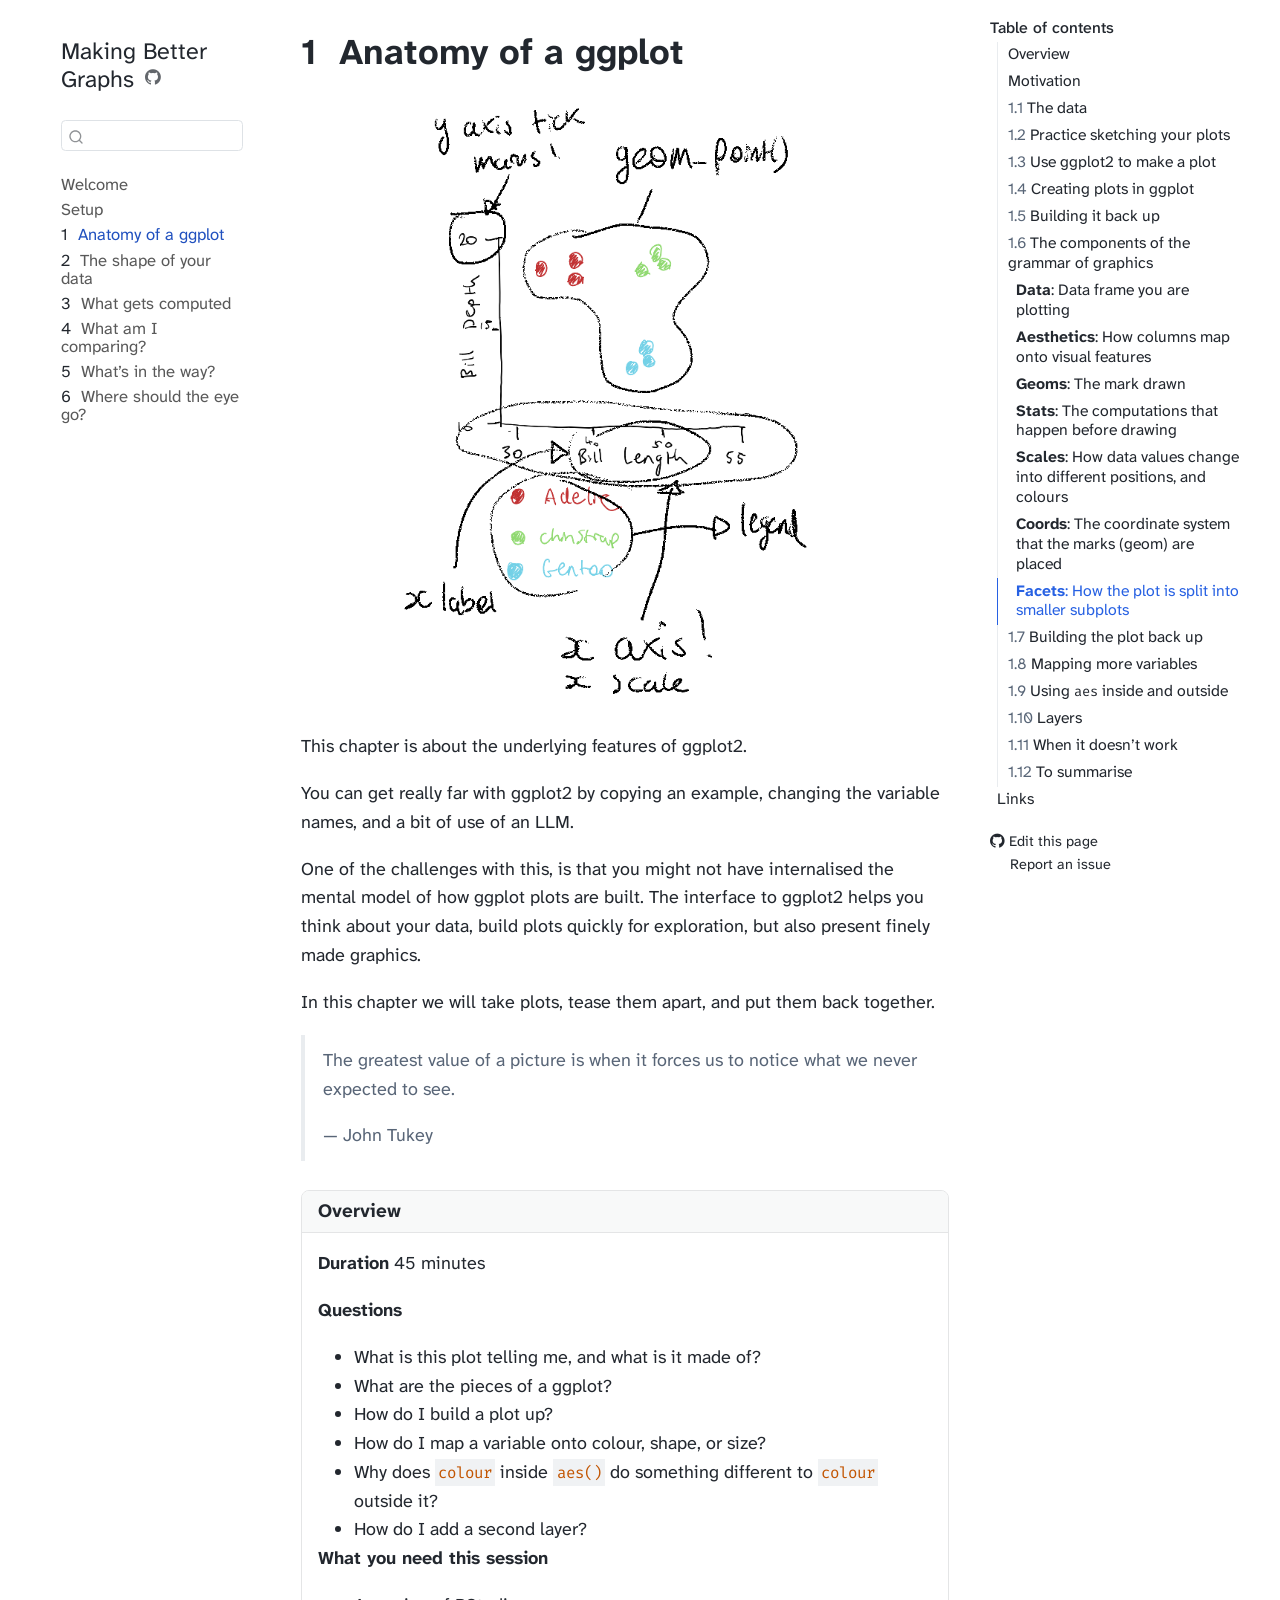
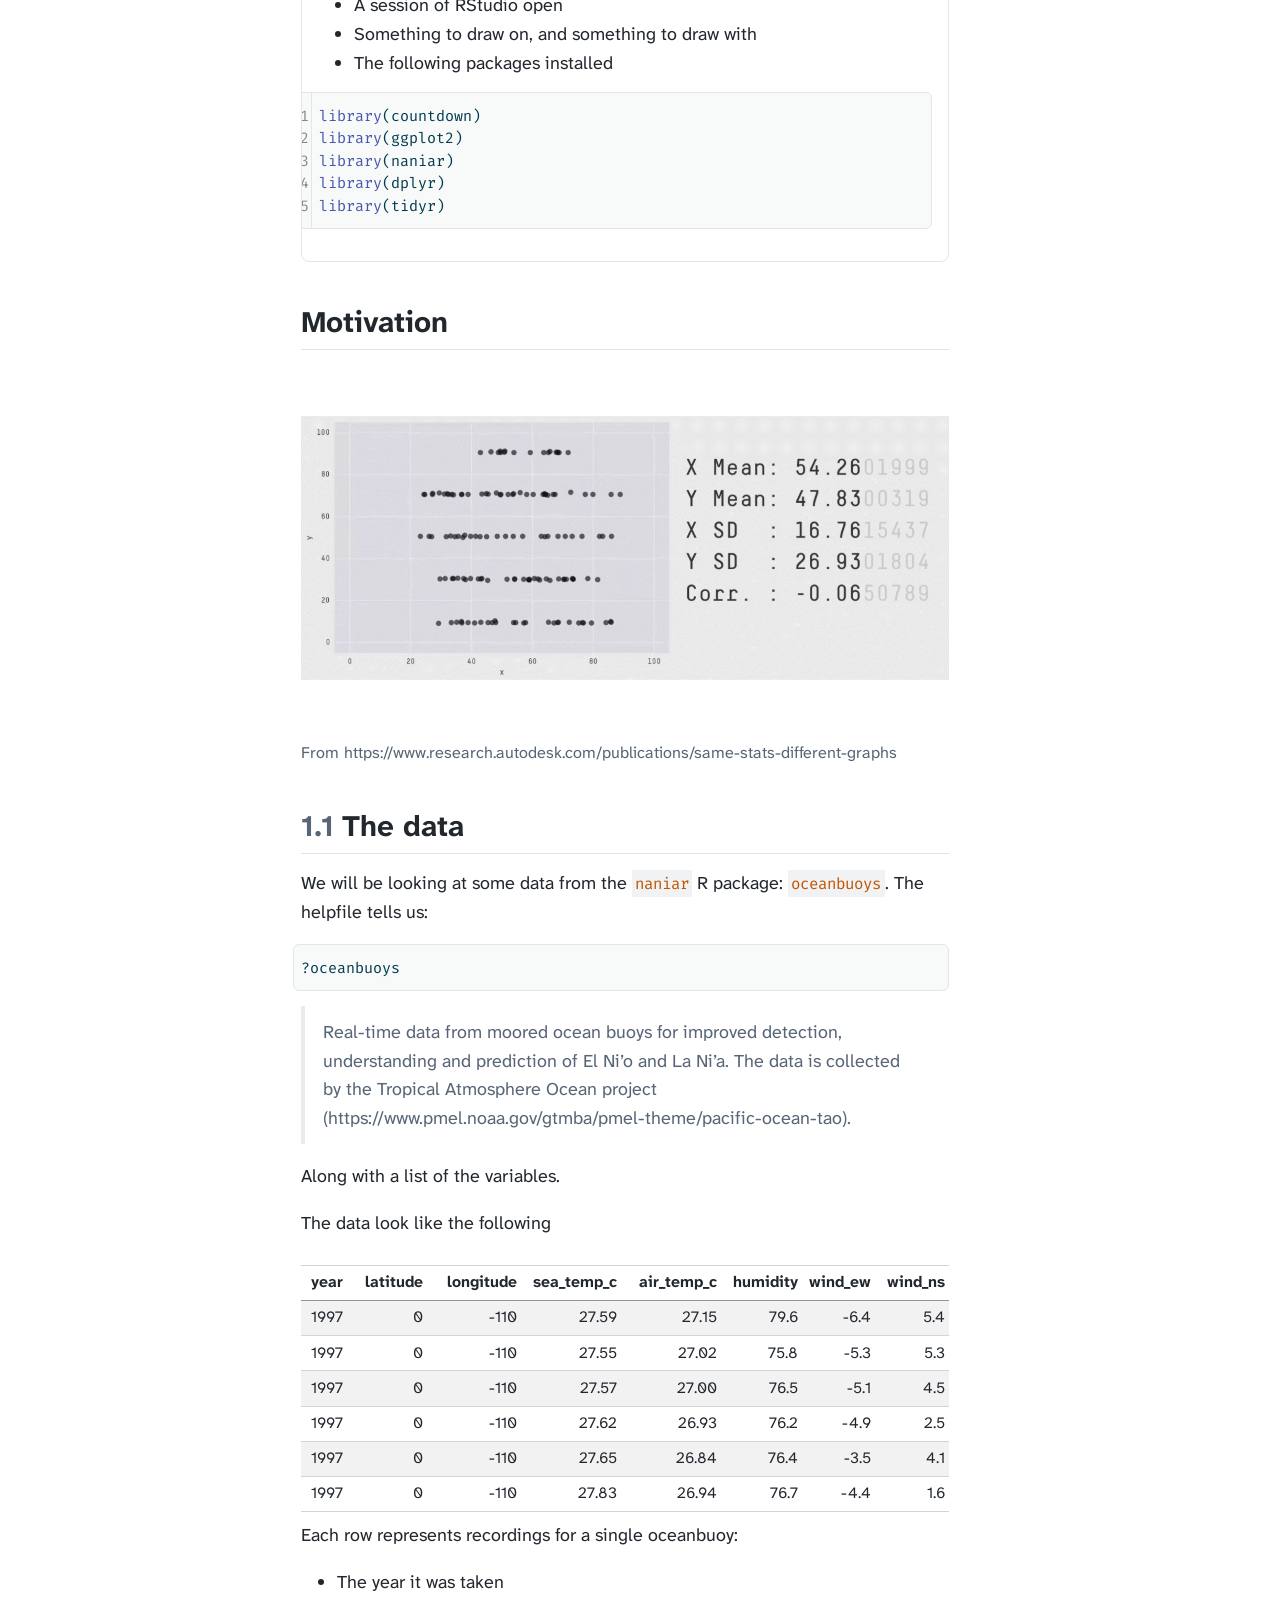
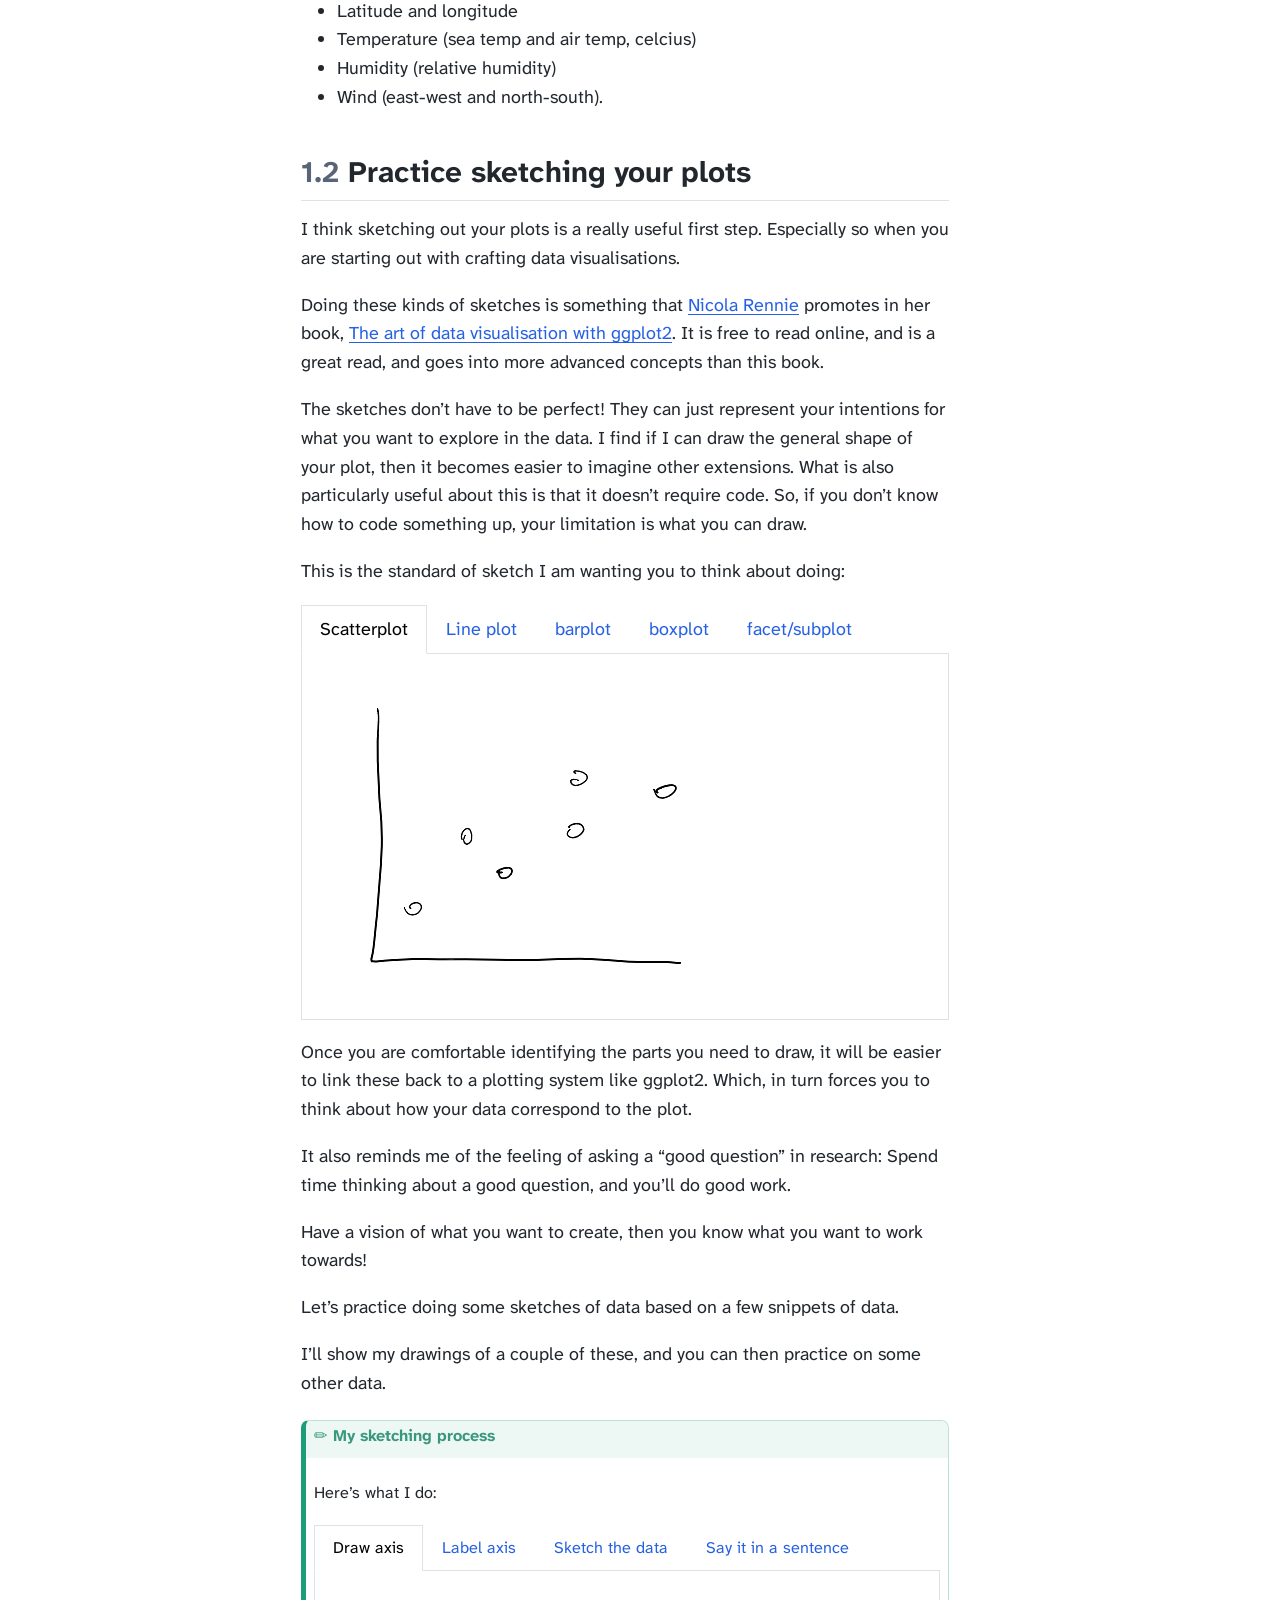
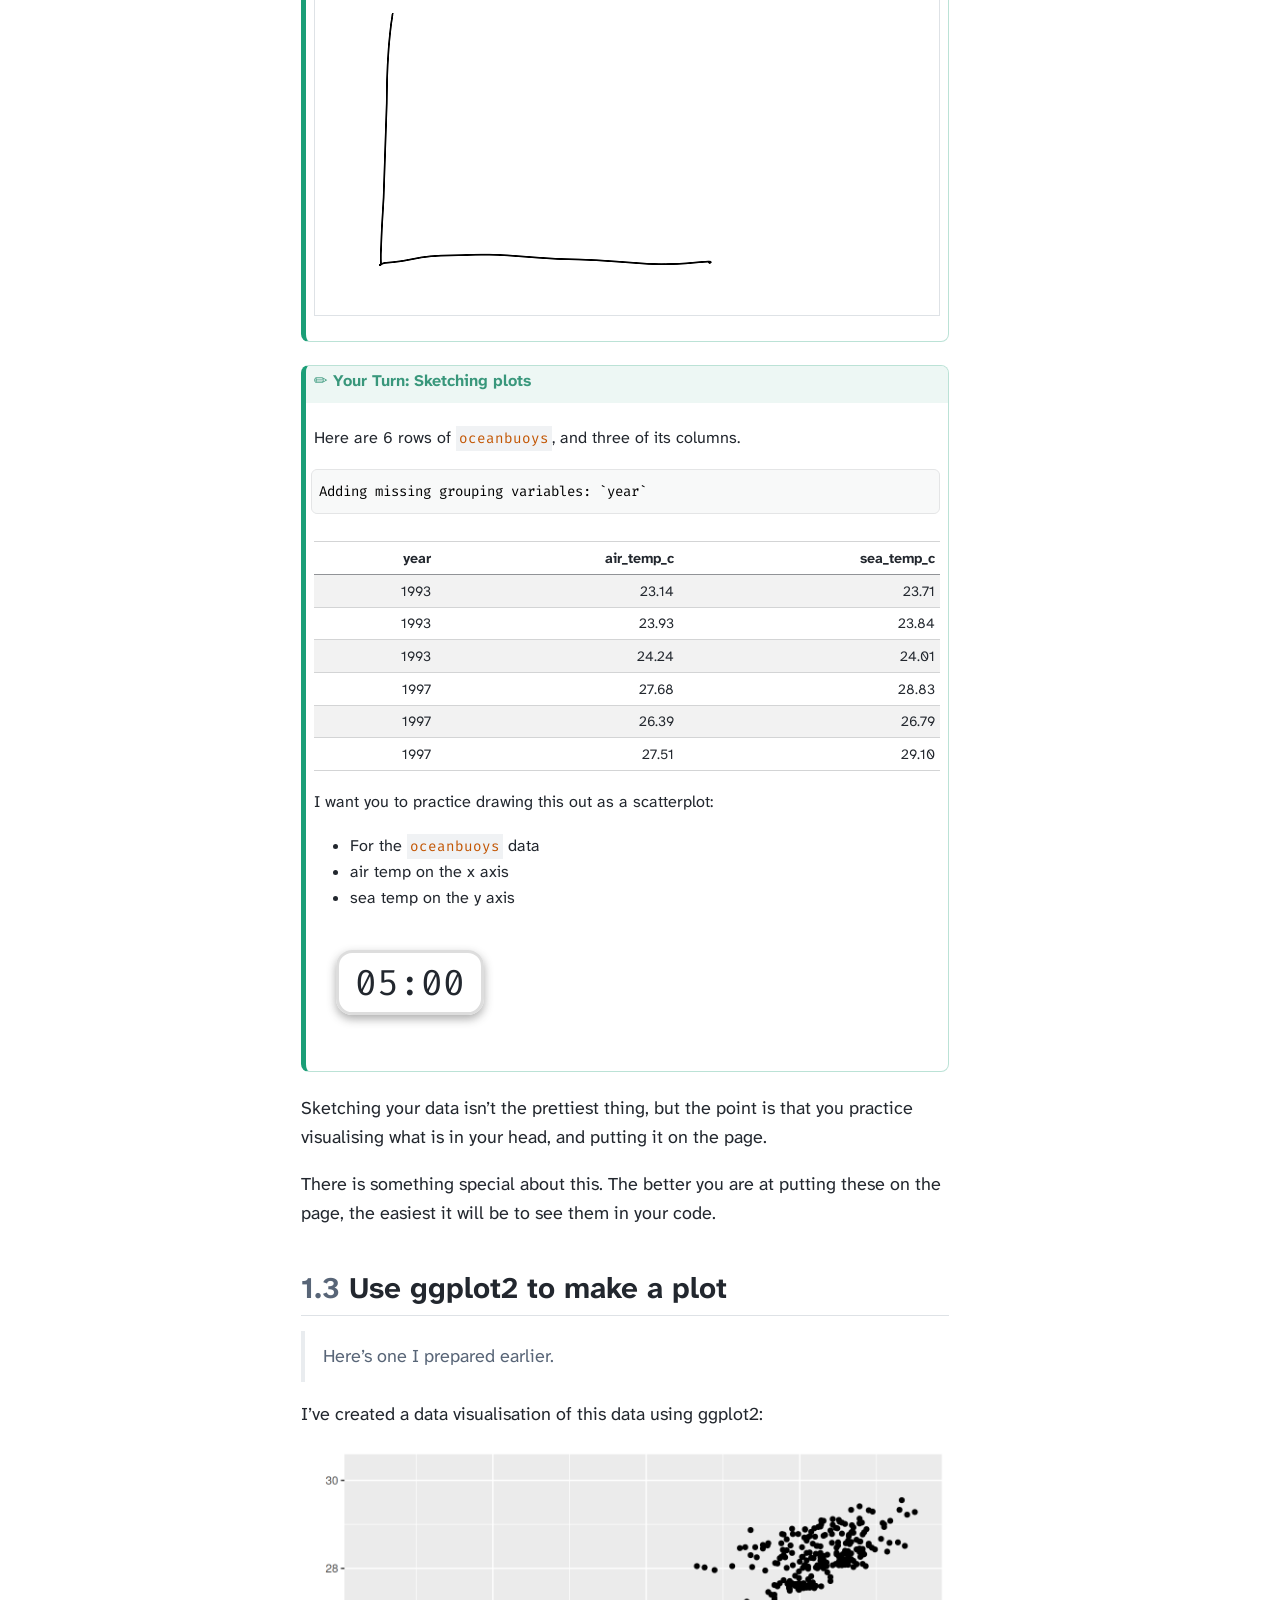
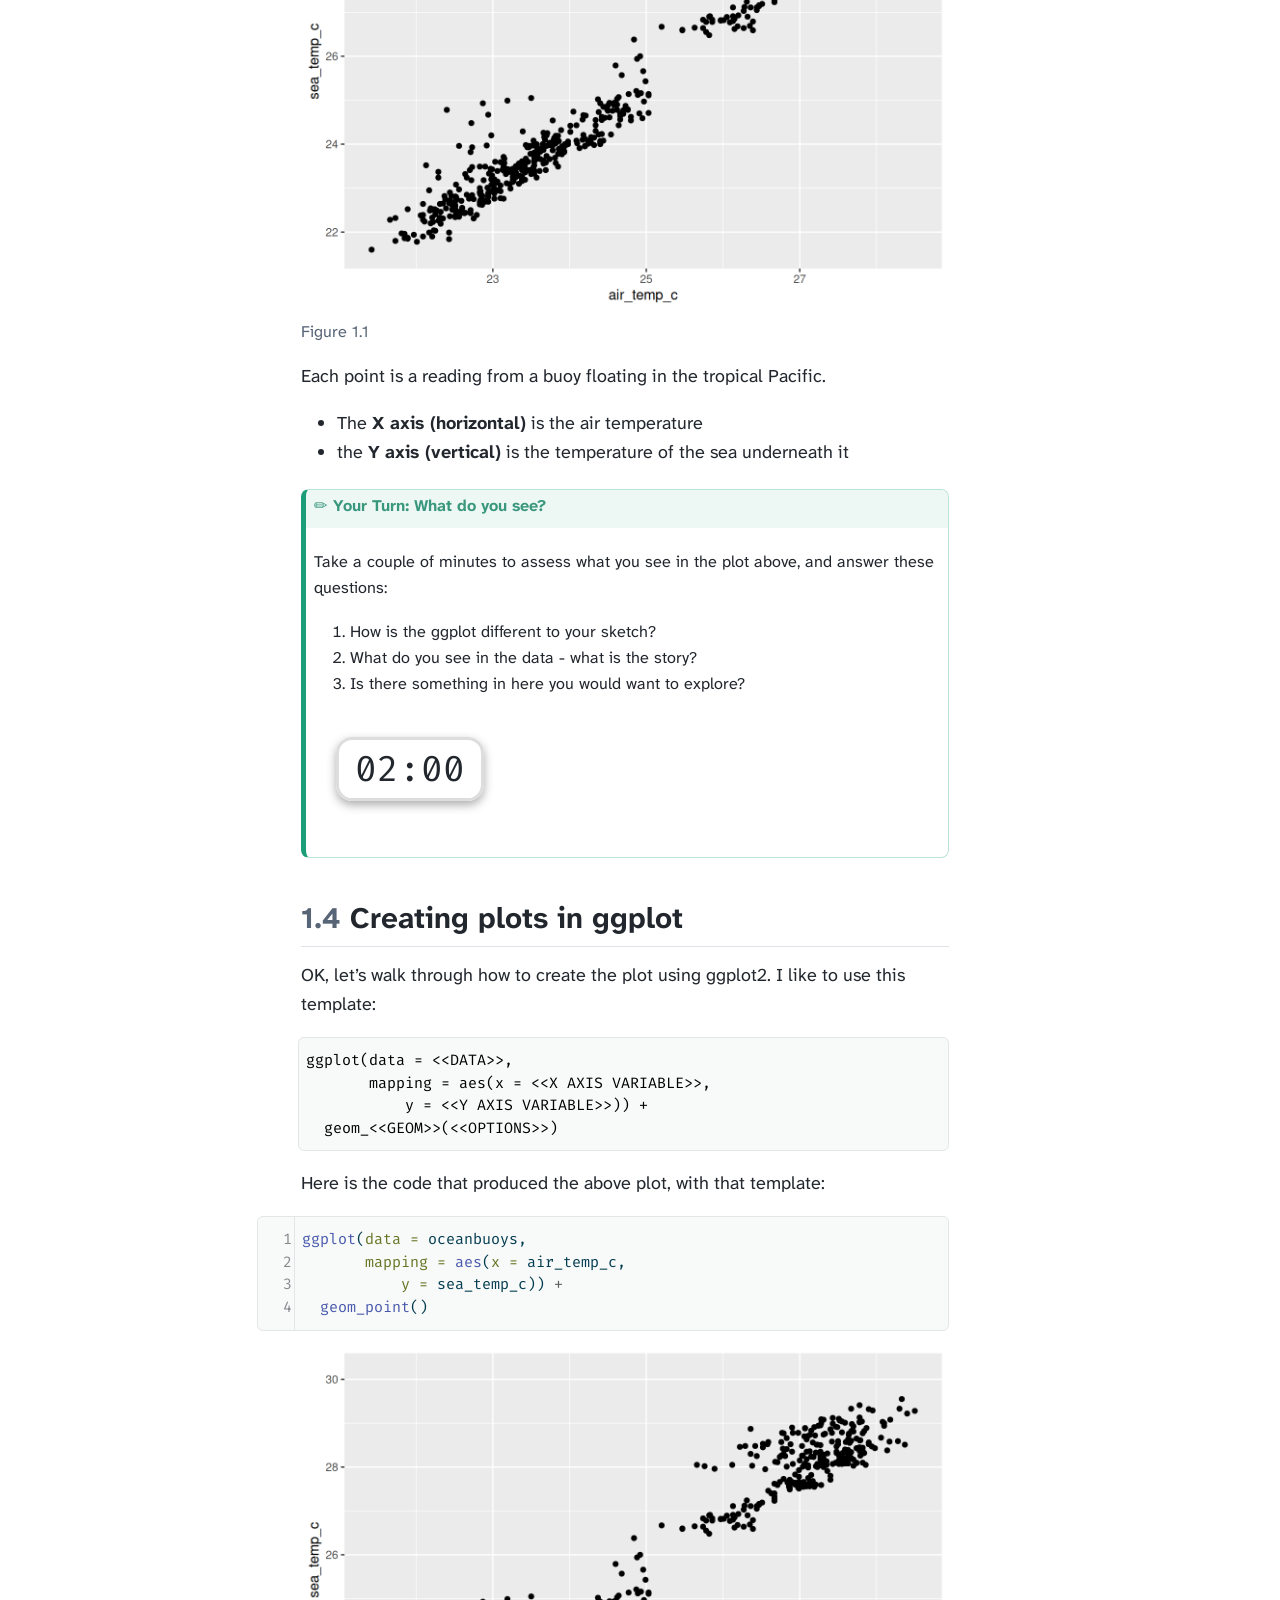
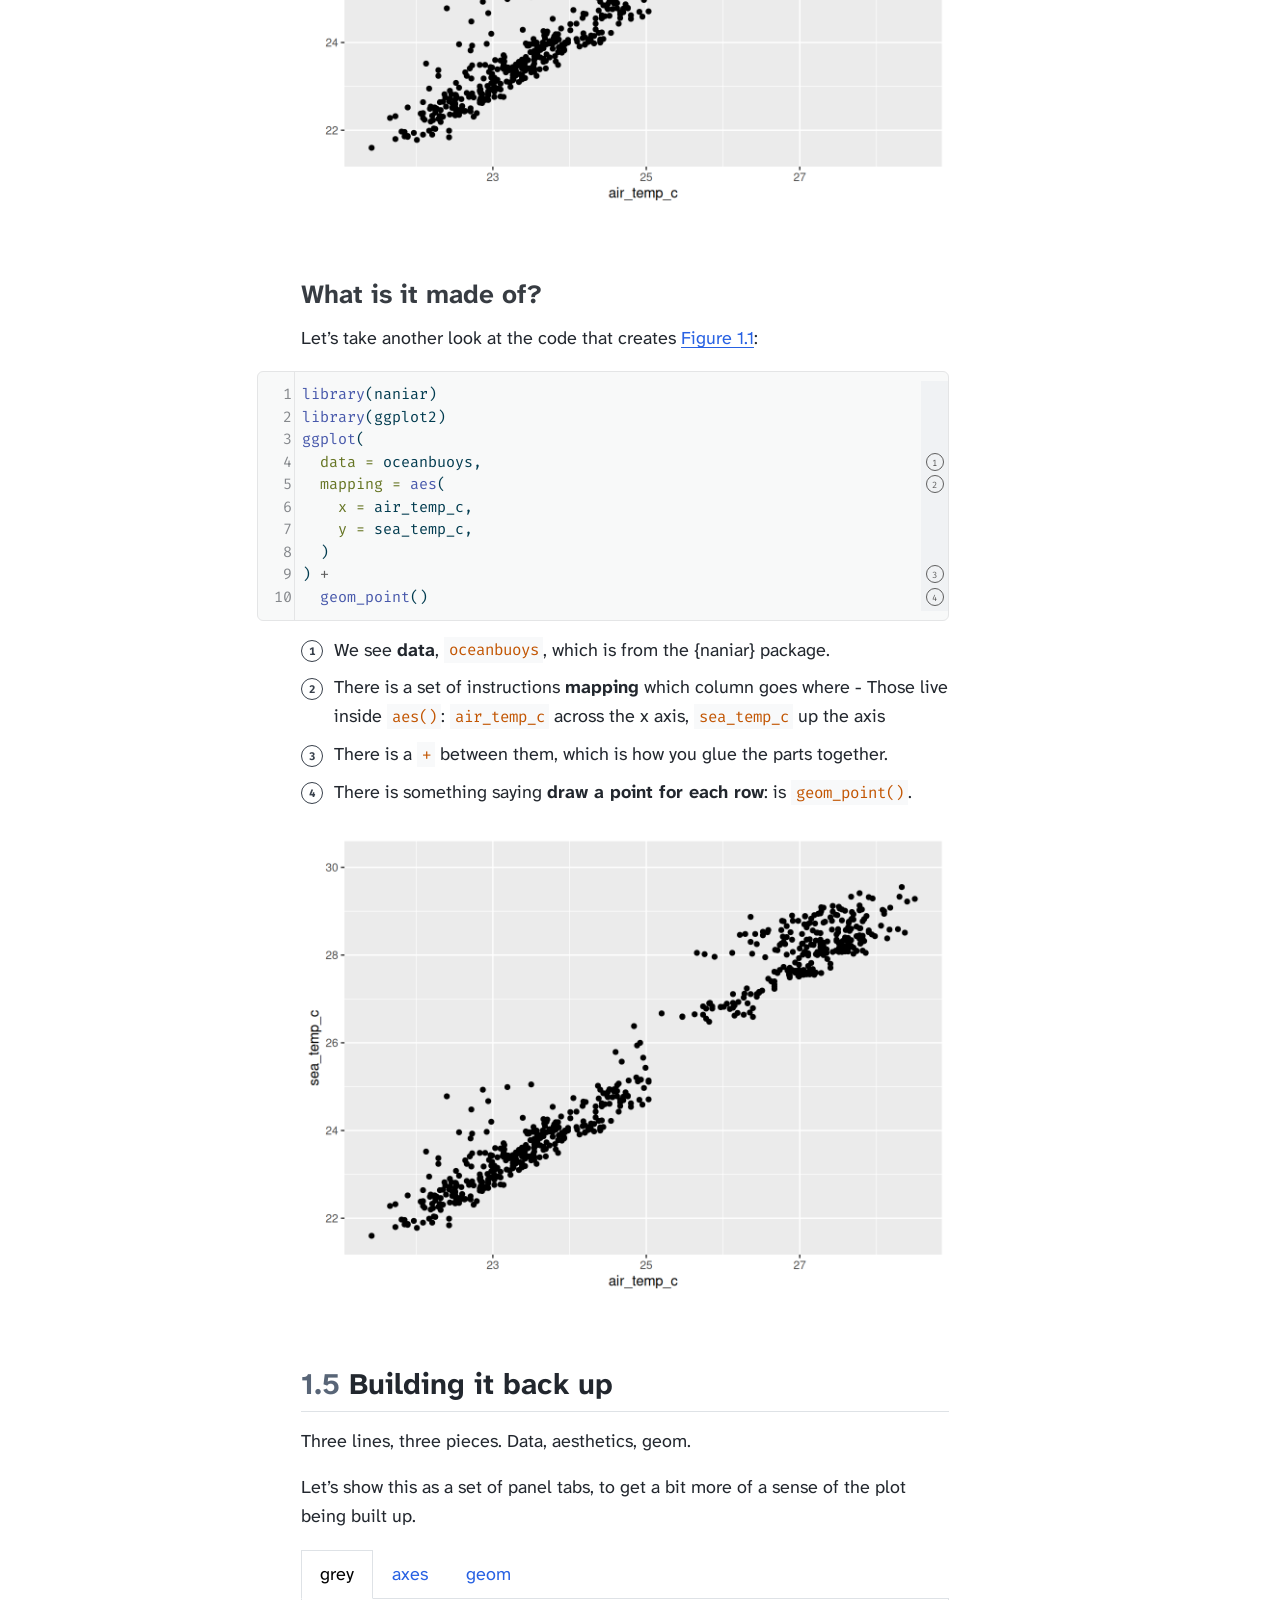
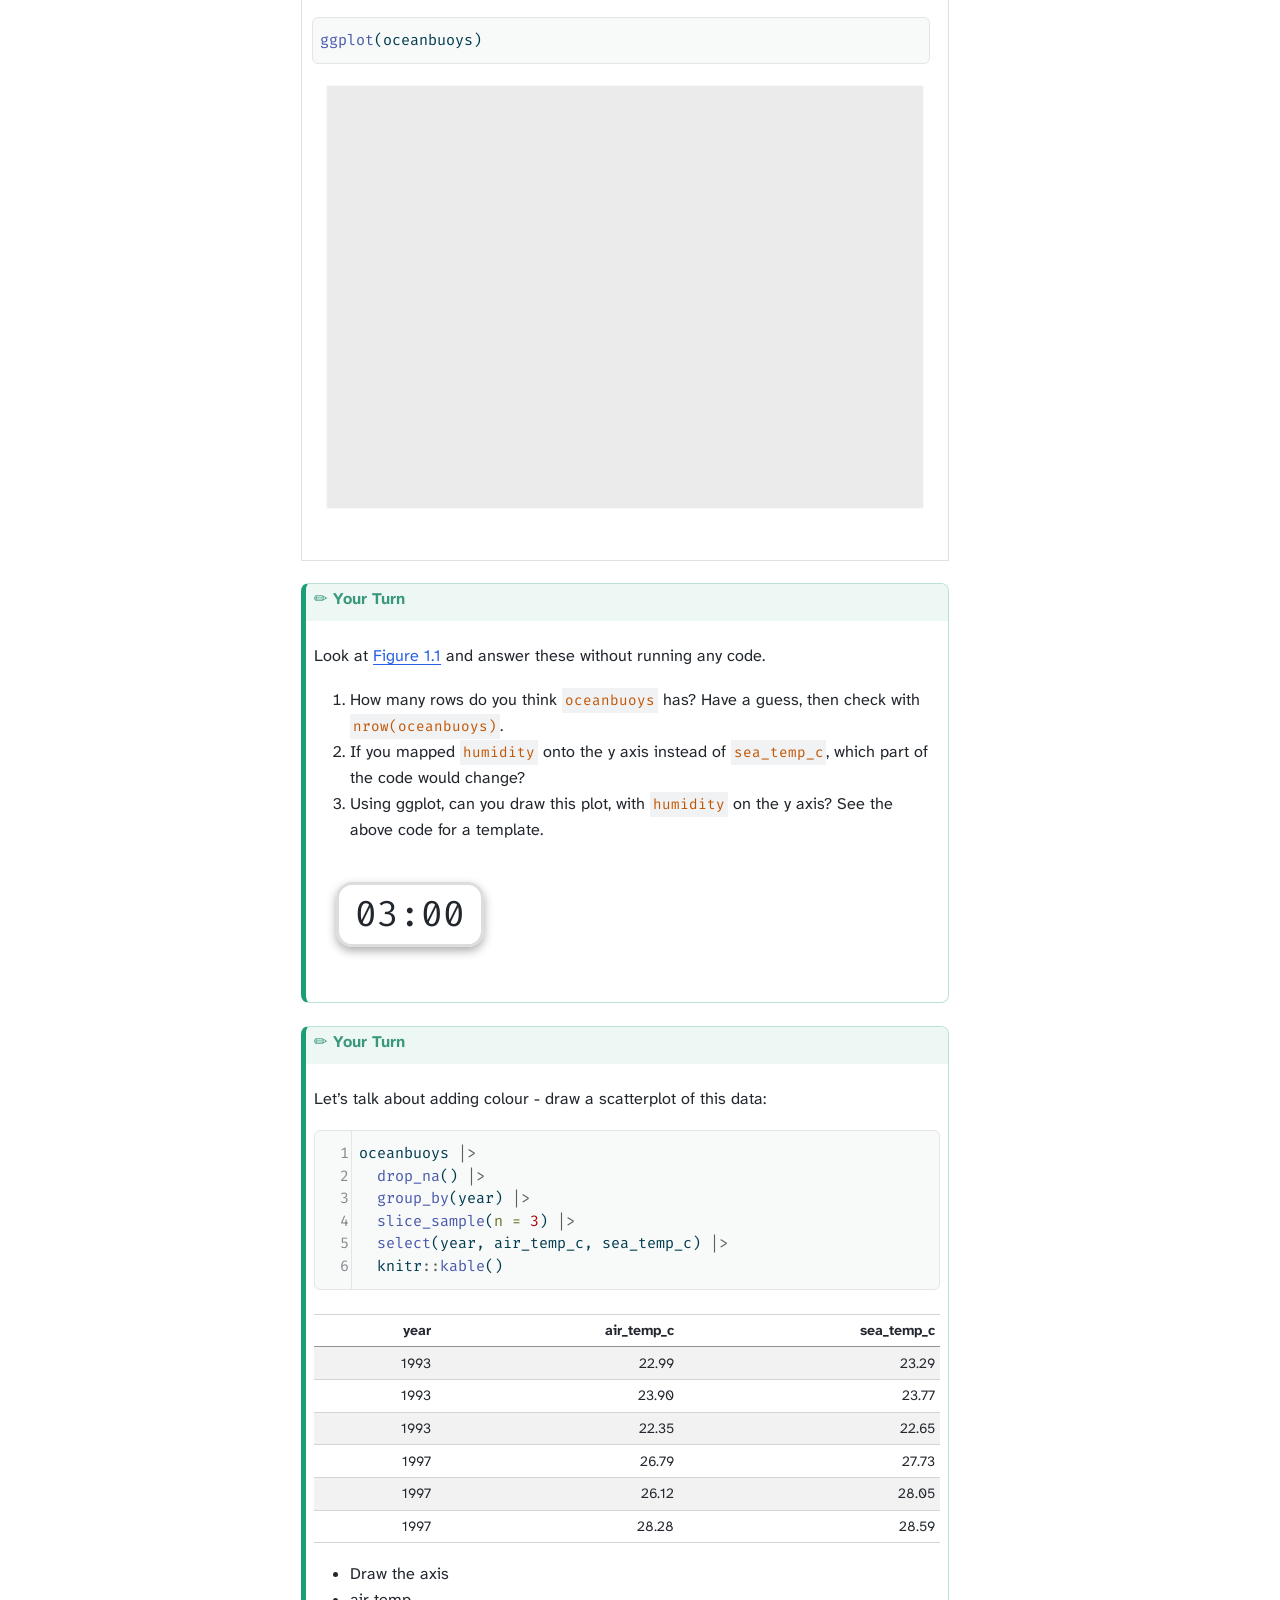
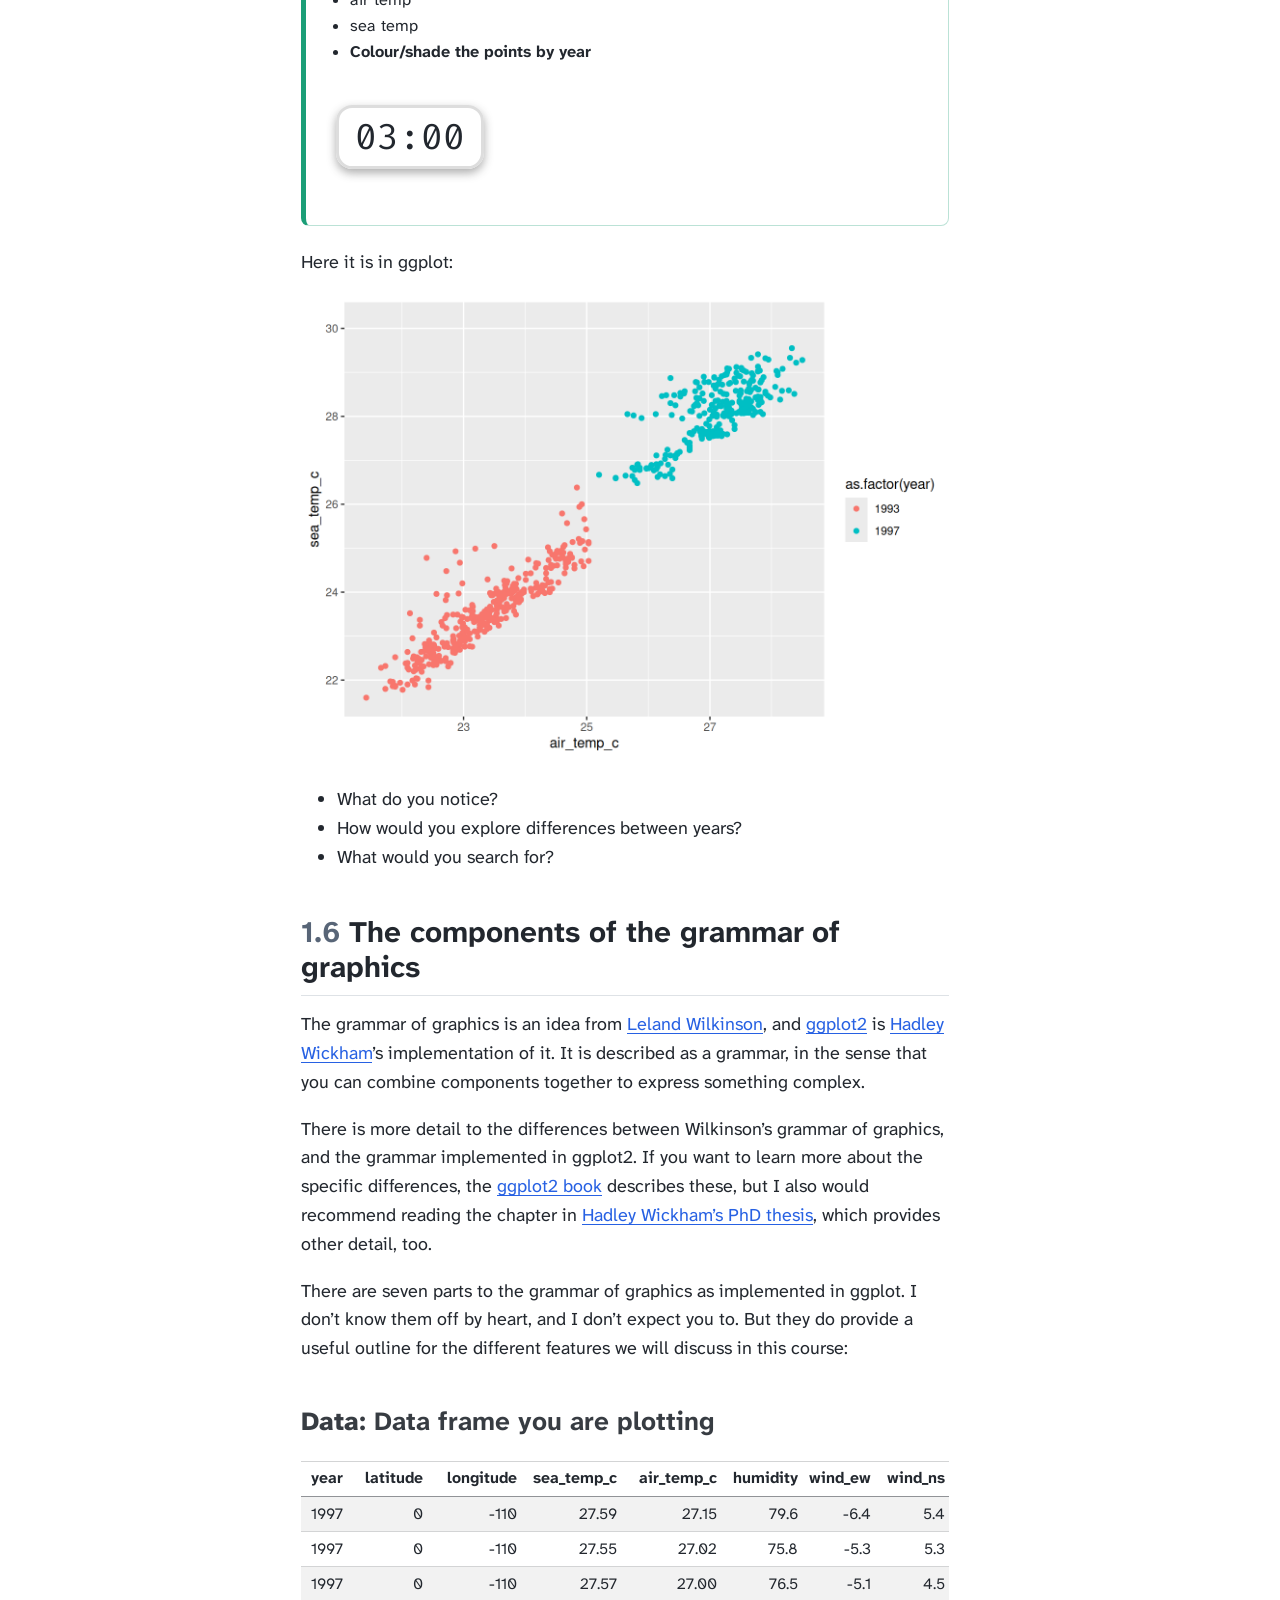
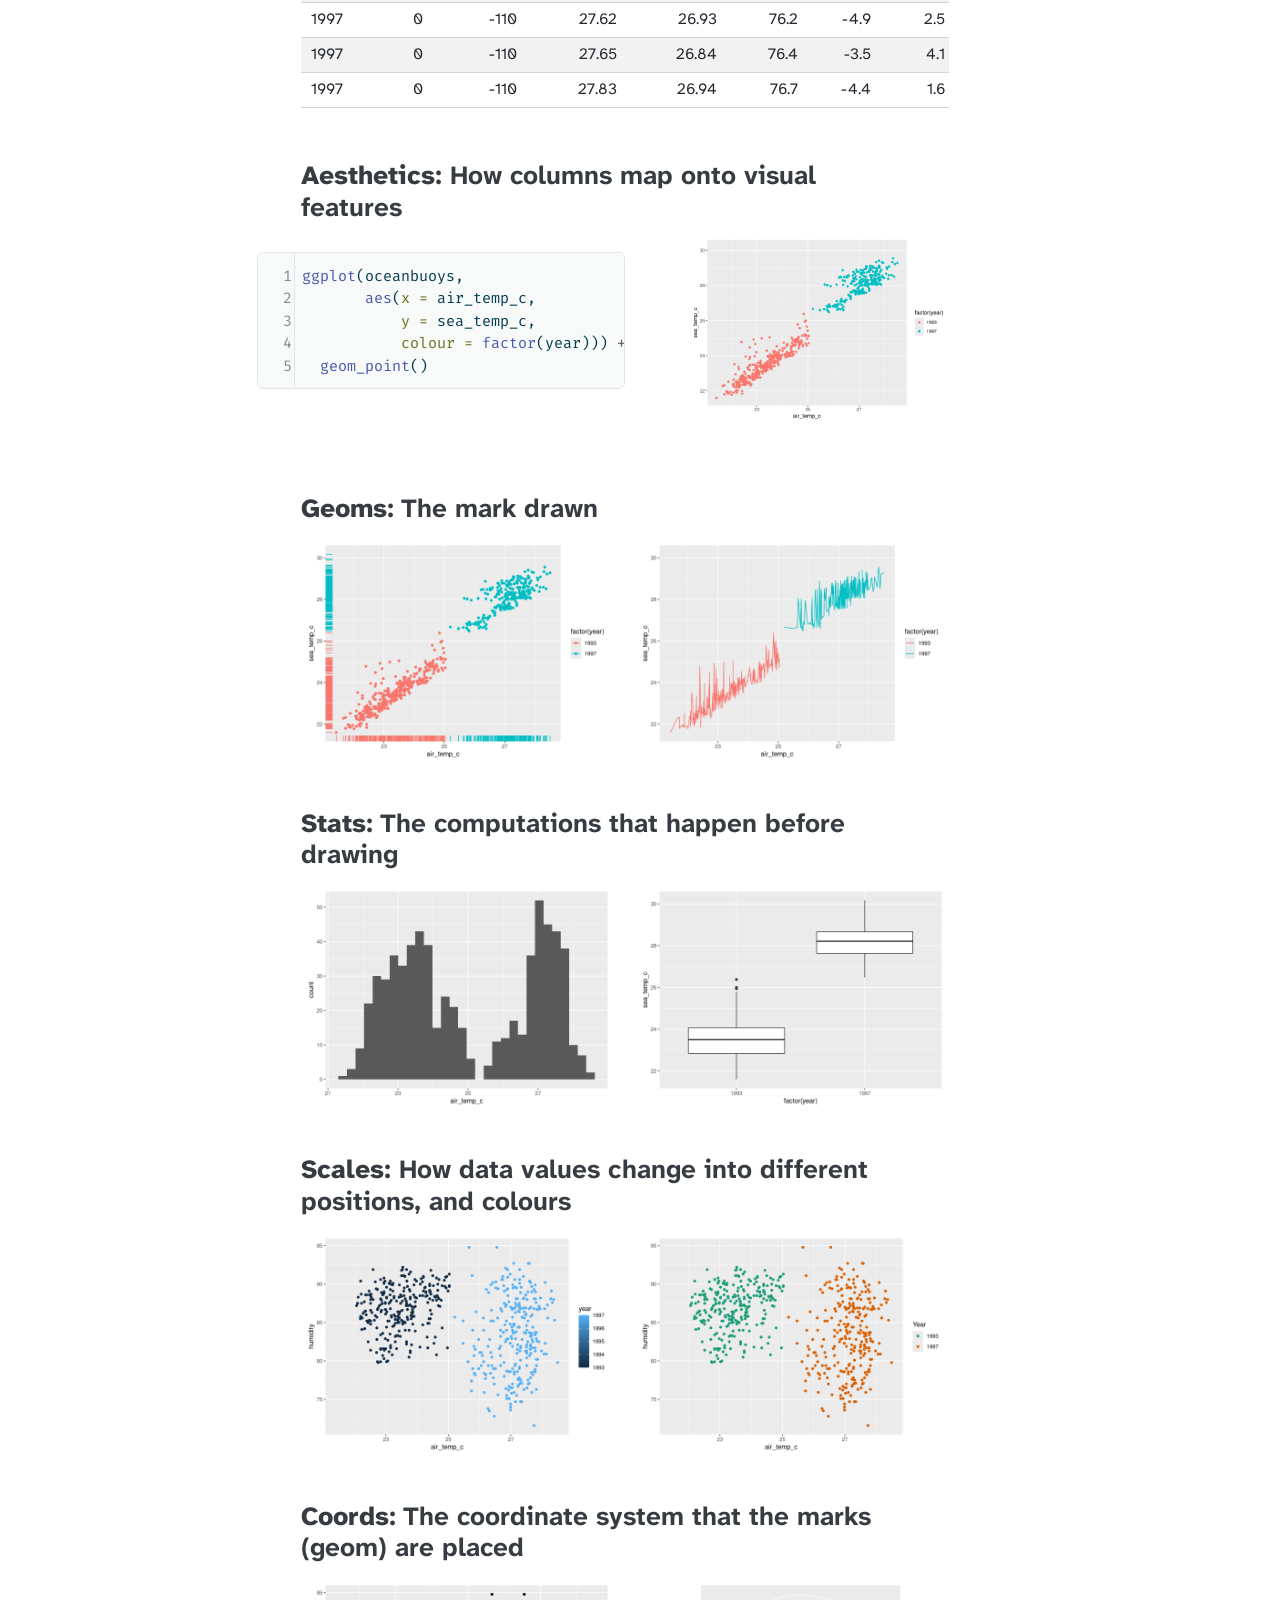
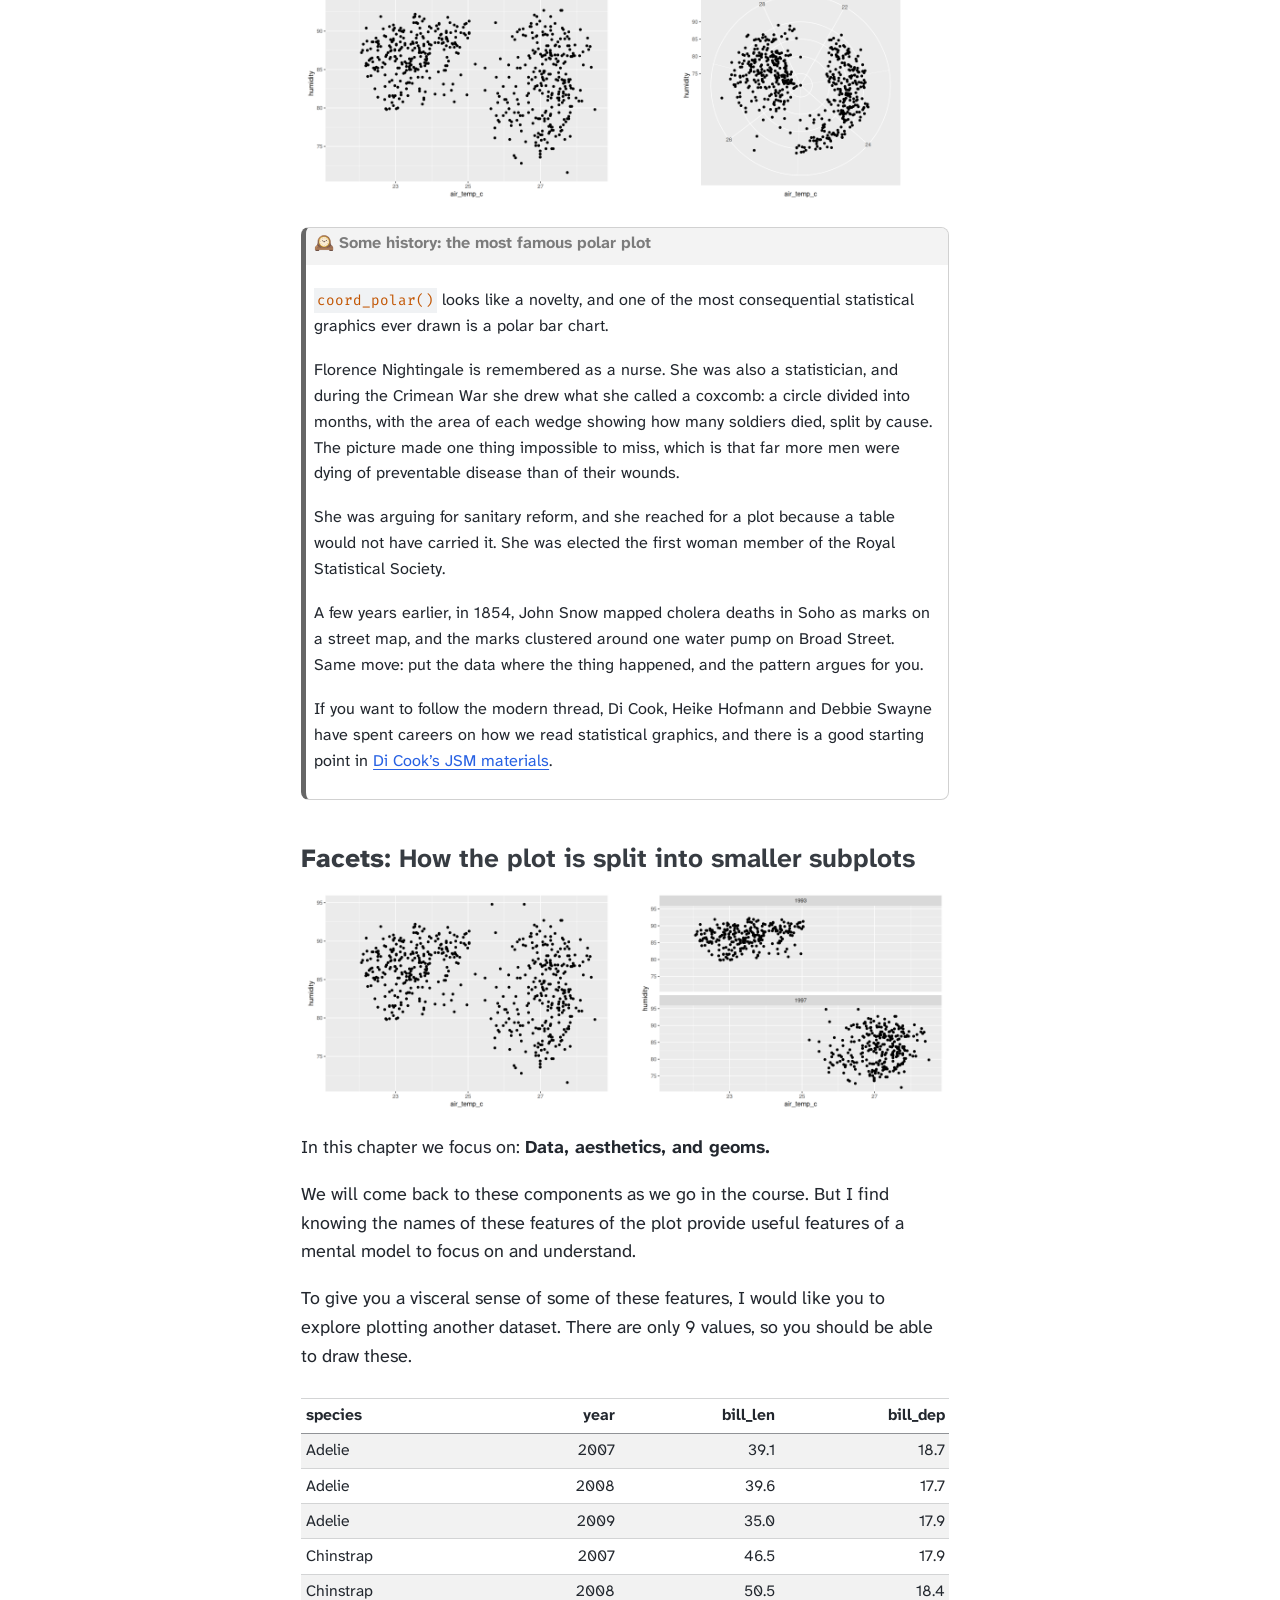
==== commit 38887c36: "Built site for gh-pages" ====
--- a/anatomy-of-a-ggplot.html
+++ b/anatomy-of-a-ggplot.html
@@ -82,7 +82,7 @@
 <link href="site_libs/quarto-html/quarto-syntax-highlighting-b45b7b0fa9169e986df15f1ef60a279c.css" rel="stylesheet" id="quarto-text-highlighting-styles">
 <script src="site_libs/bootstrap/bootstrap.min.js"></script>
 <link href="site_libs/bootstrap/bootstrap-icons.css" rel="stylesheet">
-<link href="site_libs/bootstrap/bootstrap-ef2c35dd9f25d028974ee0b6d1133cf6.min.css" rel="stylesheet" append-hash="true" id="quarto-bootstrap" data-mode="light">
+<link href="site_libs/bootstrap/bootstrap-020cafe2c5162b14dfdb8f310a12914a.min.css" rel="stylesheet" append-hash="true" id="quarto-bootstrap" data-mode="light">
 <script id="quarto-search-options" type="application/json">{
   "location": "sidebar",
   "copy-button": false,
@@ -547,7 +547,7 @@
 </ul>
 <div class="cell">
 <div class="cell-output-display">
-<countdown-timer class="countdown" id="timer_61df8ccc" minutes="5" seconds="0" update-every="1" tabindex="0" style="right:0;bottom:0;"></countdown-timer>
+<countdown-timer class="countdown" id="timer_9e8ba91f" minutes="5" seconds="0" update-every="1" tabindex="0" style="right:0;bottom:0;"></countdown-timer>
 </div>
 </div>
 </div>
@@ -563,7 +563,7 @@
 <p>I’ve created a data visualisation of this data using ggplot2:</p>
 <div class="cell">
 <div class="cell-output-display">
-<div id="fig-elnino" class="quarto-float quarto-figure quarto-figure-center anchored" alt="Scatterplot of sea temperature against air temperature. The points form two separate clusters." width="672">
+<div id="fig-elnino" class="quarto-float quarto-figure quarto-figure-center anchored" width="672" alt="Scatterplot of sea temperature against air temperature. The points form two separate clusters.">
 <figure class="quarto-float quarto-float-fig figure">
 <div aria-describedby="fig-elnino-caption-0ceaefa1-69ba-4598-a22c-09a6ac19f8ca">
 <img src="anatomy-of-a-ggplot_files/figure-html/fig-elnino-1.png" id="fig-elnino" class="img-fluid figure-img" alt="Scatterplot of sea temperature against air temperature. The points form two separate clusters." width="672">
@@ -598,7 +598,7 @@
 </ol>
 <div class="cell">
 <div class="cell-output-display">
-<countdown-timer class="countdown" id="timer_e6dfe8a3" minutes="2" seconds="0" update-every="1" tabindex="0" style="right:0;bottom:0;"></countdown-timer>
+<countdown-timer class="countdown" id="timer_9ecf28cd" minutes="2" seconds="0" update-every="1" tabindex="0" style="right:0;bottom:0;"></countdown-timer>
 </div>
 </div>
 </div>
@@ -749,7 +749,7 @@
 </ol>
 <div class="cell">
 <div class="cell-output-display">
-<countdown-timer class="countdown" id="timer_f1bc3fda" minutes="3" seconds="0" update-every="1" tabindex="0" style="right:0;bottom:0;"></countdown-timer>
+<countdown-timer class="countdown" id="timer_e7b63f87" minutes="3" seconds="0" update-every="1" tabindex="0" style="right:0;bottom:0;"></countdown-timer>
 </div>
 </div>
 </div>
@@ -824,7 +824,7 @@
 </ul>
 <div class="cell">
 <div class="cell-output-display">
-<countdown-timer class="countdown" id="timer_fdd3abf7" minutes="3" seconds="0" update-every="1" tabindex="0" style="right:0;bottom:0;"></countdown-timer>
+<countdown-timer class="countdown" id="timer_7ccf449f" minutes="3" seconds="0" update-every="1" tabindex="0" style="right:0;bottom:0;"></countdown-timer>
 </div>
 </div>
 </div>
@@ -1174,7 +1174,7 @@
 <p>Let’s take 5 minutes to do this - I’ll draw this too.</p>
 <div class="cell">
 <div class="cell-output-display">
-<countdown-timer class="countdown" id="timer_41747d7d" minutes="5" seconds="0" update-every="1" tabindex="0" style="right:0;bottom:0;"></countdown-timer>
+<countdown-timer class="countdown" id="timer_a7213da3" minutes="5" seconds="0" update-every="1" tabindex="0" style="right:0;bottom:0;"></countdown-timer>
 </div>
 </div>
 </div>
@@ -1229,7 +1229,7 @@
 </ul>
 <div class="cell">
 <div class="cell-output-display">
-<countdown-timer class="countdown" id="timer_dd325496" minutes="3" seconds="0" update-every="1" tabindex="0" style="right:0;bottom:0;"></countdown-timer>
+<countdown-timer class="countdown" id="timer_f4894a53" minutes="3" seconds="0" update-every="1" tabindex="0" style="right:0;bottom:0;"></countdown-timer>
 </div>
 </div>
 <p>There are many decisions you need to make when making a plot. I think ggplot really does a great job of breaking down those components in a way that make you think about the data, at the right level of detail.</p>
@@ -1537,7 +1537,7 @@
 </div>
 <div class="cell">
 <div class="cell-output-display">
-<countdown-timer class="countdown" id="timer_218bcf4f" minutes="5" seconds="0" update-every="1" tabindex="0" style="right:0;bottom:0;"></countdown-timer>
+<countdown-timer class="countdown" id="timer_47f01761" minutes="5" seconds="0" update-every="1" tabindex="0" style="right:0;bottom:0;"></countdown-timer>
 </div>
 </div>
 </div>
@@ -1642,7 +1642,7 @@
 </ol>
 <div class="cell">
 <div class="cell-output-display">
-<countdown-timer class="countdown" id="timer_542662f6" minutes="5" seconds="0" update-every="1" tabindex="0" style="right:0;bottom:0;"></countdown-timer>
+<countdown-timer class="countdown" id="timer_7afb2f18" minutes="5" seconds="0" update-every="1" tabindex="0" style="right:0;bottom:0;"></countdown-timer>
 </div>
 </div>
 </div>
@@ -1721,7 +1721,7 @@
 </ol>
 <div class="cell">
 <div class="cell-output-display">
-<countdown-timer class="countdown" id="timer_acad6450" minutes="5" seconds="0" update-every="1" tabindex="0" style="right:0;bottom:0;"></countdown-timer>
+<countdown-timer class="countdown" id="timer_bb40e40b" minutes="5" seconds="0" update-every="1" tabindex="0" style="right:0;bottom:0;"></countdown-timer>
 </div>
 </div>
 </div>
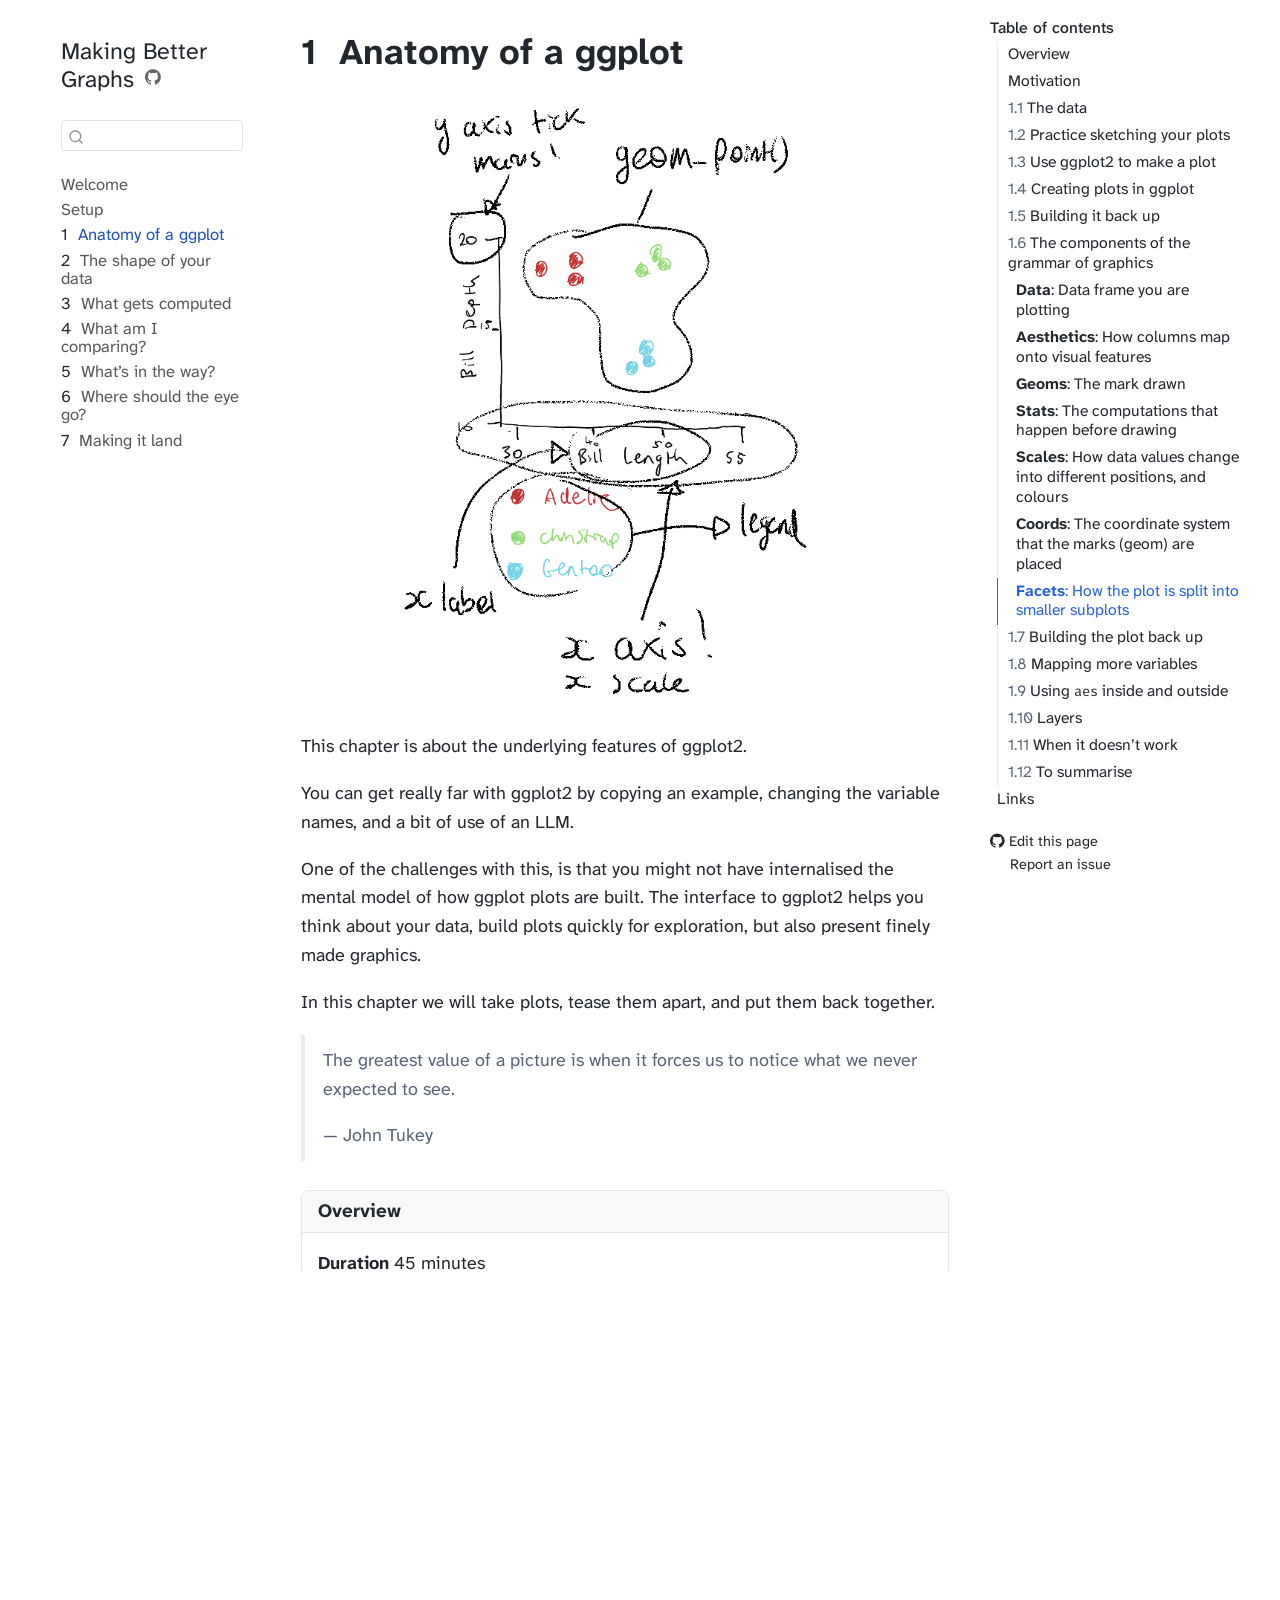
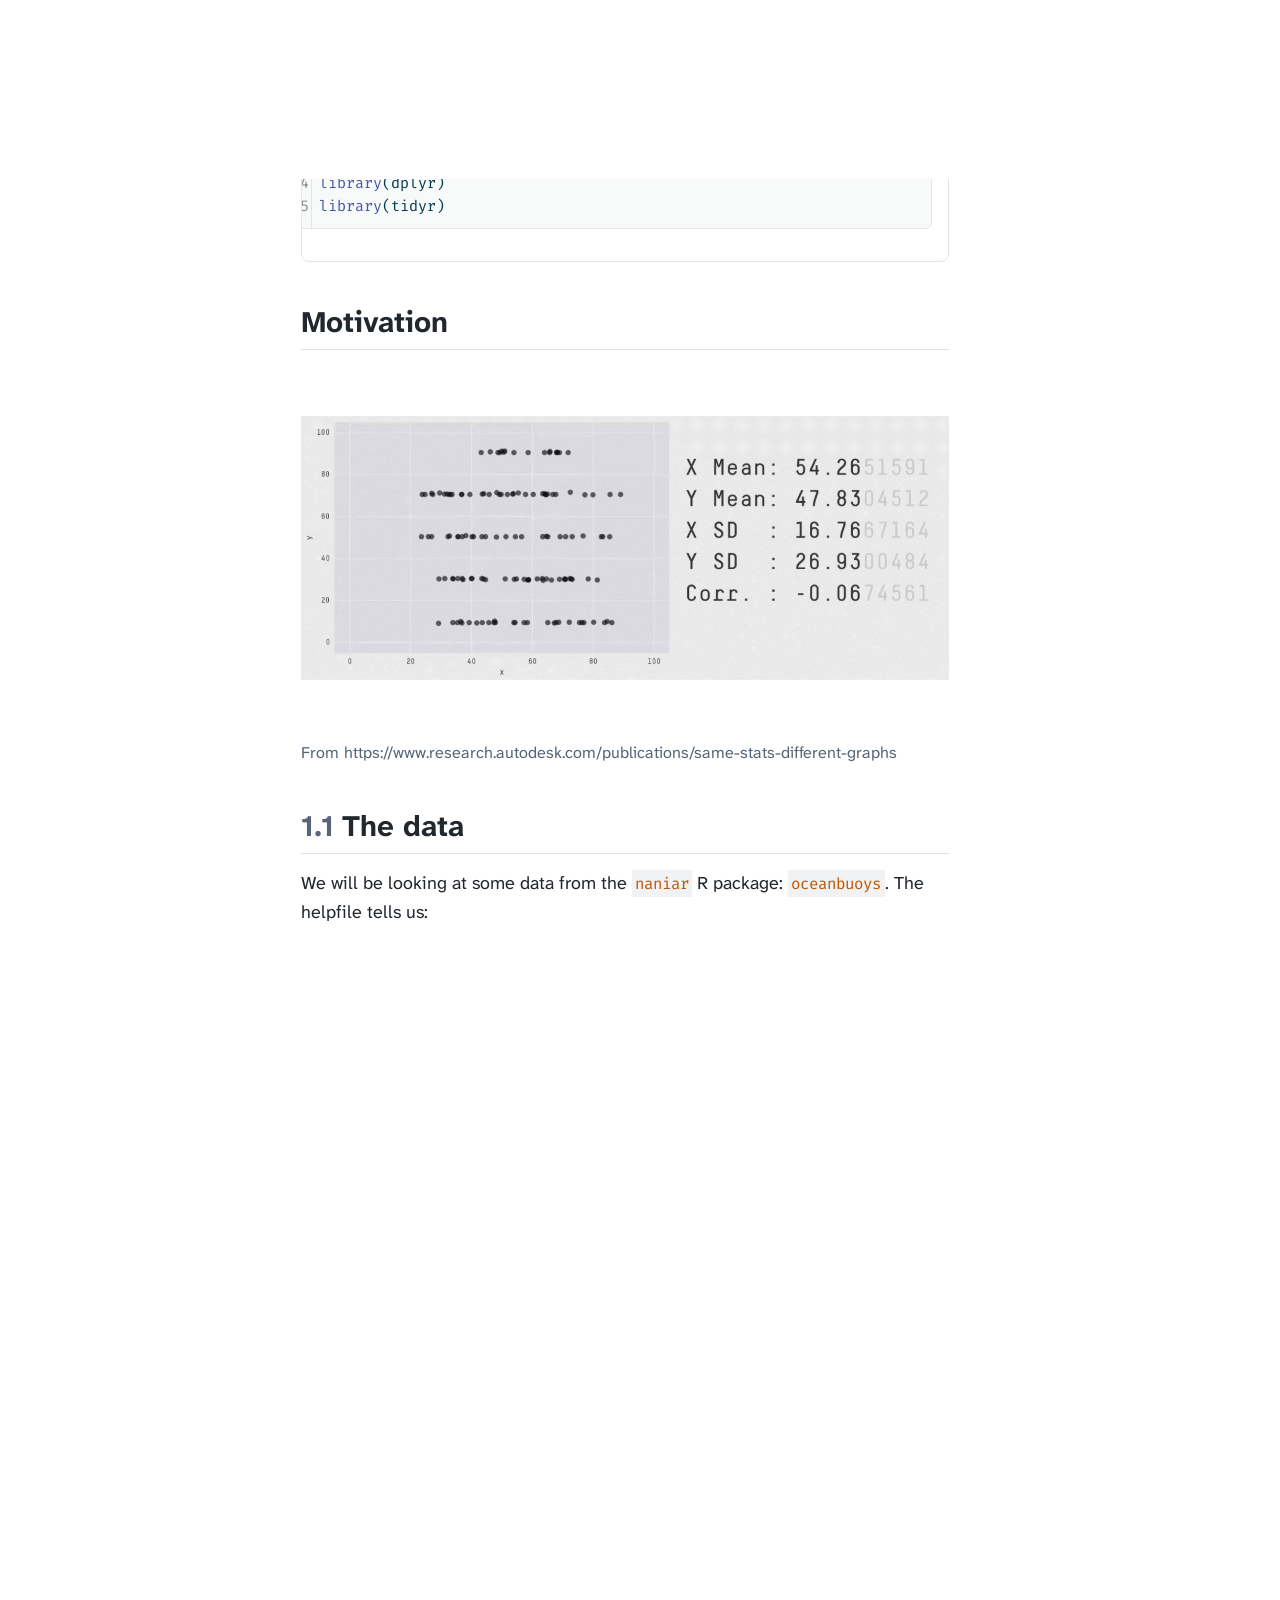
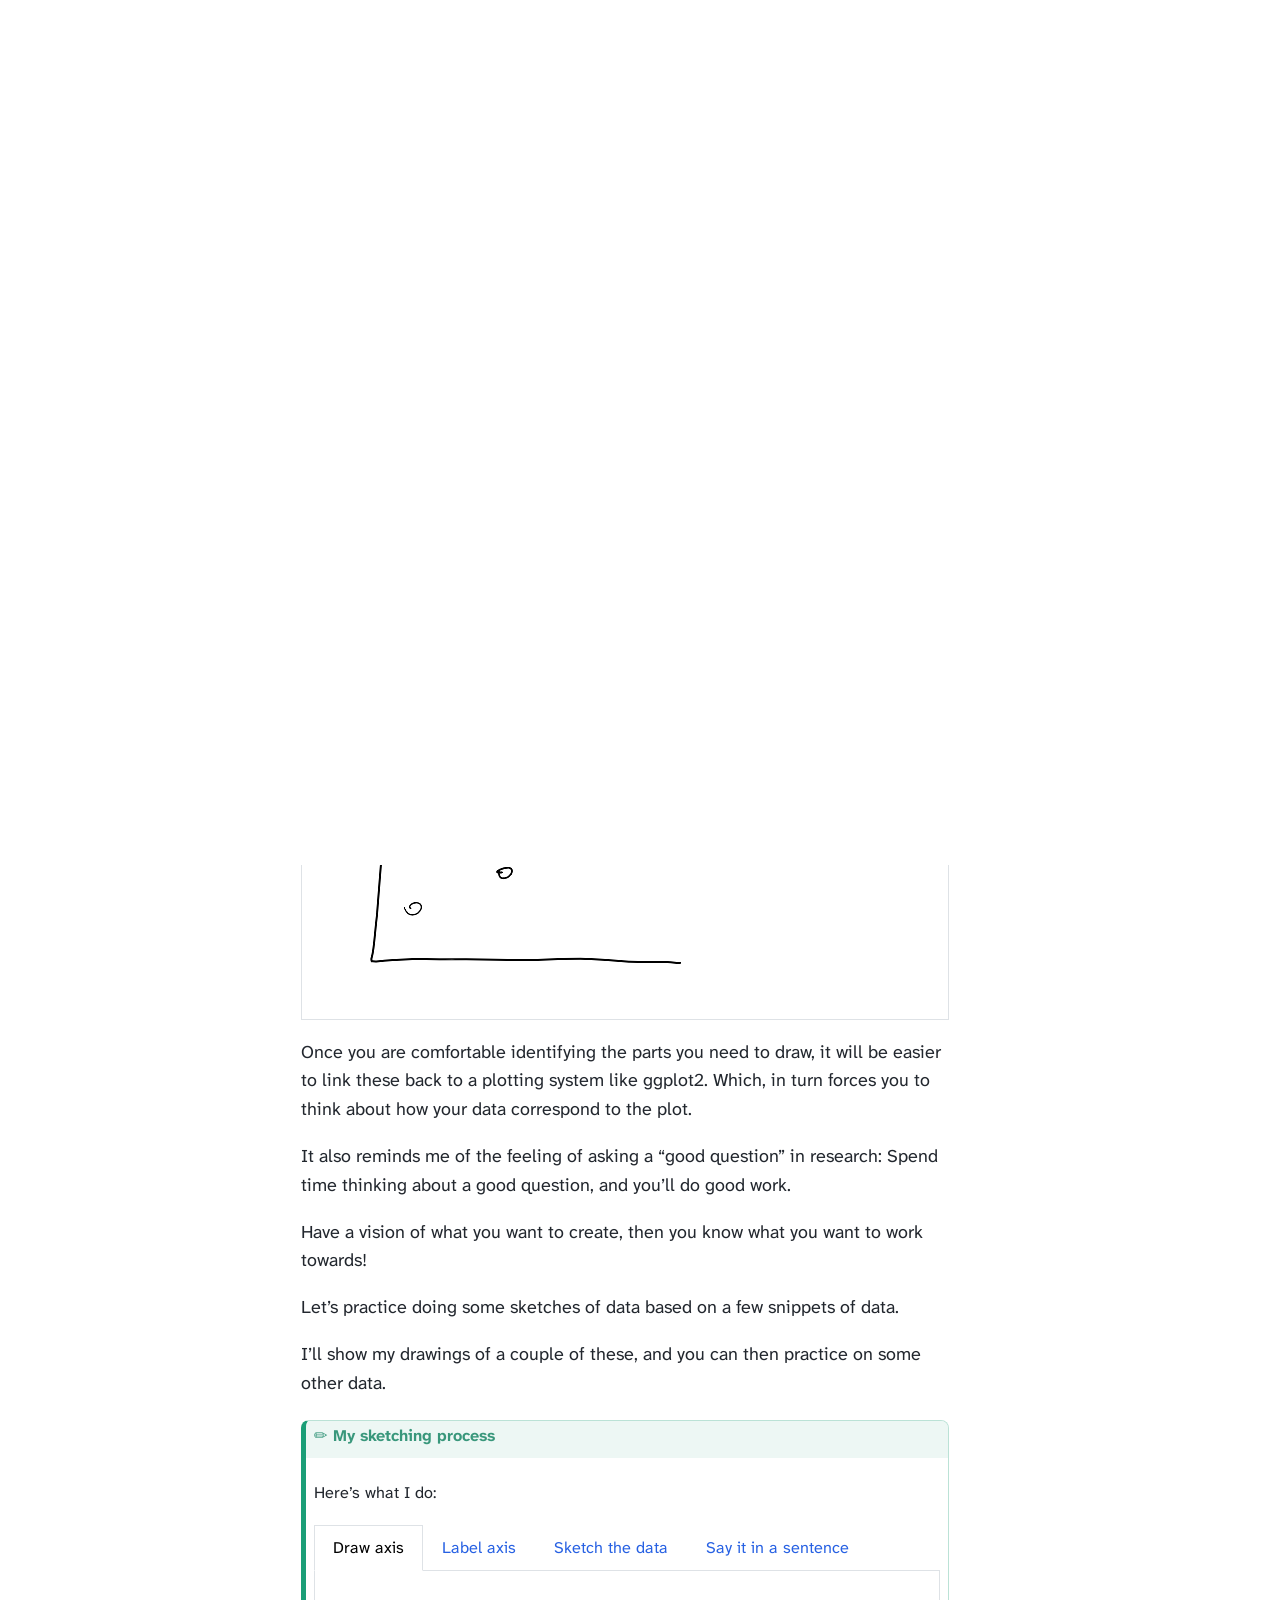
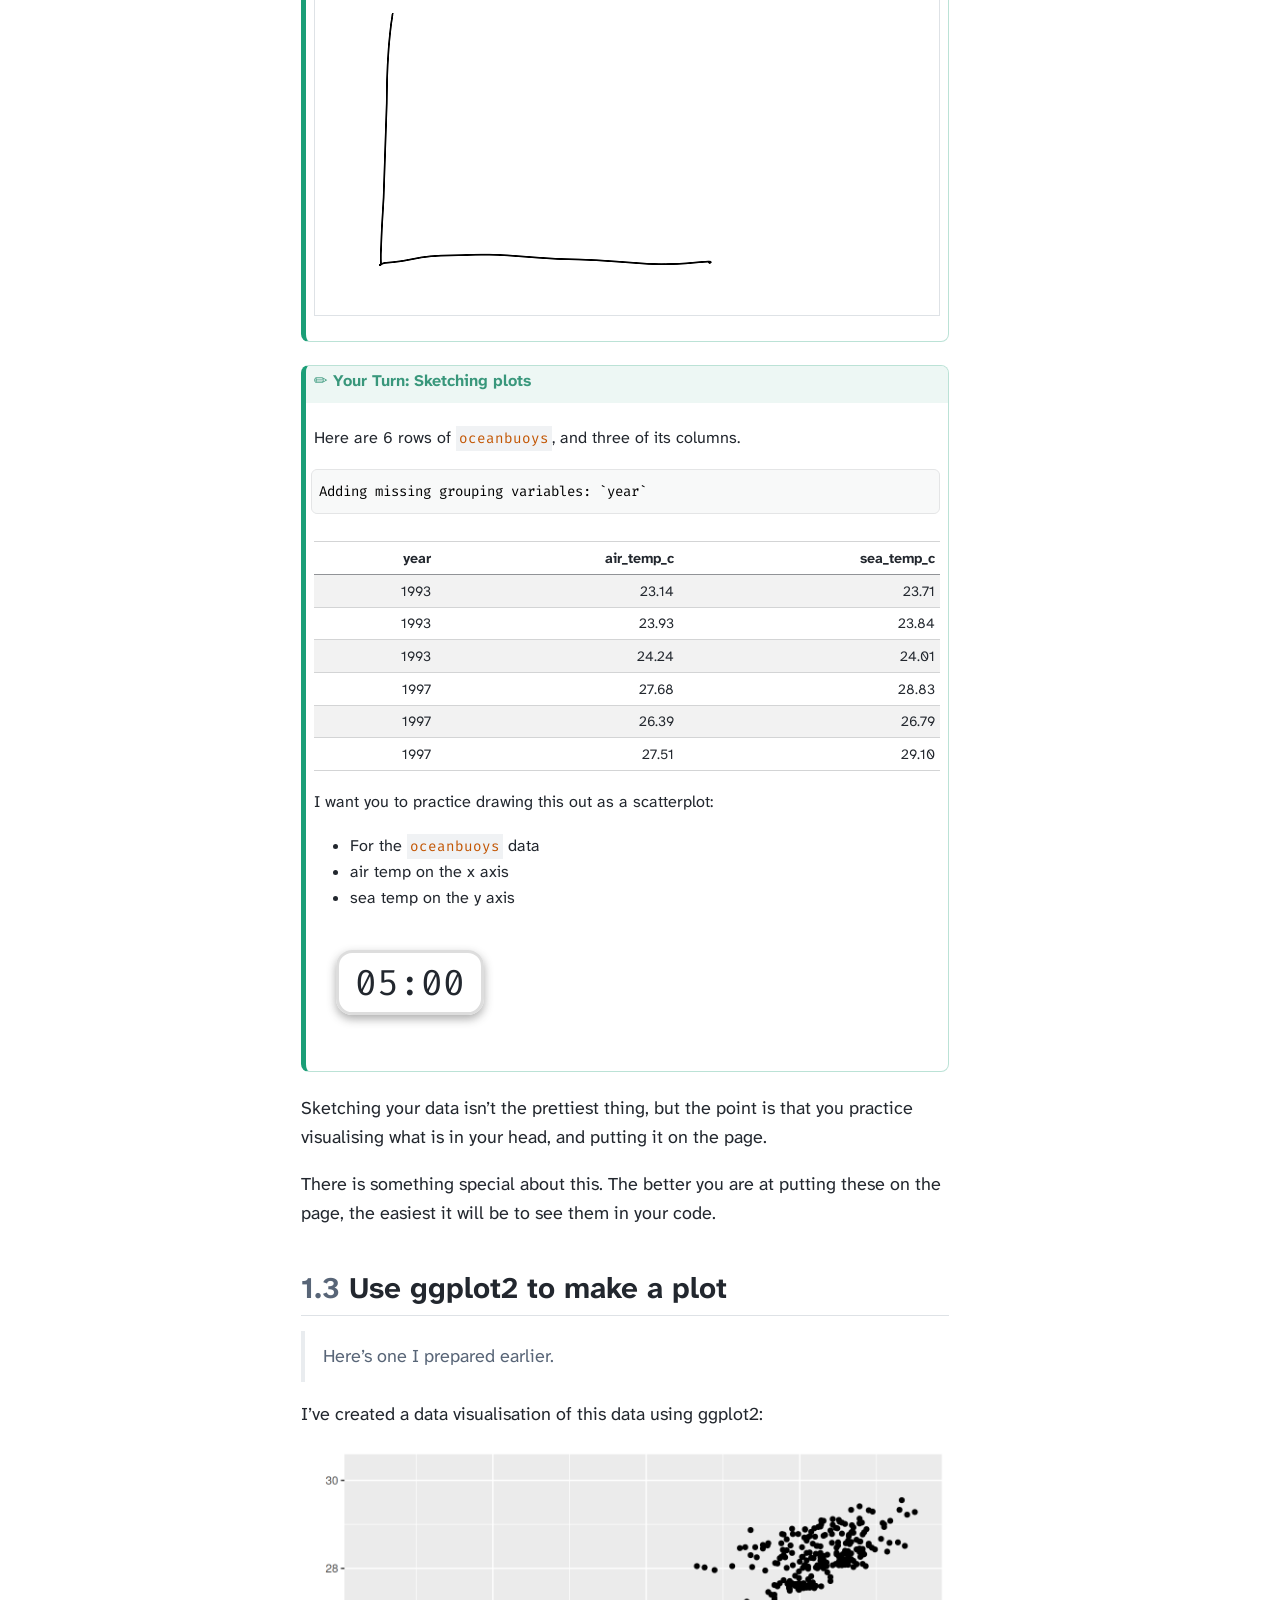
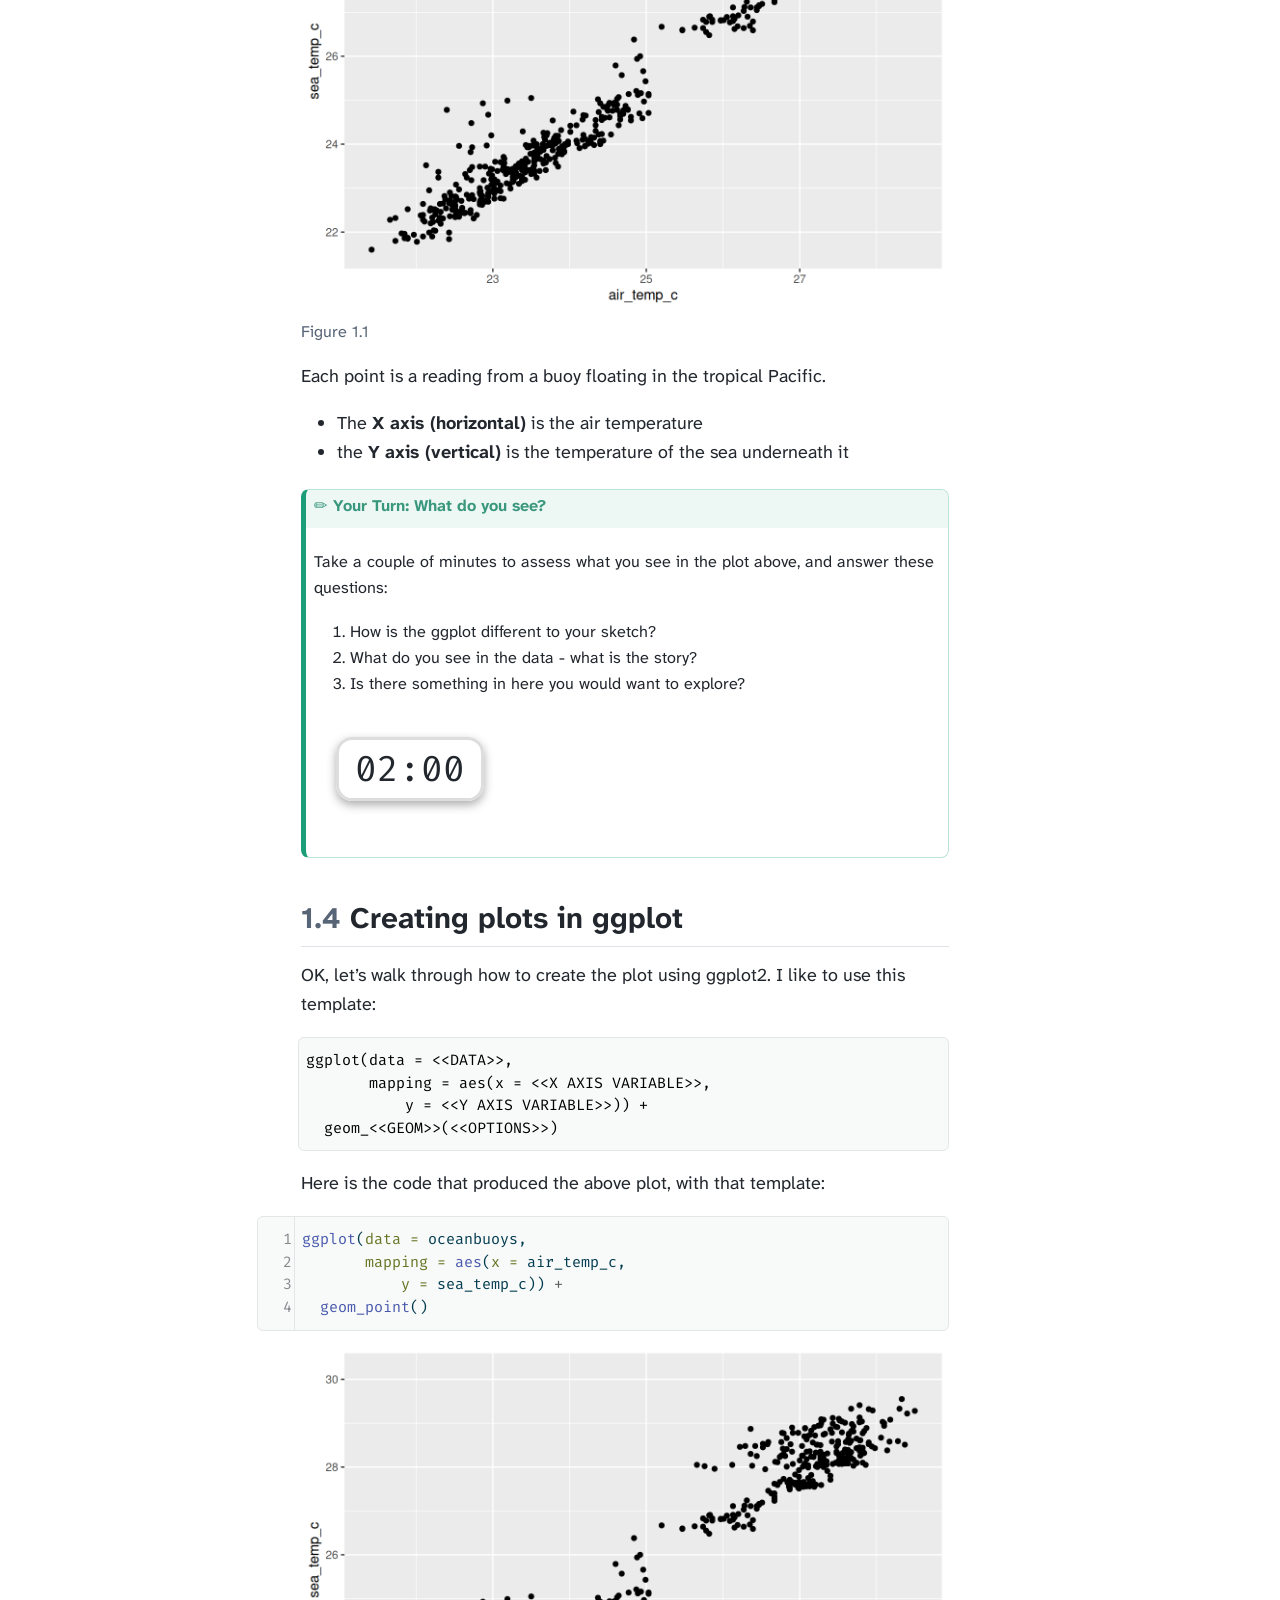
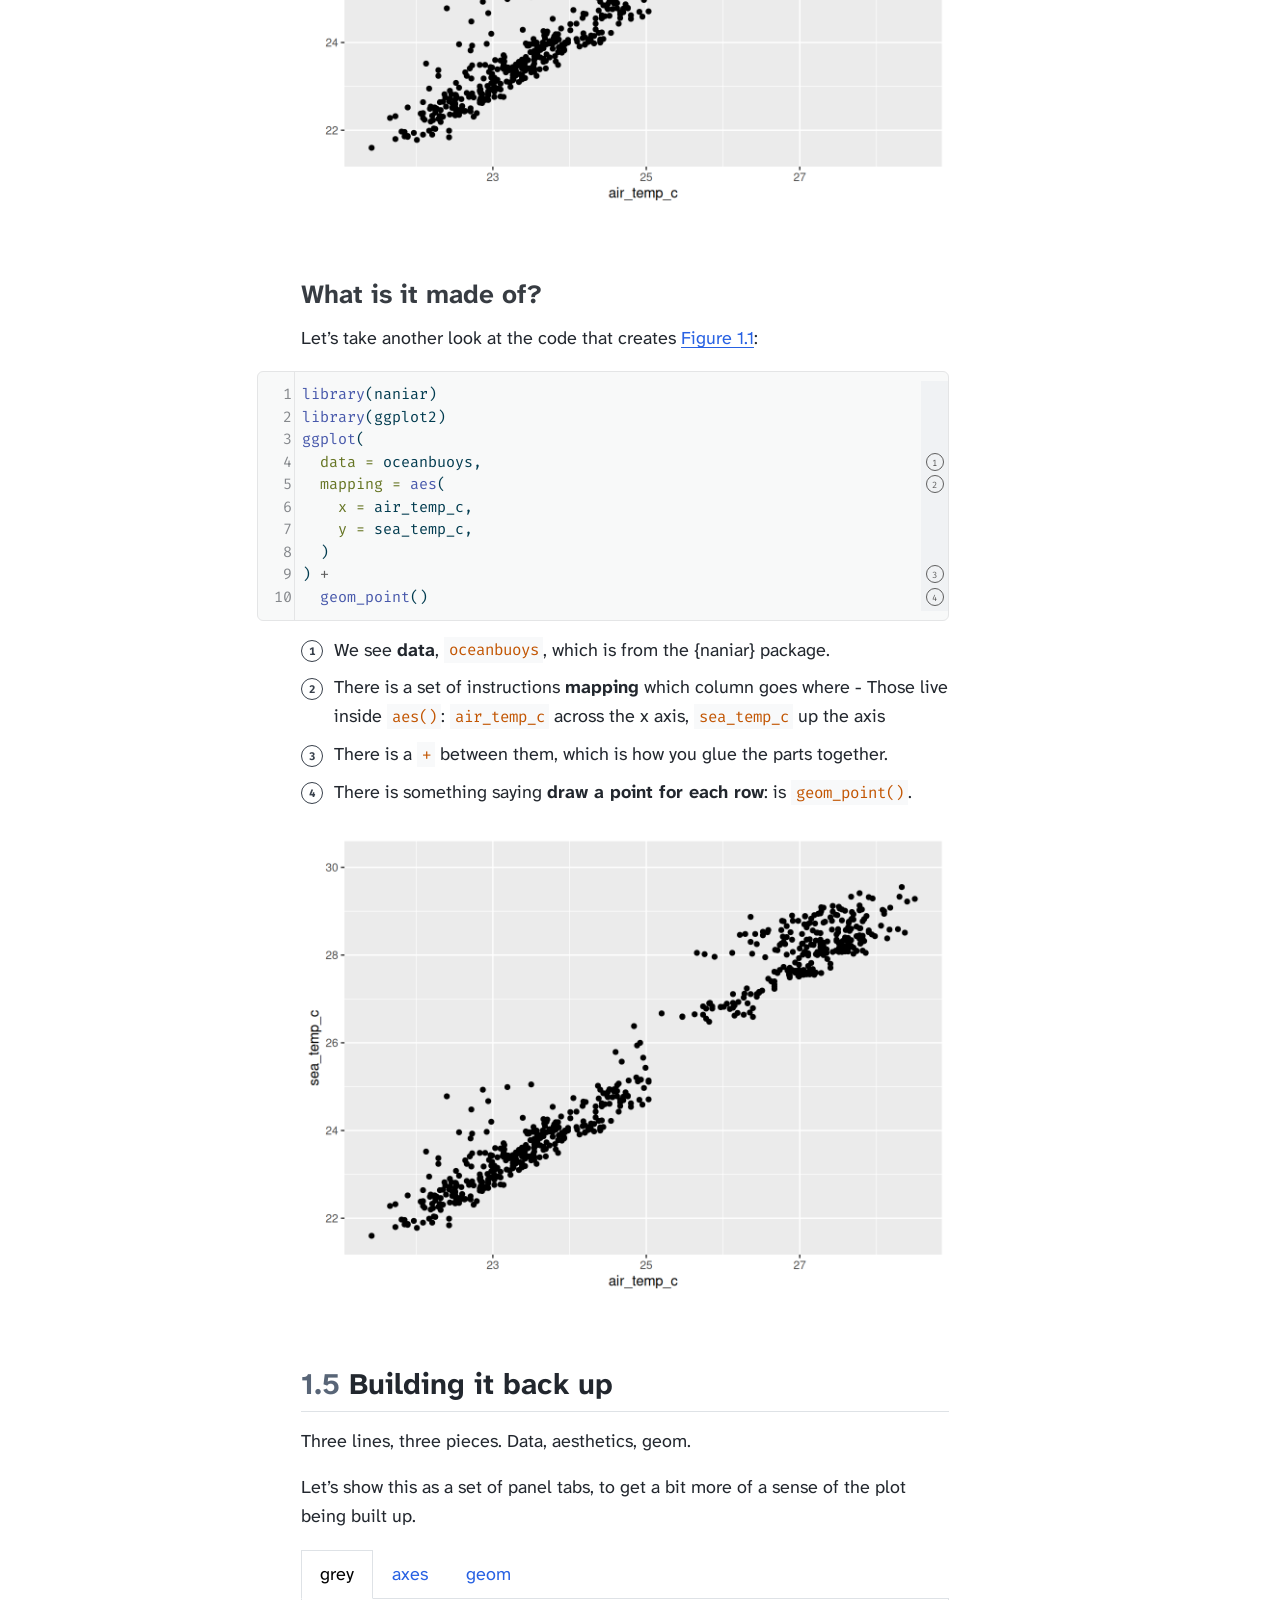
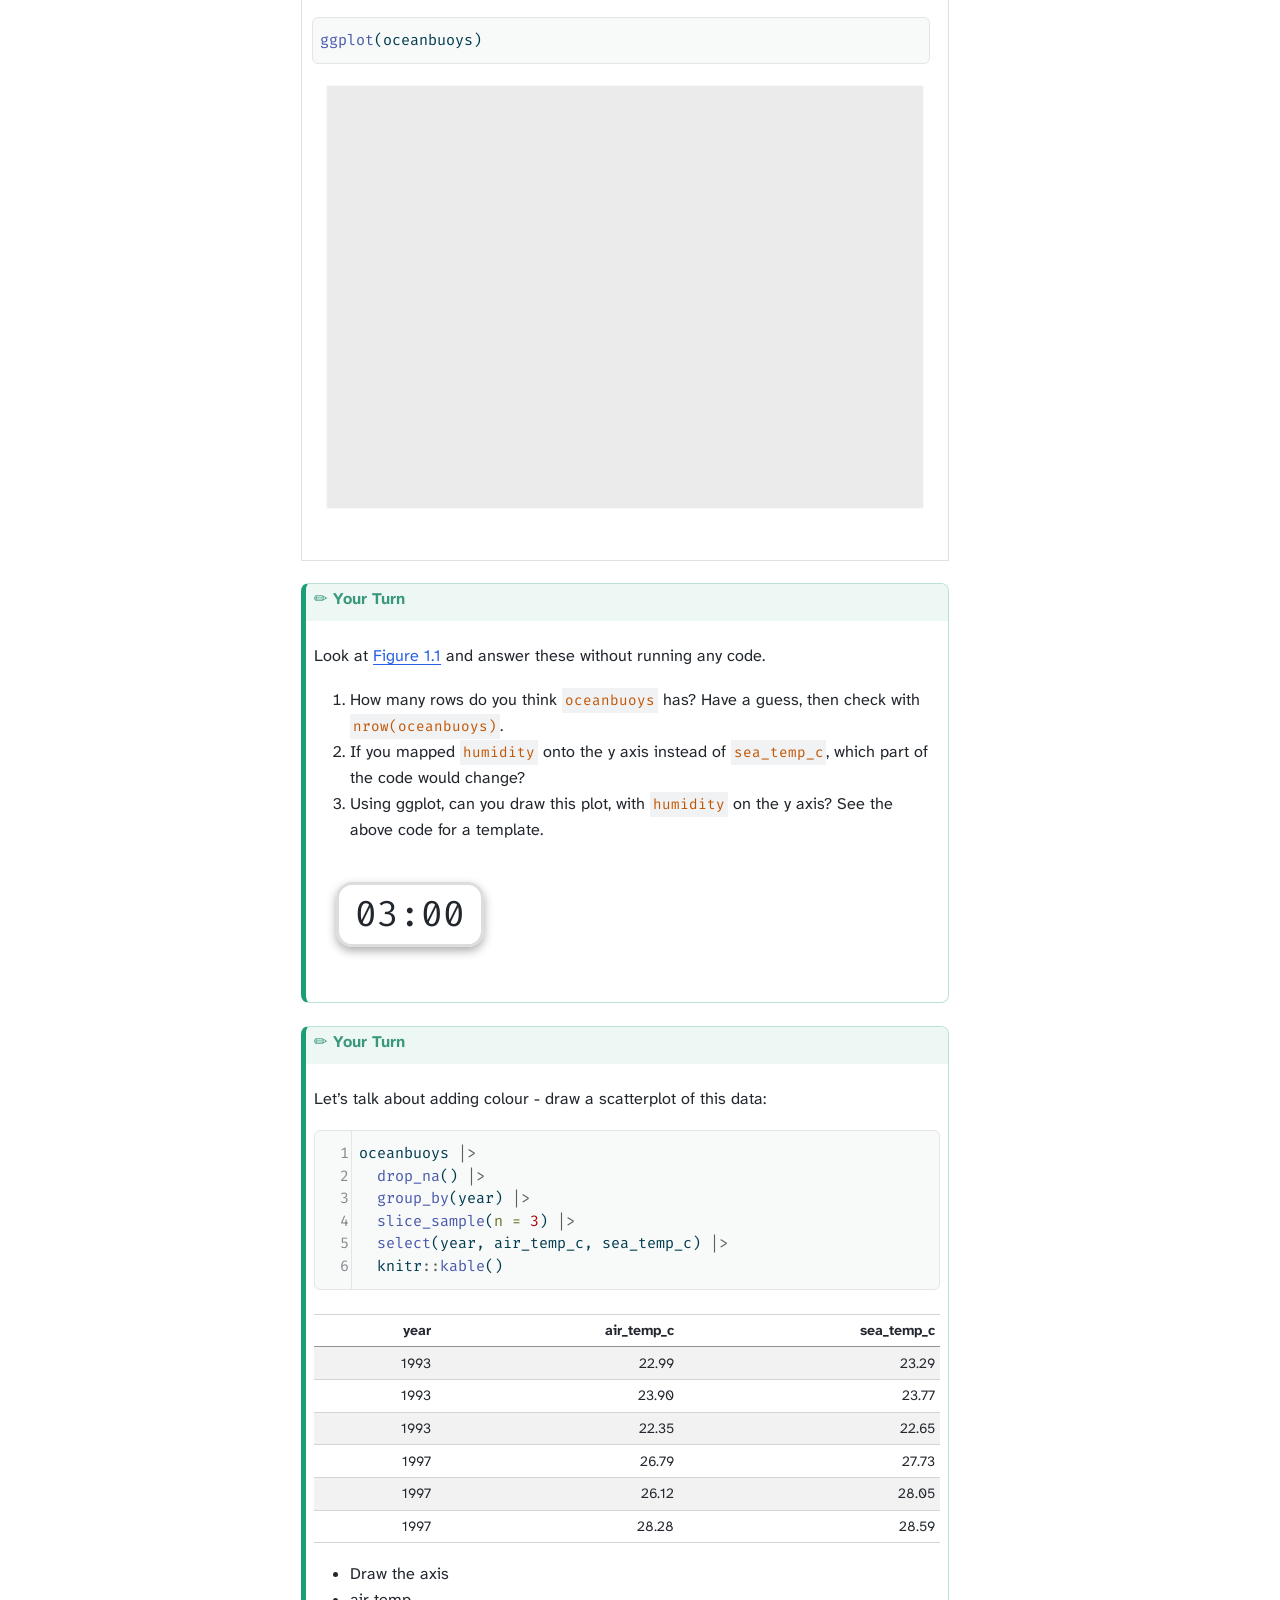
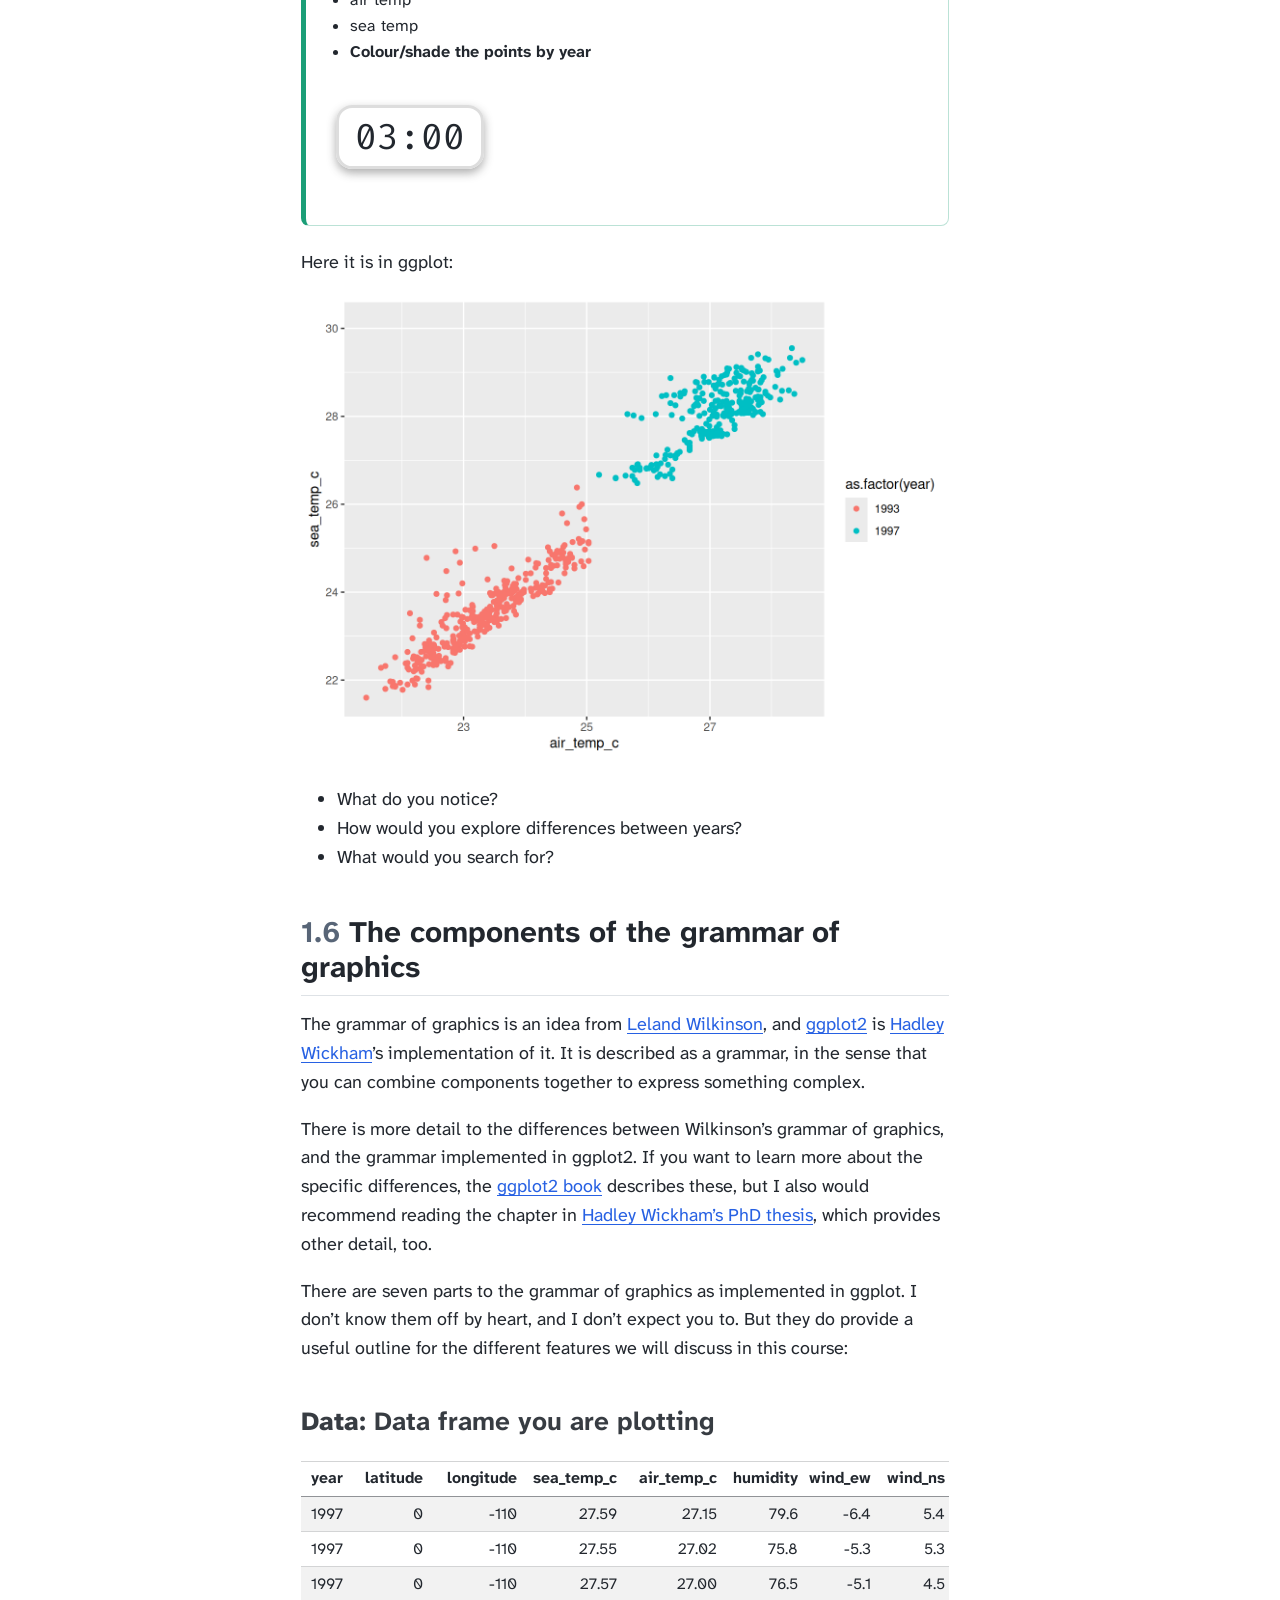
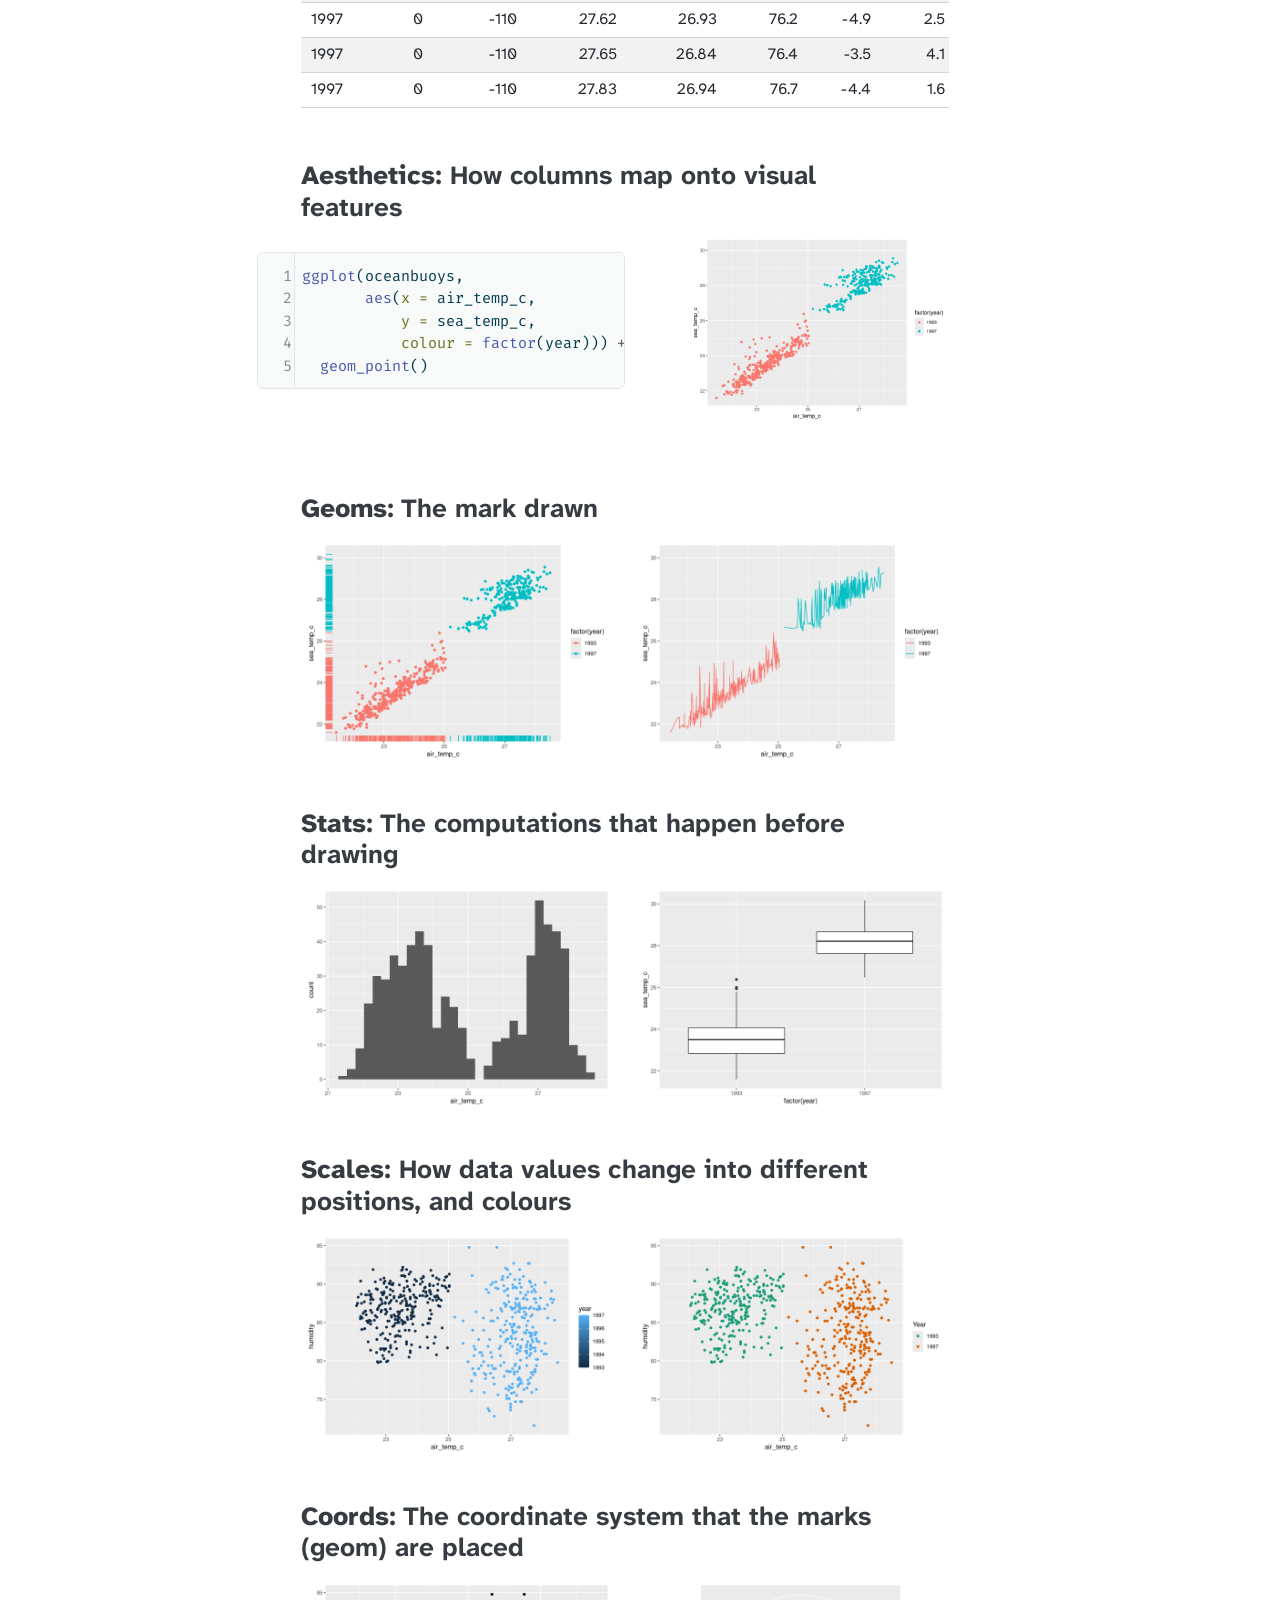
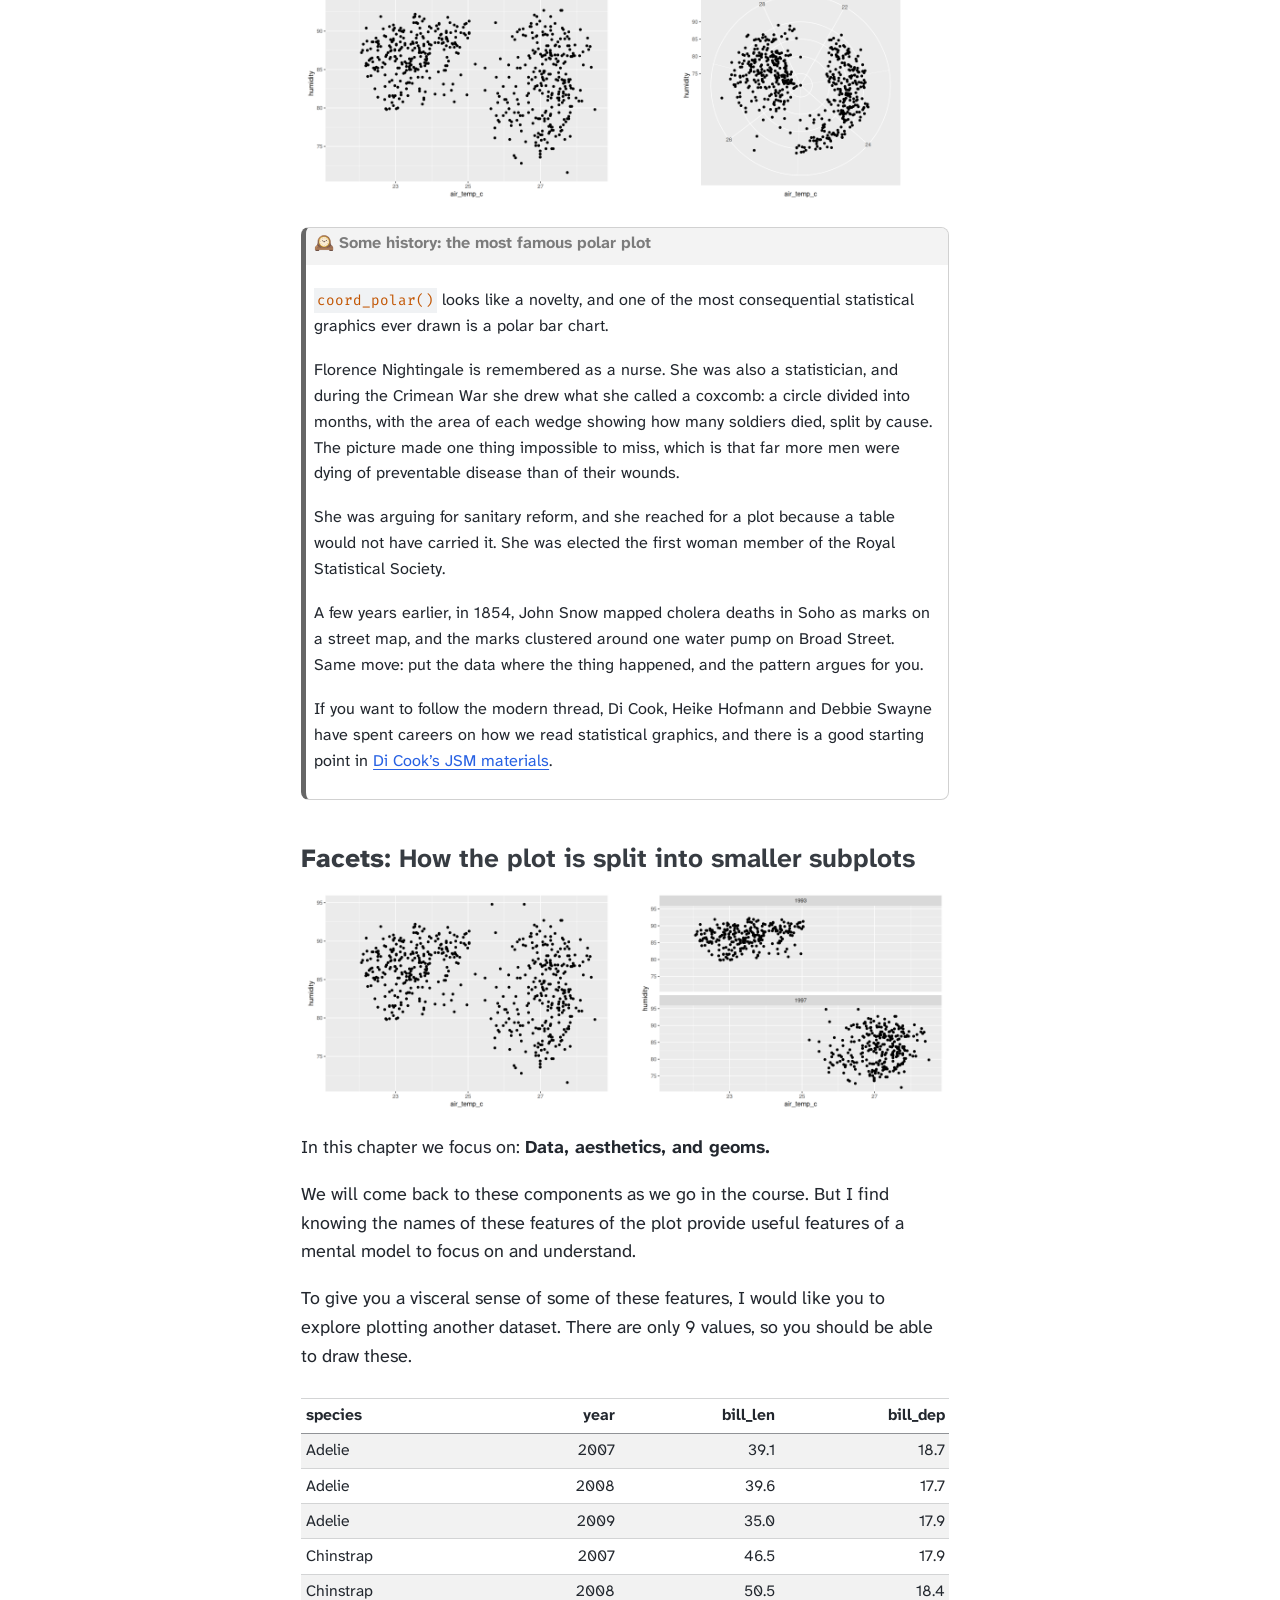
==== commit fee68f02: "Built site for gh-pages" ====
--- a/anatomy-of-a-ggplot.html
+++ b/anatomy-of-a-ggplot.html
@@ -201,6 +201,12 @@
  <span class="menu-text"><span class="chapter-number">6</span>&nbsp; <span class="chapter-title">Where should the eye go?</span></span></a>
   </div>
 </li>
+        <li class="sidebar-item">
+  <div class="sidebar-item-container"> 
+  <a href="./making-it-land.html" class="sidebar-item-text sidebar-link">
+ <span class="menu-text"><span class="chapter-number">7</span>&nbsp; <span class="chapter-title">Making it land</span></span></a>
+  </div>
+</li>
     </ul>
     </div>
 </nav>
@@ -547,7 +553,7 @@
 </ul>
 <div class="cell">
 <div class="cell-output-display">
-<countdown-timer class="countdown" id="timer_9e8ba91f" minutes="5" seconds="0" update-every="1" tabindex="0" style="right:0;bottom:0;"></countdown-timer>
+<countdown-timer class="countdown" id="timer_cba345f5" minutes="5" seconds="0" update-every="1" tabindex="0" style="right:0;bottom:0;"></countdown-timer>
 </div>
 </div>
 </div>
@@ -563,7 +569,7 @@
 <p>I’ve created a data visualisation of this data using ggplot2:</p>
 <div class="cell">
 <div class="cell-output-display">
-<div id="fig-elnino" class="quarto-float quarto-figure quarto-figure-center anchored" width="672" alt="Scatterplot of sea temperature against air temperature. The points form two separate clusters.">
+<div id="fig-elnino" class="quarto-float quarto-figure quarto-figure-center anchored" alt="Scatterplot of sea temperature against air temperature. The points form two separate clusters." width="672">
 <figure class="quarto-float quarto-float-fig figure">
 <div aria-describedby="fig-elnino-caption-0ceaefa1-69ba-4598-a22c-09a6ac19f8ca">
 <img src="anatomy-of-a-ggplot_files/figure-html/fig-elnino-1.png" id="fig-elnino" class="img-fluid figure-img" alt="Scatterplot of sea temperature against air temperature. The points form two separate clusters." width="672">
@@ -598,7 +604,7 @@
 </ol>
 <div class="cell">
 <div class="cell-output-display">
-<countdown-timer class="countdown" id="timer_9ecf28cd" minutes="2" seconds="0" update-every="1" tabindex="0" style="right:0;bottom:0;"></countdown-timer>
+<countdown-timer class="countdown" id="timer_79f8b053" minutes="2" seconds="0" update-every="1" tabindex="0" style="right:0;bottom:0;"></countdown-timer>
 </div>
 </div>
 </div>
@@ -749,7 +755,7 @@
 </ol>
 <div class="cell">
 <div class="cell-output-display">
-<countdown-timer class="countdown" id="timer_e7b63f87" minutes="3" seconds="0" update-every="1" tabindex="0" style="right:0;bottom:0;"></countdown-timer>
+<countdown-timer class="countdown" id="timer_7d339390" minutes="3" seconds="0" update-every="1" tabindex="0" style="right:0;bottom:0;"></countdown-timer>
 </div>
 </div>
 </div>
@@ -824,7 +830,7 @@
 </ul>
 <div class="cell">
 <div class="cell-output-display">
-<countdown-timer class="countdown" id="timer_7ccf449f" minutes="3" seconds="0" update-every="1" tabindex="0" style="right:0;bottom:0;"></countdown-timer>
+<countdown-timer class="countdown" id="timer_43a89104" minutes="3" seconds="0" update-every="1" tabindex="0" style="right:0;bottom:0;"></countdown-timer>
 </div>
 </div>
 </div>
@@ -1174,7 +1180,7 @@
 <p>Let’s take 5 minutes to do this - I’ll draw this too.</p>
 <div class="cell">
 <div class="cell-output-display">
-<countdown-timer class="countdown" id="timer_a7213da3" minutes="5" seconds="0" update-every="1" tabindex="0" style="right:0;bottom:0;"></countdown-timer>
+<countdown-timer class="countdown" id="timer_6994916f" minutes="5" seconds="0" update-every="1" tabindex="0" style="right:0;bottom:0;"></countdown-timer>
 </div>
 </div>
 </div>
@@ -1229,7 +1235,7 @@
 </ul>
 <div class="cell">
 <div class="cell-output-display">
-<countdown-timer class="countdown" id="timer_f4894a53" minutes="3" seconds="0" update-every="1" tabindex="0" style="right:0;bottom:0;"></countdown-timer>
+<countdown-timer class="countdown" id="timer_b9f26d59" minutes="3" seconds="0" update-every="1" tabindex="0" style="right:0;bottom:0;"></countdown-timer>
 </div>
 </div>
 <p>There are many decisions you need to make when making a plot. I think ggplot really does a great job of breaking down those components in a way that make you think about the data, at the right level of detail.</p>
@@ -1537,7 +1543,7 @@
 </div>
 <div class="cell">
 <div class="cell-output-display">
-<countdown-timer class="countdown" id="timer_47f01761" minutes="5" seconds="0" update-every="1" tabindex="0" style="right:0;bottom:0;"></countdown-timer>
+<countdown-timer class="countdown" id="timer_8a57c834" minutes="5" seconds="0" update-every="1" tabindex="0" style="right:0;bottom:0;"></countdown-timer>
 </div>
 </div>
 </div>
@@ -1642,7 +1648,7 @@
 </ol>
 <div class="cell">
 <div class="cell-output-display">
-<countdown-timer class="countdown" id="timer_7afb2f18" minutes="5" seconds="0" update-every="1" tabindex="0" style="right:0;bottom:0;"></countdown-timer>
+<countdown-timer class="countdown" id="timer_ba3a2dce" minutes="5" seconds="0" update-every="1" tabindex="0" style="right:0;bottom:0;"></countdown-timer>
 </div>
 </div>
 </div>
@@ -1721,7 +1727,7 @@
 </ol>
 <div class="cell">
 <div class="cell-output-display">
-<countdown-timer class="countdown" id="timer_bb40e40b" minutes="5" seconds="0" update-every="1" tabindex="0" style="right:0;bottom:0;"></countdown-timer>
+<countdown-timer class="countdown" id="timer_5d28e42d" minutes="5" seconds="0" update-every="1" tabindex="0" style="right:0;bottom:0;"></countdown-timer>
 </div>
 </div>
 </div>
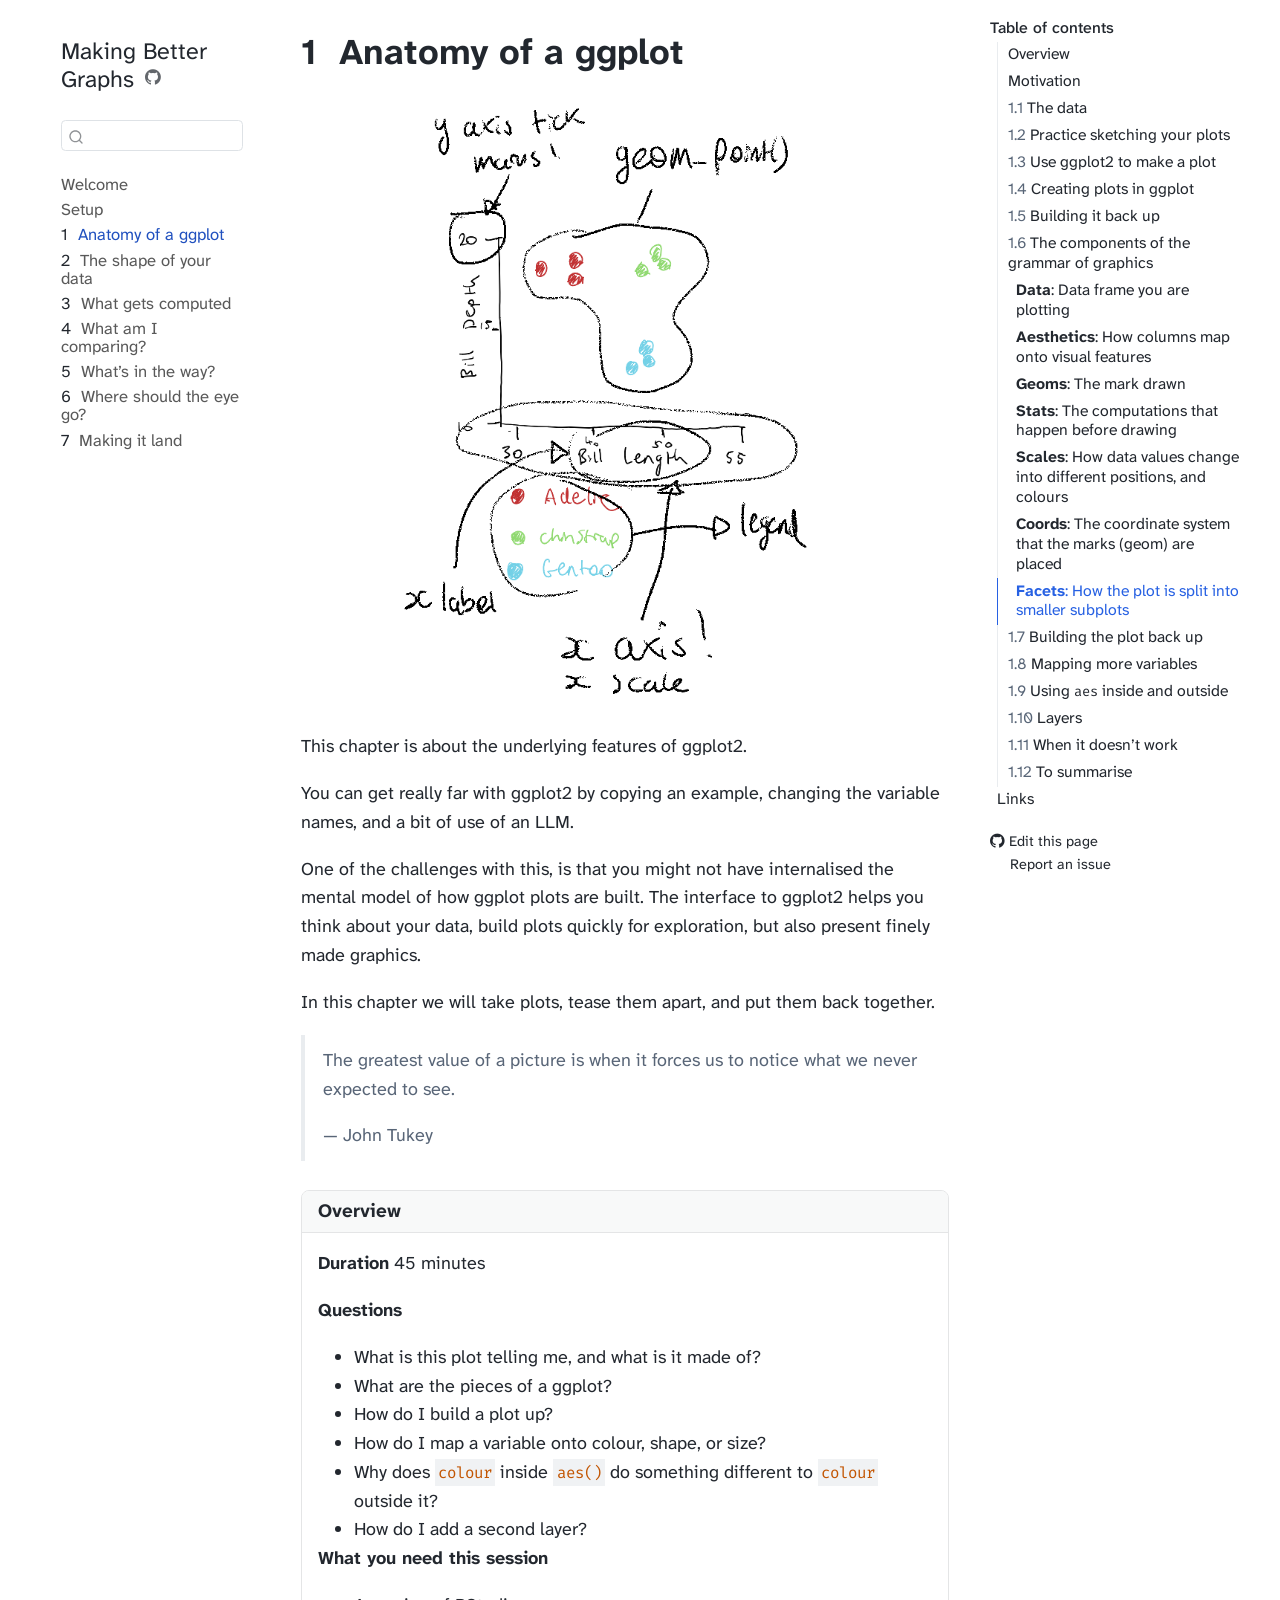
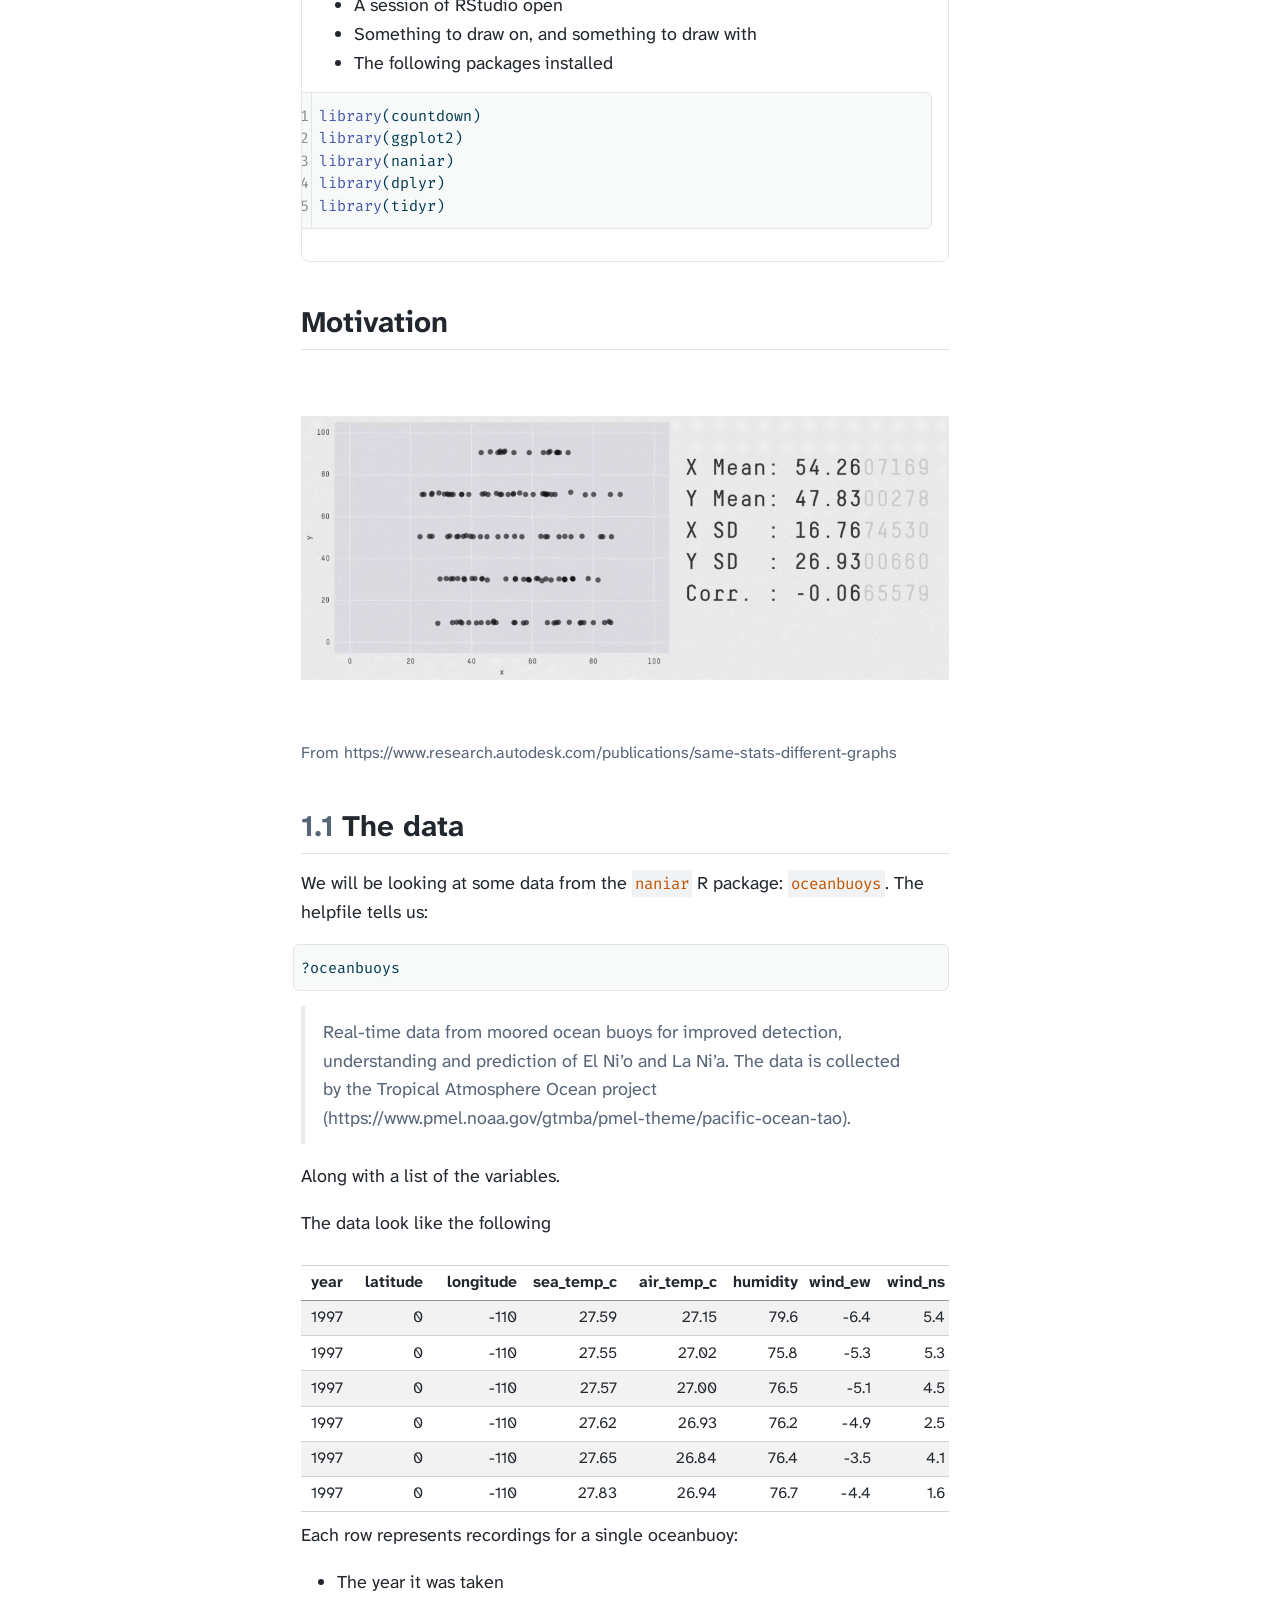
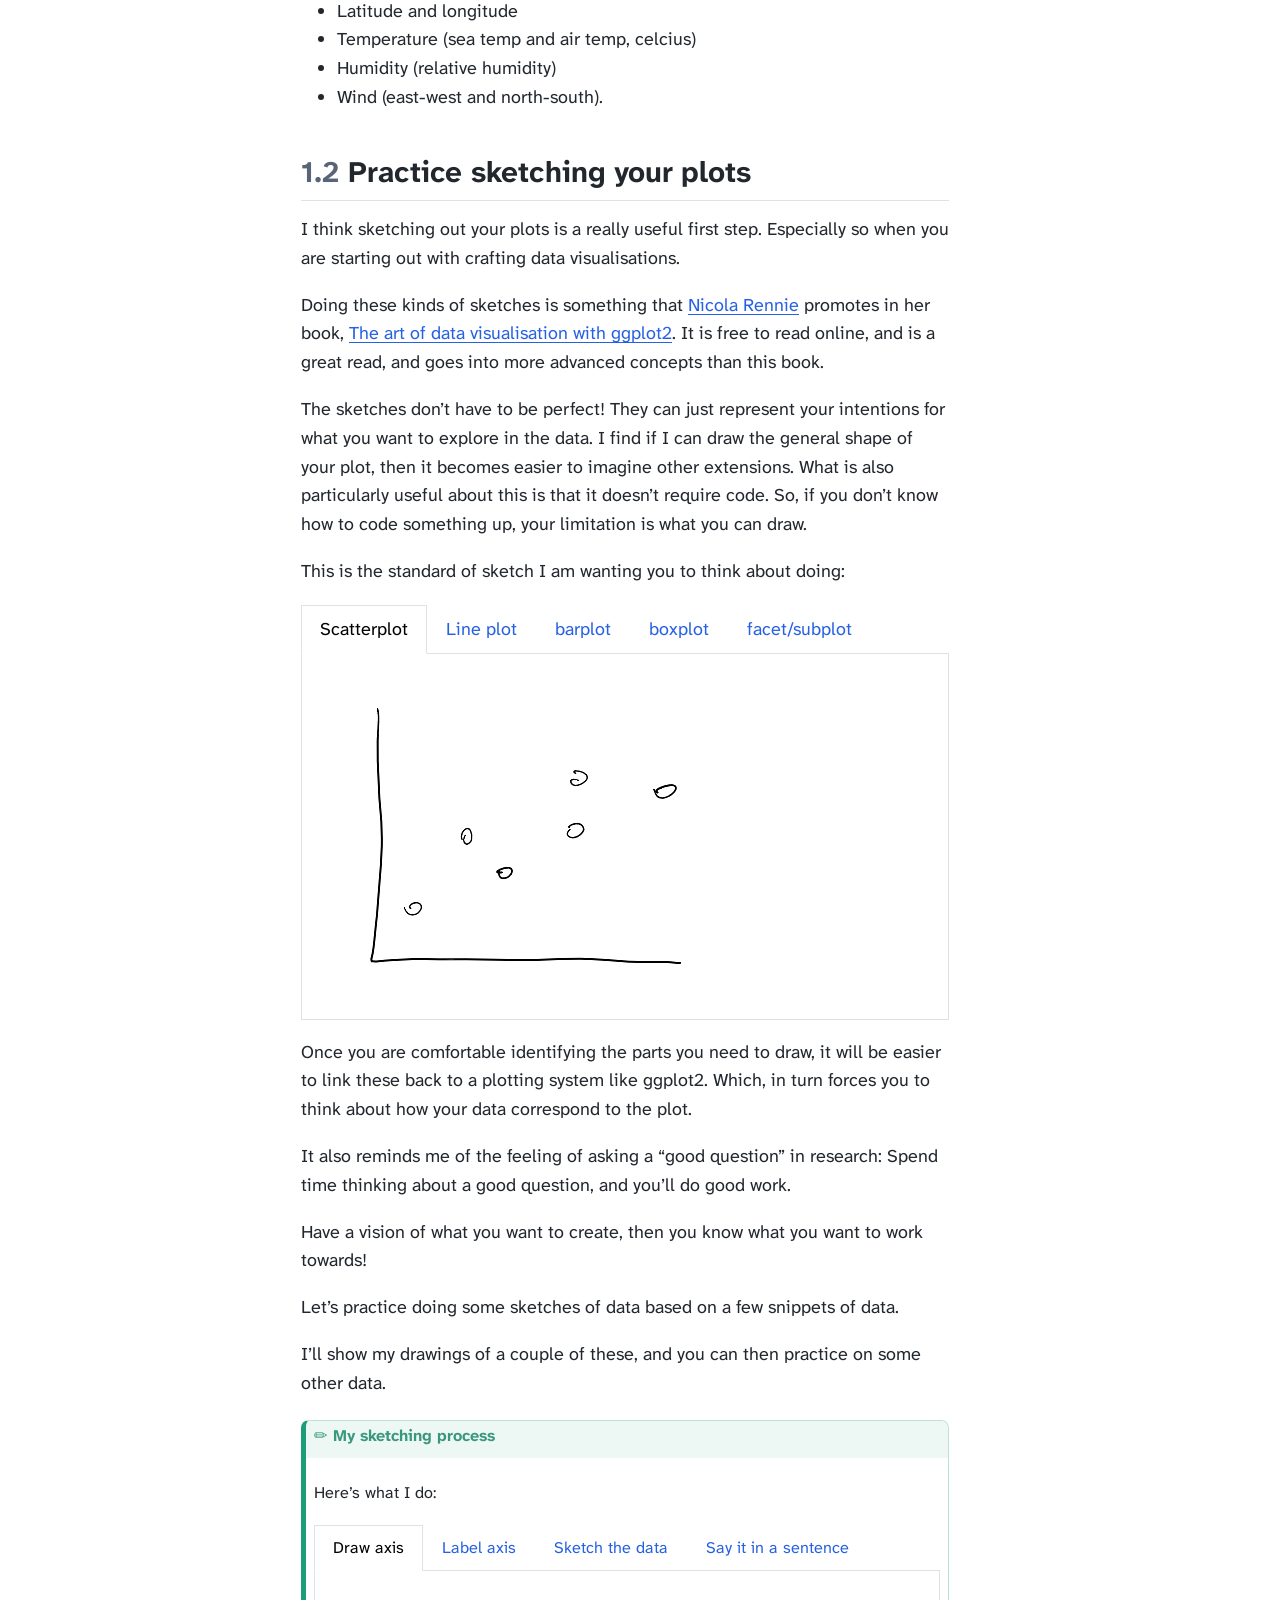
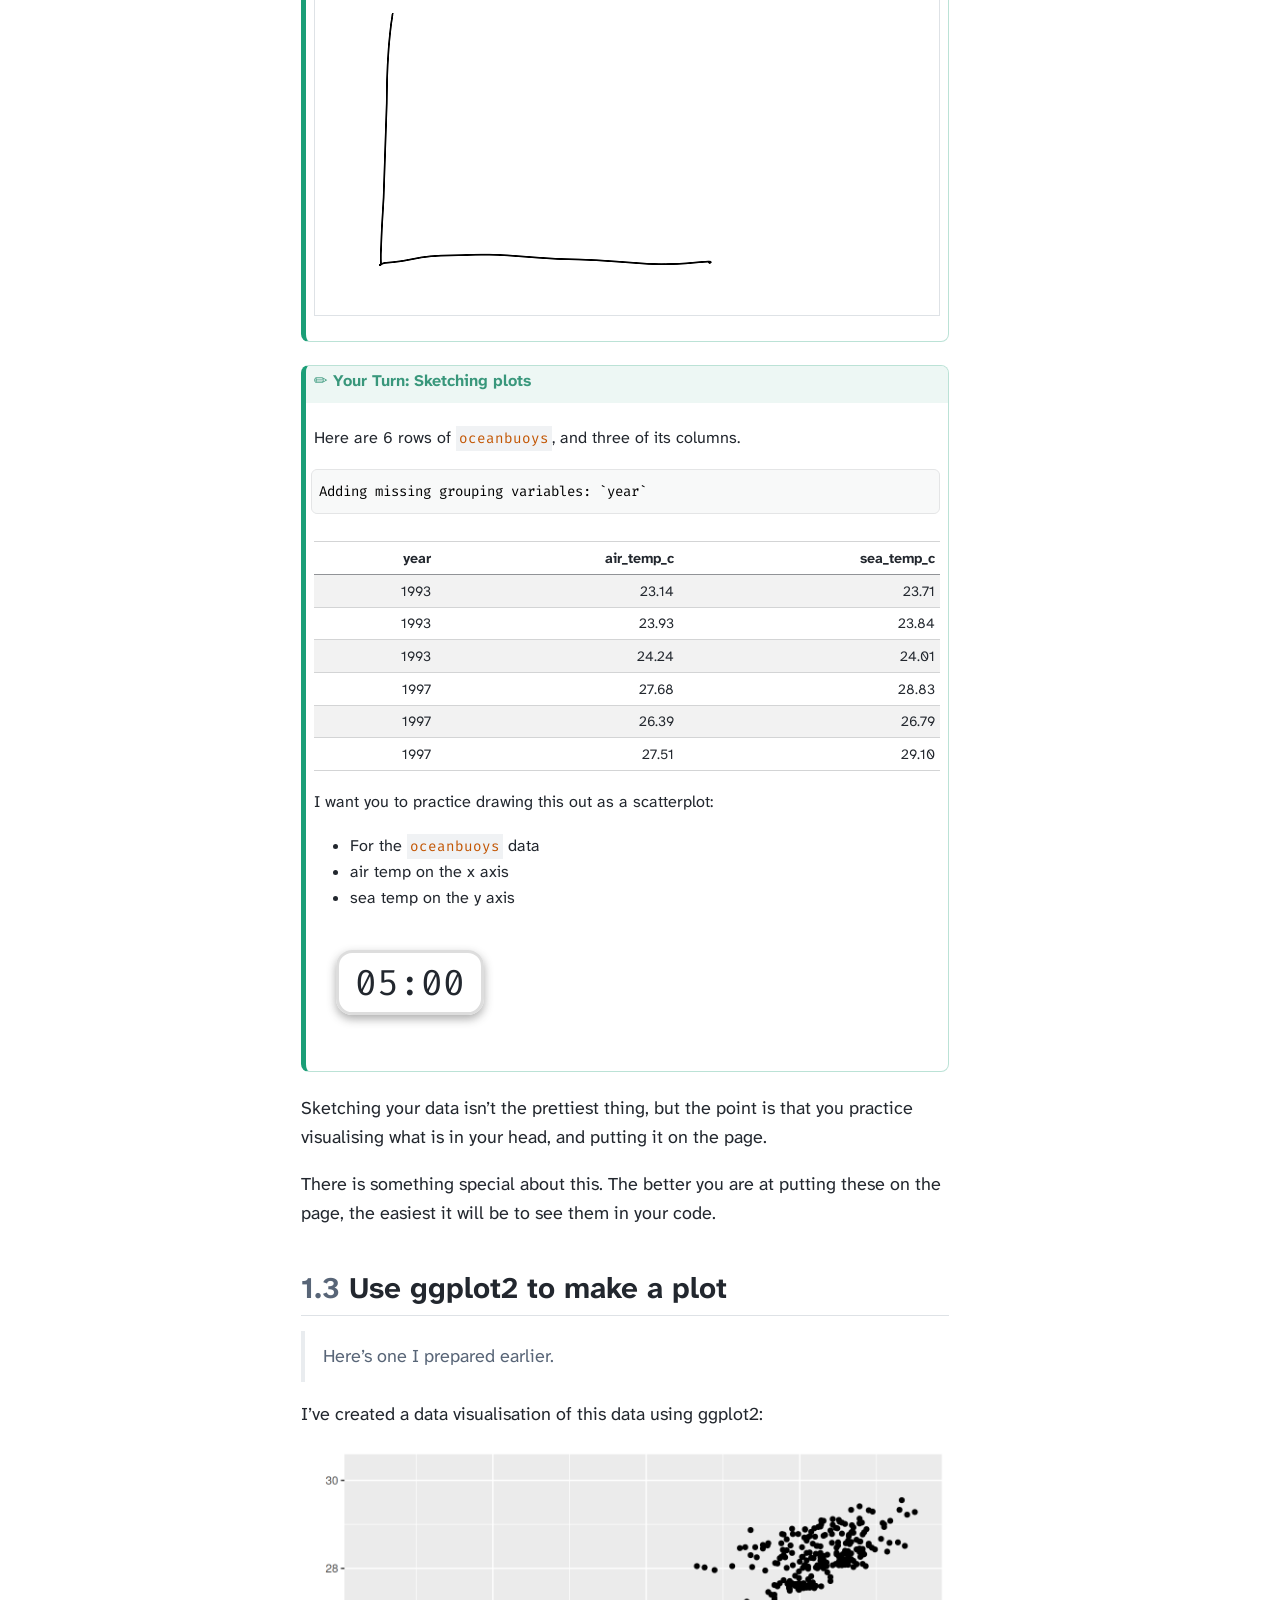
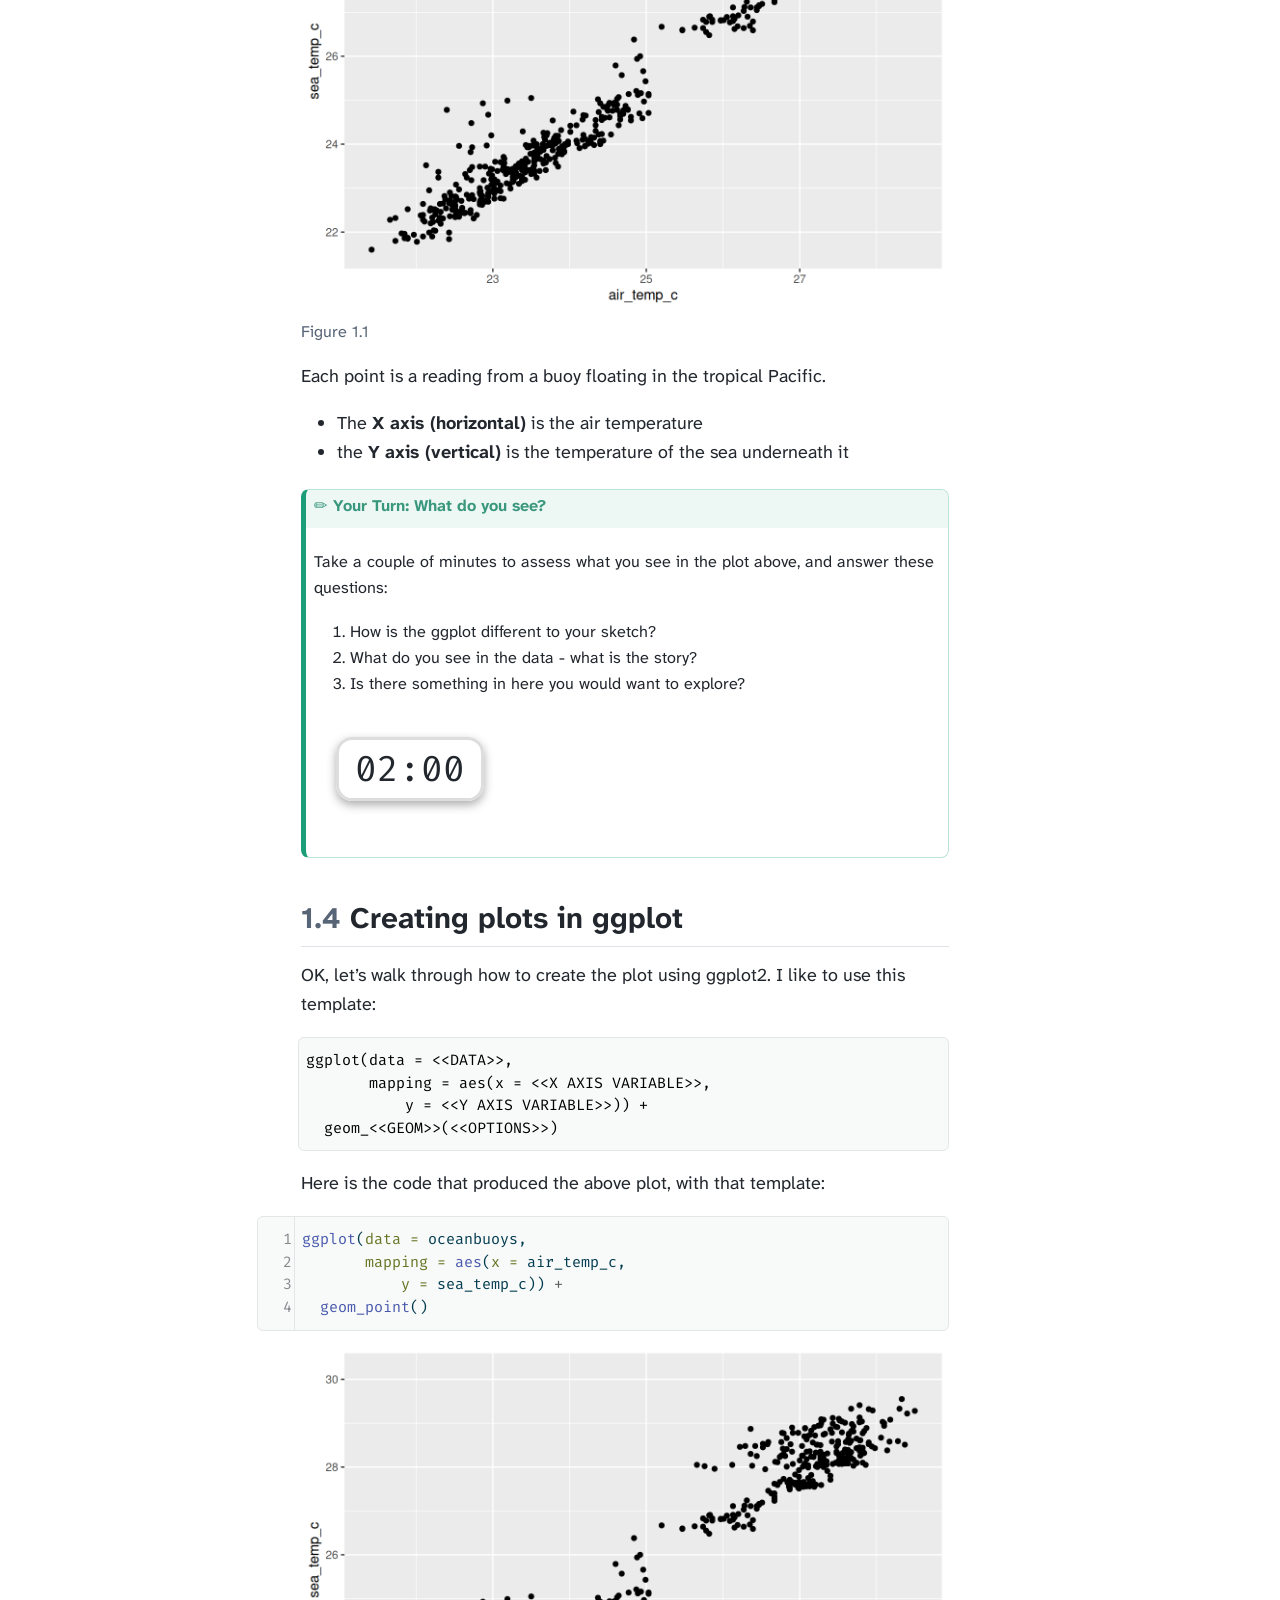
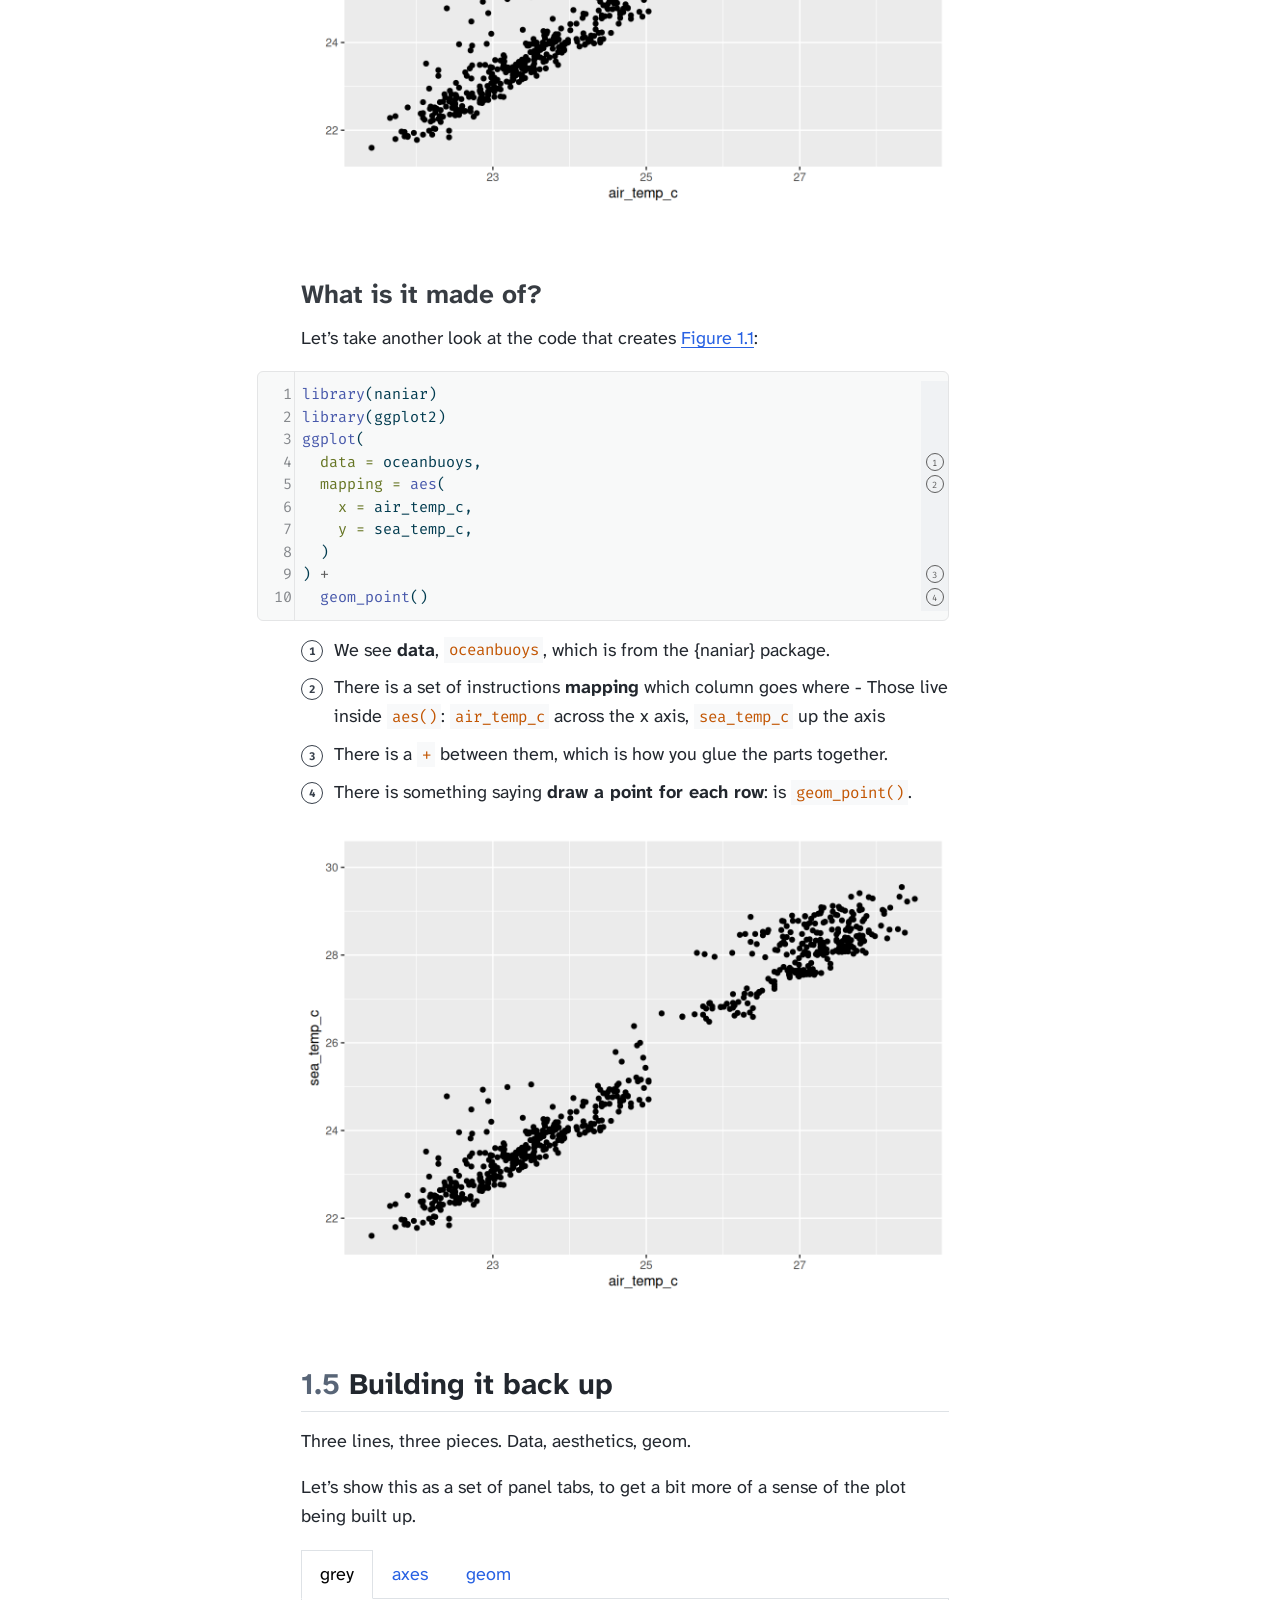
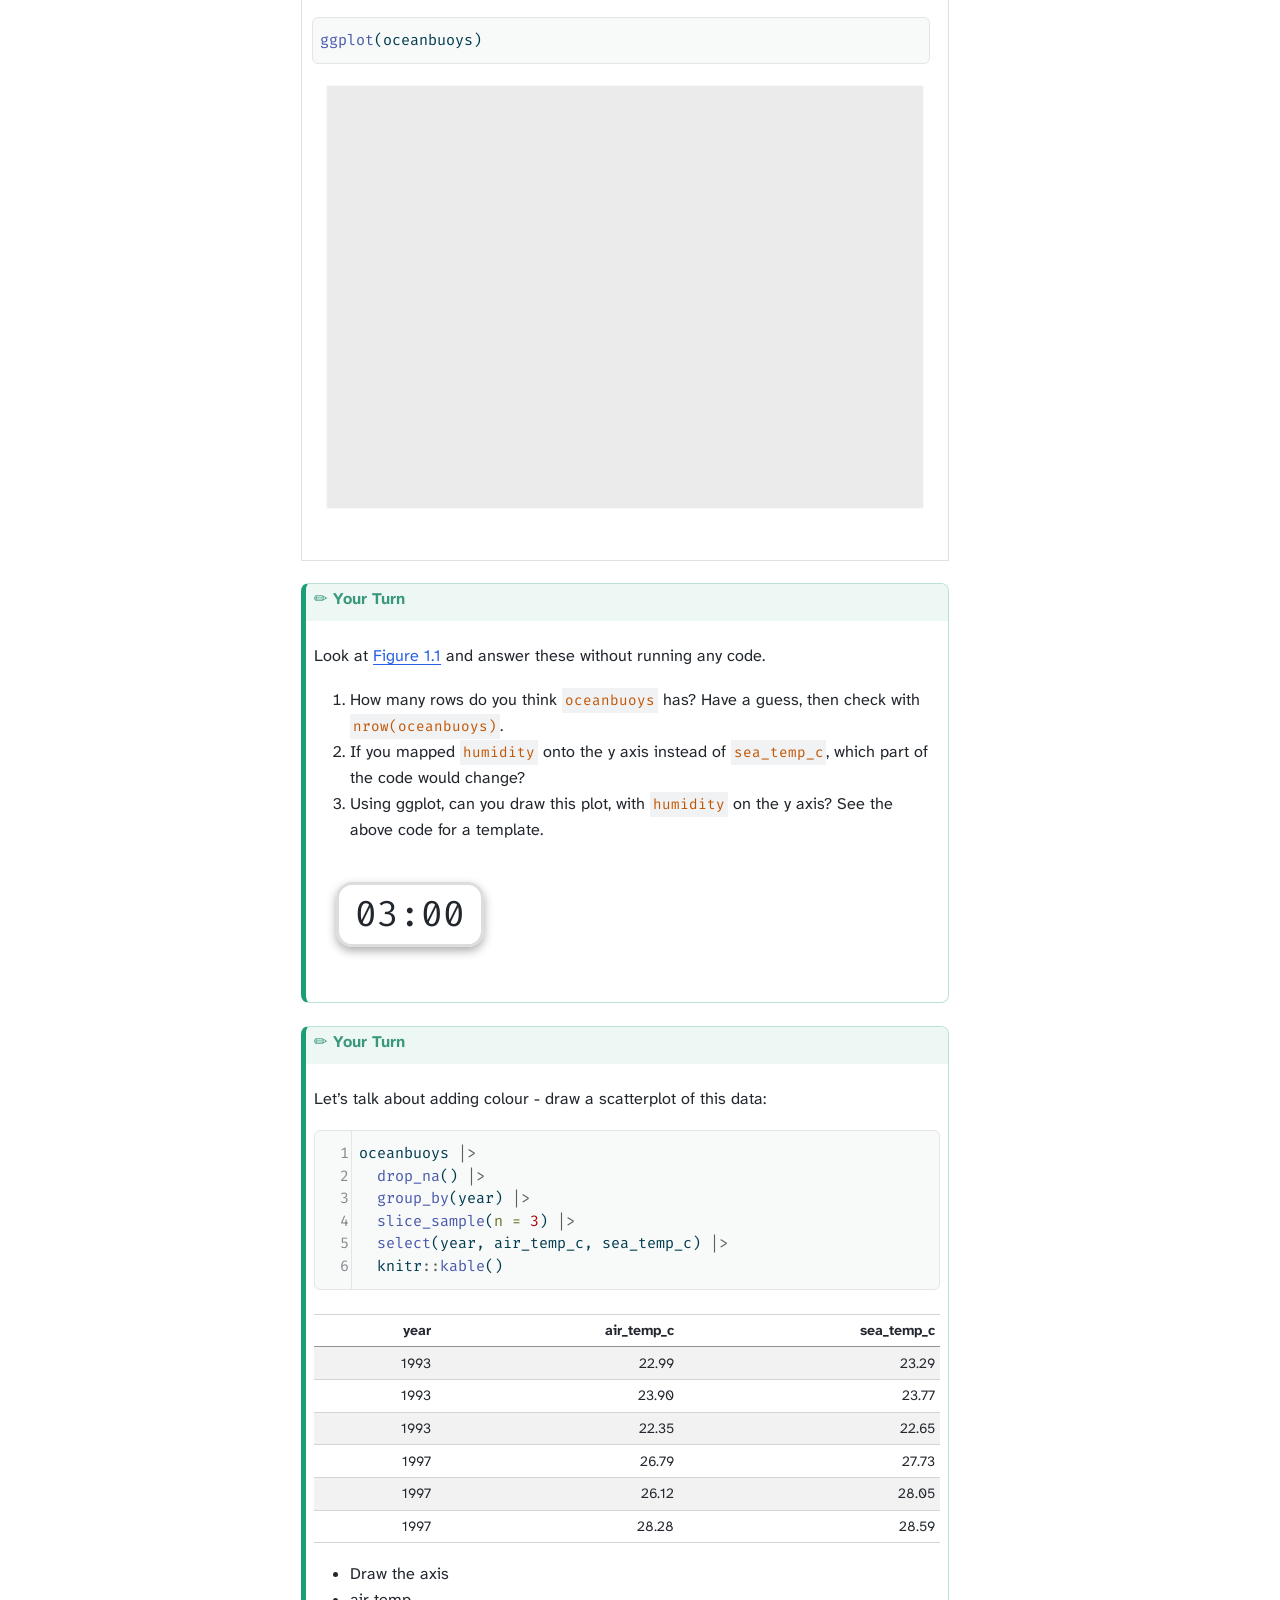
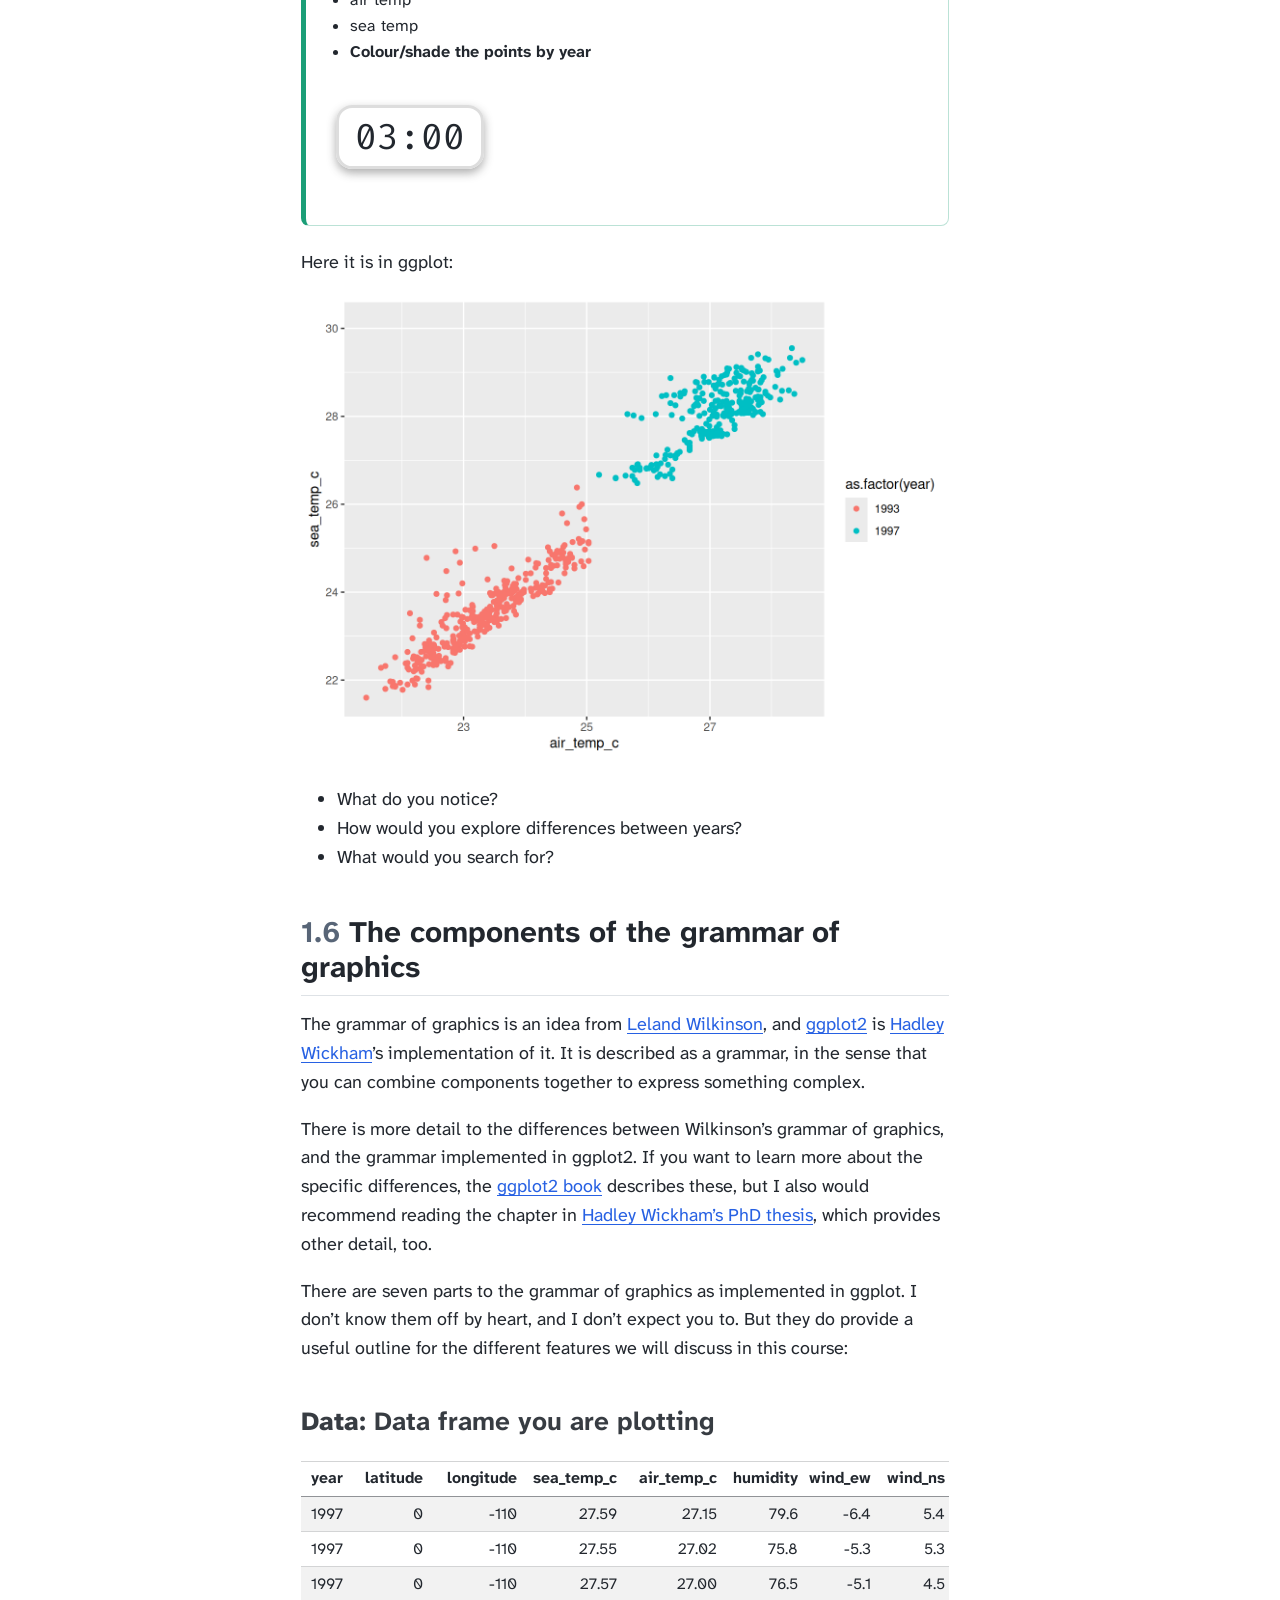
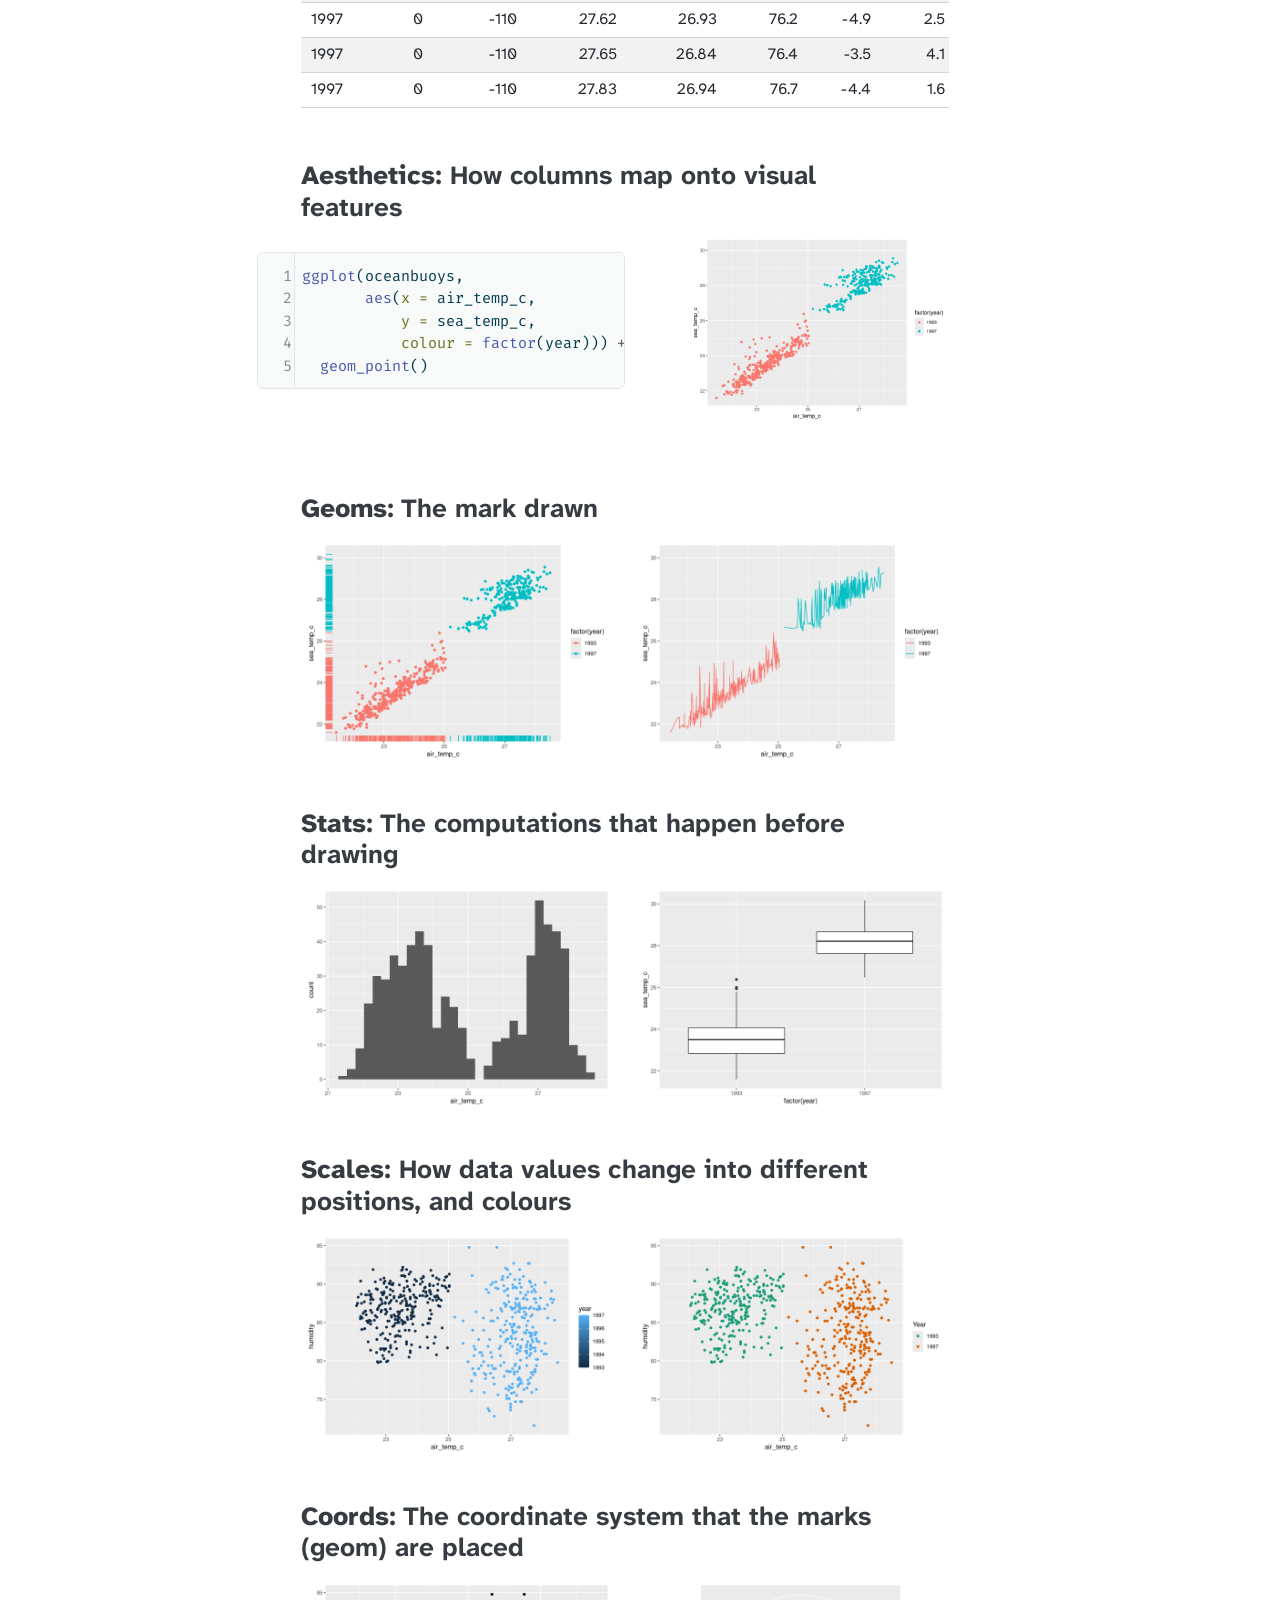
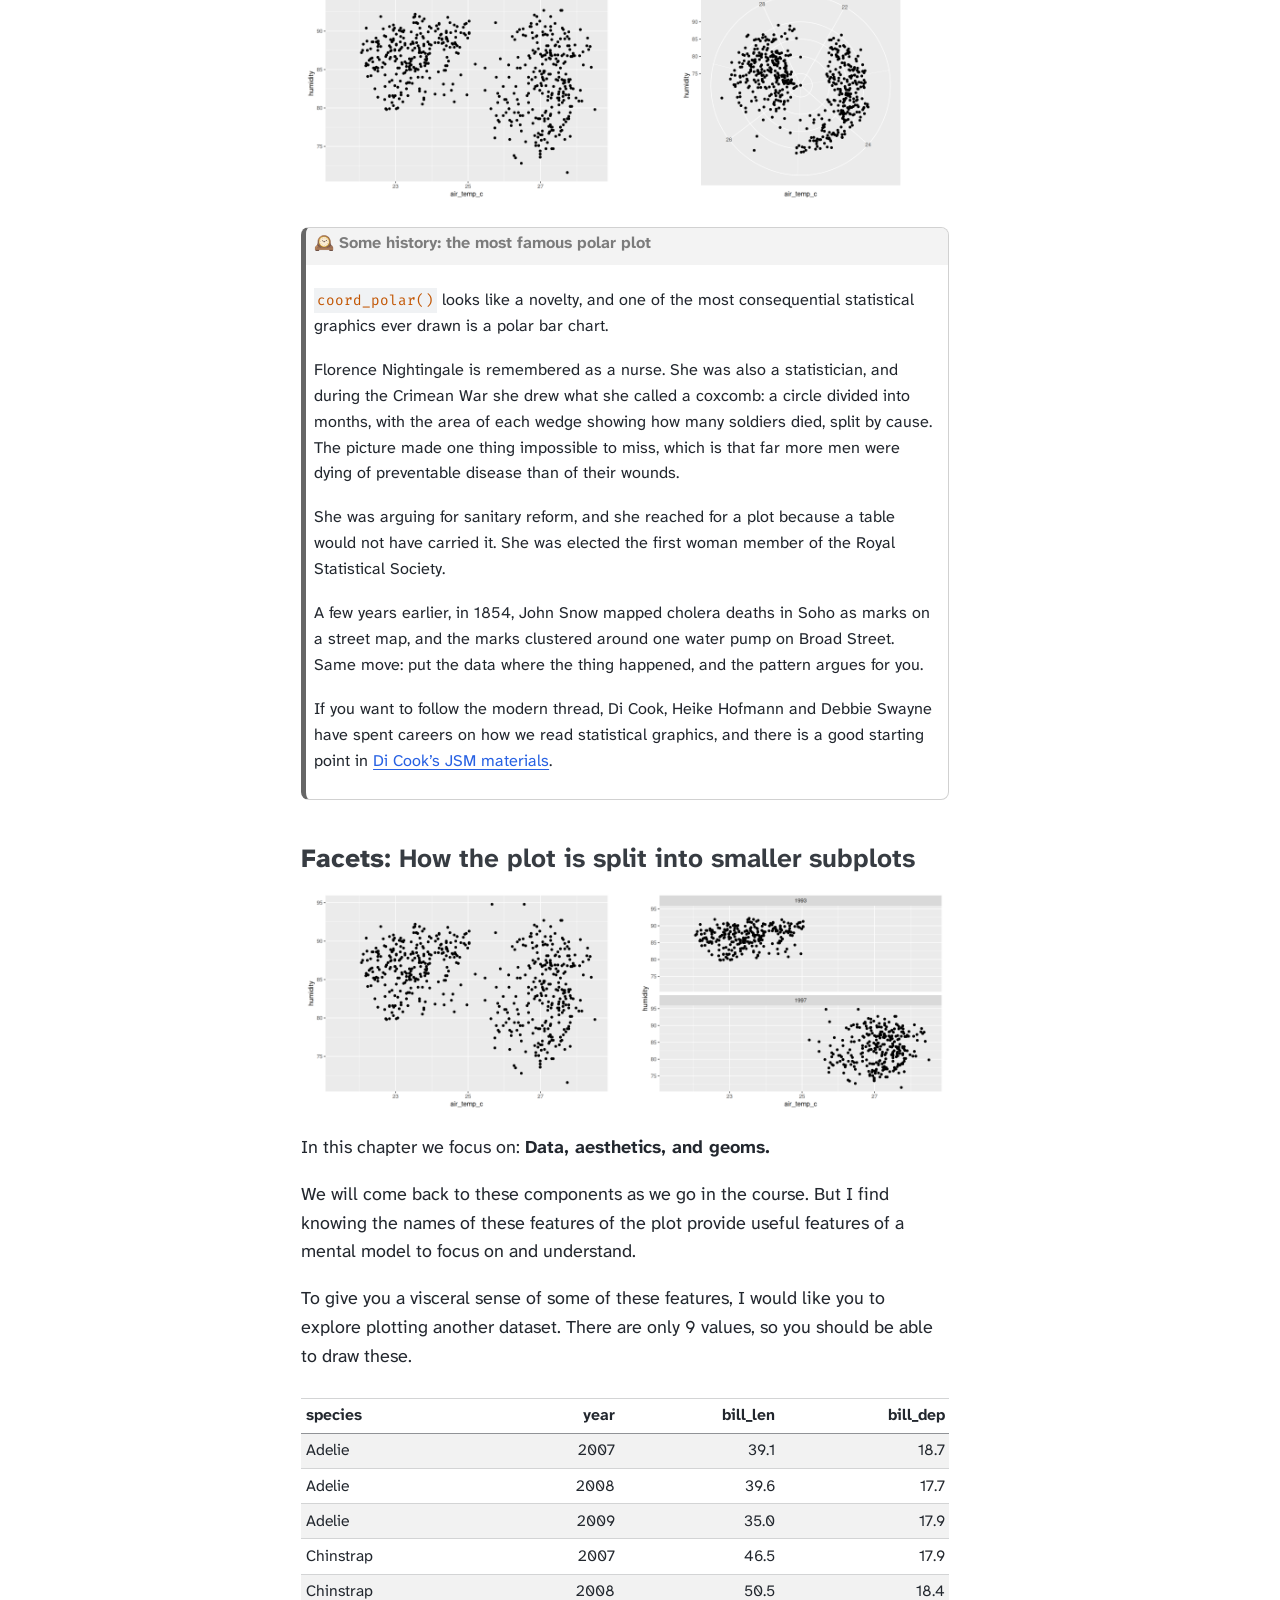
==== commit 9b5bd7f8: "Built site for gh-pages" ====
--- a/anatomy-of-a-ggplot.html
+++ b/anatomy-of-a-ggplot.html
@@ -553,7 +553,7 @@
 </ul>
 <div class="cell">
 <div class="cell-output-display">
-<countdown-timer class="countdown" id="timer_cba345f5" minutes="5" seconds="0" update-every="1" tabindex="0" style="right:0;bottom:0;"></countdown-timer>
+<countdown-timer class="countdown" id="timer_54a6b2f3" minutes="5" seconds="0" update-every="1" tabindex="0" style="right:0;bottom:0;"></countdown-timer>
 </div>
 </div>
 </div>
@@ -604,7 +604,7 @@
 </ol>
 <div class="cell">
 <div class="cell-output-display">
-<countdown-timer class="countdown" id="timer_79f8b053" minutes="2" seconds="0" update-every="1" tabindex="0" style="right:0;bottom:0;"></countdown-timer>
+<countdown-timer class="countdown" id="timer_83a37fe5" minutes="2" seconds="0" update-every="1" tabindex="0" style="right:0;bottom:0;"></countdown-timer>
 </div>
 </div>
 </div>
@@ -755,7 +755,7 @@
 </ol>
 <div class="cell">
 <div class="cell-output-display">
-<countdown-timer class="countdown" id="timer_7d339390" minutes="3" seconds="0" update-every="1" tabindex="0" style="right:0;bottom:0;"></countdown-timer>
+<countdown-timer class="countdown" id="timer_f9deea34" minutes="3" seconds="0" update-every="1" tabindex="0" style="right:0;bottom:0;"></countdown-timer>
 </div>
 </div>
 </div>
@@ -830,7 +830,7 @@
 </ul>
 <div class="cell">
 <div class="cell-output-display">
-<countdown-timer class="countdown" id="timer_43a89104" minutes="3" seconds="0" update-every="1" tabindex="0" style="right:0;bottom:0;"></countdown-timer>
+<countdown-timer class="countdown" id="timer_4af45d2d" minutes="3" seconds="0" update-every="1" tabindex="0" style="right:0;bottom:0;"></countdown-timer>
 </div>
 </div>
 </div>
@@ -1180,7 +1180,7 @@
 <p>Let’s take 5 minutes to do this - I’ll draw this too.</p>
 <div class="cell">
 <div class="cell-output-display">
-<countdown-timer class="countdown" id="timer_6994916f" minutes="5" seconds="0" update-every="1" tabindex="0" style="right:0;bottom:0;"></countdown-timer>
+<countdown-timer class="countdown" id="timer_b80af5c1" minutes="5" seconds="0" update-every="1" tabindex="0" style="right:0;bottom:0;"></countdown-timer>
 </div>
 </div>
 </div>
@@ -1235,7 +1235,7 @@
 </ul>
 <div class="cell">
 <div class="cell-output-display">
-<countdown-timer class="countdown" id="timer_b9f26d59" minutes="3" seconds="0" update-every="1" tabindex="0" style="right:0;bottom:0;"></countdown-timer>
+<countdown-timer class="countdown" id="timer_65737b9f" minutes="3" seconds="0" update-every="1" tabindex="0" style="right:0;bottom:0;"></countdown-timer>
 </div>
 </div>
 <p>There are many decisions you need to make when making a plot. I think ggplot really does a great job of breaking down those components in a way that make you think about the data, at the right level of detail.</p>
@@ -1543,7 +1543,7 @@
 </div>
 <div class="cell">
 <div class="cell-output-display">
-<countdown-timer class="countdown" id="timer_8a57c834" minutes="5" seconds="0" update-every="1" tabindex="0" style="right:0;bottom:0;"></countdown-timer>
+<countdown-timer class="countdown" id="timer_cf247d31" minutes="5" seconds="0" update-every="1" tabindex="0" style="right:0;bottom:0;"></countdown-timer>
 </div>
 </div>
 </div>
@@ -1648,7 +1648,7 @@
 </ol>
 <div class="cell">
 <div class="cell-output-display">
-<countdown-timer class="countdown" id="timer_ba3a2dce" minutes="5" seconds="0" update-every="1" tabindex="0" style="right:0;bottom:0;"></countdown-timer>
+<countdown-timer class="countdown" id="timer_6e1debc9" minutes="5" seconds="0" update-every="1" tabindex="0" style="right:0;bottom:0;"></countdown-timer>
 </div>
 </div>
 </div>
@@ -1727,7 +1727,7 @@
 </ol>
 <div class="cell">
 <div class="cell-output-display">
-<countdown-timer class="countdown" id="timer_5d28e42d" minutes="5" seconds="0" update-every="1" tabindex="0" style="right:0;bottom:0;"></countdown-timer>
+<countdown-timer class="countdown" id="timer_ed450896" minutes="5" seconds="0" update-every="1" tabindex="0" style="right:0;bottom:0;"></countdown-timer>
 </div>
 </div>
 </div>
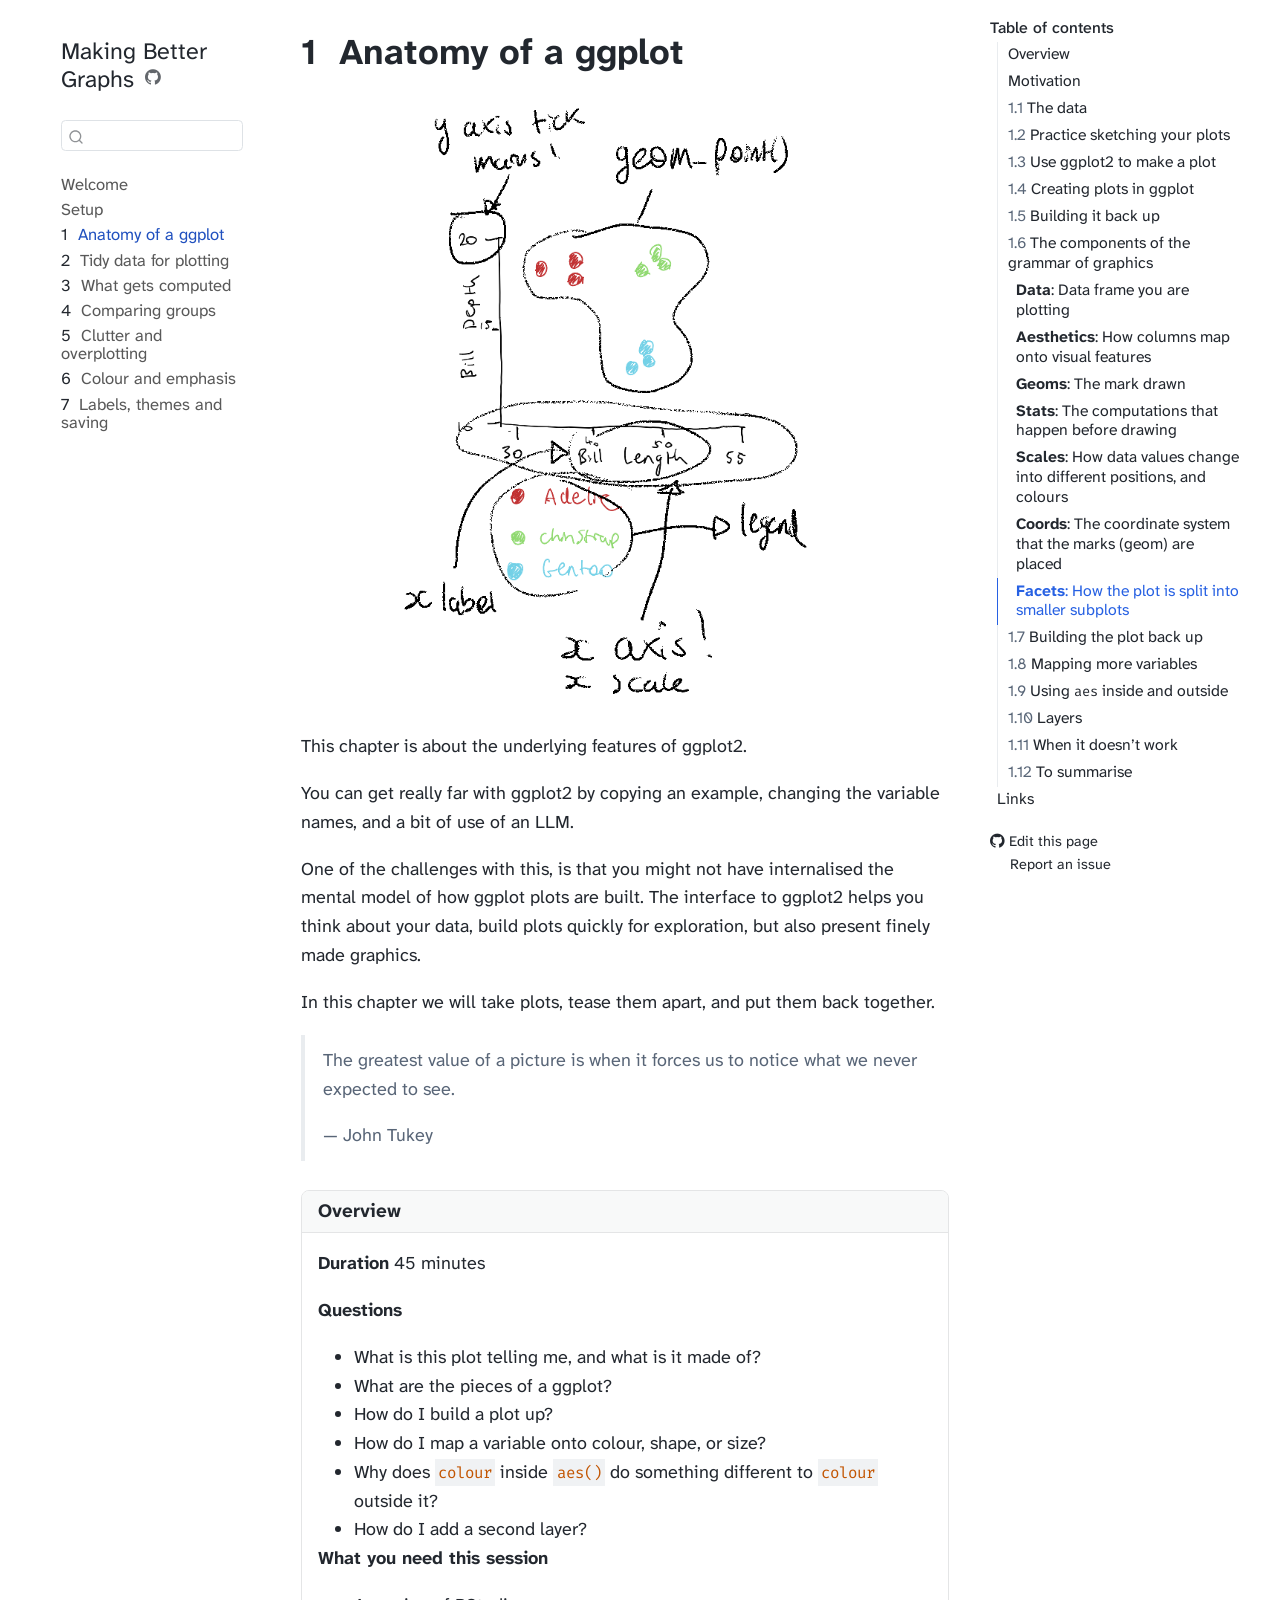
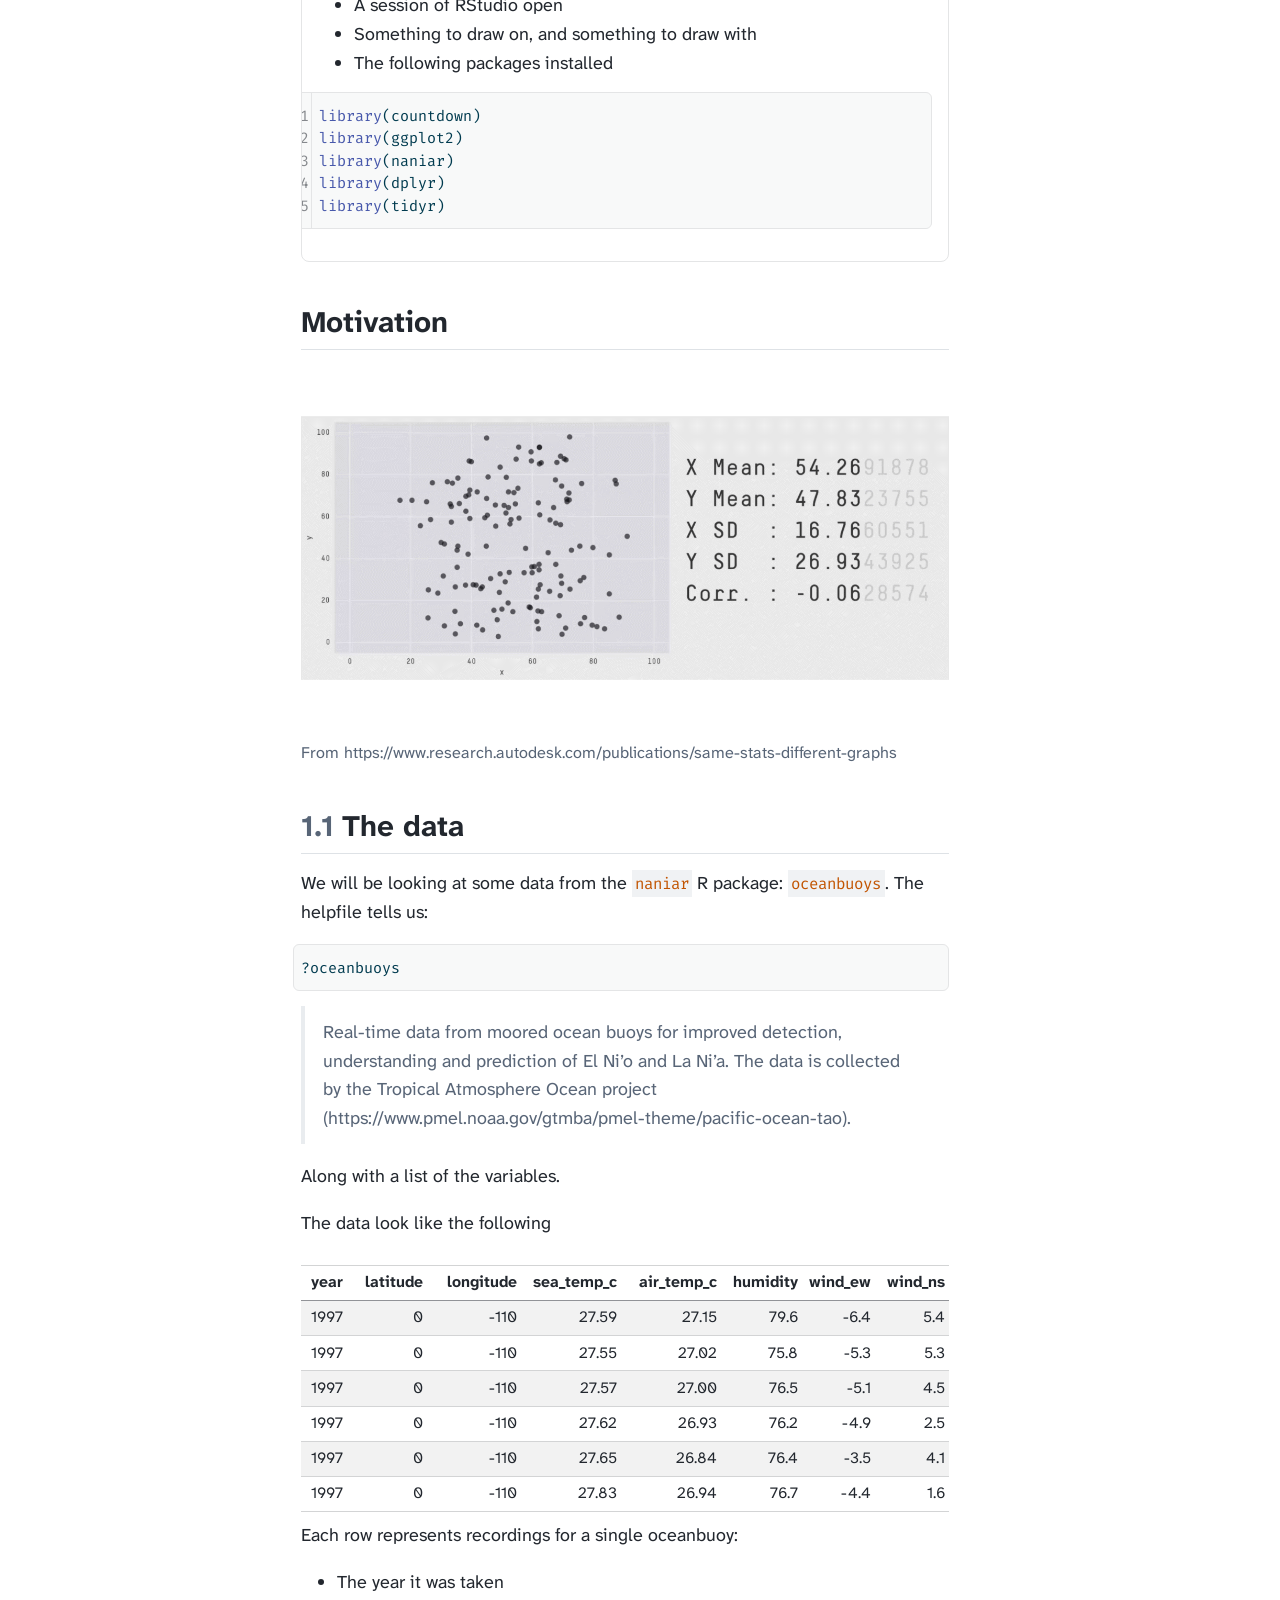
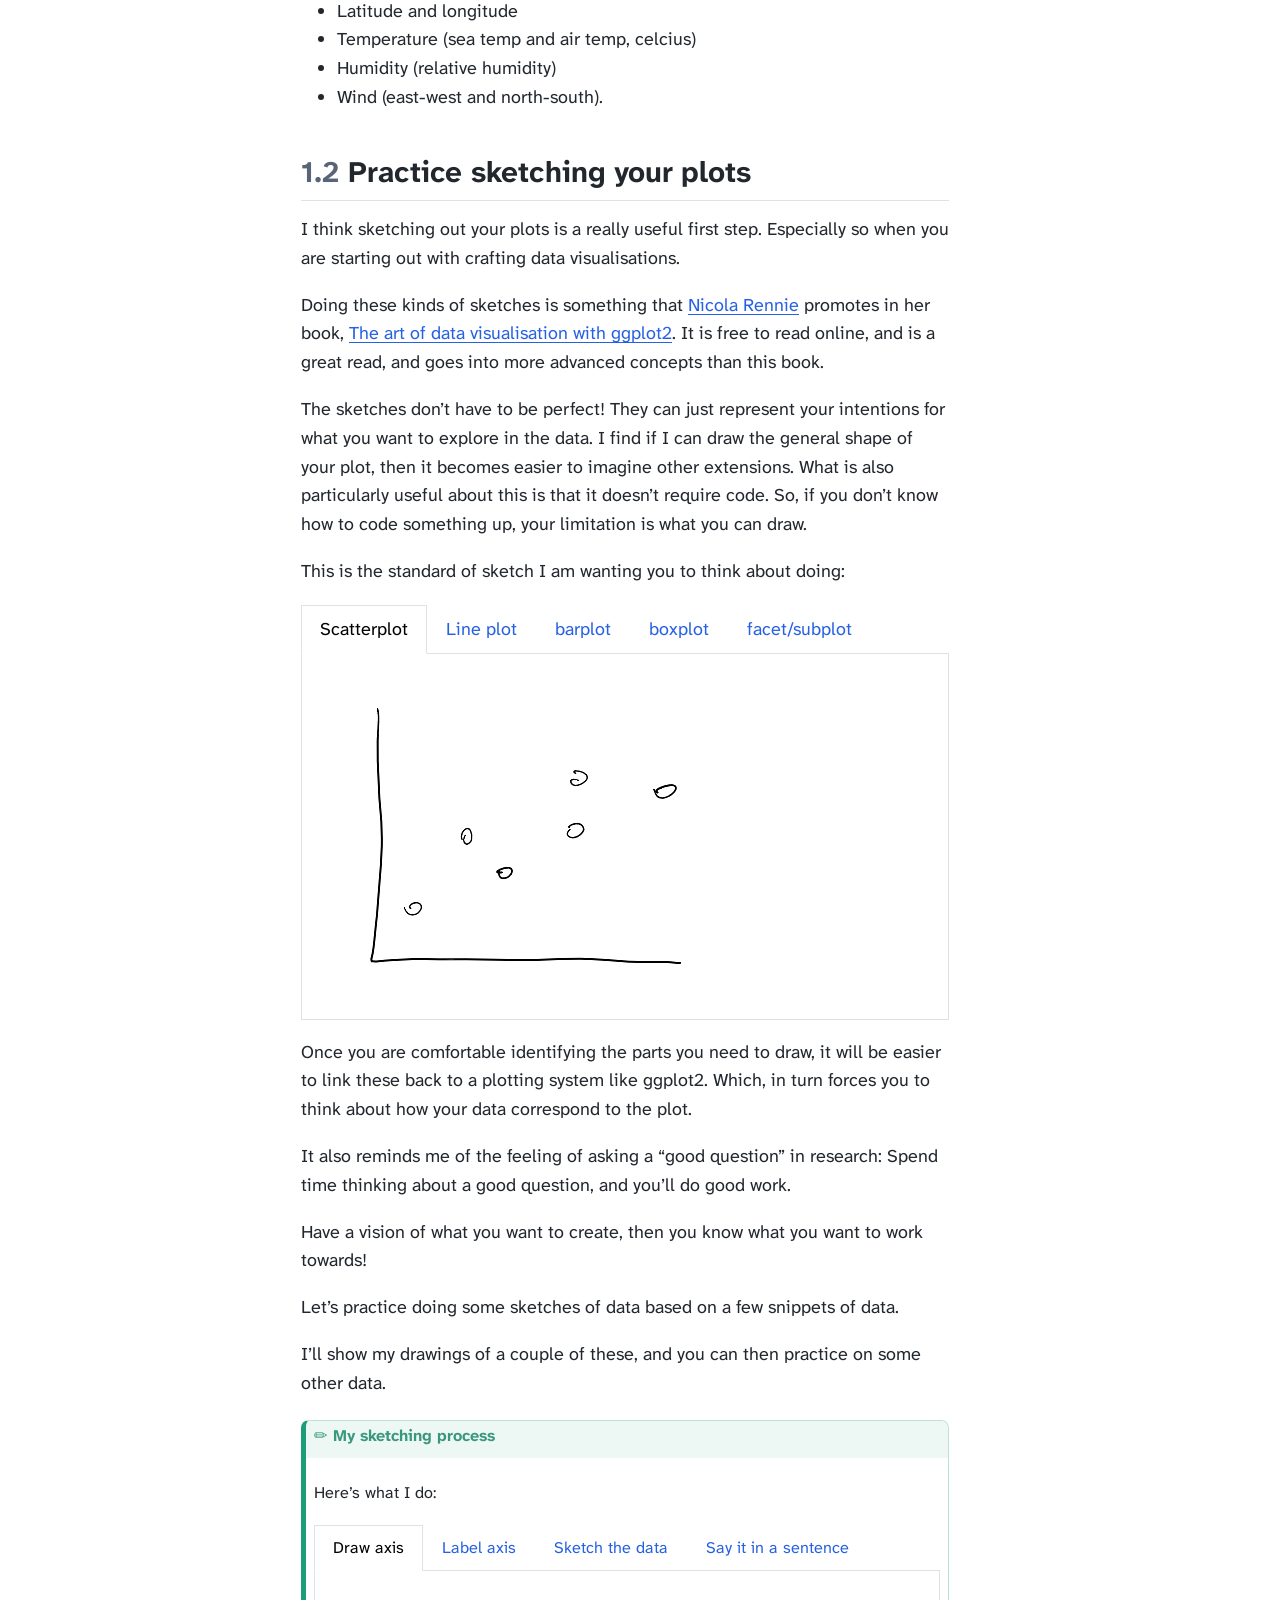
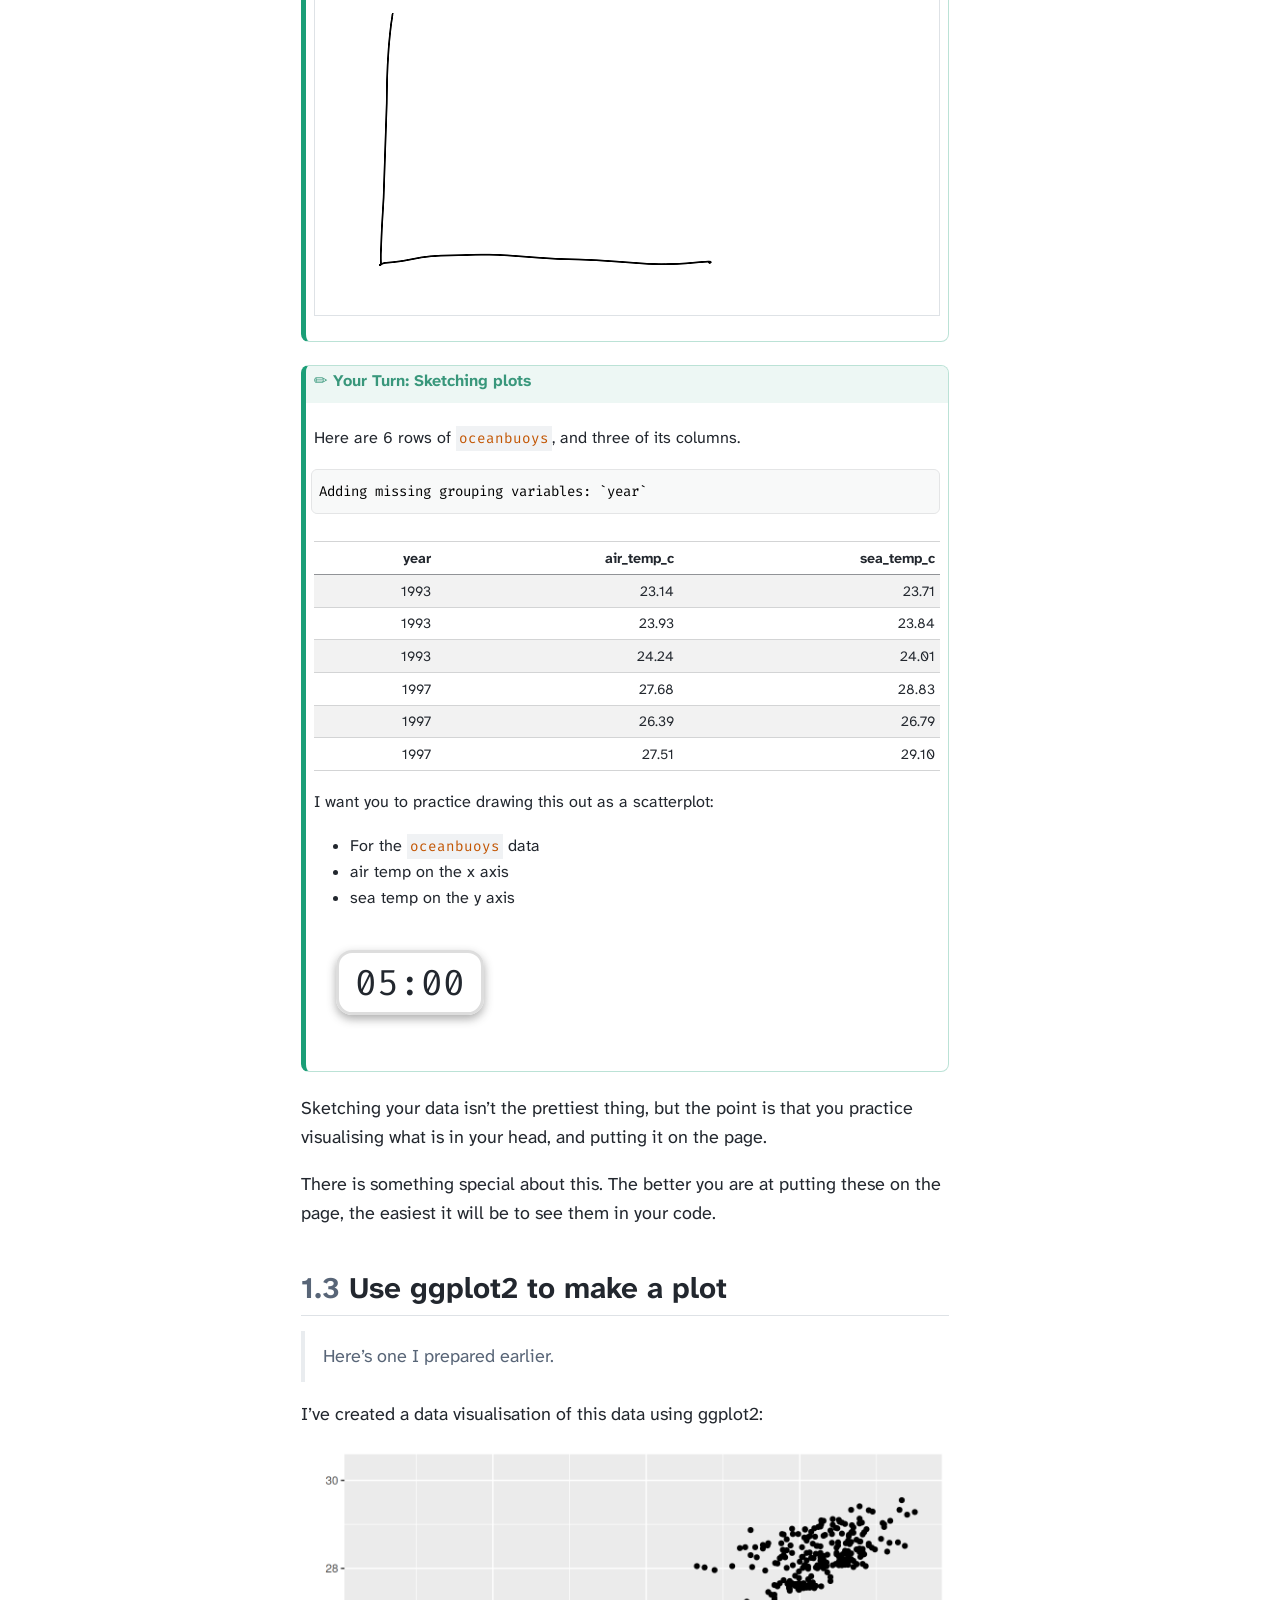
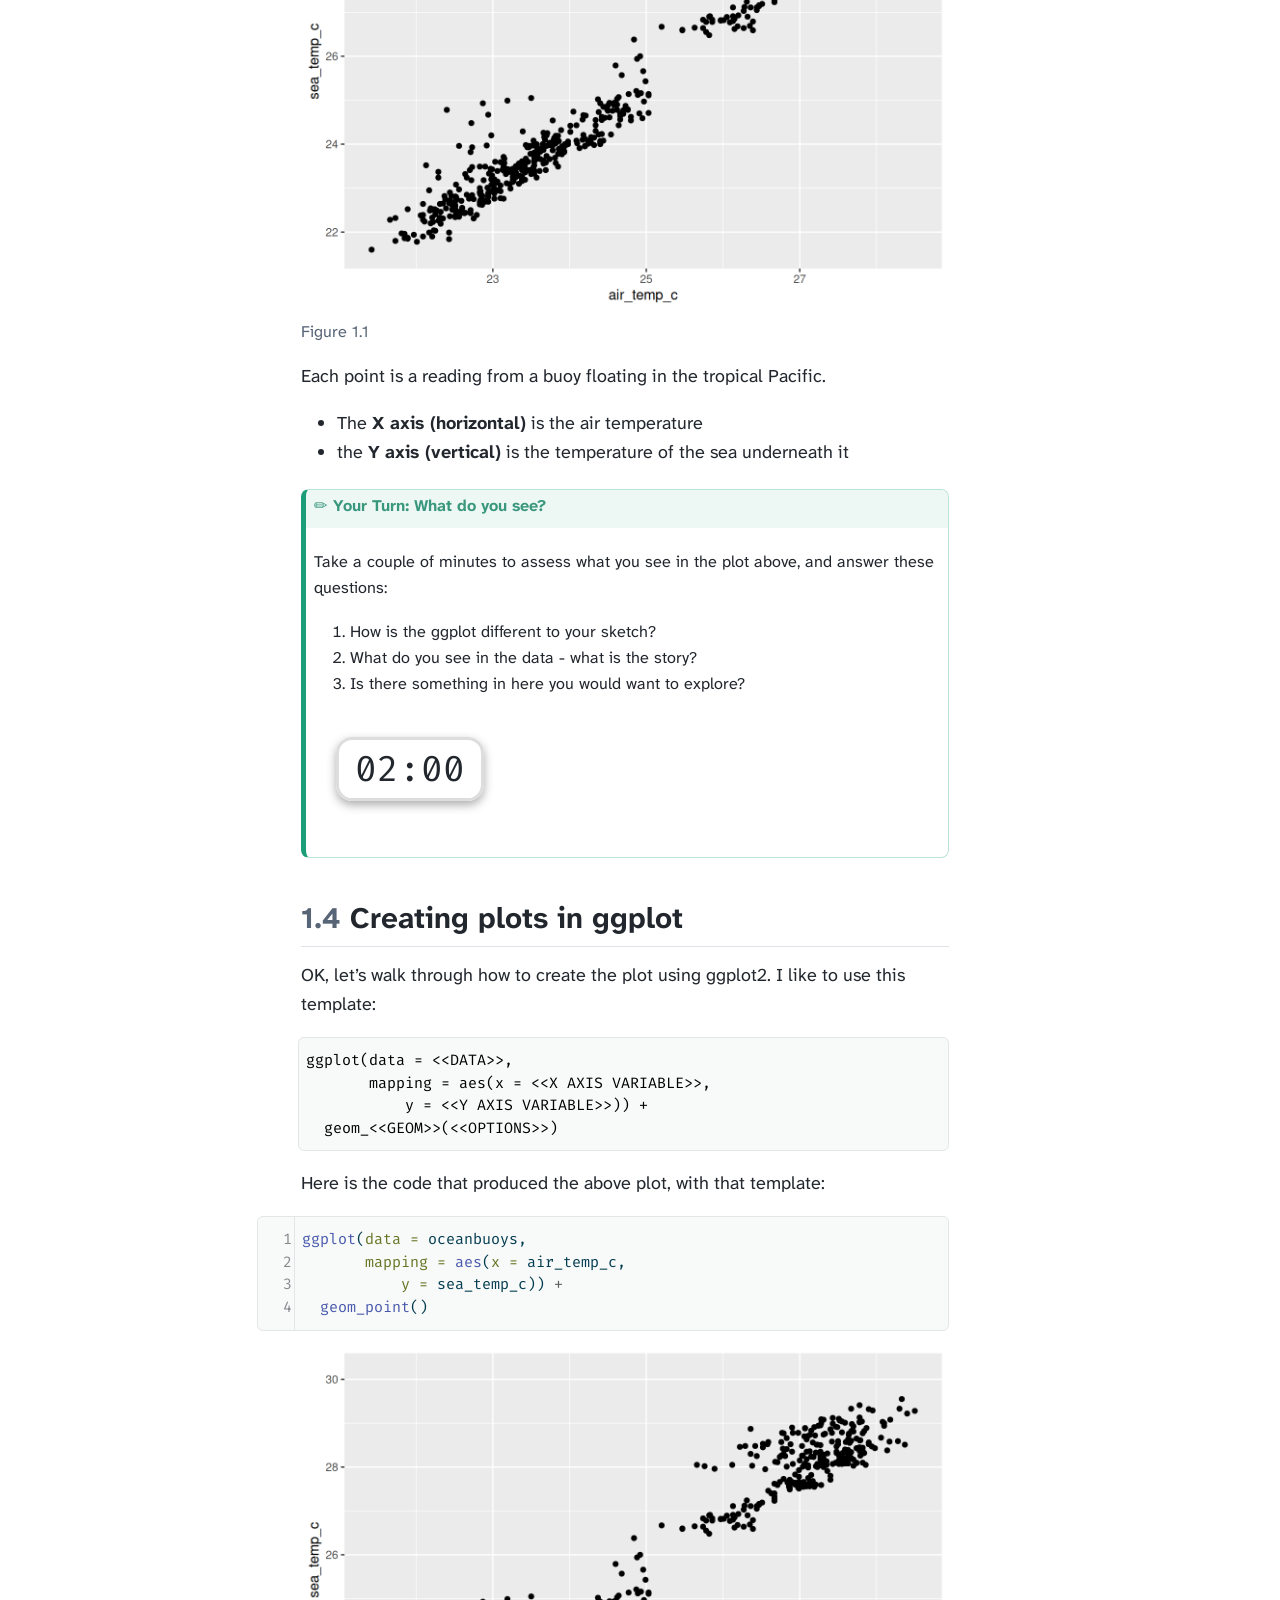
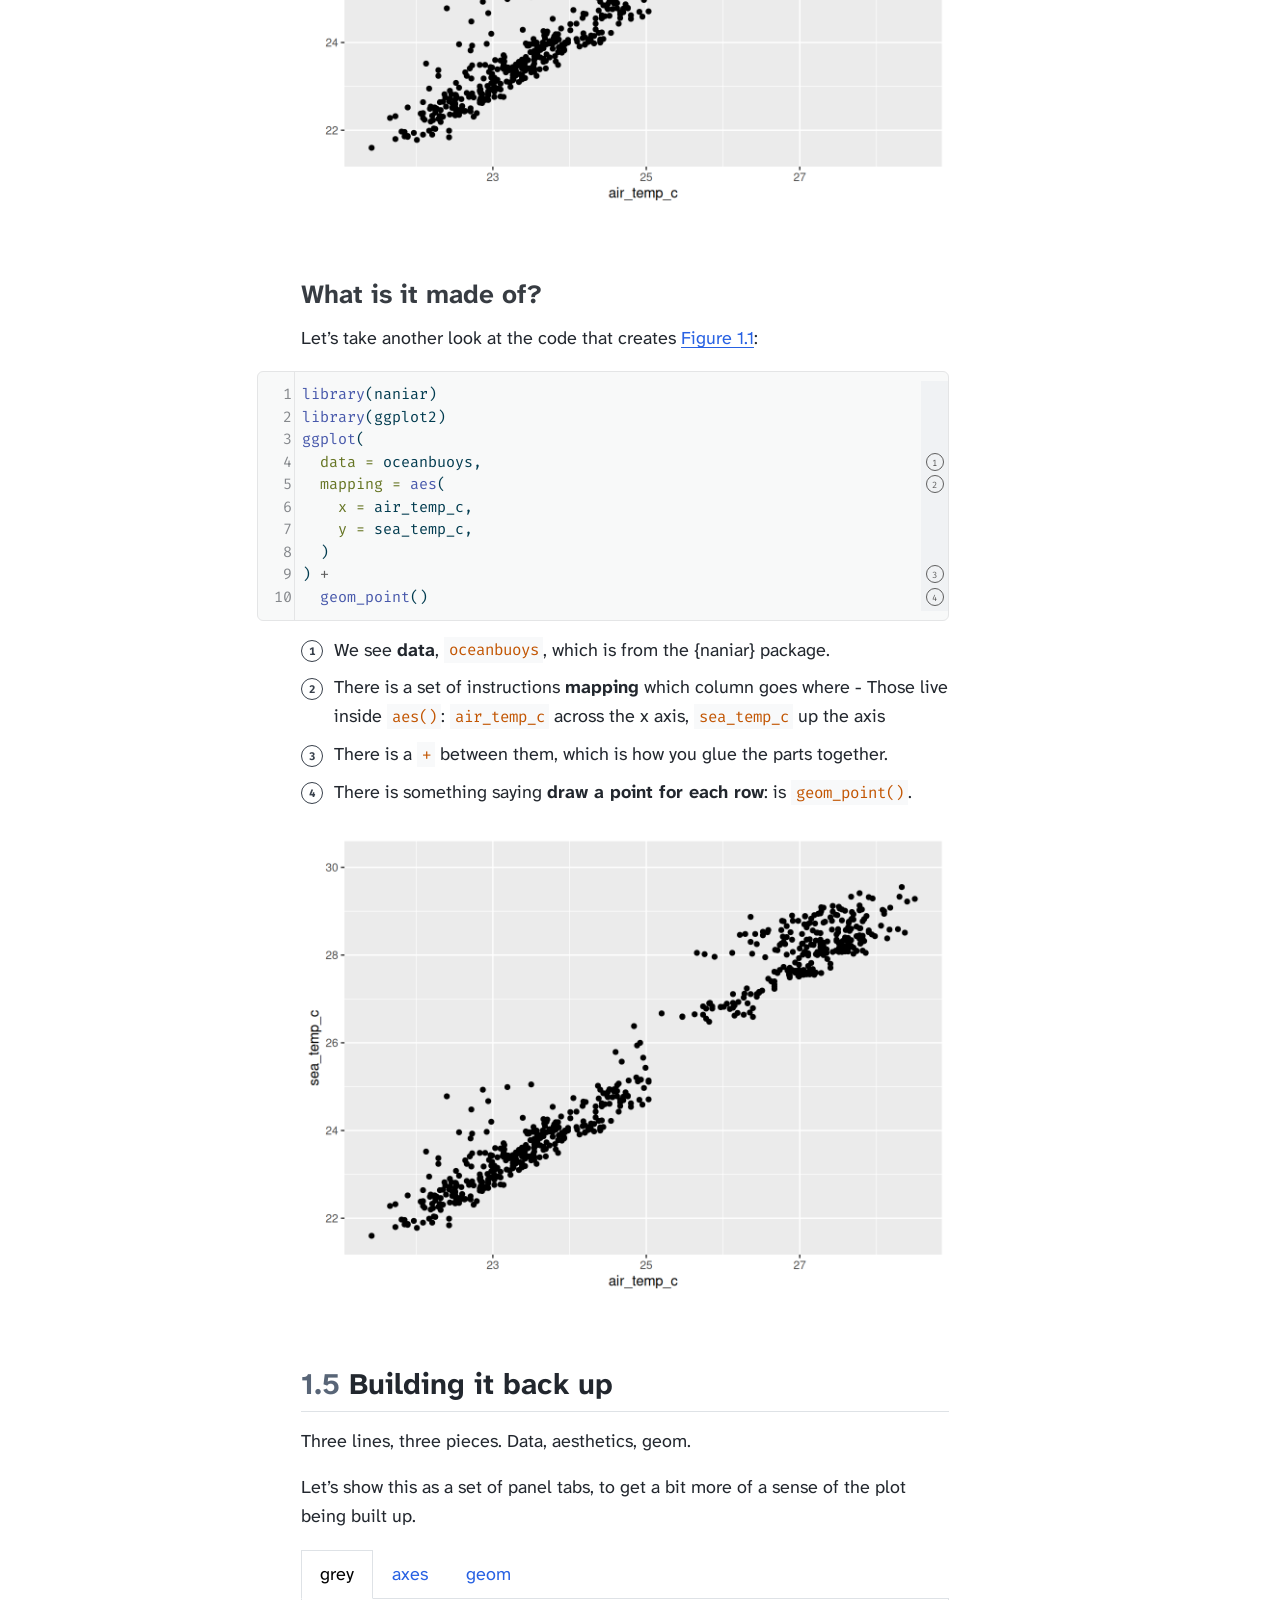
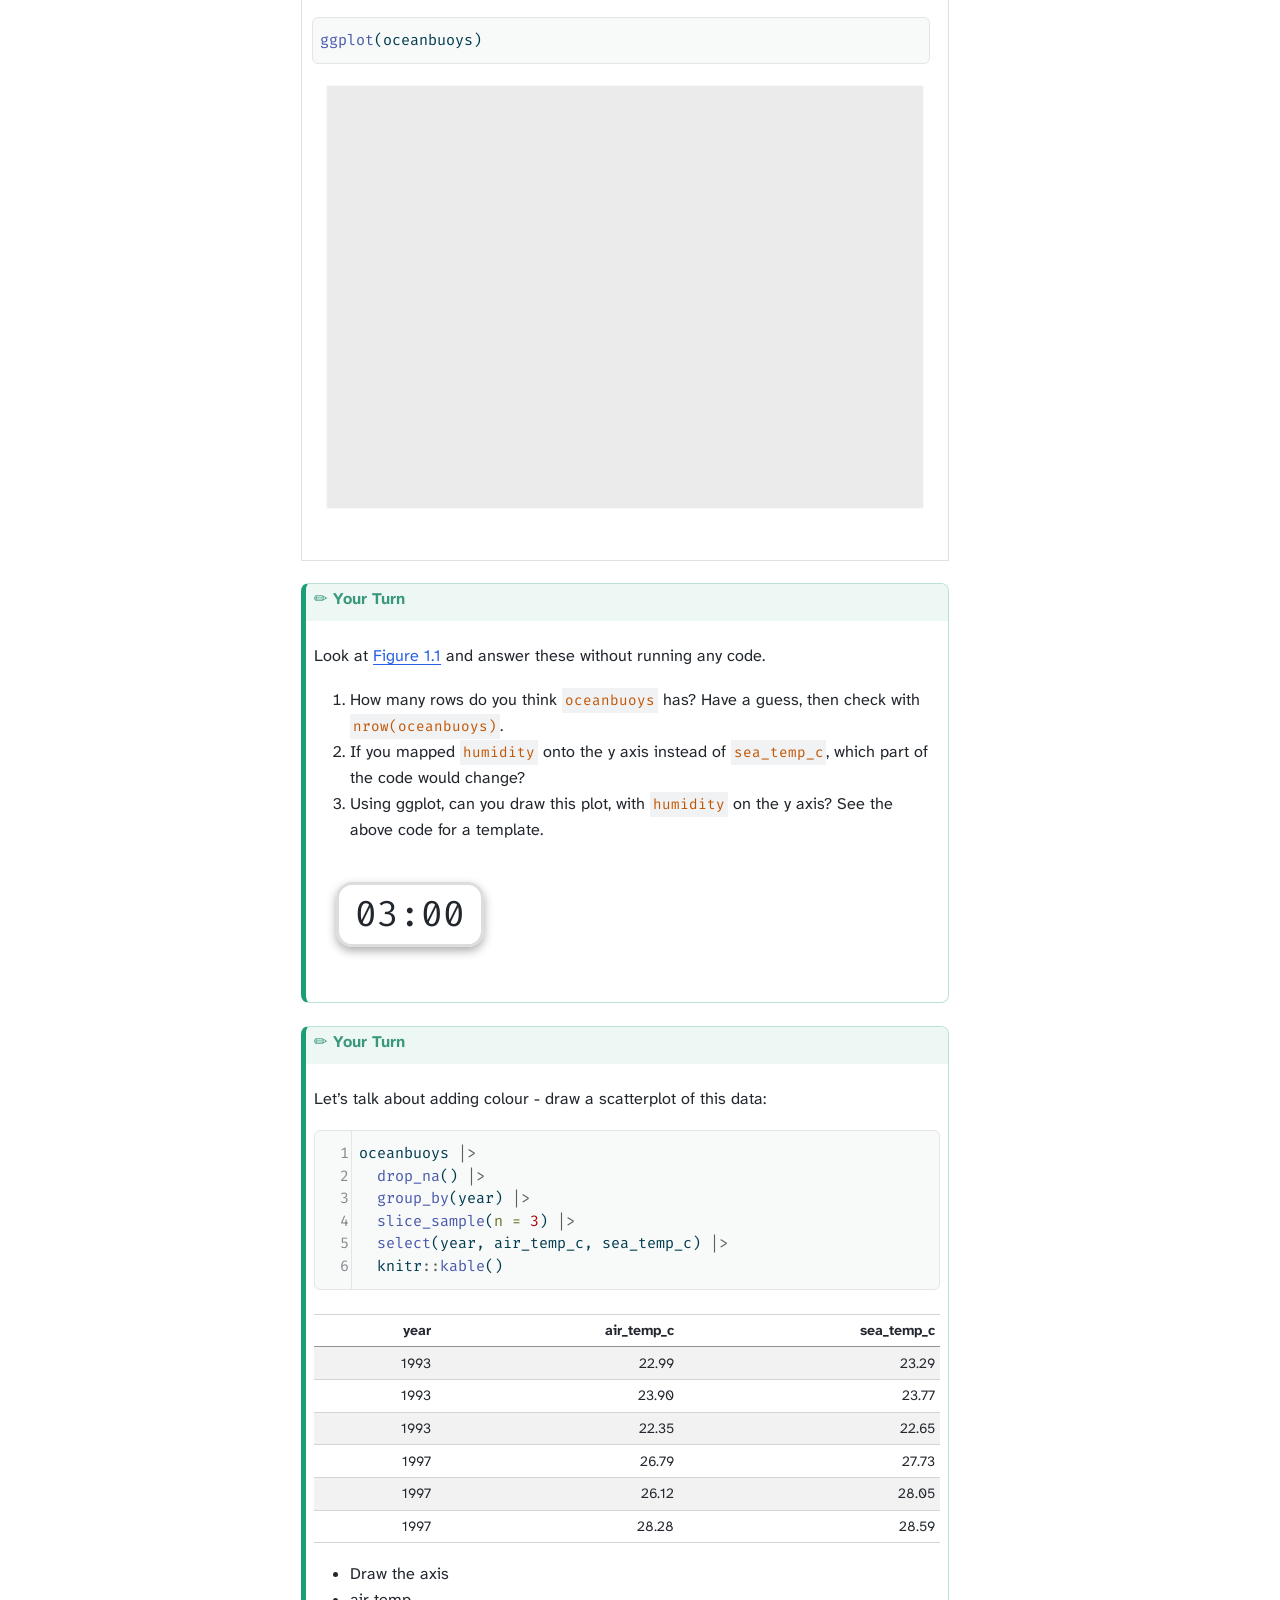
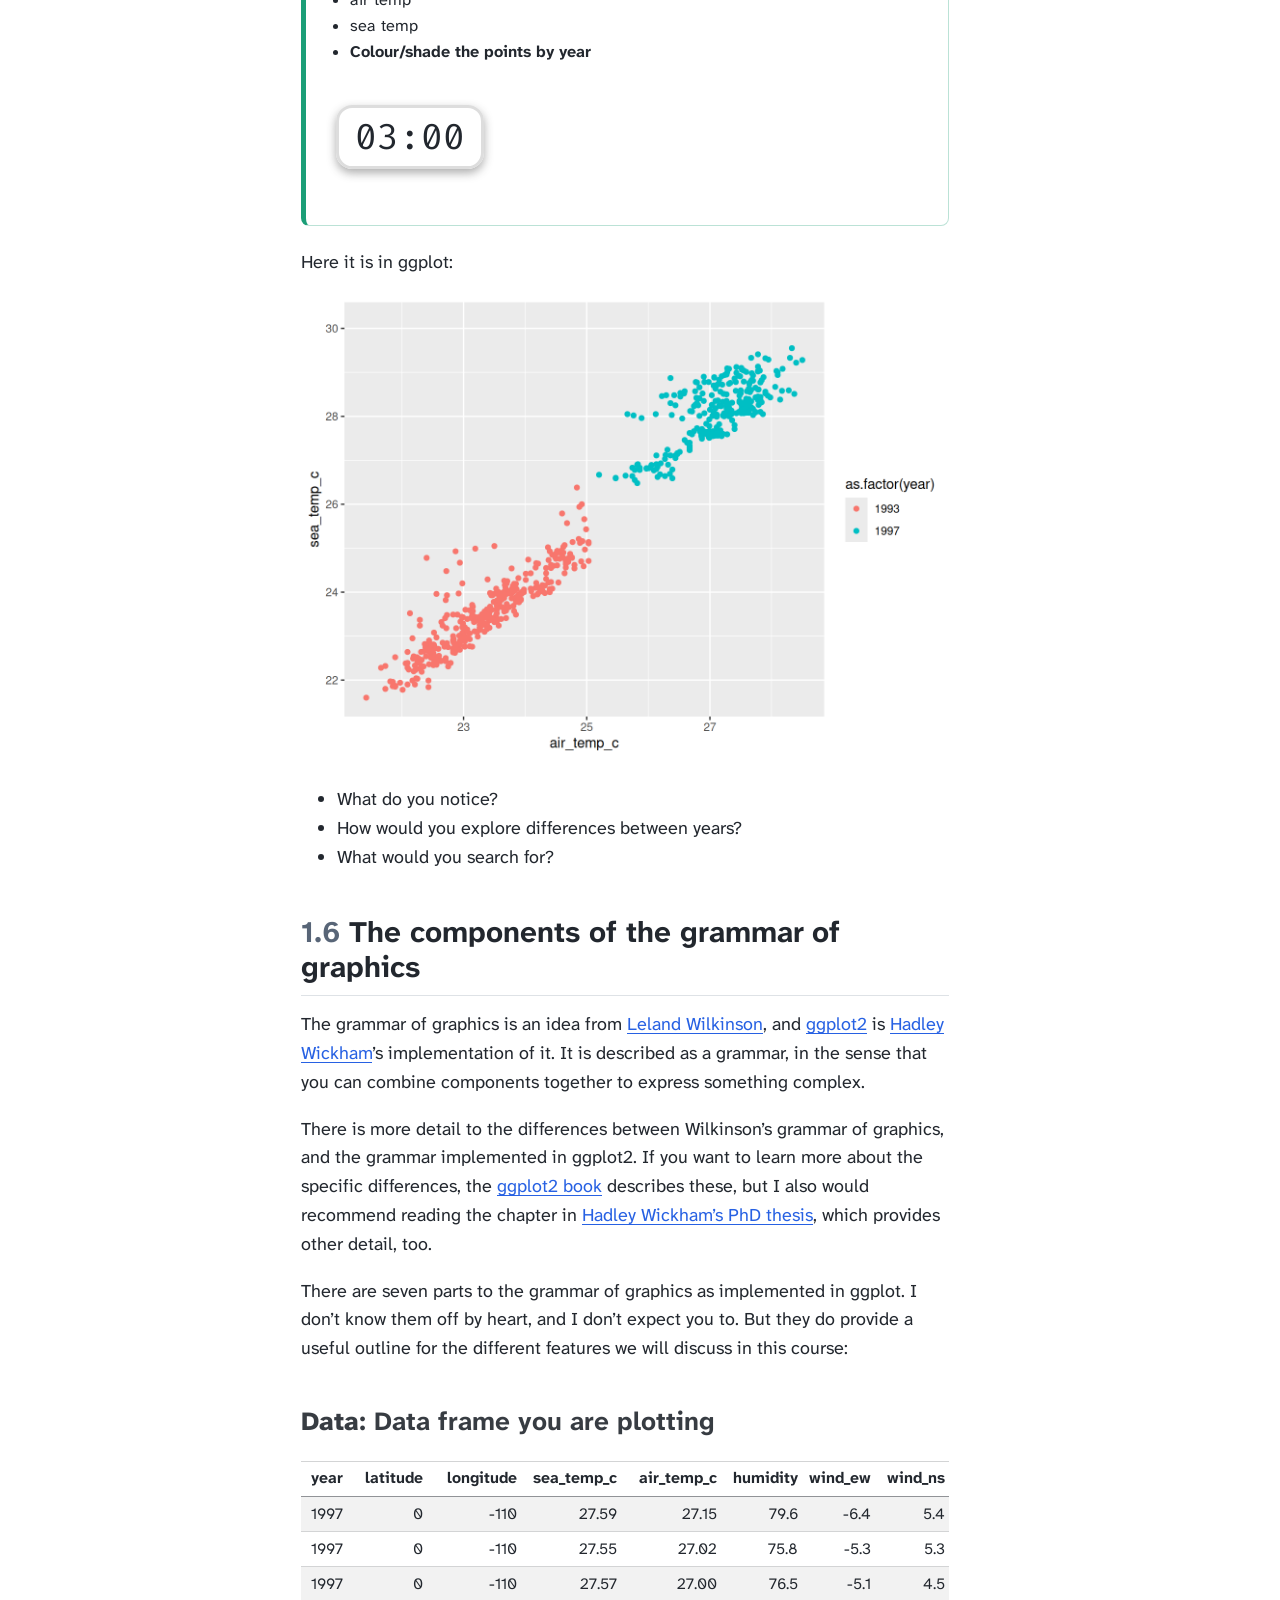
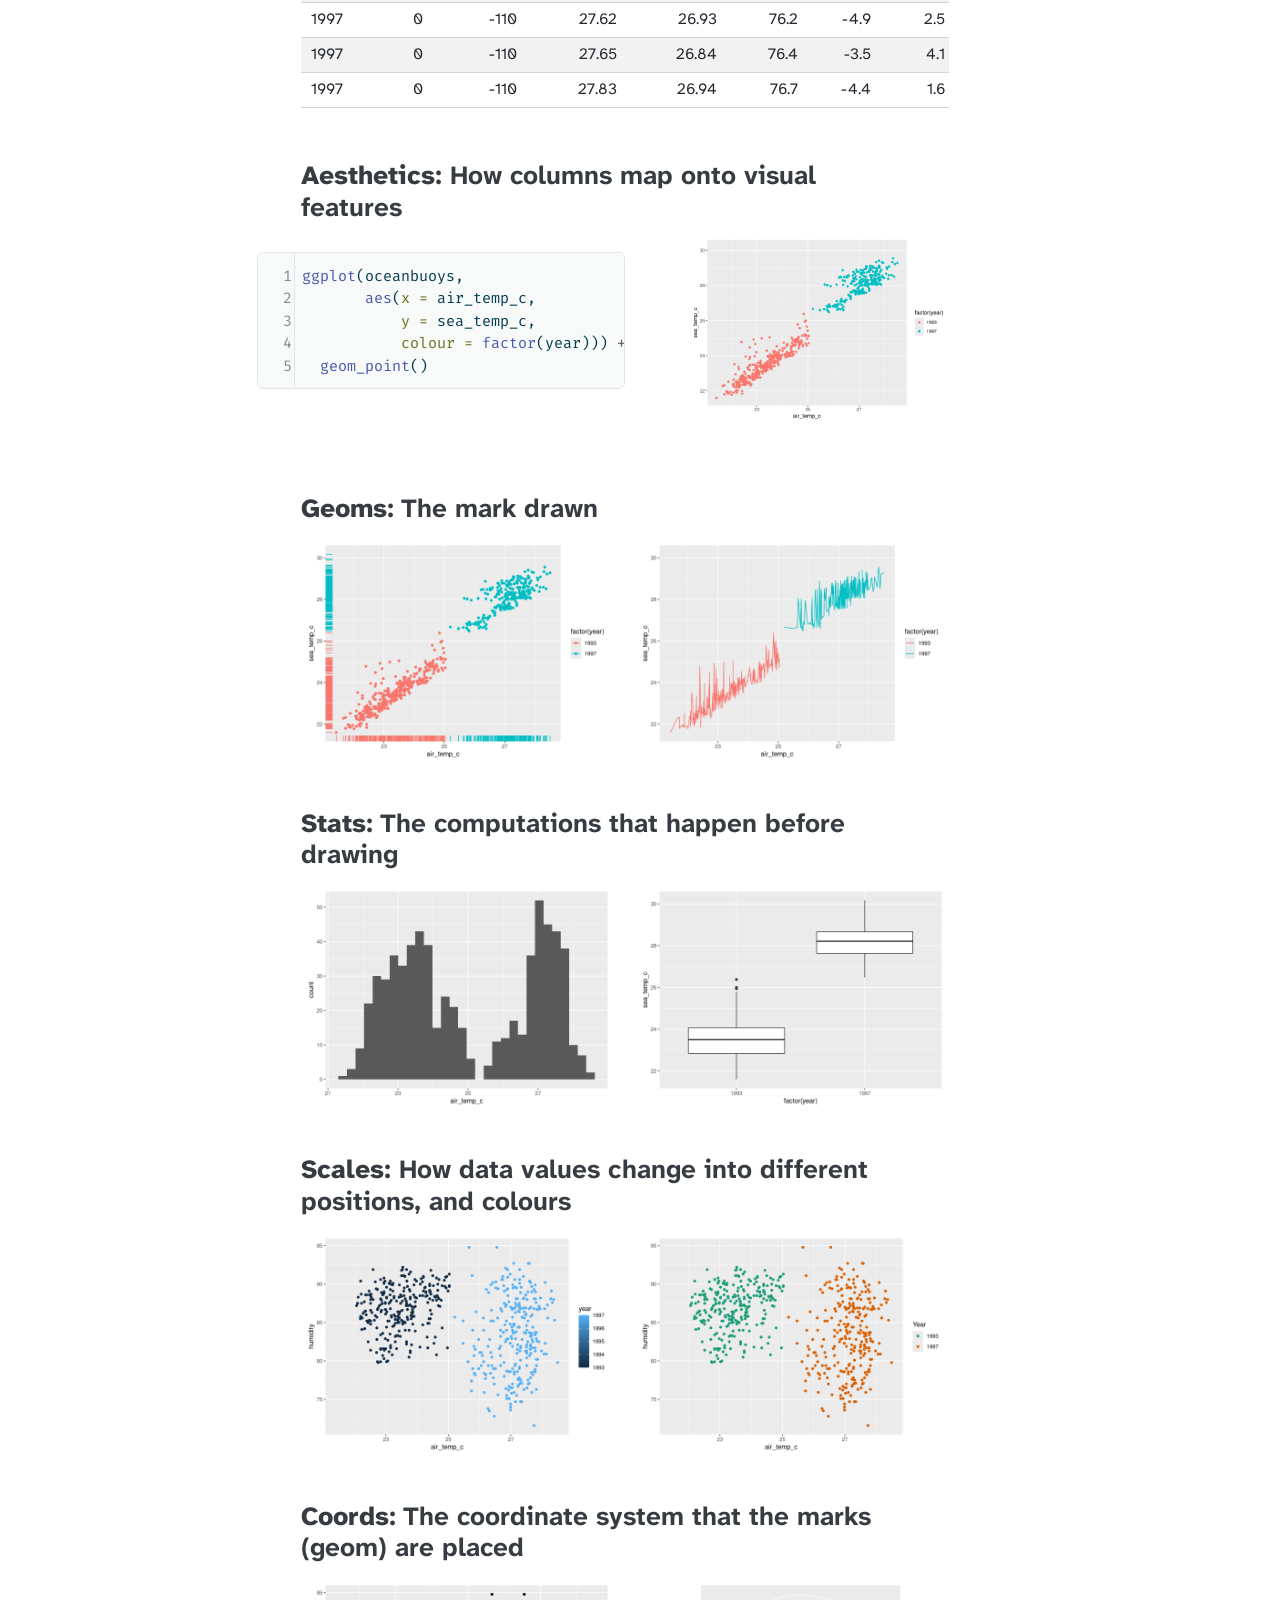
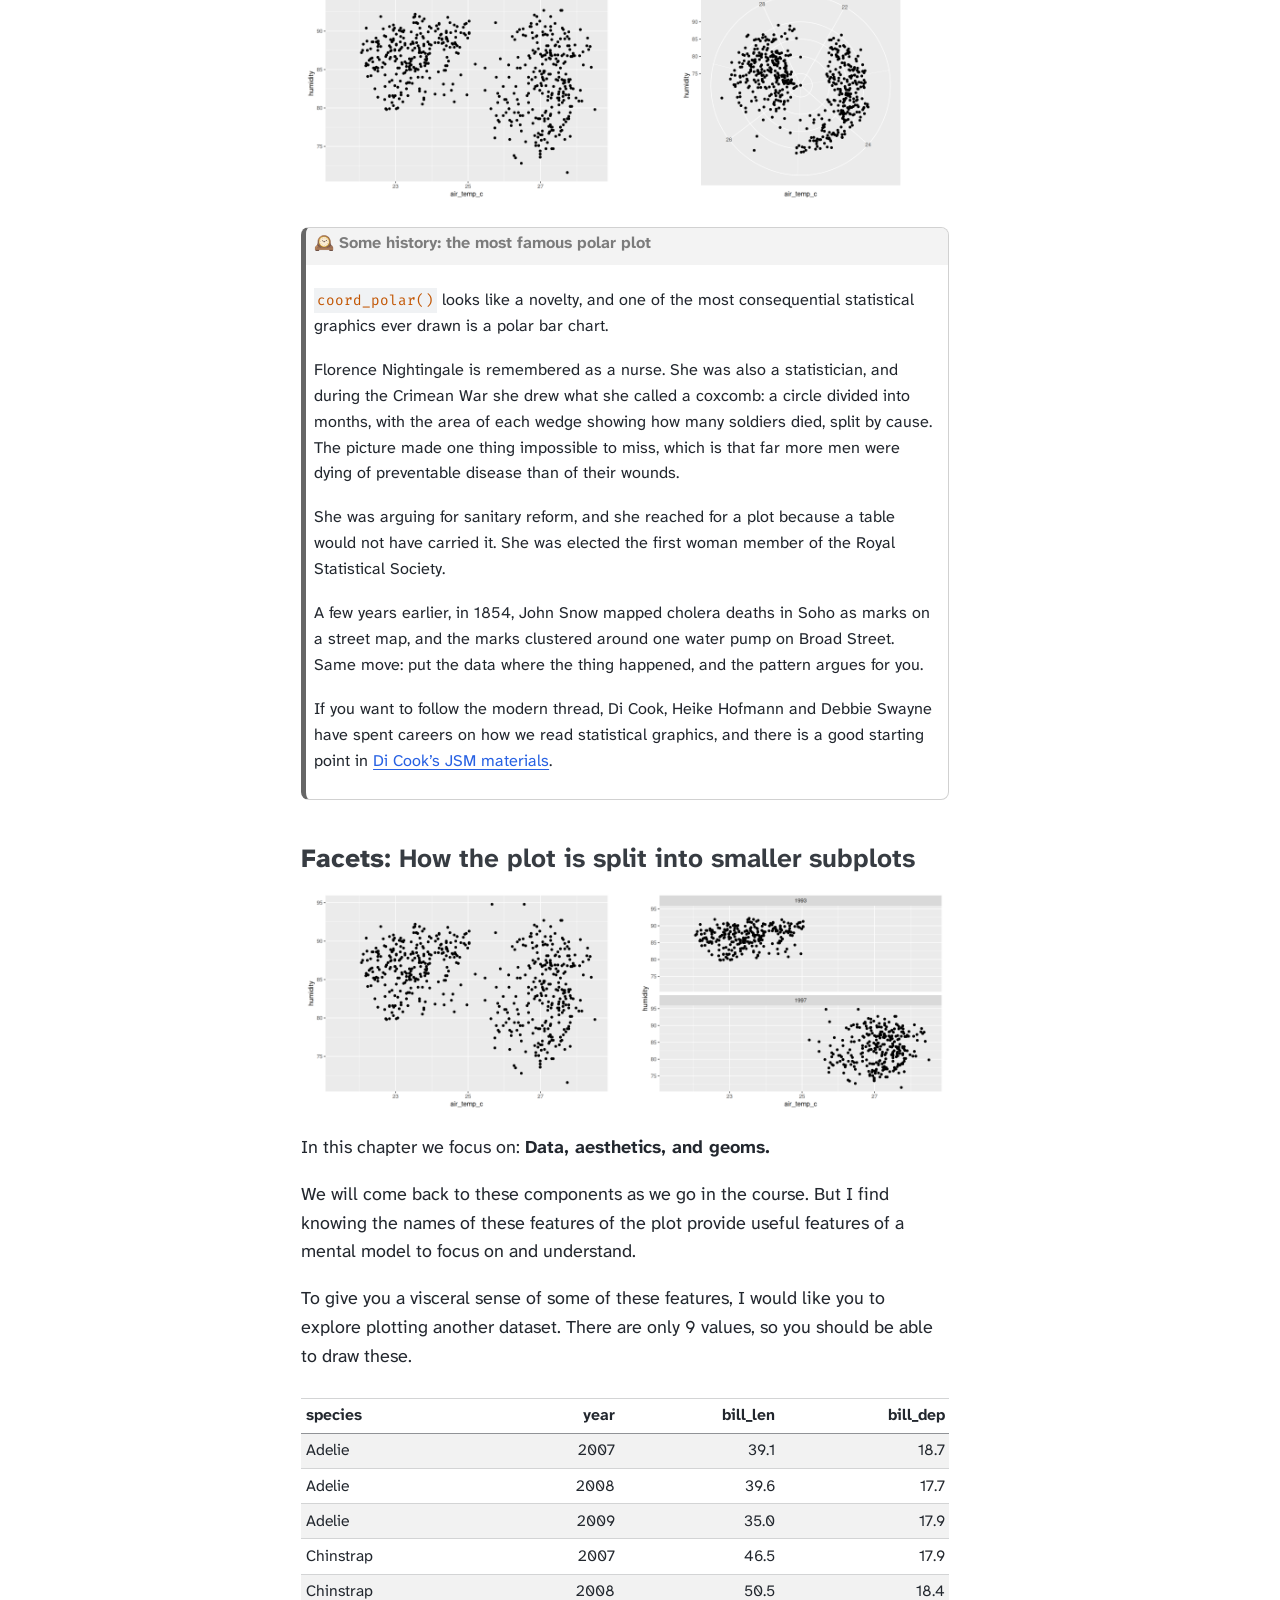
==== commit c7d9692d: "Built site for gh-pages" ====
--- a/anatomy-of-a-ggplot.html
+++ b/anatomy-of-a-ggplot.html
@@ -174,7 +174,7 @@
         <li class="sidebar-item">
   <div class="sidebar-item-container"> 
   <a href="./shape-of-your-data.html" class="sidebar-item-text sidebar-link">
- <span class="menu-text"><span class="chapter-number">2</span>&nbsp; <span class="chapter-title">The shape of your data</span></span></a>
+ <span class="menu-text"><span class="chapter-number">2</span>&nbsp; <span class="chapter-title">Tidy data for plotting</span></span></a>
   </div>
 </li>
         <li class="sidebar-item">
@@ -186,25 +186,25 @@
         <li class="sidebar-item">
   <div class="sidebar-item-container"> 
   <a href="./what-am-i-comparing.html" class="sidebar-item-text sidebar-link">
- <span class="menu-text"><span class="chapter-number">4</span>&nbsp; <span class="chapter-title">What am I comparing?</span></span></a>
+ <span class="menu-text"><span class="chapter-number">4</span>&nbsp; <span class="chapter-title">Comparing groups</span></span></a>
   </div>
 </li>
         <li class="sidebar-item">
   <div class="sidebar-item-container"> 
   <a href="./whats-in-the-way.html" class="sidebar-item-text sidebar-link">
- <span class="menu-text"><span class="chapter-number">5</span>&nbsp; <span class="chapter-title">What’s in the way?</span></span></a>
+ <span class="menu-text"><span class="chapter-number">5</span>&nbsp; <span class="chapter-title">Clutter and overplotting</span></span></a>
   </div>
 </li>
         <li class="sidebar-item">
   <div class="sidebar-item-container"> 
   <a href="./where-should-the-eye-go.html" class="sidebar-item-text sidebar-link">
- <span class="menu-text"><span class="chapter-number">6</span>&nbsp; <span class="chapter-title">Where should the eye go?</span></span></a>
+ <span class="menu-text"><span class="chapter-number">6</span>&nbsp; <span class="chapter-title">Colour and emphasis</span></span></a>
   </div>
 </li>
         <li class="sidebar-item">
   <div class="sidebar-item-container"> 
   <a href="./making-it-land.html" class="sidebar-item-text sidebar-link">
- <span class="menu-text"><span class="chapter-number">7</span>&nbsp; <span class="chapter-title">Making it land</span></span></a>
+ <span class="menu-text"><span class="chapter-number">7</span>&nbsp; <span class="chapter-title">Labels, themes and saving</span></span></a>
   </div>
 </li>
     </ul>
@@ -553,7 +553,7 @@
 </ul>
 <div class="cell">
 <div class="cell-output-display">
-<countdown-timer class="countdown" id="timer_54a6b2f3" minutes="5" seconds="0" update-every="1" tabindex="0" style="right:0;bottom:0;"></countdown-timer>
+<countdown-timer class="countdown" id="timer_771004bd" minutes="5" seconds="0" update-every="1" tabindex="0" style="right:0;bottom:0;"></countdown-timer>
 </div>
 </div>
 </div>
@@ -569,7 +569,7 @@
 <p>I’ve created a data visualisation of this data using ggplot2:</p>
 <div class="cell">
 <div class="cell-output-display">
-<div id="fig-elnino" class="quarto-float quarto-figure quarto-figure-center anchored" alt="Scatterplot of sea temperature against air temperature. The points form two separate clusters." width="672">
+<div id="fig-elnino" class="quarto-float quarto-figure quarto-figure-center anchored" width="672" alt="Scatterplot of sea temperature against air temperature. The points form two separate clusters.">
 <figure class="quarto-float quarto-float-fig figure">
 <div aria-describedby="fig-elnino-caption-0ceaefa1-69ba-4598-a22c-09a6ac19f8ca">
 <img src="anatomy-of-a-ggplot_files/figure-html/fig-elnino-1.png" id="fig-elnino" class="img-fluid figure-img" alt="Scatterplot of sea temperature against air temperature. The points form two separate clusters." width="672">
@@ -604,7 +604,7 @@
 </ol>
 <div class="cell">
 <div class="cell-output-display">
-<countdown-timer class="countdown" id="timer_83a37fe5" minutes="2" seconds="0" update-every="1" tabindex="0" style="right:0;bottom:0;"></countdown-timer>
+<countdown-timer class="countdown" id="timer_89b352ae" minutes="2" seconds="0" update-every="1" tabindex="0" style="right:0;bottom:0;"></countdown-timer>
 </div>
 </div>
 </div>
@@ -755,7 +755,7 @@
 </ol>
 <div class="cell">
 <div class="cell-output-display">
-<countdown-timer class="countdown" id="timer_f9deea34" minutes="3" seconds="0" update-every="1" tabindex="0" style="right:0;bottom:0;"></countdown-timer>
+<countdown-timer class="countdown" id="timer_af4ac921" minutes="3" seconds="0" update-every="1" tabindex="0" style="right:0;bottom:0;"></countdown-timer>
 </div>
 </div>
 </div>
@@ -830,7 +830,7 @@
 </ul>
 <div class="cell">
 <div class="cell-output-display">
-<countdown-timer class="countdown" id="timer_4af45d2d" minutes="3" seconds="0" update-every="1" tabindex="0" style="right:0;bottom:0;"></countdown-timer>
+<countdown-timer class="countdown" id="timer_9a967ba7" minutes="3" seconds="0" update-every="1" tabindex="0" style="right:0;bottom:0;"></countdown-timer>
 </div>
 </div>
 </div>
@@ -1180,7 +1180,7 @@
 <p>Let’s take 5 minutes to do this - I’ll draw this too.</p>
 <div class="cell">
 <div class="cell-output-display">
-<countdown-timer class="countdown" id="timer_b80af5c1" minutes="5" seconds="0" update-every="1" tabindex="0" style="right:0;bottom:0;"></countdown-timer>
+<countdown-timer class="countdown" id="timer_d6b7634f" minutes="5" seconds="0" update-every="1" tabindex="0" style="right:0;bottom:0;"></countdown-timer>
 </div>
 </div>
 </div>
@@ -1235,7 +1235,7 @@
 </ul>
 <div class="cell">
 <div class="cell-output-display">
-<countdown-timer class="countdown" id="timer_65737b9f" minutes="3" seconds="0" update-every="1" tabindex="0" style="right:0;bottom:0;"></countdown-timer>
+<countdown-timer class="countdown" id="timer_754c5bb1" minutes="3" seconds="0" update-every="1" tabindex="0" style="right:0;bottom:0;"></countdown-timer>
 </div>
 </div>
 <p>There are many decisions you need to make when making a plot. I think ggplot really does a great job of breaking down those components in a way that make you think about the data, at the right level of detail.</p>
@@ -1543,7 +1543,7 @@
 </div>
 <div class="cell">
 <div class="cell-output-display">
-<countdown-timer class="countdown" id="timer_cf247d31" minutes="5" seconds="0" update-every="1" tabindex="0" style="right:0;bottom:0;"></countdown-timer>
+<countdown-timer class="countdown" id="timer_3fbb9916" minutes="5" seconds="0" update-every="1" tabindex="0" style="right:0;bottom:0;"></countdown-timer>
 </div>
 </div>
 </div>
@@ -1648,7 +1648,7 @@
 </ol>
 <div class="cell">
 <div class="cell-output-display">
-<countdown-timer class="countdown" id="timer_6e1debc9" minutes="5" seconds="0" update-every="1" tabindex="0" style="right:0;bottom:0;"></countdown-timer>
+<countdown-timer class="countdown" id="timer_3bdb52df" minutes="5" seconds="0" update-every="1" tabindex="0" style="right:0;bottom:0;"></countdown-timer>
 </div>
 </div>
 </div>
@@ -1727,7 +1727,7 @@
 </ol>
 <div class="cell">
 <div class="cell-output-display">
-<countdown-timer class="countdown" id="timer_ed450896" minutes="5" seconds="0" update-every="1" tabindex="0" style="right:0;bottom:0;"></countdown-timer>
+<countdown-timer class="countdown" id="timer_9a7d2e8b" minutes="5" seconds="0" update-every="1" tabindex="0" style="right:0;bottom:0;"></countdown-timer>
 </div>
 </div>
 </div>
@@ -1762,6 +1762,52 @@
 <p>There is also the <a href="https://exts.ggplot2.tidyverse.org/gallery/">ggplot2 extension gallery</a> for when base ggplot2 does not have the thing you want.</p>
 </div>
 </div>
+<div class="callout callout-style-default callout-tip callout-titled" title="Polish">
+<div class="callout-header d-flex align-content-center collapsed" data-bs-toggle="collapse" data-bs-target=".callout-16-contents" aria-controls="callout-16" aria-expanded="false" aria-label="Toggle callout">
+<div class="callout-icon-container">
+<i class="callout-icon"></i>
+</div>
+<div class="callout-title-container flex-fill">
+<span class="screen-reader-only">Tip</span>Polish
+</div>
+<div class="callout-btn-toggle d-inline-block border-0 py-1 ps-1 pe-0 float-end"><i class="callout-toggle"></i></div>
+</div>
+<div id="callout-16" class="callout-16-contents callout-collapse collapse">
+<div class="callout-body-container callout-body">
+<p>The el Niño scatter has been bare the whole chapter, which was the point: seven pieces and nothing else. Here it is with a few more of them turned on.</p>
+<div class="cell">
+<div class="code-copy-outer-scaffold"><div class="sourceCode cell-code" id="cb35"><pre class="sourceCode numberSource r number-lines code-with-copy"><code class="sourceCode r"><span id="cb35-1"><a href="#cb35-1" aria-label="1"></a><span class="fu">ggplot</span>(oceanbuoys,</span>
+<span id="cb35-2"><a href="#cb35-2" aria-label="2"></a>       <span class="fu">aes</span>(<span class="at">x =</span> air_temp_c,</span>
+<span id="cb35-3"><a href="#cb35-3" aria-label="3"></a>           <span class="at">y =</span> sea_temp_c,</span>
+<span id="cb35-4"><a href="#cb35-4" aria-label="4"></a>           <span class="at">colour =</span> <span class="fu">factor</span>(year))) <span class="sc">+</span></span>
+<span id="cb35-5"><a href="#cb35-5" aria-label="5"></a>  <span class="fu">geom_point</span>(<span class="at">alpha =</span> <span class="fl">0.5</span>) <span class="sc">+</span></span>
+<span id="cb35-6"><a href="#cb35-6" aria-label="6"></a>  <span class="fu">labs</span>(<span class="at">x =</span> <span class="st">"Air temperature (°C)"</span>,</span>
+<span id="cb35-7"><a href="#cb35-7" aria-label="7"></a>       <span class="at">y =</span> <span class="st">"Sea temperature (°C)"</span>,</span>
+<span id="cb35-8"><a href="#cb35-8" aria-label="8"></a>       <span class="at">colour =</span> <span class="cn">NULL</span>) <span class="sc">+</span></span>
+<span id="cb35-9"><a href="#cb35-9" aria-label="9"></a>  <span class="fu">theme_minimal</span>() <span class="sc">+</span></span>
+<span id="cb35-10"><a href="#cb35-10" aria-label="10"></a>  <span class="fu">theme</span>(<span class="at">legend.position =</span> <span class="st">"top"</span>)</span></code></pre></div><button title="Copy to Clipboard" class="code-copy-button"><i class="bi"></i></button></div>
+<div class="cell-output-display">
+<div id="fig-polish" class="quarto-float quarto-figure quarto-figure-center anchored" width="672" alt="The sea against air temperature scatter, coloured by year, which separates the two clusters.">
+<figure class="quarto-float quarto-float-fig figure">
+<div aria-describedby="fig-polish-caption-0ceaefa1-69ba-4598-a22c-09a6ac19f8ca">
+<img src="anatomy-of-a-ggplot_files/figure-html/fig-polish-1.png" id="fig-polish" class="img-fluid figure-img" alt="The sea against air temperature scatter, coloured by year, which separates the two clusters." width="672">
+</div>
+<figcaption class="quarto-float-caption-bottom quarto-float-caption quarto-float-fig quarto-uncaptioned" id="fig-polish-caption-0ceaefa1-69ba-4598-a22c-09a6ac19f8ca">
+Figure&nbsp;1.13
+</figcaption>
+</figure>
+</div>
+</div>
+</div>
+<ul>
+<li><code>colour = factor(year)</code> names the two clumps. They were 1993 and 1997 all along, and the plot never said so.</li>
+<li><code>alpha = 0.5</code> because the points overlap, and where they pile up is information.</li>
+<li>Units in the axis labels, so nobody has to ask.</li>
+<li><code>colour = NULL</code> drops a legend title that only repeated what the values say.</li>
+</ul>
+</div>
+</div>
+</div>
 </section>
 <section id="to-summarise" class="level2" data-number="1.12">
 <h2 data-number="1.12" class="anchored" data-anchor-id="to-summarise"><span class="header-section-number">1.12</span> To summarise</h2>
@@ -1773,7 +1819,7 @@
 </ol>
 <p>And one habit, which is the one I actually care about.</p>
 <p>When a plot surprises you, do not reach for a different example to copy. Ask which of the seven pieces is doing something you did not ask it to do. Nearly every ggplot2 problem I have ever had turned out to be one piece behaving exactly as documented, in a way I had not thought about.</p>
-<p>Next up is the shape of your data, which is where most of the remaining surprises come from.</p>
+<p>Next up is tidy data, which is where most of the remaining surprises come from.</p>
 
 
 </section>
@@ -2203,8 +2249,8 @@
       </a>          
   </div>
   <div class="nav-page nav-page-next">
-      <a href="./shape-of-your-data.html" class="pagination-link" aria-label="The shape of your data">
-        <span class="nav-page-text"><span class="chapter-number">2</span>&nbsp; <span class="chapter-title">The shape of your data</span></span> <i class="bi bi-arrow-right-short"></i>
+      <a href="./shape-of-your-data.html" class="pagination-link" aria-label="Tidy data for plotting">
+        <span class="nav-page-text"><span class="chapter-number">2</span>&nbsp; <span class="chapter-title">Tidy data for plotting</span></span> <i class="bi bi-arrow-right-short"></i>
       </a>
   </div>
 </nav>
